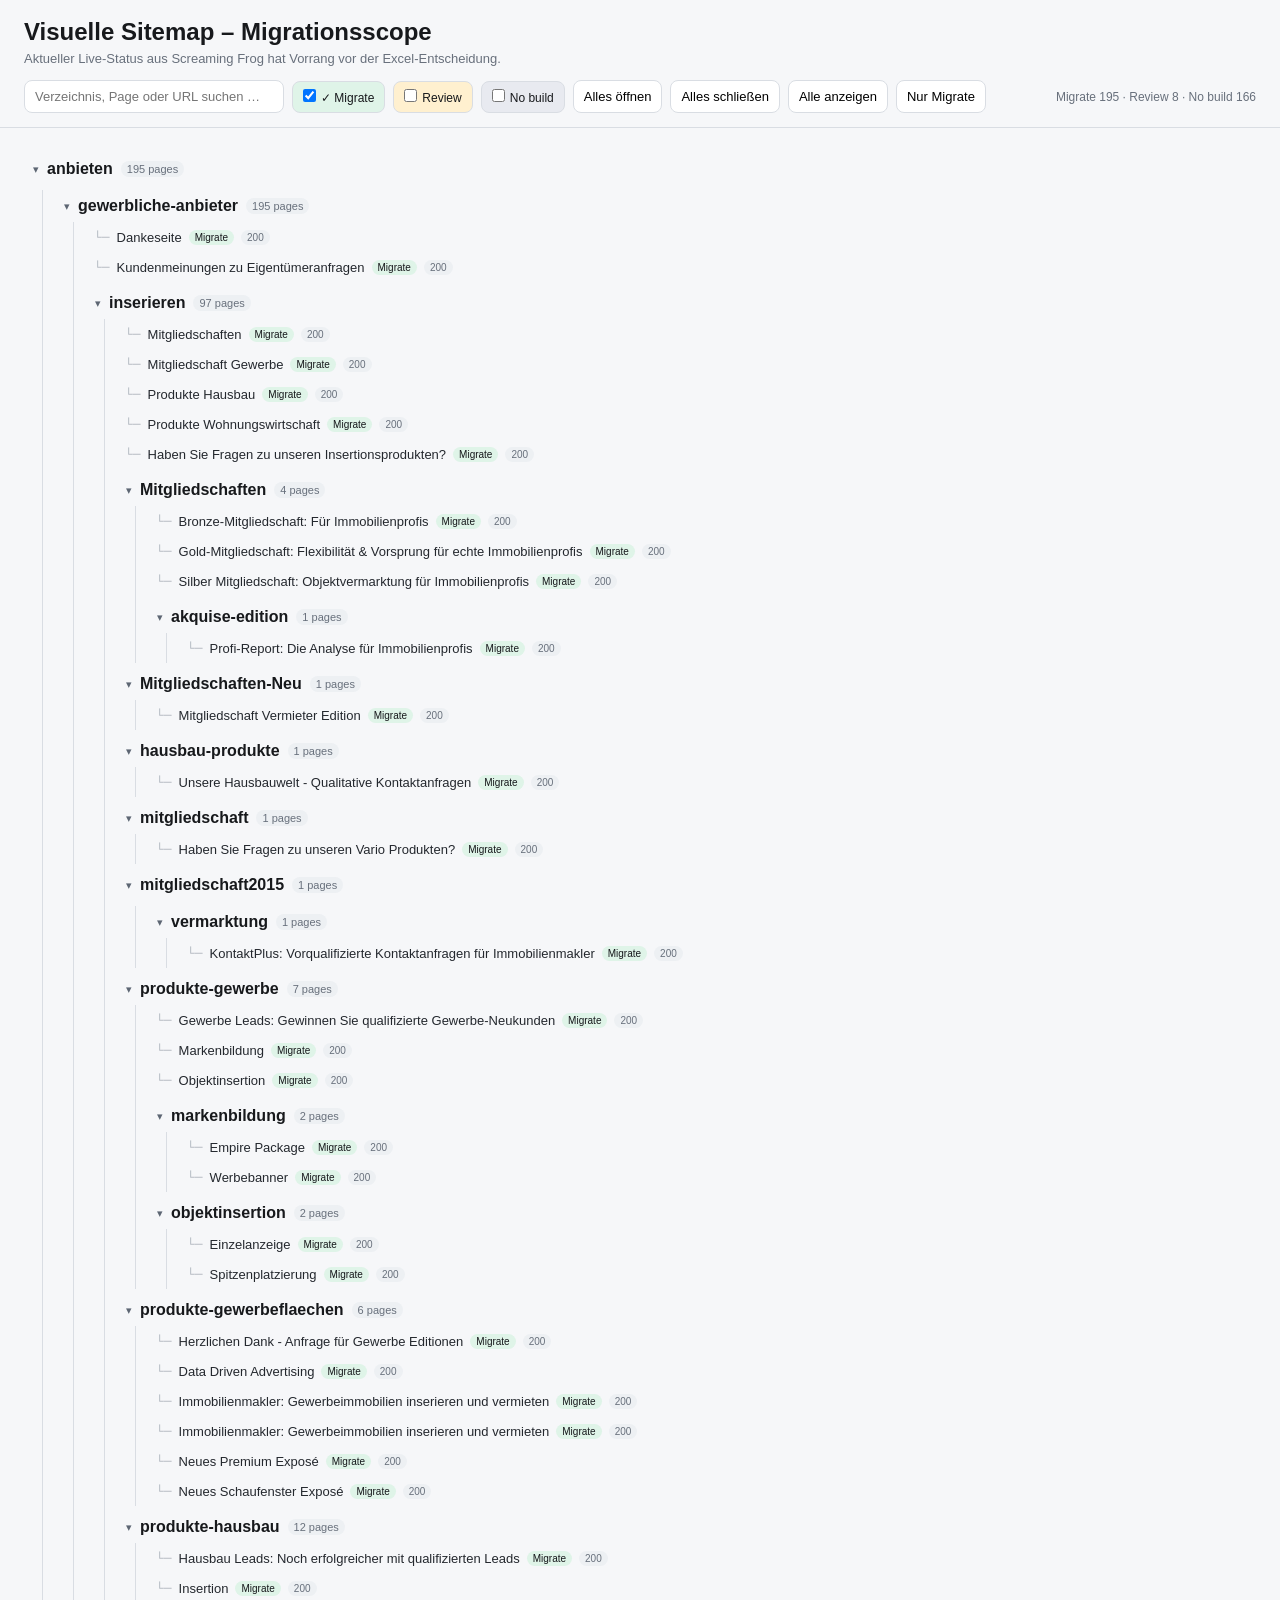
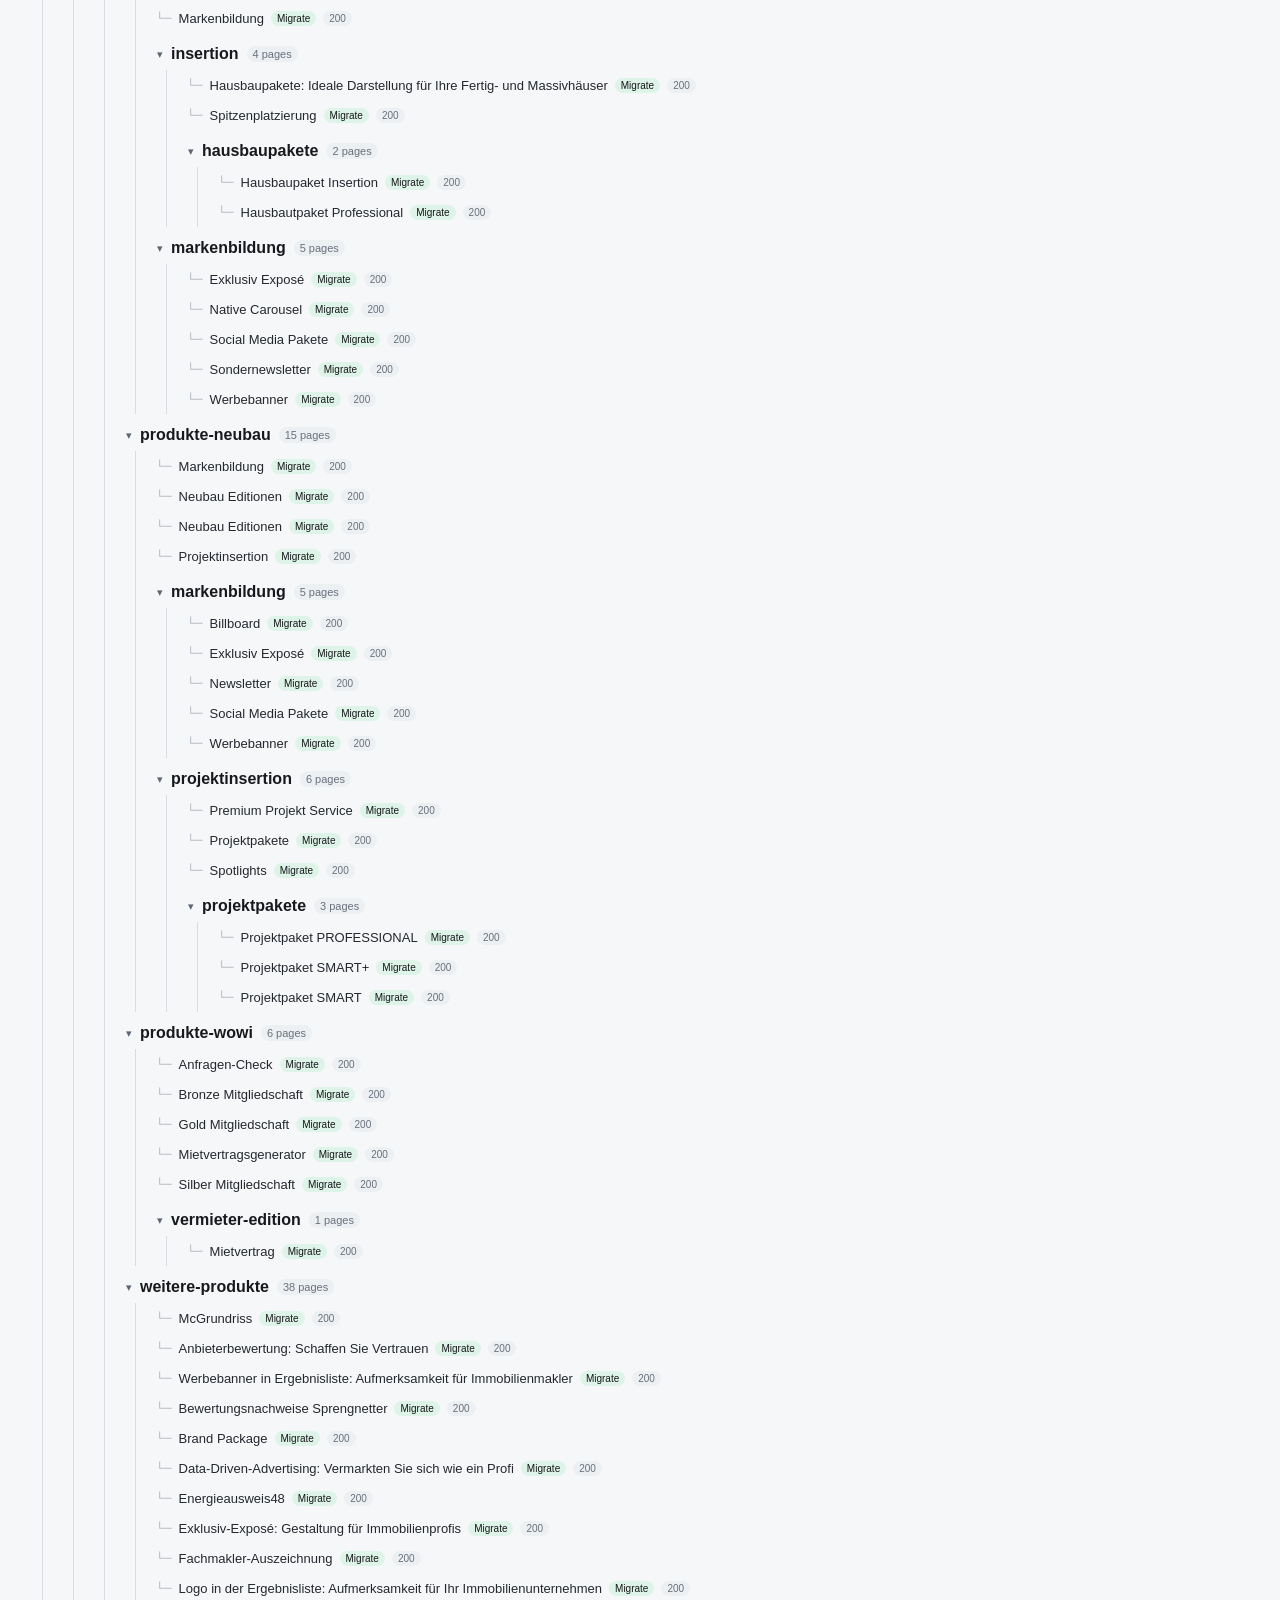
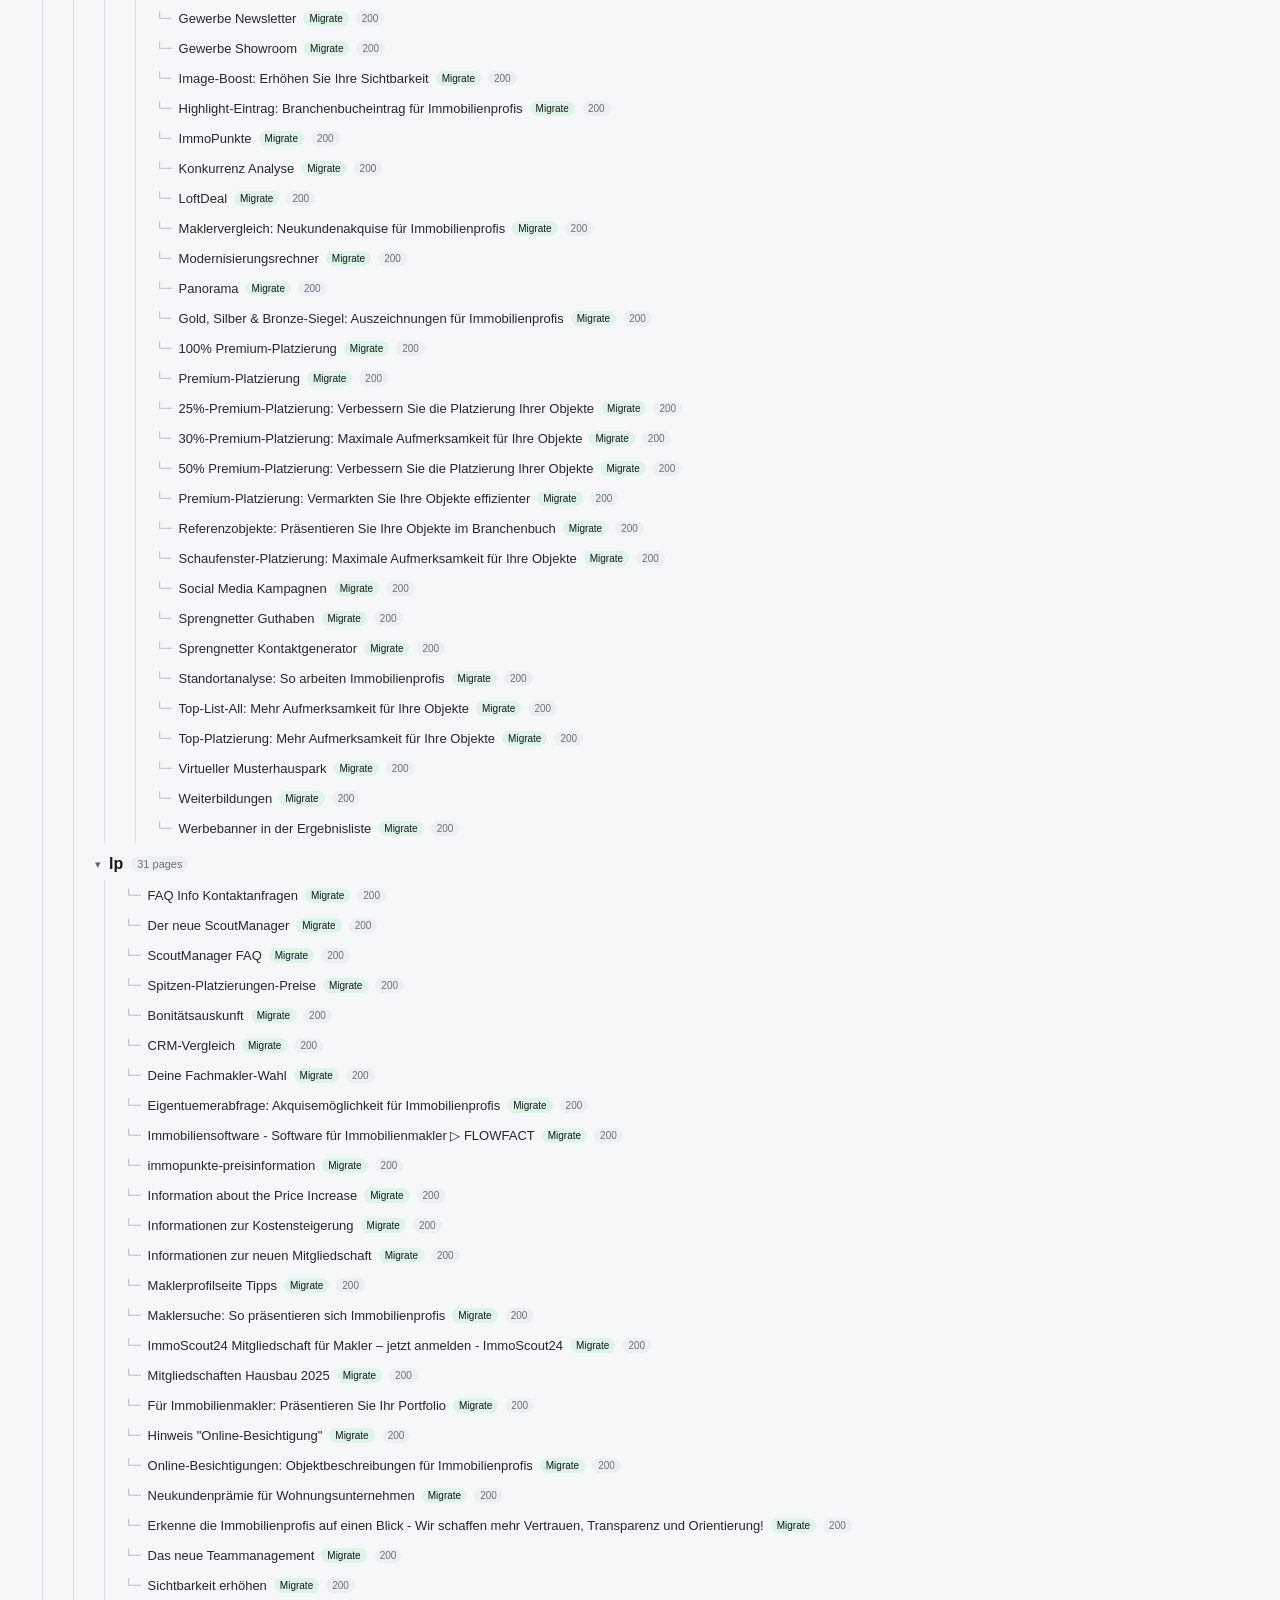
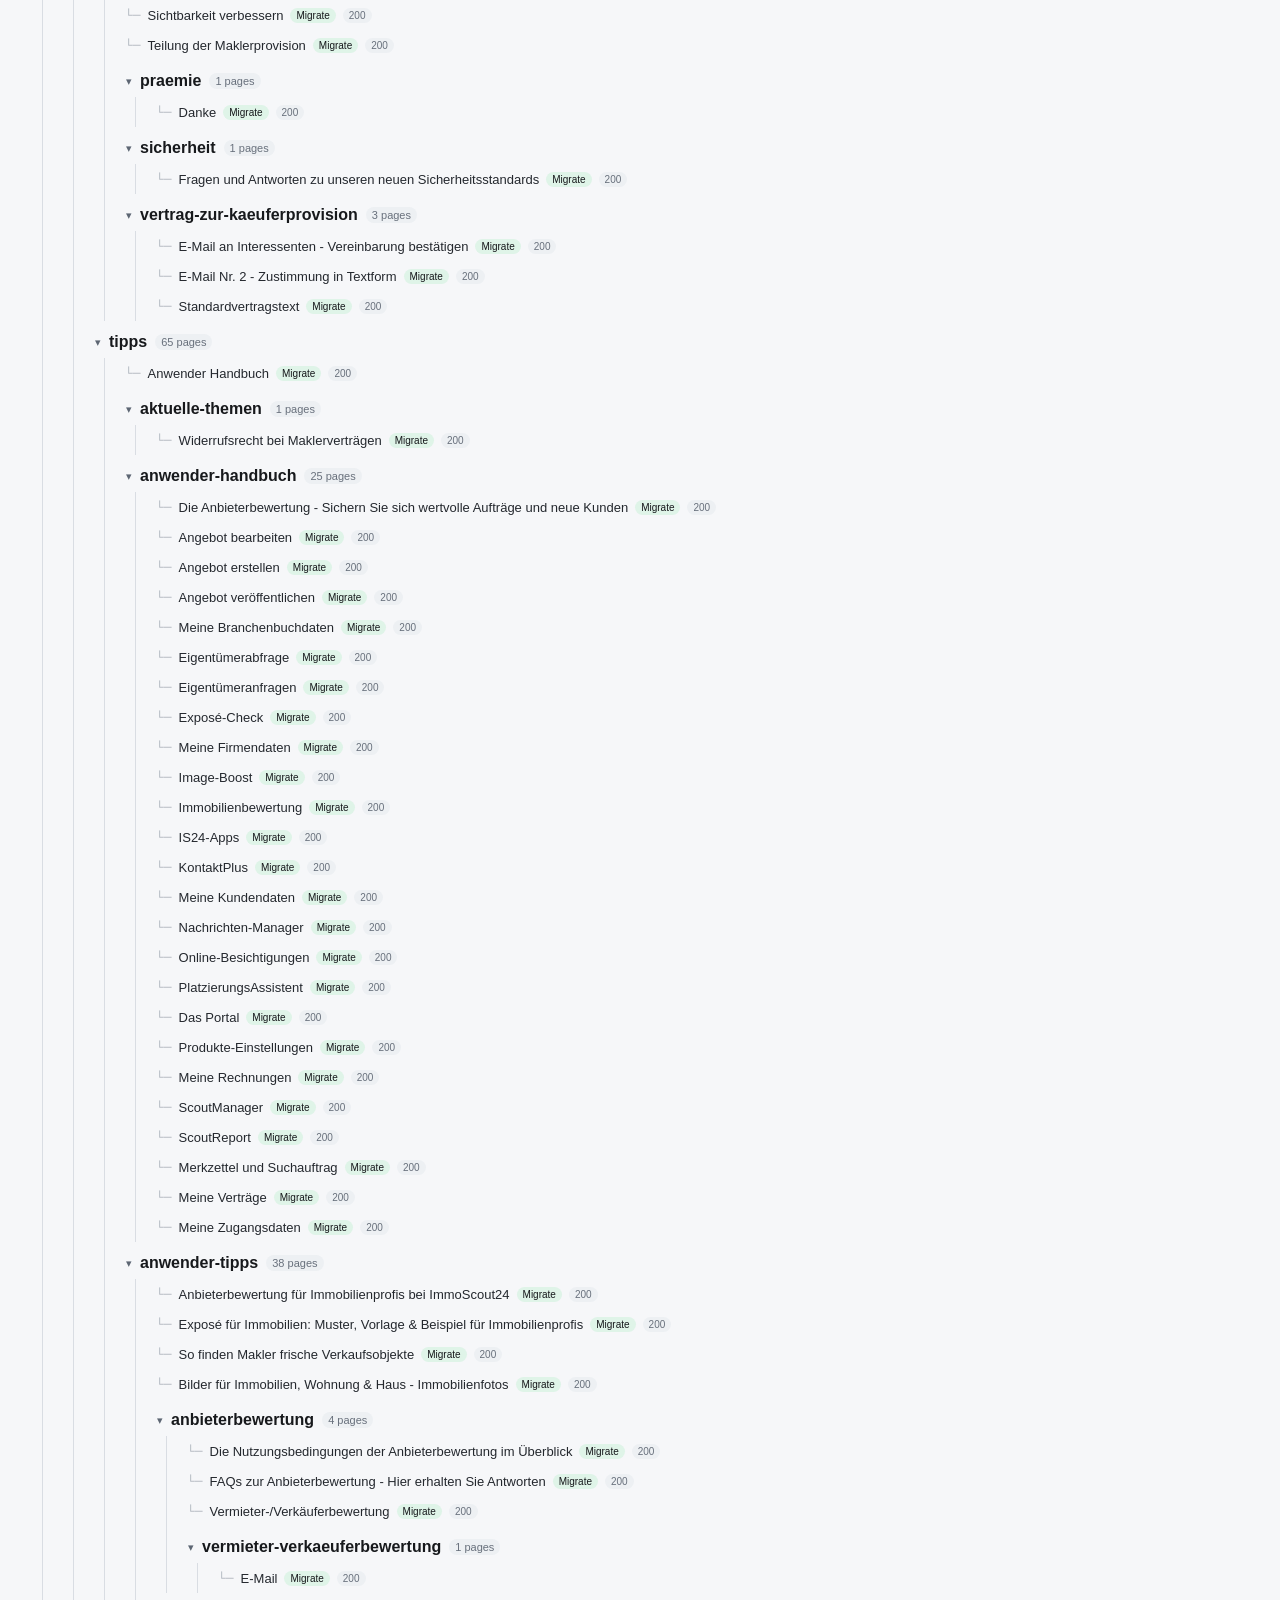
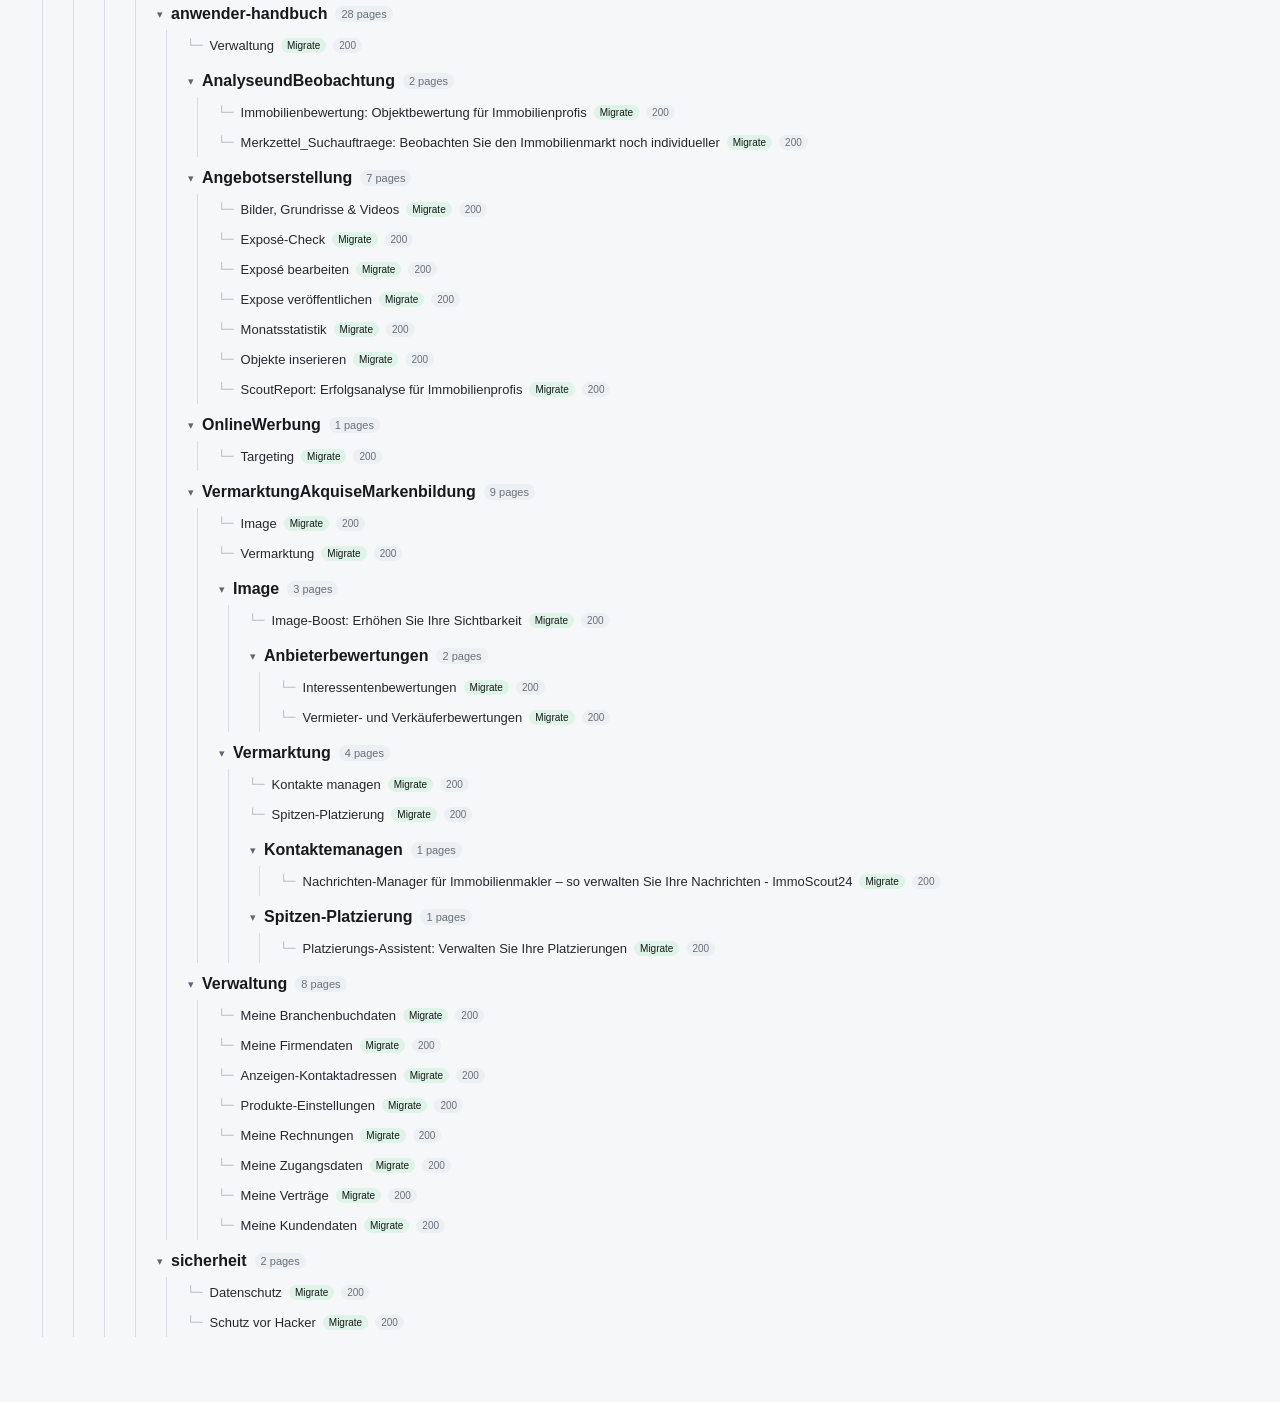
==== Contentful Migration/b2b-migration-sitemap/index.html @ 76c3638b "Publish B2B migration sitemap" ====
<!doctype html><html lang="de"><head><meta charset="utf-8"><meta name="viewport" content="width=device-width,initial-scale=1"><title>Visuelle Sitemap – Migrationsscope</title><style>
:root{--bg:#f6f7f9;--panel:#fff;--text:#17191c;--muted:#68707c;--line:#d9dde3;--migrate:#dff4e8;--review:#fff0cf;--nobuild:#e8eaf0}*{box-sizing:border-box}body{margin:0;font-family:Inter,Arial,sans-serif;background:var(--bg);color:var(--text)}header{position:sticky;top:0;z-index:10;background:rgba(246,247,249,.96);backdrop-filter:blur(8px);border-bottom:1px solid var(--line);padding:18px 24px 14px}h1{margin:0 0 5px;font-size:24px}.subtitle{color:var(--muted);font-size:13px;margin-bottom:14px}.controls{display:flex;gap:8px;flex-wrap:wrap;align-items:center}button,input{border:1px solid var(--line);background:#fff;border-radius:8px;padding:8px 10px;font-size:13px}button{cursor:pointer}input[type=text]{min-width:260px}.filter{cursor:pointer;font-size:12px;padding:7px 10px;border:1px solid var(--line);border-radius:8px;background:#fff}.filter input{margin:0 5px 0 0;padding:0}.filter.migrate{background:var(--migrate)}.filter.review{background:var(--review)}.filter.no-build{background:var(--nobuild)}.stats{margin-left:auto;font-size:12px;color:var(--muted)}main{padding:20px 24px 60px;max-width:1500px;margin:auto}.dir{margin:5px 0}.dir>summary{list-style:none;cursor:pointer;display:flex;align-items:center;gap:8px;padding:7px 9px;border-radius:8px}.dir>summary:hover{background:#eef1f4}.folder{font-size:11px;color:#5d6673}.dirname{font-weight:650}.count{font-size:11px;color:var(--muted);background:#edf0f3;padding:2px 6px;border-radius:999px}.branch{margin-left:18px;border-left:1px solid var(--line);padding-left:12px}.page{display:flex;align-items:center;gap:7px;padding:5px 8px;min-height:30px;font-size:13px}.page a{color:#24282e;text-decoration:none}.page a:hover{text-decoration:underline}.connector{color:#b1b7c0;font-family:monospace}.badge{font-size:10px;border-radius:999px;padding:2px 6px;white-space:nowrap}.badge.migrate{background:var(--migrate)}.badge.review{background:var(--review)}.badge.no-build{background:var(--nobuild)}.badge.http{background:#edf0f3;color:#68707c}.hidden{display:none!important}@media(max-width:850px){.stats{margin-left:0}input[type=text]{min-width:180px;width:100%}}</style></head><body>
<header><h1>Visuelle Sitemap – Migrationsscope</h1><div class="subtitle">Aktueller Live-Status aus Screaming Frog hat Vorrang vor der Excel-Entscheidung.</div><div class="controls"><input id="search" type="text" placeholder="Verzeichnis, Page oder URL suchen …"><label class="filter migrate"><input type="checkbox" value="Migrate" checked>✓ Migrate</label><label class="filter review"><input type="checkbox" value="Review">Review</label><label class="filter no-build"><input type="checkbox" value="No build">No build</label><button onclick="setAll(true)">Alles öffnen</button><button onclick="setAll(false)">Alles schließen</button><button onclick="showAll()">Alle anzeigen</button><button onclick="onlyMigrate()">Nur Migrate</button><span class="stats">Migrate 195 · Review 8 · No build 166</span></div></header><main><details class="dir depth-0" open><summary><span class="folder">▾</span><span class="dirname">anbieten</span><span class="count" data-count>0 pages</span></summary><div class="branch"><details class="dir depth-1" open><summary><span class="folder">▾</span><span class="dirname">gewerbliche-anbieter</span><span class="count" data-count>0 pages</span></summary><div class="branch"><div class="page" data-status="No build" title="URL: https://www.immobilienscout24.de/anbieten/gewerbliche-anbieter/alle-themen.html
Decision: Redirected
Live status: 301
Redirect target: https://www.immobilienscout24.de/anbieten/gewerbliche-anbieter.html
Title: —
H1: —"><span class="connector">└─</span><a href="https://www.immobilienscout24.de/anbieten/gewerbliche-anbieter/alle-themen.html" target="_blank" rel="noopener">Alle Themen</a><span class="badge no-build">No build</span><span class="badge http">301</span></div><div class="page" data-status="Migrate" title="URL: https://www.immobilienscout24.de/anbieten/gewerbliche-anbieter/danke-seite.html
Decision: migrate
Live status: 200
Redirect target: —
Title: Dankeseite
H1: —"><span class="connector">└─</span><a href="https://www.immobilienscout24.de/anbieten/gewerbliche-anbieter/danke-seite.html" target="_blank" rel="noopener">Dankeseite</a><span class="badge migrate">Migrate</span><span class="badge http">200</span></div><div class="page" data-status="No build" title="URL: https://www.immobilienscout24.de/anbieten/gewerbliche-anbieter/gewerbliche-anbieter.html
Decision: migrate
Live status: 301
Redirect target: https://www.immobilienscout24.de/anbieten/gewerbliche-anbieter/modernisierungsanfragen.html
Title: —
H1: —"><span class="connector">└─</span><a href="https://www.immobilienscout24.de/anbieten/gewerbliche-anbieter/gewerbliche-anbieter.html" target="_blank" rel="noopener">Gewerbliche Anbieter</a><span class="badge no-build">No build</span><span class="badge http">301</span></div><div class="page" data-status="No build" title="URL: https://www.immobilienscout24.de/anbieten/gewerbliche-anbieter/immobilienmarketing.html
Decision: delete
Live status: 301
Redirect target: https://www.immobilienscout24.de/anbieten/
Title: —
H1: —"><span class="connector">└─</span><a href="https://www.immobilienscout24.de/anbieten/gewerbliche-anbieter/immobilienmarketing.html" target="_blank" rel="noopener">Immobilienmarketing</a><span class="badge no-build">No build</span><span class="badge http">301</span></div><div class="page" data-status="Migrate" title="URL: https://www.immobilienscout24.de/anbieten/gewerbliche-anbieter/kundenmeinungen.html
Decision: migrate
Live status: 200
Redirect target: —
Title: Kundenmeinungen zu Eigentümeranfragen
H1: —"><span class="connector">└─</span><a href="https://www.immobilienscout24.de/anbieten/gewerbliche-anbieter/kundenmeinungen.html" target="_blank" rel="noopener">Kundenmeinungen zu Eigentümeranfragen</a><span class="badge migrate">Migrate</span><span class="badge http">200</span></div><div class="page" data-status="No build" title="URL: https://www.immobilienscout24.de/anbieten/gewerbliche-anbieter/lp.html
Decision: Redirected
Live status: 301
Redirect target: https://www.immobilienscout24.de/anbieten/gewerbliche-anbieter.html
Title: —
H1: —"><span class="connector">└─</span><a href="https://www.immobilienscout24.de/anbieten/gewerbliche-anbieter/lp.html" target="_blank" rel="noopener">Lp</a><span class="badge no-build">No build</span><span class="badge http">301</span></div><div class="page" data-status="No build" title="URL: https://www.immobilienscout24.de/anbieten/gewerbliche-anbieter/tipps.html
Decision: Redirected
Live status: 301
Redirect target: https://www.immobilienscout24.de/anbieten/gewerbliche-anbieter.html
Title: —
H1: —"><span class="connector">└─</span><a href="https://www.immobilienscout24.de/anbieten/gewerbliche-anbieter/tipps.html" target="_blank" rel="noopener">Tipps</a><span class="badge no-build">No build</span><span class="badge http">301</span></div><details class="dir depth-2" open><summary><span class="folder">▾</span><span class="dirname">inserieren</span><span class="count" data-count>0 pages</span></summary><div class="branch"><div class="page" data-status="No build" title="URL: https://www.immobilienscout24.de/anbieten/gewerbliche-anbieter/inserieren/Basis-Vermarktung.html
Decision: redirect
Live status: 200
Redirect target: —
Title: Die Basis-Vermarktung von ImmobilienScout24
H1: Basis-Vermarktung"><span class="connector">└─</span><a href="https://www.immobilienscout24.de/anbieten/gewerbliche-anbieter/inserieren/Basis-Vermarktung.html" target="_blank" rel="noopener">Die Basis-Vermarktung von ImmobilienScout24</a><span class="badge no-build">No build</span><span class="badge http">200</span></div><div class="page" data-status="No build" title="URL: https://www.immobilienscout24.de/anbieten/gewerbliche-anbieter/inserieren/MeineMitgliedschaft.html
Decision: redirect
Live status: 301
Redirect target: https://www.immobilienscout24.de/anbieten/gewerbliche-anbieter.html
Title: —
H1: —"><span class="connector">└─</span><a href="https://www.immobilienscout24.de/anbieten/gewerbliche-anbieter/inserieren/MeineMitgliedschaft.html" target="_blank" rel="noopener">Meinemitgliedschaft</a><span class="badge no-build">No build</span><span class="badge http">301</span></div><div class="page" data-status="No build" title="URL: https://www.immobilienscout24.de/anbieten/gewerbliche-anbieter/inserieren/Mitgliedschaften-Neu.html
Decision: redirect
Live status: 301
Redirect target: https://www.immobilienscout24.de/anbieten/gewerbliche-anbieter/lp/mitgliedschaften-2024.html
Title: —
H1: —"><span class="connector">└─</span><a href="https://www.immobilienscout24.de/anbieten/gewerbliche-anbieter/inserieren/Mitgliedschaften-Neu.html" target="_blank" rel="noopener">Mitgliedschaften Neu</a><span class="badge no-build">No build</span><span class="badge http">301</span></div><div class="page" data-status="Migrate" title="URL: https://www.immobilienscout24.de/anbieten/gewerbliche-anbieter/inserieren/Mitgliedschaften.html
Decision: migrate
Live status: 200
Redirect target: —
Title: Mitgliedschaften
H1: Ich interessiere mich für..."><span class="connector">└─</span><a href="https://www.immobilienscout24.de/anbieten/gewerbliche-anbieter/inserieren/Mitgliedschaften.html" target="_blank" rel="noopener">Mitgliedschaften</a><span class="badge migrate">Migrate</span><span class="badge http">200</span></div><div class="page" data-status="No build" title="URL: https://www.immobilienscout24.de/anbieten/gewerbliche-anbieter/inserieren/basis-anzeige.html
Decision: Redirected
Live status: 301
Redirect target: https://www.immobilienscout24.de/anbieten/gewerbliche-anbieter
Title: —
H1: —"><span class="connector">└─</span><a href="https://www.immobilienscout24.de/anbieten/gewerbliche-anbieter/inserieren/basis-anzeige.html" target="_blank" rel="noopener">Basis Anzeige</a><span class="badge no-build">No build</span><span class="badge http">301</span></div><div class="page" data-status="No build" title="URL: https://www.immobilienscout24.de/anbieten/gewerbliche-anbieter/inserieren/basis-insertion.html
Decision: redirect
Live status: 301
Redirect target: https://www.immobilienscout24.de/anbieten/gewerbliche-anbieter.html
Title: —
H1: —"><span class="connector">└─</span><a href="https://www.immobilienscout24.de/anbieten/gewerbliche-anbieter/inserieren/basis-insertion.html" target="_blank" rel="noopener">Basis Insertion</a><span class="badge no-build">No build</span><span class="badge http">301</span></div><div class="page" data-status="Migrate" title="URL: https://www.immobilienscout24.de/anbieten/gewerbliche-anbieter/inserieren/mitgliedschaft-gewerbe.html
Decision: migrate
Live status: 200
Redirect target: —
Title: Mitgliedschaft Gewerbe
H1: Die stärksten Gewerbe-Mitgliedschaften aller Zeiten."><span class="connector">└─</span><a href="https://www.immobilienscout24.de/anbieten/gewerbliche-anbieter/inserieren/mitgliedschaft-gewerbe.html" target="_blank" rel="noopener">Mitgliedschaft Gewerbe</a><span class="badge migrate">Migrate</span><span class="badge http">200</span></div><div class="page" data-status="No build" title="URL: https://www.immobilienscout24.de/anbieten/gewerbliche-anbieter/inserieren/mitgliedschaft2015_alt.html
Decision: redirect
Live status: 301
Redirect target: https://www.immobilienscout24.de/anbieten/gewerbliche-anbieter.html
Title: —
H1: —"><span class="connector">└─</span><a href="https://www.immobilienscout24.de/anbieten/gewerbliche-anbieter/inserieren/mitgliedschaft2015_alt.html" target="_blank" rel="noopener">Mitgliedschaft2015_Alt</a><span class="badge no-build">No build</span><span class="badge http">301</span></div><div class="page" data-status="No build" title="URL: https://www.immobilienscout24.de/anbieten/gewerbliche-anbieter/inserieren/produkte-gewerbe.html
Decision: Redirected
Live status: 301
Redirect target: https://www.immobilienscout24.de/anbieten/gewerbliche-anbieter/inserieren/mitgliedschaft-gewerbe.html
Title: —
H1: —"><span class="connector">└─</span><a href="https://www.immobilienscout24.de/anbieten/gewerbliche-anbieter/inserieren/produkte-gewerbe.html" target="_blank" rel="noopener">Produkte Gewerbe</a><span class="badge no-build">No build</span><span class="badge http">301</span></div><div class="page" data-status="Migrate" title="URL: https://www.immobilienscout24.de/anbieten/gewerbliche-anbieter/inserieren/produkte-hausbau.html
Decision: migrate
Live status: 200
Redirect target: —
Title: Produkte Hausbau
H1: Entdecken Sie die Produktwelt für Fertig- und Massivbauanbietende"><span class="connector">└─</span><a href="https://www.immobilienscout24.de/anbieten/gewerbliche-anbieter/inserieren/produkte-hausbau.html" target="_blank" rel="noopener">Produkte Hausbau</a><span class="badge migrate">Migrate</span><span class="badge http">200</span></div><div class="page" data-status="Migrate" title="URL: https://www.immobilienscout24.de/anbieten/gewerbliche-anbieter/inserieren/produkte-wowi.html
Decision: migrate
Live status: 200
Redirect target: —
Title: Produkte Wohnungswirtschaft
H1: Ich interessiere mich für..."><span class="connector">└─</span><a href="https://www.immobilienscout24.de/anbieten/gewerbliche-anbieter/inserieren/produkte-wowi.html" target="_blank" rel="noopener">Produkte Wohnungswirtschaft</a><span class="badge migrate">Migrate</span><span class="badge http">200</span></div><div class="page" data-status="Migrate" title="URL: https://www.immobilienscout24.de/anbieten/gewerbliche-anbieter/inserieren/rueckruf-response.html
Decision: migrate
Live status: 200
Redirect target: —
Title: Haben Sie Fragen zu unseren Insertionsprodukten?
H1: Vielen Dank!"><span class="connector">└─</span><a href="https://www.immobilienscout24.de/anbieten/gewerbliche-anbieter/inserieren/rueckruf-response.html" target="_blank" rel="noopener">Haben Sie Fragen zu unseren Insertionsprodukten?</a><span class="badge migrate">Migrate</span><span class="badge http">200</span></div><details class="dir depth-3" open><summary><span class="folder">▾</span><span class="dirname">Mitgliedschaften</span><span class="count" data-count>0 pages</span></summary><div class="branch"><div class="page" data-status="Migrate" title="URL: https://www.immobilienscout24.de/anbieten/gewerbliche-anbieter/inserieren/Mitgliedschaften/bronze.html
Decision: Migrate
Live status: 200
Redirect target: —
Title: Bronze-Mitgliedschaft: Für Immobilienprofis
H1: Ich interessiere mich für..."><span class="connector">└─</span><a href="https://www.immobilienscout24.de/anbieten/gewerbliche-anbieter/inserieren/Mitgliedschaften/bronze.html" target="_blank" rel="noopener">Bronze-Mitgliedschaft: Für Immobilienprofis</a><span class="badge migrate">Migrate</span><span class="badge http">200</span></div><div class="page" data-status="Migrate" title="URL: https://www.immobilienscout24.de/anbieten/gewerbliche-anbieter/inserieren/Mitgliedschaften/gold.html
Decision: migrate
Live status: 200
Redirect target: —
Title: Gold-Mitgliedschaft: Flexibilität &amp; Vorsprung für echte Immobilienprofis
H1: Ich interessiere mich für..."><span class="connector">└─</span><a href="https://www.immobilienscout24.de/anbieten/gewerbliche-anbieter/inserieren/Mitgliedschaften/gold.html" target="_blank" rel="noopener">Gold-Mitgliedschaft: Flexibilität &amp; Vorsprung für echte Immobilienprofis</a><span class="badge migrate">Migrate</span><span class="badge http">200</span></div><div class="page" data-status="Migrate" title="URL: https://www.immobilienscout24.de/anbieten/gewerbliche-anbieter/inserieren/Mitgliedschaften/silber.html
Decision: migrate
Live status: 200
Redirect target: —
Title: Silber Mitgliedschaft: Objektvermarktung für Immobilienprofis
H1: Ich interessiere mich für..."><span class="connector">└─</span><a href="https://www.immobilienscout24.de/anbieten/gewerbliche-anbieter/inserieren/Mitgliedschaften/silber.html" target="_blank" rel="noopener">Silber Mitgliedschaft: Objektvermarktung für Immobilienprofis</a><span class="badge migrate">Migrate</span><span class="badge http">200</span></div><details class="dir depth-4" open><summary><span class="folder">▾</span><span class="dirname">akquise-edition</span><span class="count" data-count>0 pages</span></summary><div class="branch"><div class="page" data-status="Migrate" title="URL: https://www.immobilienscout24.de/anbieten/gewerbliche-anbieter/inserieren/Mitgliedschaften/akquise-edition/Profi-Report.html
Decision: migrate
Live status: 200
Redirect target: —
Title: Profi-Report: Die Analyse für Immobilienprofis
H1: Produktbestandteil"><span class="connector">└─</span><a href="https://www.immobilienscout24.de/anbieten/gewerbliche-anbieter/inserieren/Mitgliedschaften/akquise-edition/Profi-Report.html" target="_blank" rel="noopener">Profi-Report: Die Analyse für Immobilienprofis</a><span class="badge migrate">Migrate</span><span class="badge http">200</span></div></div></details></div></details><details class="dir depth-3" open><summary><span class="folder">▾</span><span class="dirname">Mitgliedschaften-Neu</span><span class="count" data-count>0 pages</span></summary><div class="branch"><div class="page" data-status="No build" title="URL: https://www.immobilienscout24.de/anbieten/gewerbliche-anbieter/inserieren/Mitgliedschaften-Neu/akquise-edition.html
Decision: redirect
Live status: 301
Redirect target: https://www.immobilienscout24.de/anbieten/gewerbliche-anbieter/inserieren/mitgliedschaft-gewerbe.html
Title: —
H1: —"><span class="connector">└─</span><a href="https://www.immobilienscout24.de/anbieten/gewerbliche-anbieter/inserieren/Mitgliedschaften-Neu/akquise-edition.html" target="_blank" rel="noopener">Akquise Edition</a><span class="badge no-build">No build</span><span class="badge http">301</span></div><div class="page" data-status="No build" title="URL: https://www.immobilienscout24.de/anbieten/gewerbliche-anbieter/inserieren/Mitgliedschaften-Neu/basis-edition.html
Decision: redirect
Live status: 301
Redirect target: https://www.immobilienscout24.de/anbieten/gewerbliche-anbieter/inserieren/mitgliedschaft-gewerbe.html
Title: —
H1: —"><span class="connector">└─</span><a href="https://www.immobilienscout24.de/anbieten/gewerbliche-anbieter/inserieren/Mitgliedschaften-Neu/basis-edition.html" target="_blank" rel="noopener">Basis Edition</a><span class="badge no-build">No build</span><span class="badge http">301</span></div><div class="page" data-status="No build" title="URL: https://www.immobilienscout24.de/anbieten/gewerbliche-anbieter/inserieren/Mitgliedschaften-Neu/imageedition.html
Decision: redirect
Live status: 301
Redirect target: https://www.immobilienscout24.de/anbieten/gewerbliche-anbieter/inserieren/mitgliedschaft-gewerbe.html
Title: —
H1: —"><span class="connector">└─</span><a href="https://www.immobilienscout24.de/anbieten/gewerbliche-anbieter/inserieren/Mitgliedschaften-Neu/imageedition.html" target="_blank" rel="noopener">Imageedition</a><span class="badge no-build">No build</span><span class="badge http">301</span></div><div class="page" data-status="Migrate" title="URL: https://www.immobilienscout24.de/anbieten/gewerbliche-anbieter/inserieren/Mitgliedschaften-Neu/vermieter-edition.html
Decision: Migrate
Live status: 200
Redirect target: —
Title: Mitgliedschaft Vermieter Edition
H1: Effizient und Sorgenfrei vermieten – mit der Vermieter Edition"><span class="connector">└─</span><a href="https://www.immobilienscout24.de/anbieten/gewerbliche-anbieter/inserieren/Mitgliedschaften-Neu/vermieter-edition.html" target="_blank" rel="noopener">Mitgliedschaft Vermieter Edition</a><span class="badge migrate">Migrate</span><span class="badge http">200</span></div></div></details><details class="dir depth-3" open><summary><span class="folder">▾</span><span class="dirname">_sicherungen</span><span class="count" data-count>0 pages</span></summary><div class="branch"><div class="page" data-status="No build" title="URL: https://www.immobilienscout24.de/anbieten/gewerbliche-anbieter/inserieren/_sicherungen/produkte-wowi.html
Decision: redirect
Live status: 200
Redirect target: —
Title: Wohnungswirtschaft - Produkte, Definition &amp; Tarif für Immobilienprofis
H1: Produkte in der Wohnungswirtschaft"><span class="connector">└─</span><a href="https://www.immobilienscout24.de/anbieten/gewerbliche-anbieter/inserieren/_sicherungen/produkte-wowi.html" target="_blank" rel="noopener">Wohnungswirtschaft - Produkte, Definition &amp; Tarif für Immobilienprofis</a><span class="badge no-build">No build</span><span class="badge http">200</span></div></div></details><details class="dir depth-3" open><summary><span class="folder">▾</span><span class="dirname">hausbau-produkte</span><span class="count" data-count>0 pages</span></summary><div class="branch"><div class="page" data-status="Migrate" title="URL: https://www.immobilienscout24.de/anbieten/gewerbliche-anbieter/inserieren/hausbau-produkte/qualitative-kontaktanfragen.html
Decision: migrate
Live status: 200
Redirect target: —
Title: Unsere Hausbauwelt - Qualitative Kontaktanfragen
H1: Hochwertige Kontaktanfragen"><span class="connector">└─</span><a href="https://www.immobilienscout24.de/anbieten/gewerbliche-anbieter/inserieren/hausbau-produkte/qualitative-kontaktanfragen.html" target="_blank" rel="noopener">Unsere Hausbauwelt - Qualitative Kontaktanfragen</a><span class="badge migrate">Migrate</span><span class="badge http">200</span></div><div class="page" data-status="No build" title="URL: https://www.immobilienscout24.de/anbieten/gewerbliche-anbieter/inserieren/hausbau-produkte/starke-markenpraesenz.html
Decision: redirect
Live status: 200
Redirect target: —
Title: Starke Markenpräsenz
H1: Starke Marke"><span class="connector">└─</span><a href="https://www.immobilienscout24.de/anbieten/gewerbliche-anbieter/inserieren/hausbau-produkte/starke-markenpraesenz.html" target="_blank" rel="noopener">Starke Markenpräsenz</a><span class="badge no-build">No build</span><span class="badge http">200</span></div><details class="dir depth-4" open><summary><span class="folder">▾</span><span class="dirname">qualitative-kontaktanfragen</span><span class="count" data-count>0 pages</span></summary><div class="branch"><div class="page" data-status="No build" title="URL: https://www.immobilienscout24.de/anbieten/gewerbliche-anbieter/inserieren/hausbau-produkte/qualitative-kontaktanfragen/haus-des-monats.html
Decision: redirect
Live status: 200
Redirect target: —
Title: Haus des Monats
H1: —"><span class="connector">└─</span><a href="https://www.immobilienscout24.de/anbieten/gewerbliche-anbieter/inserieren/hausbau-produkte/qualitative-kontaktanfragen/haus-des-monats.html" target="_blank" rel="noopener">Haus des Monats</a><span class="badge no-build">No build</span><span class="badge http">200</span></div><div class="page" data-status="No build" title="URL: https://www.immobilienscout24.de/anbieten/gewerbliche-anbieter/inserieren/hausbau-produkte/qualitative-kontaktanfragen/hauskatalog-service.html
Decision: redirect
Live status: 200
Redirect target: —
Title: Hauskatalog-Service
H1: —"><span class="connector">└─</span><a href="https://www.immobilienscout24.de/anbieten/gewerbliche-anbieter/inserieren/hausbau-produkte/qualitative-kontaktanfragen/hauskatalog-service.html" target="_blank" rel="noopener">Hauskatalog-Service</a><span class="badge no-build">No build</span><span class="badge http">200</span></div><div class="page" data-status="No build" title="URL: https://www.immobilienscout24.de/anbieten/gewerbliche-anbieter/inserieren/hausbau-produkte/qualitative-kontaktanfragen/insertion-professional.html
Decision: redirect
Live status: 200
Redirect target: —
Title: Hausbau-Insertion Professional
H1: —"><span class="connector">└─</span><a href="https://www.immobilienscout24.de/anbieten/gewerbliche-anbieter/inserieren/hausbau-produkte/qualitative-kontaktanfragen/insertion-professional.html" target="_blank" rel="noopener">Hausbau-Insertion Professional</a><span class="badge no-build">No build</span><span class="badge http">200</span></div><div class="page" data-status="No build" title="URL: https://www.immobilienscout24.de/anbieten/gewerbliche-anbieter/inserieren/hausbau-produkte/qualitative-kontaktanfragen/insertion.html
Decision: redirect
Live status: 200
Redirect target: —
Title: Hausbau-Insertion
H1: —"><span class="connector">└─</span><a href="https://www.immobilienscout24.de/anbieten/gewerbliche-anbieter/inserieren/hausbau-produkte/qualitative-kontaktanfragen/insertion.html" target="_blank" rel="noopener">Hausbau-Insertion</a><span class="badge no-build">No build</span><span class="badge http">200</span></div><div class="page" data-status="Review" title="URL: https://www.immobilienscout24.de/anbieten/gewerbliche-anbieter/inserieren/hausbau-produkte/qualitative-kontaktanfragen/premium-platzierung.html
Decision: Decision to be taken
Live status: 200
Redirect target: —
Title: Premium-Platzierung
H1: —"><span class="connector">└─</span><a href="https://www.immobilienscout24.de/anbieten/gewerbliche-anbieter/inserieren/hausbau-produkte/qualitative-kontaktanfragen/premium-platzierung.html" target="_blank" rel="noopener">Premium-Platzierung</a><span class="badge review">Review</span><span class="badge http">200</span></div><div class="page" data-status="No build" title="URL: https://www.immobilienscout24.de/anbieten/gewerbliche-anbieter/inserieren/hausbau-produkte/qualitative-kontaktanfragen/spitzenplatzierungen.html
Decision: redirect
Live status: 200
Redirect target: —
Title: Spitzenplatzierungen
H1: —"><span class="connector">└─</span><a href="https://www.immobilienscout24.de/anbieten/gewerbliche-anbieter/inserieren/hausbau-produkte/qualitative-kontaktanfragen/spitzenplatzierungen.html" target="_blank" rel="noopener">Spitzenplatzierungen</a><span class="badge no-build">No build</span><span class="badge http">200</span></div><div class="page" data-status="No build" title="URL: https://www.immobilienscout24.de/anbieten/gewerbliche-anbieter/inserieren/hausbau-produkte/qualitative-kontaktanfragen/top-platzierung.html
Decision: redirect
Live status: 200
Redirect target: —
Title: Top-Platzierung
H1: —"><span class="connector">└─</span><a href="https://www.immobilienscout24.de/anbieten/gewerbliche-anbieter/inserieren/hausbau-produkte/qualitative-kontaktanfragen/top-platzierung.html" target="_blank" rel="noopener">Top-Platzierung</a><span class="badge no-build">No build</span><span class="badge http">200</span></div></div></details><details class="dir depth-4" open><summary><span class="folder">▾</span><span class="dirname">starke-markenpraesenz</span><span class="count" data-count>0 pages</span></summary><div class="branch"><div class="page" data-status="No build" title="URL: https://www.immobilienscout24.de/anbieten/gewerbliche-anbieter/inserieren/hausbau-produkte/starke-markenpraesenz/anbieterseite.html
Decision: redirect
Live status: 200
Redirect target: —
Title: Anbieterseite
H1: Ihre Vorteile"><span class="connector">└─</span><a href="https://www.immobilienscout24.de/anbieten/gewerbliche-anbieter/inserieren/hausbau-produkte/starke-markenpraesenz/anbieterseite.html" target="_blank" rel="noopener">Anbieterseite</a><span class="badge no-build">No build</span><span class="badge http">200</span></div><div class="page" data-status="Review" title="URL: https://www.immobilienscout24.de/anbieten/gewerbliche-anbieter/inserieren/hausbau-produkte/starke-markenpraesenz/native-banner.html
Decision: Decision to be taken
Live status: 200
Redirect target: —
Title: Unsere Hausbauwelt - Native Banner
H1: Ihre Vorteile"><span class="connector">└─</span><a href="https://www.immobilienscout24.de/anbieten/gewerbliche-anbieter/inserieren/hausbau-produkte/starke-markenpraesenz/native-banner.html" target="_blank" rel="noopener">Unsere Hausbauwelt - Native Banner</a><span class="badge review">Review</span><span class="badge http">200</span></div><div class="page" data-status="Review" title="URL: https://www.immobilienscout24.de/anbieten/gewerbliche-anbieter/inserieren/hausbau-produkte/starke-markenpraesenz/native-carousel.html
Decision: Decision to be taken
Live status: 200
Redirect target: —
Title: Native Carousel - Erreichen Sie noch unentdeckte Zielgruppen vor der Konkurrenz
H1: —"><span class="connector">└─</span><a href="https://www.immobilienscout24.de/anbieten/gewerbliche-anbieter/inserieren/hausbau-produkte/starke-markenpraesenz/native-carousel.html" target="_blank" rel="noopener">Native Carousel - Erreichen Sie noch unentdeckte Zielgruppen vor der Konkurrenz</a><span class="badge review">Review</span><span class="badge http">200</span></div></div></details></div></details><details class="dir depth-3" open><summary><span class="folder">▾</span><span class="dirname">mitgliedschaft</span><span class="count" data-count>0 pages</span></summary><div class="branch"><div class="page" data-status="Migrate" title="URL: https://www.immobilienscout24.de/anbieten/gewerbliche-anbieter/inserieren/mitgliedschaft/rueckruf-response.html
Decision: migrate
Live status: 200
Redirect target: —
Title: Haben Sie Fragen zu unseren Vario Produkten?
H1: Vielen Dank für Ihr Interesse!"><span class="connector">└─</span><a href="https://www.immobilienscout24.de/anbieten/gewerbliche-anbieter/inserieren/mitgliedschaft/rueckruf-response.html" target="_blank" rel="noopener">Haben Sie Fragen zu unseren Vario Produkten?</a><span class="badge migrate">Migrate</span><span class="badge http">200</span></div></div></details><details class="dir depth-3" open><summary><span class="folder">▾</span><span class="dirname">mitgliedschaft2015</span><span class="count" data-count>0 pages</span></summary><div class="branch"><div class="page" data-status="No build" title="URL: https://www.immobilienscout24.de/anbieten/gewerbliche-anbieter/inserieren/mitgliedschaft2015/daten-und-know-how.html
Decision: redirect
Live status: 301
Redirect target: https://www.immobilienscout24.de/anbieten/gewerbliche-anbieter/inserieren/mitgliedschaft-gewerbe.html
Title: —
H1: —"><span class="connector">└─</span><a href="https://www.immobilienscout24.de/anbieten/gewerbliche-anbieter/inserieren/mitgliedschaft2015/daten-und-know-how.html" target="_blank" rel="noopener">Daten Und Know How</a><span class="badge no-build">No build</span><span class="badge http">301</span></div><div class="page" data-status="No build" title="URL: https://www.immobilienscout24.de/anbieten/gewerbliche-anbieter/inserieren/mitgliedschaft2015/marke.html
Decision: delete
Live status: 301
Redirect target: https://www.immobilienscout24.de/anbieten/
Title: —
H1: —"><span class="connector">└─</span><a href="https://www.immobilienscout24.de/anbieten/gewerbliche-anbieter/inserieren/mitgliedschaft2015/marke.html" target="_blank" rel="noopener">Marke</a><span class="badge no-build">No build</span><span class="badge http">301</span></div><div class="page" data-status="No build" title="URL: https://www.immobilienscout24.de/anbieten/gewerbliche-anbieter/inserieren/mitgliedschaft2015/vermarktung.html
Decision: delete
Live status: 301
Redirect target: https://www.immobilienscout24.de/anbieten/
Title: —
H1: —"><span class="connector">└─</span><a href="https://www.immobilienscout24.de/anbieten/gewerbliche-anbieter/inserieren/mitgliedschaft2015/vermarktung.html" target="_blank" rel="noopener">Vermarktung</a><span class="badge no-build">No build</span><span class="badge http">301</span></div><details class="dir depth-4" open><summary><span class="folder">▾</span><span class="dirname">marke</span><span class="count" data-count>0 pages</span></summary><div class="branch"><div class="page" data-status="No build" title="URL: https://www.immobilienscout24.de/anbieten/gewerbliche-anbieter/inserieren/mitgliedschaft2015/marke/branchenbuch.html
Decision: Redirected
Live status: 301
Redirect target: https://www.immobilienscout24.de/anbieten/gewerbliche-anbieter
Title: —
H1: —"><span class="connector">└─</span><a href="https://www.immobilienscout24.de/anbieten/gewerbliche-anbieter/inserieren/mitgliedschaft2015/marke/branchenbuch.html" target="_blank" rel="noopener">Branchenbuch</a><span class="badge no-build">No build</span><span class="badge http">301</span></div><details class="dir depth-5" open><summary><span class="folder">▾</span><span class="dirname">branchenbuch</span><span class="count" data-count>0 pages</span></summary><div class="branch"><div class="page" data-status="No build" title="URL: https://www.immobilienscout24.de/anbieten/gewerbliche-anbieter/inserieren/mitgliedschaft2015/marke/branchenbuch/branchenbuch-tipps.html
Decision: redirect
Live status: 301
Redirect target: https://www.immobilienscout24.de/anbieten/gewerbliche-anbieter/inserieren/mitgliedschaft-gewerbe.html
Title: —
H1: —"><span class="connector">└─</span><a href="https://www.immobilienscout24.de/anbieten/gewerbliche-anbieter/inserieren/mitgliedschaft2015/marke/branchenbuch/branchenbuch-tipps.html" target="_blank" rel="noopener">Branchenbuch Tipps</a><span class="badge no-build">No build</span><span class="badge http">301</span></div><div class="page" data-status="No build" title="URL: https://www.immobilienscout24.de/anbieten/gewerbliche-anbieter/inserieren/mitgliedschaft2015/marke/branchenbuch/faq.html
Decision: redirect
Live status: 301
Redirect target: https://www.immobilienscout24.de/anbieten/gewerbliche-anbieter/inserieren/mitgliedschaft-gewerbe.html
Title: —
H1: —"><span class="connector">└─</span><a href="https://www.immobilienscout24.de/anbieten/gewerbliche-anbieter/inserieren/mitgliedschaft2015/marke/branchenbuch/faq.html" target="_blank" rel="noopener">Faq</a><span class="badge no-build">No build</span><span class="badge http">301</span></div></div></details></div></details><details class="dir depth-4" open><summary><span class="folder">▾</span><span class="dirname">vermarktung</span><span class="count" data-count>0 pages</span></summary><div class="branch"><div class="page" data-status="Migrate" title="URL: https://www.immobilienscout24.de/anbieten/gewerbliche-anbieter/inserieren/mitgliedschaft2015/vermarktung/kontaktplus.html
Decision: migrate
Live status: 200
Redirect target: —
Title: KontaktPlus: Vorqualifizierte Kontaktanfragen für Immobilienmakler
H1: Produktbestandteil"><span class="connector">└─</span><a href="https://www.immobilienscout24.de/anbieten/gewerbliche-anbieter/inserieren/mitgliedschaft2015/vermarktung/kontaktplus.html" target="_blank" rel="noopener">KontaktPlus: Vorqualifizierte Kontaktanfragen für Immobilienmakler</a><span class="badge migrate">Migrate</span><span class="badge http">200</span></div><div class="page" data-status="No build" title="URL: https://www.immobilienscout24.de/anbieten/gewerbliche-anbieter/inserieren/mitgliedschaft2015/vermarktung/spitzen-platzierungen.html
Decision: redirect
Live status: 301
Redirect target: https://www.immobilienscout24.de/anbieten/
Title: —
H1: —"><span class="connector">└─</span><a href="https://www.immobilienscout24.de/anbieten/gewerbliche-anbieter/inserieren/mitgliedschaft2015/vermarktung/spitzen-platzierungen.html" target="_blank" rel="noopener">Spitzen Platzierungen</a><span class="badge no-build">No build</span><span class="badge http">301</span></div></div></details></div></details><details class="dir depth-3" open><summary><span class="folder">▾</span><span class="dirname">produkte-gewerbe</span><span class="count" data-count>0 pages</span></summary><div class="branch"><div class="page" data-status="No build" title="URL: https://www.immobilienscout24.de/anbieten/gewerbliche-anbieter/inserieren/produkte-gewerbe/gewerbe-image-paket.html
Decision: redirect
Live status: 301
Redirect target: https://www.immobilienscout24.de/anbieten/
Title: —
H1: —"><span class="connector">└─</span><a href="https://www.immobilienscout24.de/anbieten/gewerbliche-anbieter/inserieren/produkte-gewerbe/gewerbe-image-paket.html" target="_blank" rel="noopener">Gewerbe Image Paket</a><span class="badge no-build">No build</span><span class="badge http">301</span></div><div class="page" data-status="Migrate" title="URL: https://www.immobilienscout24.de/anbieten/gewerbliche-anbieter/inserieren/produkte-gewerbe/gewerbe-leads.html
Decision: migrieren
Live status: 200
Redirect target: —
Title: Gewerbe Leads: Gewinnen Sie qualifizierte Gewerbe-Neukunden
H1: Produktbestandteil"><span class="connector">└─</span><a href="https://www.immobilienscout24.de/anbieten/gewerbliche-anbieter/inserieren/produkte-gewerbe/gewerbe-leads.html" target="_blank" rel="noopener">Gewerbe Leads: Gewinnen Sie qualifizierte Gewerbe-Neukunden</a><span class="badge migrate">Migrate</span><span class="badge http">200</span></div><div class="page" data-status="Migrate" title="URL: https://www.immobilienscout24.de/anbieten/gewerbliche-anbieter/inserieren/produkte-gewerbe/markenbildung.html
Decision: migrate
Live status: 200
Redirect target: —
Title: Markenbildung
H1: Markenbildung mit ImmoScout24 Gewerbe"><span class="connector">└─</span><a href="https://www.immobilienscout24.de/anbieten/gewerbliche-anbieter/inserieren/produkte-gewerbe/markenbildung.html" target="_blank" rel="noopener">Markenbildung</a><span class="badge migrate">Migrate</span><span class="badge http">200</span></div><div class="page" data-status="Migrate" title="URL: https://www.immobilienscout24.de/anbieten/gewerbliche-anbieter/inserieren/produkte-gewerbe/objektinsertion.html
Decision: migrate
Live status: 200
Redirect target: —
Title: Objektinsertion
H1: Inserieren Sie Ihre Objekte bei ImmoScout24 Gewerbe"><span class="connector">└─</span><a href="https://www.immobilienscout24.de/anbieten/gewerbliche-anbieter/inserieren/produkte-gewerbe/objektinsertion.html" target="_blank" rel="noopener">Objektinsertion</a><span class="badge migrate">Migrate</span><span class="badge http">200</span></div><details class="dir depth-4" open><summary><span class="folder">▾</span><span class="dirname">markenbildung</span><span class="count" data-count>0 pages</span></summary><div class="branch"><div class="page" data-status="Migrate" title="URL: https://www.immobilienscout24.de/anbieten/gewerbliche-anbieter/inserieren/produkte-gewerbe/markenbildung/EmpirePackage.html
Decision: migrate
Live status: 200
Redirect target: —
Title: Empire Package
H1: —"><span class="connector">└─</span><a href="https://www.immobilienscout24.de/anbieten/gewerbliche-anbieter/inserieren/produkte-gewerbe/markenbildung/EmpirePackage.html" target="_blank" rel="noopener">Empire Package</a><span class="badge migrate">Migrate</span><span class="badge http">200</span></div><div class="page" data-status="No build" title="URL: https://www.immobilienscout24.de/anbieten/gewerbliche-anbieter/inserieren/produkte-gewerbe/markenbildung/NativeCarousel.html
Decision: redirect
Live status: 200
Redirect target: —
Title: Native Carousel
H1: —"><span class="connector">└─</span><a href="https://www.immobilienscout24.de/anbieten/gewerbliche-anbieter/inserieren/produkte-gewerbe/markenbildung/NativeCarousel.html" target="_blank" rel="noopener">Native Carousel</a><span class="badge no-build">No build</span><span class="badge http">200</span></div><div class="page" data-status="No build" title="URL: https://www.immobilienscout24.de/anbieten/gewerbliche-anbieter/inserieren/produkte-gewerbe/markenbildung/exklusiv-expose.html
Decision: redirect
Live status: 200
Redirect target: —
Title: Exklusiv Exposé
H1: —"><span class="connector">└─</span><a href="https://www.immobilienscout24.de/anbieten/gewerbliche-anbieter/inserieren/produkte-gewerbe/markenbildung/exklusiv-expose.html" target="_blank" rel="noopener">Exklusiv Exposé</a><span class="badge no-build">No build</span><span class="badge http">200</span></div><div class="page" data-status="Migrate" title="URL: https://www.immobilienscout24.de/anbieten/gewerbliche-anbieter/inserieren/produkte-gewerbe/markenbildung/werbebanner.html
Decision: migrate
Live status: 200
Redirect target: —
Title: Werbebanner
H1: —"><span class="connector">└─</span><a href="https://www.immobilienscout24.de/anbieten/gewerbliche-anbieter/inserieren/produkte-gewerbe/markenbildung/werbebanner.html" target="_blank" rel="noopener">Werbebanner</a><span class="badge migrate">Migrate</span><span class="badge http">200</span></div></div></details><details class="dir depth-4" open><summary><span class="folder">▾</span><span class="dirname">objektinsertion</span><span class="count" data-count>0 pages</span></summary><div class="branch"><div class="page" data-status="Migrate" title="URL: https://www.immobilienscout24.de/anbieten/gewerbliche-anbieter/inserieren/produkte-gewerbe/objektinsertion/einzelanzeige.html
Decision: migrate
Live status: 200
Redirect target: —
Title: Einzelanzeige
H1: —"><span class="connector">└─</span><a href="https://www.immobilienscout24.de/anbieten/gewerbliche-anbieter/inserieren/produkte-gewerbe/objektinsertion/einzelanzeige.html" target="_blank" rel="noopener">Einzelanzeige</a><span class="badge migrate">Migrate</span><span class="badge http">200</span></div><div class="page" data-status="No build" title="URL: https://www.immobilienscout24.de/anbieten/gewerbliche-anbieter/inserieren/produkte-gewerbe/objektinsertion/gewerbe-showroom.html
Decision: redirect
Live status: 200
Redirect target: —
Title: Gewerbe Showroom
H1: —"><span class="connector">└─</span><a href="https://www.immobilienscout24.de/anbieten/gewerbliche-anbieter/inserieren/produkte-gewerbe/objektinsertion/gewerbe-showroom.html" target="_blank" rel="noopener">Gewerbe Showroom</a><span class="badge no-build">No build</span><span class="badge http">200</span></div><div class="page" data-status="Migrate" title="URL: https://www.immobilienscout24.de/anbieten/gewerbliche-anbieter/inserieren/produkte-gewerbe/objektinsertion/spitzenplatzierung.html
Decision: migrate
Live status: 200
Redirect target: —
Title: Spitzenplatzierung
H1: —"><span class="connector">└─</span><a href="https://www.immobilienscout24.de/anbieten/gewerbliche-anbieter/inserieren/produkte-gewerbe/objektinsertion/spitzenplatzierung.html" target="_blank" rel="noopener">Spitzenplatzierung</a><span class="badge migrate">Migrate</span><span class="badge http">200</span></div></div></details></div></details><details class="dir depth-3" open><summary><span class="folder">▾</span><span class="dirname">produkte-gewerbeflaechen</span><span class="count" data-count>0 pages</span></summary><div class="branch"><div class="page" data-status="No build" title="URL: https://www.immobilienscout24.de/anbieten/gewerbliche-anbieter/inserieren/produkte-gewerbeflaechen/basis-edition.html
Decision: redirect
Live status: 301
Redirect target: https://www.immobilienscout24.de/anbieten/gewerbliche-anbieter/inserieren/mitgliedschaft-gewerbe.html
Title: —
H1: —"><span class="connector">└─</span><a href="https://www.immobilienscout24.de/anbieten/gewerbliche-anbieter/inserieren/produkte-gewerbeflaechen/basis-edition.html" target="_blank" rel="noopener">Basis Edition</a><span class="badge no-build">No build</span><span class="badge http">301</span></div><div class="page" data-status="No build" title="URL: https://www.immobilienscout24.de/anbieten/gewerbliche-anbieter/inserieren/produkte-gewerbeflaechen/brandweek.html
Decision: delete
Live status: 301
Redirect target: https://www.immobilienscout24.de/anbieten/
Title: —
H1: —"><span class="connector">└─</span><a href="https://www.immobilienscout24.de/anbieten/gewerbliche-anbieter/inserieren/produkte-gewerbeflaechen/brandweek.html" target="_blank" rel="noopener">Brandweek</a><span class="badge no-build">No build</span><span class="badge http">301</span></div><div class="page" data-status="Migrate" title="URL: https://www.immobilienscout24.de/anbieten/gewerbliche-anbieter/inserieren/produkte-gewerbeflaechen/danke.html
Decision: migrate
Live status: 200
Redirect target: —
Title: Herzlichen Dank - Anfrage für Gewerbe Editionen
H1: —"><span class="connector">└─</span><a href="https://www.immobilienscout24.de/anbieten/gewerbliche-anbieter/inserieren/produkte-gewerbeflaechen/danke.html" target="_blank" rel="noopener">Herzlichen Dank - Anfrage für Gewerbe Editionen</a><span class="badge migrate">Migrate</span><span class="badge http">200</span></div><div class="page" data-status="Migrate" title="URL: https://www.immobilienscout24.de/anbieten/gewerbliche-anbieter/inserieren/produkte-gewerbeflaechen/data-driven-advertising.html
Decision: migrate
Live status: 200
Redirect target: —
Title: Data Driven Advertising
H1: Data Driven Advertising"><span class="connector">└─</span><a href="https://www.immobilienscout24.de/anbieten/gewerbliche-anbieter/inserieren/produkte-gewerbeflaechen/data-driven-advertising.html" target="_blank" rel="noopener">Data Driven Advertising</a><span class="badge migrate">Migrate</span><span class="badge http">200</span></div><div class="page" data-status="Migrate" title="URL: https://www.immobilienscout24.de/anbieten/gewerbliche-anbieter/inserieren/produkte-gewerbeflaechen/gewerbe-edition.html
Decision: migrate
Live status: 200
Redirect target: —
Title: Immobilienmakler: Gewerbeimmobilien inserieren und vermieten
H1: Ich interessiere mich für..."><span class="connector">└─</span><a href="https://www.immobilienscout24.de/anbieten/gewerbliche-anbieter/inserieren/produkte-gewerbeflaechen/gewerbe-edition.html" target="_blank" rel="noopener">Immobilienmakler: Gewerbeimmobilien inserieren und vermieten</a><span class="badge migrate">Migrate</span><span class="badge http">200</span></div><div class="page" data-status="Migrate" title="URL: https://www.immobilienscout24.de/anbieten/gewerbliche-anbieter/inserieren/produkte-gewerbeflaechen/gewerbe-image-edition.html
Decision: migrate
Live status: 200
Redirect target: —
Title: Immobilienmakler: Gewerbeimmobilien inserieren und vermieten
H1: Ich interessiere mich für..."><span class="connector">└─</span><a href="https://www.immobilienscout24.de/anbieten/gewerbliche-anbieter/inserieren/produkte-gewerbeflaechen/gewerbe-image-edition.html" target="_blank" rel="noopener">Immobilienmakler: Gewerbeimmobilien inserieren und vermieten</a><span class="badge migrate">Migrate</span><span class="badge http">200</span></div><div class="page" data-status="Migrate" title="URL: https://www.immobilienscout24.de/anbieten/gewerbliche-anbieter/inserieren/produkte-gewerbeflaechen/premium-expose.html
Decision: migrate
Live status: 200
Redirect target: —
Title: Neues Premium Exposé
H1: Das neue Premium-Exposé"><span class="connector">└─</span><a href="https://www.immobilienscout24.de/anbieten/gewerbliche-anbieter/inserieren/produkte-gewerbeflaechen/premium-expose.html" target="_blank" rel="noopener">Neues Premium Exposé</a><span class="badge migrate">Migrate</span><span class="badge http">200</span></div><div class="page" data-status="Migrate" title="URL: https://www.immobilienscout24.de/anbieten/gewerbliche-anbieter/inserieren/produkte-gewerbeflaechen/schaufenster-expose.html
Decision: migrate
Live status: 200
Redirect target: —
Title: Neues Schaufenster Exposé
H1: Das neue Schaufenster-Exposé"><span class="connector">└─</span><a href="https://www.immobilienscout24.de/anbieten/gewerbliche-anbieter/inserieren/produkte-gewerbeflaechen/schaufenster-expose.html" target="_blank" rel="noopener">Neues Schaufenster Exposé</a><span class="badge migrate">Migrate</span><span class="badge http">200</span></div><div class="page" data-status="No build" title="URL: https://www.immobilienscout24.de/anbieten/gewerbliche-anbieter/inserieren/produkte-gewerbeflaechen/sondernewsletter.html
Decision: delete
Live status: 301
Redirect target: https://www.immobilienscout24.de/anbieten/
Title: —
H1: —"><span class="connector">└─</span><a href="https://www.immobilienscout24.de/anbieten/gewerbliche-anbieter/inserieren/produkte-gewerbeflaechen/sondernewsletter.html" target="_blank" rel="noopener">Sondernewsletter</a><span class="badge no-build">No build</span><span class="badge http">301</span></div></div></details><details class="dir depth-3" open><summary><span class="folder">▾</span><span class="dirname">produkte-hausbau</span><span class="count" data-count>0 pages</span></summary><div class="branch"><div class="page" data-status="No build" title="URL: https://www.immobilienscout24.de/anbieten/gewerbliche-anbieter/inserieren/produkte-hausbau/hausbau-editionen.html
Decision: migrate
Live status: 404
Redirect target: —
Title: —
H1: —"><span class="connector">└─</span><a href="https://www.immobilienscout24.de/anbieten/gewerbliche-anbieter/inserieren/produkte-hausbau/hausbau-editionen.html" target="_blank" rel="noopener">Hausbau Editionen</a><span class="badge no-build">No build</span><span class="badge http">404</span></div><div class="page" data-status="Migrate" title="URL: https://www.immobilienscout24.de/anbieten/gewerbliche-anbieter/inserieren/produkte-hausbau/hausbau-leads.html
Decision: migrate
Live status: 200
Redirect target: —
Title: Hausbau Leads: Noch erfolgreicher mit qualifizierten Leads
H1: Produktbestandteil"><span class="connector">└─</span><a href="https://www.immobilienscout24.de/anbieten/gewerbliche-anbieter/inserieren/produkte-hausbau/hausbau-leads.html" target="_blank" rel="noopener">Hausbau Leads: Noch erfolgreicher mit qualifizierten Leads</a><span class="badge migrate">Migrate</span><span class="badge http">200</span></div><div class="page" data-status="Migrate" title="URL: https://www.immobilienscout24.de/anbieten/gewerbliche-anbieter/inserieren/produkte-hausbau/insertion.html
Decision: migrate
Live status: 200
Redirect target: —
Title: Insertion
H1: Inserieren Sie Ihre Fertig- und Massivhäuser bei ImmoScout24"><span class="connector">└─</span><a href="https://www.immobilienscout24.de/anbieten/gewerbliche-anbieter/inserieren/produkte-hausbau/insertion.html" target="_blank" rel="noopener">Insertion</a><span class="badge migrate">Migrate</span><span class="badge http">200</span></div><div class="page" data-status="Migrate" title="URL: https://www.immobilienscout24.de/anbieten/gewerbliche-anbieter/inserieren/produkte-hausbau/markenbildung.html
Decision: migrate
Live status: 200
Redirect target: —
Title: Markenbildung
H1: Markenbildung mit ImmoScout24"><span class="connector">└─</span><a href="https://www.immobilienscout24.de/anbieten/gewerbliche-anbieter/inserieren/produkte-hausbau/markenbildung.html" target="_blank" rel="noopener">Markenbildung</a><span class="badge migrate">Migrate</span><span class="badge http">200</span></div><details class="dir depth-4" open><summary><span class="folder">▾</span><span class="dirname">hausbau-editionen</span><span class="count" data-count>0 pages</span></summary><div class="branch"><div class="page" data-status="No build" title="URL: https://www.immobilienscout24.de/anbieten/gewerbliche-anbieter/inserieren/produkte-hausbau/hausbau-editionen/hausbau-edition.html
Decision: migrate
Live status: 404
Redirect target: —
Title: —
H1: —"><span class="connector">└─</span><a href="https://www.immobilienscout24.de/anbieten/gewerbliche-anbieter/inserieren/produkte-hausbau/hausbau-editionen/hausbau-edition.html" target="_blank" rel="noopener">Hausbau Edition</a><span class="badge no-build">No build</span><span class="badge http">404</span></div><div class="page" data-status="No build" title="URL: https://www.immobilienscout24.de/anbieten/gewerbliche-anbieter/inserieren/produkte-hausbau/hausbau-editionen/image-edition.html
Decision: migrate
Live status: 404
Redirect target: —
Title: —
H1: —"><span class="connector">└─</span><a href="https://www.immobilienscout24.de/anbieten/gewerbliche-anbieter/inserieren/produkte-hausbau/hausbau-editionen/image-edition.html" target="_blank" rel="noopener">Image Edition</a><span class="badge no-build">No build</span><span class="badge http">404</span></div></div></details><details class="dir depth-4" open><summary><span class="folder">▾</span><span class="dirname">insertion</span><span class="count" data-count>0 pages</span></summary><div class="branch"><div class="page" data-status="Migrate" title="URL: https://www.immobilienscout24.de/anbieten/gewerbliche-anbieter/inserieren/produkte-hausbau/insertion/hausbaupakete.html
Decision: migrate
Live status: 200
Redirect target: —
Title: Hausbaupakete: Ideale Darstellung für Ihre Fertig- und Massivhäuser
H1: —"><span class="connector">└─</span><a href="https://www.immobilienscout24.de/anbieten/gewerbliche-anbieter/inserieren/produkte-hausbau/insertion/hausbaupakete.html" target="_blank" rel="noopener">Hausbaupakete: Ideale Darstellung für Ihre Fertig- und Massivhäuser</a><span class="badge migrate">Migrate</span><span class="badge http">200</span></div><div class="page" data-status="Migrate" title="URL: https://www.immobilienscout24.de/anbieten/gewerbliche-anbieter/inserieren/produkte-hausbau/insertion/spitzenplatzierung.html
Decision: migrate
Live status: 200
Redirect target: —
Title: Spitzenplatzierung
H1: —"><span class="connector">└─</span><a href="https://www.immobilienscout24.de/anbieten/gewerbliche-anbieter/inserieren/produkte-hausbau/insertion/spitzenplatzierung.html" target="_blank" rel="noopener">Spitzenplatzierung</a><span class="badge migrate">Migrate</span><span class="badge http">200</span></div><details class="dir depth-5" open><summary><span class="folder">▾</span><span class="dirname">hausbaupakete</span><span class="count" data-count>0 pages</span></summary><div class="branch"><div class="page" data-status="Migrate" title="URL: https://www.immobilienscout24.de/anbieten/gewerbliche-anbieter/inserieren/produkte-hausbau/insertion/hausbaupakete/insertion.html
Decision: migrate
Live status: 200
Redirect target: —
Title: Hausbaupaket Insertion
H1: —"><span class="connector">└─</span><a href="https://www.immobilienscout24.de/anbieten/gewerbliche-anbieter/inserieren/produkte-hausbau/insertion/hausbaupakete/insertion.html" target="_blank" rel="noopener">Hausbaupaket Insertion</a><span class="badge migrate">Migrate</span><span class="badge http">200</span></div><div class="page" data-status="Migrate" title="URL: https://www.immobilienscout24.de/anbieten/gewerbliche-anbieter/inserieren/produkte-hausbau/insertion/hausbaupakete/professional.html
Decision: migrate
Live status: 200
Redirect target: —
Title: Hausbautpaket Professional
H1: —"><span class="connector">└─</span><a href="https://www.immobilienscout24.de/anbieten/gewerbliche-anbieter/inserieren/produkte-hausbau/insertion/hausbaupakete/professional.html" target="_blank" rel="noopener">Hausbautpaket Professional</a><span class="badge migrate">Migrate</span><span class="badge http">200</span></div></div></details></div></details><details class="dir depth-4" open><summary><span class="folder">▾</span><span class="dirname">markenbildung</span><span class="count" data-count>0 pages</span></summary><div class="branch"><div class="page" data-status="Migrate" title="URL: https://www.immobilienscout24.de/anbieten/gewerbliche-anbieter/inserieren/produkte-hausbau/markenbildung/exklusiv-expose.html
Decision: migrate
Live status: 200
Redirect target: —
Title: Exklusiv Exposé
H1: —"><span class="connector">└─</span><a href="https://www.immobilienscout24.de/anbieten/gewerbliche-anbieter/inserieren/produkte-hausbau/markenbildung/exklusiv-expose.html" target="_blank" rel="noopener">Exklusiv Exposé</a><span class="badge migrate">Migrate</span><span class="badge http">200</span></div><div class="page" data-status="Migrate" title="URL: https://www.immobilienscout24.de/anbieten/gewerbliche-anbieter/inserieren/produkte-hausbau/markenbildung/native-carousel.html
Decision: migrate
Live status: 200
Redirect target: —
Title: Native Carousel
H1: —"><span class="connector">└─</span><a href="https://www.immobilienscout24.de/anbieten/gewerbliche-anbieter/inserieren/produkte-hausbau/markenbildung/native-carousel.html" target="_blank" rel="noopener">Native Carousel</a><span class="badge migrate">Migrate</span><span class="badge http">200</span></div><div class="page" data-status="Migrate" title="URL: https://www.immobilienscout24.de/anbieten/gewerbliche-anbieter/inserieren/produkte-hausbau/markenbildung/social-media-pakete.html
Decision: migrate
Live status: 200
Redirect target: —
Title: Social Media Pakete
H1: —"><span class="connector">└─</span><a href="https://www.immobilienscout24.de/anbieten/gewerbliche-anbieter/inserieren/produkte-hausbau/markenbildung/social-media-pakete.html" target="_blank" rel="noopener">Social Media Pakete</a><span class="badge migrate">Migrate</span><span class="badge http">200</span></div><div class="page" data-status="Migrate" title="URL: https://www.immobilienscout24.de/anbieten/gewerbliche-anbieter/inserieren/produkte-hausbau/markenbildung/sondernewsletter.html
Decision: migrate
Live status: 200
Redirect target: —
Title: Sondernewsletter
H1: —"><span class="connector">└─</span><a href="https://www.immobilienscout24.de/anbieten/gewerbliche-anbieter/inserieren/produkte-hausbau/markenbildung/sondernewsletter.html" target="_blank" rel="noopener">Sondernewsletter</a><span class="badge migrate">Migrate</span><span class="badge http">200</span></div><div class="page" data-status="Migrate" title="URL: https://www.immobilienscout24.de/anbieten/gewerbliche-anbieter/inserieren/produkte-hausbau/markenbildung/werbebanner.html
Decision: migrate
Live status: 200
Redirect target: —
Title: Werbebanner
H1: —"><span class="connector">└─</span><a href="https://www.immobilienscout24.de/anbieten/gewerbliche-anbieter/inserieren/produkte-hausbau/markenbildung/werbebanner.html" target="_blank" rel="noopener">Werbebanner</a><span class="badge migrate">Migrate</span><span class="badge http">200</span></div></div></details></div></details><details class="dir depth-3" open><summary><span class="folder">▾</span><span class="dirname">produkte-neubau</span><span class="count" data-count>0 pages</span></summary><div class="branch"><div class="page" data-status="Migrate" title="URL: https://www.immobilienscout24.de/anbieten/gewerbliche-anbieter/inserieren/produkte-neubau/markenbildung.html
Decision: migrate
Live status: 200
Redirect target: —
Title: Markenbildung
H1: Markenbildung mit ImmoScout24"><span class="connector">└─</span><a href="https://www.immobilienscout24.de/anbieten/gewerbliche-anbieter/inserieren/produkte-neubau/markenbildung.html" target="_blank" rel="noopener">Markenbildung</a><span class="badge migrate">Migrate</span><span class="badge http">200</span></div><div class="page" data-status="Migrate" title="URL: https://www.immobilienscout24.de/anbieten/gewerbliche-anbieter/inserieren/produkte-neubau/neubau-editionen.html
Decision: migrate
Live status: 200
Redirect target: —
Title: Neubau Editionen
H1: Die stärksten Mitgliedschaften aller Zeiten."><span class="connector">└─</span><a href="https://www.immobilienscout24.de/anbieten/gewerbliche-anbieter/inserieren/produkte-neubau/neubau-editionen.html" target="_blank" rel="noopener">Neubau Editionen</a><span class="badge migrate">Migrate</span><span class="badge http">200</span></div><div class="page" data-status="Migrate" title="URL: https://www.immobilienscout24.de/anbieten/gewerbliche-anbieter/inserieren/produkte-neubau/neubau-mitgliedschaften.html
Decision: migrate
Live status: 200
Redirect target: —
Title: Neubau Editionen
H1: Ich interessiere mich für..."><span class="connector">└─</span><a href="https://www.immobilienscout24.de/anbieten/gewerbliche-anbieter/inserieren/produkte-neubau/neubau-mitgliedschaften.html" target="_blank" rel="noopener">Neubau Editionen</a><span class="badge migrate">Migrate</span><span class="badge http">200</span></div><div class="page" data-status="Migrate" title="URL: https://www.immobilienscout24.de/anbieten/gewerbliche-anbieter/inserieren/produkte-neubau/projektinsertion.html
Decision: Migrate
Live status: 200
Redirect target: —
Title: Projektinsertion
H1: Inserieren Sie Ihre Projekte bei ImmoScout24"><span class="connector">└─</span><a href="https://www.immobilienscout24.de/anbieten/gewerbliche-anbieter/inserieren/produkte-neubau/projektinsertion.html" target="_blank" rel="noopener">Projektinsertion</a><span class="badge migrate">Migrate</span><span class="badge http">200</span></div><details class="dir depth-4" open><summary><span class="folder">▾</span><span class="dirname">markenbildung</span><span class="count" data-count>0 pages</span></summary><div class="branch"><div class="page" data-status="Migrate" title="URL: https://www.immobilienscout24.de/anbieten/gewerbliche-anbieter/inserieren/produkte-neubau/markenbildung/billboard.html
Decision: migrate
Live status: 200
Redirect target: —
Title: Billboard
H1: —"><span class="connector">└─</span><a href="https://www.immobilienscout24.de/anbieten/gewerbliche-anbieter/inserieren/produkte-neubau/markenbildung/billboard.html" target="_blank" rel="noopener">Billboard</a><span class="badge migrate">Migrate</span><span class="badge http">200</span></div><div class="page" data-status="Migrate" title="URL: https://www.immobilienscout24.de/anbieten/gewerbliche-anbieter/inserieren/produkte-neubau/markenbildung/exklusiv-expose.html
Decision: migrate
Live status: 200
Redirect target: —
Title: Exklusiv Exposé
H1: —"><span class="connector">└─</span><a href="https://www.immobilienscout24.de/anbieten/gewerbliche-anbieter/inserieren/produkte-neubau/markenbildung/exklusiv-expose.html" target="_blank" rel="noopener">Exklusiv Exposé</a><span class="badge migrate">Migrate</span><span class="badge http">200</span></div><div class="page" data-status="Migrate" title="URL: https://www.immobilienscout24.de/anbieten/gewerbliche-anbieter/inserieren/produkte-neubau/markenbildung/newsletter.html
Decision: migrate
Live status: 200
Redirect target: —
Title: Newsletter
H1: —"><span class="connector">└─</span><a href="https://www.immobilienscout24.de/anbieten/gewerbliche-anbieter/inserieren/produkte-neubau/markenbildung/newsletter.html" target="_blank" rel="noopener">Newsletter</a><span class="badge migrate">Migrate</span><span class="badge http">200</span></div><div class="page" data-status="Migrate" title="URL: https://www.immobilienscout24.de/anbieten/gewerbliche-anbieter/inserieren/produkte-neubau/markenbildung/social-media-pakete.html
Decision: migrate
Live status: 200
Redirect target: —
Title: Social Media Pakete
H1: —"><span class="connector">└─</span><a href="https://www.immobilienscout24.de/anbieten/gewerbliche-anbieter/inserieren/produkte-neubau/markenbildung/social-media-pakete.html" target="_blank" rel="noopener">Social Media Pakete</a><span class="badge migrate">Migrate</span><span class="badge http">200</span></div><div class="page" data-status="Migrate" title="URL: https://www.immobilienscout24.de/anbieten/gewerbliche-anbieter/inserieren/produkte-neubau/markenbildung/werbebanner.html
Decision: migrate
Live status: 200
Redirect target: —
Title: Werbebanner
H1: —"><span class="connector">└─</span><a href="https://www.immobilienscout24.de/anbieten/gewerbliche-anbieter/inserieren/produkte-neubau/markenbildung/werbebanner.html" target="_blank" rel="noopener">Werbebanner</a><span class="badge migrate">Migrate</span><span class="badge http">200</span></div></div></details><details class="dir depth-4" open><summary><span class="folder">▾</span><span class="dirname">projektinsertion</span><span class="count" data-count>0 pages</span></summary><div class="branch"><div class="page" data-status="Migrate" title="URL: https://www.immobilienscout24.de/anbieten/gewerbliche-anbieter/inserieren/produkte-neubau/projektinsertion/premium-projekt-service.html
Decision: migrate
Live status: 200
Redirect target: —
Title: Premium Projekt Service
H1: —"><span class="connector">└─</span><a href="https://www.immobilienscout24.de/anbieten/gewerbliche-anbieter/inserieren/produkte-neubau/projektinsertion/premium-projekt-service.html" target="_blank" rel="noopener">Premium Projekt Service</a><span class="badge migrate">Migrate</span><span class="badge http">200</span></div><div class="page" data-status="Migrate" title="URL: https://www.immobilienscout24.de/anbieten/gewerbliche-anbieter/inserieren/produkte-neubau/projektinsertion/projektpakete.html
Decision: Migrate
Live status: 200
Redirect target: —
Title: Projektpakete
H1: —"><span class="connector">└─</span><a href="https://www.immobilienscout24.de/anbieten/gewerbliche-anbieter/inserieren/produkte-neubau/projektinsertion/projektpakete.html" target="_blank" rel="noopener">Projektpakete</a><span class="badge migrate">Migrate</span><span class="badge http">200</span></div><div class="page" data-status="Migrate" title="URL: https://www.immobilienscout24.de/anbieten/gewerbliche-anbieter/inserieren/produkte-neubau/projektinsertion/spotlights.html
Decision: migrate
Live status: 200
Redirect target: —
Title: Spotlights
H1: —"><span class="connector">└─</span><a href="https://www.immobilienscout24.de/anbieten/gewerbliche-anbieter/inserieren/produkte-neubau/projektinsertion/spotlights.html" target="_blank" rel="noopener">Spotlights</a><span class="badge migrate">Migrate</span><span class="badge http">200</span></div><details class="dir depth-5" open><summary><span class="folder">▾</span><span class="dirname">projektpakete</span><span class="count" data-count>0 pages</span></summary><div class="branch"><div class="page" data-status="Migrate" title="URL: https://www.immobilienscout24.de/anbieten/gewerbliche-anbieter/inserieren/produkte-neubau/projektinsertion/projektpakete/professional.html
Decision: migrate
Live status: 200
Redirect target: —
Title: Projektpaket PROFESSIONAL
H1: —"><span class="connector">└─</span><a href="https://www.immobilienscout24.de/anbieten/gewerbliche-anbieter/inserieren/produkte-neubau/projektinsertion/projektpakete/professional.html" target="_blank" rel="noopener">Projektpaket PROFESSIONAL</a><span class="badge migrate">Migrate</span><span class="badge http">200</span></div><div class="page" data-status="Migrate" title="URL: https://www.immobilienscout24.de/anbieten/gewerbliche-anbieter/inserieren/produkte-neubau/projektinsertion/projektpakete/smart-plus.html
Decision: migrate
Live status: 200
Redirect target: —
Title: Projektpaket SMART+
H1: —"><span class="connector">└─</span><a href="https://www.immobilienscout24.de/anbieten/gewerbliche-anbieter/inserieren/produkte-neubau/projektinsertion/projektpakete/smart-plus.html" target="_blank" rel="noopener">Projektpaket SMART+</a><span class="badge migrate">Migrate</span><span class="badge http">200</span></div><div class="page" data-status="Migrate" title="URL: https://www.immobilienscout24.de/anbieten/gewerbliche-anbieter/inserieren/produkte-neubau/projektinsertion/projektpakete/smart.html
Decision: migrate
Live status: 200
Redirect target: —
Title: Projektpaket SMART
H1: —"><span class="connector">└─</span><a href="https://www.immobilienscout24.de/anbieten/gewerbliche-anbieter/inserieren/produkte-neubau/projektinsertion/projektpakete/smart.html" target="_blank" rel="noopener">Projektpaket SMART</a><span class="badge migrate">Migrate</span><span class="badge http">200</span></div></div></details></div></details></div></details><details class="dir depth-3" open><summary><span class="folder">▾</span><span class="dirname">produkte-wowi</span><span class="count" data-count>0 pages</span></summary><div class="branch"><div class="page" data-status="No build" title="URL: https://www.immobilienscout24.de/anbieten/gewerbliche-anbieter/inserieren/produkte-wowi/anfragen-check.html
Decision: redirect
Live status: 301
Redirect target: https://www.immobilienscout24.de/anbieten/gewerbliche-anbieter/lp/mitgliedschaften-2024.html
Title: —
H1: —"><span class="connector">└─</span><a href="https://www.immobilienscout24.de/anbieten/gewerbliche-anbieter/inserieren/produkte-wowi/anfragen-check.html" target="_blank" rel="noopener">Anfragen Check</a><span class="badge no-build">No build</span><span class="badge http">301</span></div><div class="page" data-status="Migrate" title="URL: https://www.immobilienscout24.de/anbieten/gewerbliche-anbieter/inserieren/produkte-wowi/anfragen-check0.html
Decision: Migrate
Live status: 200
Redirect target: —
Title: Anfragen-Check
H1: —"><span class="connector">└─</span><a href="https://www.immobilienscout24.de/anbieten/gewerbliche-anbieter/inserieren/produkte-wowi/anfragen-check0.html" target="_blank" rel="noopener">Anfragen-Check</a><span class="badge migrate">Migrate</span><span class="badge http">200</span></div><div class="page" data-status="Migrate" title="URL: https://www.immobilienscout24.de/anbieten/gewerbliche-anbieter/inserieren/produkte-wowi/bronze.html
Decision: migrate
Live status: 200
Redirect target: —
Title: Bronze Mitgliedschaft
H1: Ich interessiere mich für..."><span class="connector">└─</span><a href="https://www.immobilienscout24.de/anbieten/gewerbliche-anbieter/inserieren/produkte-wowi/bronze.html" target="_blank" rel="noopener">Bronze Mitgliedschaft</a><span class="badge migrate">Migrate</span><span class="badge http">200</span></div><div class="page" data-status="Migrate" title="URL: https://www.immobilienscout24.de/anbieten/gewerbliche-anbieter/inserieren/produkte-wowi/gold.html
Decision: migrate
Live status: 200
Redirect target: —
Title: Gold Mitgliedschaft
H1: Ich interessiere mich für..."><span class="connector">└─</span><a href="https://www.immobilienscout24.de/anbieten/gewerbliche-anbieter/inserieren/produkte-wowi/gold.html" target="_blank" rel="noopener">Gold Mitgliedschaft</a><span class="badge migrate">Migrate</span><span class="badge http">200</span></div><div class="page" data-status="No build" title="URL: https://www.immobilienscout24.de/anbieten/gewerbliche-anbieter/inserieren/produkte-wowi/imageedition.html
Decision: redirect
Live status: 301
Redirect target: https://www.immobilienscout24.de/anbieten/gewerbliche-anbieter/lp/mitgliedschaften-2024.html
Title: —
H1: —"><span class="connector">└─</span><a href="https://www.immobilienscout24.de/anbieten/gewerbliche-anbieter/inserieren/produkte-wowi/imageedition.html" target="_blank" rel="noopener">Imageedition</a><span class="badge no-build">No build</span><span class="badge http">301</span></div><div class="page" data-status="No build" title="URL: https://www.immobilienscout24.de/anbieten/gewerbliche-anbieter/inserieren/produkte-wowi/kontakt-ms-wowi.html
Decision: redirect
Live status: 301
Redirect target: https://www.immobilienscout24.de/anbieten/gewerbliche-anbieter/lp/mitgliedschaften-2024.html
Title: —
H1: —"><span class="connector">└─</span><a href="https://www.immobilienscout24.de/anbieten/gewerbliche-anbieter/inserieren/produkte-wowi/kontakt-ms-wowi.html" target="_blank" rel="noopener">Kontakt Ms Wowi</a><span class="badge no-build">No build</span><span class="badge http">301</span></div><div class="page" data-status="Migrate" title="URL: https://www.immobilienscout24.de/anbieten/gewerbliche-anbieter/inserieren/produkte-wowi/mietvertrag.html
Decision: Migrate
Live status: 200
Redirect target: —
Title: Mietvertragsgenerator
H1: Erstellen Sie kostenlos Ihren rechtssicheren Mietvertrag"><span class="connector">└─</span><a href="https://www.immobilienscout24.de/anbieten/gewerbliche-anbieter/inserieren/produkte-wowi/mietvertrag.html" target="_blank" rel="noopener">Mietvertragsgenerator</a><span class="badge migrate">Migrate</span><span class="badge http">200</span></div><div class="page" data-status="No build" title="URL: https://www.immobilienscout24.de/anbieten/gewerbliche-anbieter/inserieren/produkte-wowi/neukunden-angebot_social-media.html
Decision: kann weg
Live status: 301
Redirect target: https://www.immobilienscout24.de/anbieten/
Title: —
H1: —"><span class="connector">└─</span><a href="https://www.immobilienscout24.de/anbieten/gewerbliche-anbieter/inserieren/produkte-wowi/neukunden-angebot_social-media.html" target="_blank" rel="noopener">Neukunden Angebot_Social Media</a><span class="badge no-build">No build</span><span class="badge http">301</span></div><div class="page" data-status="Migrate" title="URL: https://www.immobilienscout24.de/anbieten/gewerbliche-anbieter/inserieren/produkte-wowi/silber.html
Decision: migrate
Live status: 200
Redirect target: —
Title: Silber Mitgliedschaft
H1: Ich interessiere mich für..."><span class="connector">└─</span><a href="https://www.immobilienscout24.de/anbieten/gewerbliche-anbieter/inserieren/produkte-wowi/silber.html" target="_blank" rel="noopener">Silber Mitgliedschaft</a><span class="badge migrate">Migrate</span><span class="badge http">200</span></div><div class="page" data-status="No build" title="URL: https://www.immobilienscout24.de/anbieten/gewerbliche-anbieter/inserieren/produkte-wowi/vermieter_portraet.html
Decision: redirect
Live status: 301
Redirect target: https://www.immobilienscout24.de/anbieten/gewerbliche-anbieter/tipps/anwender-tipps/anwender-handbuch/VermarktungAkquiseMarkenbildung/Image/image-held.html
Title: —
H1: —"><span class="connector">└─</span><a href="https://www.immobilienscout24.de/anbieten/gewerbliche-anbieter/inserieren/produkte-wowi/vermieter_portraet.html" target="_blank" rel="noopener">Vermieter_Portraet</a><span class="badge no-build">No build</span><span class="badge http">301</span></div><details class="dir depth-4" open><summary><span class="folder">▾</span><span class="dirname">vermieter-edition</span><span class="count" data-count>0 pages</span></summary><div class="branch"><div class="page" data-status="Migrate" title="URL: https://www.immobilienscout24.de/anbieten/gewerbliche-anbieter/inserieren/produkte-wowi/vermieter-edition/mietvertrag.html
Decision: migrate
Live status: 200
Redirect target: —
Title: Mietvertrag
H1: Erstellen Sie Ihren rechtssicheren Mietvertrag"><span class="connector">└─</span><a href="https://www.immobilienscout24.de/anbieten/gewerbliche-anbieter/inserieren/produkte-wowi/vermieter-edition/mietvertrag.html" target="_blank" rel="noopener">Mietvertrag</a><span class="badge migrate">Migrate</span><span class="badge http">200</span></div></div></details><details class="dir depth-4" open><summary><span class="folder">▾</span><span class="dirname">vermieter-edition-image</span><span class="count" data-count>0 pages</span></summary><div class="branch"><div class="page" data-status="No build" title="URL: https://www.immobilienscout24.de/anbieten/gewerbliche-anbieter/inserieren/produkte-wowi/vermieter-edition-image/mietvertrag.html
Decision: redirect
Live status: 301
Redirect target: https://www.immobilienscout24.de/anbieten/gewerbliche-anbieter/inserieren/produkte-wowi/vermieter-edition/mietvertrag.html
Title: —
H1: —"><span class="connector">└─</span><a href="https://www.immobilienscout24.de/anbieten/gewerbliche-anbieter/inserieren/produkte-wowi/vermieter-edition-image/mietvertrag.html" target="_blank" rel="noopener">Mietvertrag</a><span class="badge no-build">No build</span><span class="badge http">301</span></div></div></details></div></details><details class="dir depth-3" open><summary><span class="folder">▾</span><span class="dirname">weitere-produkte</span><span class="count" data-count>0 pages</span></summary><div class="branch"><div class="page" data-status="No build" title="URL: https://www.immobilienscout24.de/anbieten/gewerbliche-anbieter/inserieren/weitere-produkte/21st-real-estate.html
Decision: delete
Live status: 301
Redirect target: https://www.immobilienscout24.de/anbieten/
Title: —
H1: —"><span class="connector">└─</span><a href="https://www.immobilienscout24.de/anbieten/gewerbliche-anbieter/inserieren/weitere-produkte/21st-real-estate.html" target="_blank" rel="noopener">21St Real Estate</a><span class="badge no-build">No build</span><span class="badge http">301</span></div><div class="page" data-status="No build" title="URL: https://www.immobilienscout24.de/anbieten/gewerbliche-anbieter/inserieren/weitere-produkte/KontaktPlus.html
Decision: redirect
Live status: 301
Redirect target: https://www.immobilienscout24.de/anbieten/gewerbliche-anbieter/inserieren/mitgliedschaft2015/vermarktung/kontaktplus.html
Title: —
H1: —"><span class="connector">└─</span><a href="https://www.immobilienscout24.de/anbieten/gewerbliche-anbieter/inserieren/weitere-produkte/KontaktPlus.html" target="_blank" rel="noopener">Kontaktplus</a><span class="badge no-build">No build</span><span class="badge http">301</span></div><div class="page" data-status="Migrate" title="URL: https://www.immobilienscout24.de/anbieten/gewerbliche-anbieter/inserieren/weitere-produkte/McGrundriss.html
Decision: migrate
Live status: 200
Redirect target: —
Title: McGrundriss
H1: Produktbestandteil"><span class="connector">└─</span><a href="https://www.immobilienscout24.de/anbieten/gewerbliche-anbieter/inserieren/weitere-produkte/McGrundriss.html" target="_blank" rel="noopener">McGrundriss</a><span class="badge migrate">Migrate</span><span class="badge http">200</span></div><div class="page" data-status="Migrate" title="URL: https://www.immobilienscout24.de/anbieten/gewerbliche-anbieter/inserieren/weitere-produkte/anbieterbewertung.html
Decision: migrate
Live status: 200
Redirect target: —
Title: Anbieterbewertung: Schaffen Sie Vertrauen
H1: Produktbestandteil"><span class="connector">└─</span><a href="https://www.immobilienscout24.de/anbieten/gewerbliche-anbieter/inserieren/weitere-produkte/anbieterbewertung.html" target="_blank" rel="noopener">Anbieterbewertung: Schaffen Sie Vertrauen</a><span class="badge migrate">Migrate</span><span class="badge http">200</span></div><div class="page" data-status="Migrate" title="URL: https://www.immobilienscout24.de/anbieten/gewerbliche-anbieter/inserieren/weitere-produkte/banner-ergebnisliste.html
Decision: migrate
Live status: 200
Redirect target: —
Title: Werbebanner in Ergebnisliste: Aufmerksamkeit für Immobilienmakler
H1: Produktbestandteil"><span class="connector">└─</span><a href="https://www.immobilienscout24.de/anbieten/gewerbliche-anbieter/inserieren/weitere-produkte/banner-ergebnisliste.html" target="_blank" rel="noopener">Werbebanner in Ergebnisliste: Aufmerksamkeit für Immobilienmakler</a><span class="badge migrate">Migrate</span><span class="badge http">200</span></div><div class="page" data-status="Migrate" title="URL: https://www.immobilienscout24.de/anbieten/gewerbliche-anbieter/inserieren/weitere-produkte/bewertungsnachweise-sprengnetter.html
Decision: Migrate
Live status: 200
Redirect target: —
Title: Bewertungsnachweise Sprengnetter
H1: Produktbestandteil"><span class="connector">└─</span><a href="https://www.immobilienscout24.de/anbieten/gewerbliche-anbieter/inserieren/weitere-produkte/bewertungsnachweise-sprengnetter.html" target="_blank" rel="noopener">Bewertungsnachweise Sprengnetter</a><span class="badge migrate">Migrate</span><span class="badge http">200</span></div><div class="page" data-status="No build" title="URL: https://www.immobilienscout24.de/anbieten/gewerbliche-anbieter/inserieren/weitere-produkte/branchenbuch.html
Decision: redirect
Live status: 301
Redirect target: https://www.immobilienscout24.de/anbieter/
Title: —
H1: —"><span class="connector">└─</span><a href="https://www.immobilienscout24.de/anbieten/gewerbliche-anbieter/inserieren/weitere-produkte/branchenbuch.html" target="_blank" rel="noopener">Branchenbuch</a><span class="badge no-build">No build</span><span class="badge http">301</span></div><div class="page" data-status="No build" title="URL: https://www.immobilienscout24.de/anbieten/gewerbliche-anbieter/inserieren/weitere-produkte/campus.html
Decision: redirect
Live status: 301
Redirect target: https://www.immobilienscout24.de/lp/immocampus.html
Title: —
H1: —"><span class="connector">└─</span><a href="https://www.immobilienscout24.de/anbieten/gewerbliche-anbieter/inserieren/weitere-produkte/campus.html" target="_blank" rel="noopener">Campus</a><span class="badge no-build">No build</span><span class="badge http">301</span></div><div class="page" data-status="Migrate" title="URL: https://www.immobilienscout24.de/anbieten/gewerbliche-anbieter/inserieren/weitere-produkte/commercial-brand-package.html
Decision: migrate
Live status: 200
Redirect target: —
Title: Brand Package
H1: Zusatzprodukte"><span class="connector">└─</span><a href="https://www.immobilienscout24.de/anbieten/gewerbliche-anbieter/inserieren/weitere-produkte/commercial-brand-package.html" target="_blank" rel="noopener">Brand Package</a><span class="badge migrate">Migrate</span><span class="badge http">200</span></div><div class="page" data-status="Migrate" title="URL: https://www.immobilienscout24.de/anbieten/gewerbliche-anbieter/inserieren/weitere-produkte/datadrivenadvertising.html
Decision: migrate
Live status: 200
Redirect target: —
Title: Data-Driven-Advertising: Vermarkten Sie sich wie ein Profi
H1: Produktbestandteil"><span class="connector">└─</span><a href="https://www.immobilienscout24.de/anbieten/gewerbliche-anbieter/inserieren/weitere-produkte/datadrivenadvertising.html" target="_blank" rel="noopener">Data-Driven-Advertising: Vermarkten Sie sich wie ein Profi</a><span class="badge migrate">Migrate</span><span class="badge http">200</span></div><div class="page" data-status="Migrate" title="URL: https://www.immobilienscout24.de/anbieten/gewerbliche-anbieter/inserieren/weitere-produkte/energieausweis48.html
Decision: migrate
Live status: 200
Redirect target: —
Title: Energieausweis48
H1: Produktbestandteil"><span class="connector">└─</span><a href="https://www.immobilienscout24.de/anbieten/gewerbliche-anbieter/inserieren/weitere-produkte/energieausweis48.html" target="_blank" rel="noopener">Energieausweis48</a><span class="badge migrate">Migrate</span><span class="badge http">200</span></div><div class="page" data-status="Migrate" title="URL: https://www.immobilienscout24.de/anbieten/gewerbliche-anbieter/inserieren/weitere-produkte/exklusiv-expose.html
Decision: migrate
Live status: 200
Redirect target: —
Title: Exklusiv-Exposé: Gestaltung für Immobilienprofis
H1: Produktbestandteil"><span class="connector">└─</span><a href="https://www.immobilienscout24.de/anbieten/gewerbliche-anbieter/inserieren/weitere-produkte/exklusiv-expose.html" target="_blank" rel="noopener">Exklusiv-Exposé: Gestaltung für Immobilienprofis</a><span class="badge migrate">Migrate</span><span class="badge http">200</span></div><div class="page" data-status="Migrate" title="URL: https://www.immobilienscout24.de/anbieten/gewerbliche-anbieter/inserieren/weitere-produkte/fachmakler-zertifizierung.html
Decision: migrate
Live status: 200
Redirect target: —
Title: Fachmakler-Auszeichnung
H1: Produktbestandteil"><span class="connector">└─</span><a href="https://www.immobilienscout24.de/anbieten/gewerbliche-anbieter/inserieren/weitere-produkte/fachmakler-zertifizierung.html" target="_blank" rel="noopener">Fachmakler-Auszeichnung</a><span class="badge migrate">Migrate</span><span class="badge http">200</span></div><div class="page" data-status="Migrate" title="URL: https://www.immobilienscout24.de/anbieten/gewerbliche-anbieter/inserieren/weitere-produkte/firmenlogo.html
Decision: migrate
Live status: 200
Redirect target: —
Title: Logo in der Ergebnisliste: Aufmerksamkeit für Ihr Immobilienunternehmen
H1: Produktbestandteil"><span class="connector">└─</span><a href="https://www.immobilienscout24.de/anbieten/gewerbliche-anbieter/inserieren/weitere-produkte/firmenlogo.html" target="_blank" rel="noopener">Logo in der Ergebnisliste: Aufmerksamkeit für Ihr Immobilienunternehmen</a><span class="badge migrate">Migrate</span><span class="badge http">200</span></div><div class="page" data-status="Migrate" title="URL: https://www.immobilienscout24.de/anbieten/gewerbliche-anbieter/inserieren/weitere-produkte/gewerbe-newsletter.html
Decision: migrate
Live status: 200
Redirect target: —
Title: Gewerbe Newsletter
H1: Zusatzprodukte"><span class="connector">└─</span><a href="https://www.immobilienscout24.de/anbieten/gewerbliche-anbieter/inserieren/weitere-produkte/gewerbe-newsletter.html" target="_blank" rel="noopener">Gewerbe Newsletter</a><span class="badge migrate">Migrate</span><span class="badge http">200</span></div><div class="page" data-status="Migrate" title="URL: https://www.immobilienscout24.de/anbieten/gewerbliche-anbieter/inserieren/weitere-produkte/gewerbe-showroom.html
Decision: migrate
Live status: 200
Redirect target: —
Title: Gewerbe Showroom
H1: Zusatzprodukte"><span class="connector">└─</span><a href="https://www.immobilienscout24.de/anbieten/gewerbliche-anbieter/inserieren/weitere-produkte/gewerbe-showroom.html" target="_blank" rel="noopener">Gewerbe Showroom</a><span class="badge migrate">Migrate</span><span class="badge http">200</span></div><div class="page" data-status="Migrate" title="URL: https://www.immobilienscout24.de/anbieten/gewerbliche-anbieter/inserieren/weitere-produkte/hausbau-image-boost.html
Decision: migrate
Live status: 200
Redirect target: —
Title: Image-Boost: Erhöhen Sie Ihre Sichtbarkeit
H1: Produktbestandteil"><span class="connector">└─</span><a href="https://www.immobilienscout24.de/anbieten/gewerbliche-anbieter/inserieren/weitere-produkte/hausbau-image-boost.html" target="_blank" rel="noopener">Image-Boost: Erhöhen Sie Ihre Sichtbarkeit</a><span class="badge migrate">Migrate</span><span class="badge http">200</span></div><div class="page" data-status="Migrate" title="URL: https://www.immobilienscout24.de/anbieten/gewerbliche-anbieter/inserieren/weitere-produkte/highlight-eintrag.html
Decision: migrate
Live status: 200
Redirect target: —
Title: Highlight-Eintrag: Branchenbucheintrag für Immobilienprofis
H1: Produktbestandteil"><span class="connector">└─</span><a href="https://www.immobilienscout24.de/anbieten/gewerbliche-anbieter/inserieren/weitere-produkte/highlight-eintrag.html" target="_blank" rel="noopener">Highlight-Eintrag: Branchenbucheintrag für Immobilienprofis</a><span class="badge migrate">Migrate</span><span class="badge http">200</span></div><div class="page" data-status="Migrate" title="URL: https://www.immobilienscout24.de/anbieten/gewerbliche-anbieter/inserieren/weitere-produkte/immopunkte.html
Decision: migrate
Live status: 200
Redirect target: —
Title: ImmoPunkte
H1: Ich interessiere mich für..."><span class="connector">└─</span><a href="https://www.immobilienscout24.de/anbieten/gewerbliche-anbieter/inserieren/weitere-produkte/immopunkte.html" target="_blank" rel="noopener">ImmoPunkte</a><span class="badge migrate">Migrate</span><span class="badge http">200</span></div><div class="page" data-status="Migrate" title="URL: https://www.immobilienscout24.de/anbieten/gewerbliche-anbieter/inserieren/weitere-produkte/konkurrenz-analyse.html
Decision: migrate
Live status: 200
Redirect target: —
Title: Konkurrenz Analyse
H1: Produktbestandteil"><span class="connector">└─</span><a href="https://www.immobilienscout24.de/anbieten/gewerbliche-anbieter/inserieren/weitere-produkte/konkurrenz-analyse.html" target="_blank" rel="noopener">Konkurrenz Analyse</a><span class="badge migrate">Migrate</span><span class="badge http">200</span></div><div class="page" data-status="Migrate" title="URL: https://www.immobilienscout24.de/anbieten/gewerbliche-anbieter/inserieren/weitere-produkte/loft-deal.html
Decision: migrate
Live status: 200
Redirect target: —
Title: LoftDeal
H1: Produktbestandteil"><span class="connector">└─</span><a href="https://www.immobilienscout24.de/anbieten/gewerbliche-anbieter/inserieren/weitere-produkte/loft-deal.html" target="_blank" rel="noopener">LoftDeal</a><span class="badge migrate">Migrate</span><span class="badge http">200</span></div><div class="page" data-status="Migrate" title="URL: https://www.immobilienscout24.de/anbieten/gewerbliche-anbieter/inserieren/weitere-produkte/maklersuchmaschine.html
Decision: migrate
Live status: 200
Redirect target: —
Title: Maklervergleich: Neukundenakquise für Immobilienprofis
H1: Produktbestandteil"><span class="connector">└─</span><a href="https://www.immobilienscout24.de/anbieten/gewerbliche-anbieter/inserieren/weitere-produkte/maklersuchmaschine.html" target="_blank" rel="noopener">Maklervergleich: Neukundenakquise für Immobilienprofis</a><span class="badge migrate">Migrate</span><span class="badge http">200</span></div><div class="page" data-status="Migrate" title="URL: https://www.immobilienscout24.de/anbieten/gewerbliche-anbieter/inserieren/weitere-produkte/modernisierungsrechner.html
Decision: migrate
Live status: 200
Redirect target: —
Title: Modernisierungsrechner
H1: Produktbestandteil"><span class="connector">└─</span><a href="https://www.immobilienscout24.de/anbieten/gewerbliche-anbieter/inserieren/weitere-produkte/modernisierungsrechner.html" target="_blank" rel="noopener">Modernisierungsrechner</a><span class="badge migrate">Migrate</span><span class="badge http">200</span></div><div class="page" data-status="No build" title="URL: https://www.immobilienscout24.de/anbieten/gewerbliche-anbieter/inserieren/weitere-produkte/objekt-der-woche.html
Decision: delete
Live status: 301
Redirect target: https://www.immobilienscout24.de/anbieten/
Title: —
H1: —"><span class="connector">└─</span><a href="https://www.immobilienscout24.de/anbieten/gewerbliche-anbieter/inserieren/weitere-produkte/objekt-der-woche.html" target="_blank" rel="noopener">Objekt Der Woche</a><span class="badge no-build">No build</span><span class="badge http">301</span></div><div class="page" data-status="Migrate" title="URL: https://www.immobilienscout24.de/anbieten/gewerbliche-anbieter/inserieren/weitere-produkte/panorama.html
Decision: migrate
Live status: 200
Redirect target: —
Title: Panorama
H1: Ich interessiere mich für..."><span class="connector">└─</span><a href="https://www.immobilienscout24.de/anbieten/gewerbliche-anbieter/inserieren/weitere-produkte/panorama.html" target="_blank" rel="noopener">Panorama</a><span class="badge migrate">Migrate</span><span class="badge http">200</span></div><div class="page" data-status="Migrate" title="URL: https://www.immobilienscout24.de/anbieten/gewerbliche-anbieter/inserieren/weitere-produkte/partner-und-experte-siegel.html
Decision: migrate
Live status: 200
Redirect target: —
Title: Gold, Silber &amp; Bronze-Siegel: Auszeichnungen für Immobilienprofis
H1: Ich interessiere mich für..."><span class="connector">└─</span><a href="https://www.immobilienscout24.de/anbieten/gewerbliche-anbieter/inserieren/weitere-produkte/partner-und-experte-siegel.html" target="_blank" rel="noopener">Gold, Silber &amp; Bronze-Siegel: Auszeichnungen für Immobilienprofis</a><span class="badge migrate">Migrate</span><span class="badge http">200</span></div><div class="page" data-status="Migrate" title="URL: https://www.immobilienscout24.de/anbieten/gewerbliche-anbieter/inserieren/weitere-produkte/premium-platzierung-100-prozent.html
Decision: migrate
Live status: 200
Redirect target: —
Title: 100% Premium-Platzierung
H1: Produktbestandteil"><span class="connector">└─</span><a href="https://www.immobilienscout24.de/anbieten/gewerbliche-anbieter/inserieren/weitere-produkte/premium-platzierung-100-prozent.html" target="_blank" rel="noopener">100% Premium-Platzierung</a><span class="badge migrate">Migrate</span><span class="badge http">200</span></div><div class="page" data-status="Migrate" title="URL: https://www.immobilienscout24.de/anbieten/gewerbliche-anbieter/inserieren/weitere-produkte/premium-platzierung-25-50-prozent.html
Decision: migrate
Live status: 200
Redirect target: —
Title: Premium-Platzierung
H1: Produktbestandteil"><span class="connector">└─</span><a href="https://www.immobilienscout24.de/anbieten/gewerbliche-anbieter/inserieren/weitere-produkte/premium-platzierung-25-50-prozent.html" target="_blank" rel="noopener">Premium-Platzierung</a><span class="badge migrate">Migrate</span><span class="badge http">200</span></div><div class="page" data-status="Migrate" title="URL: https://www.immobilienscout24.de/anbieten/gewerbliche-anbieter/inserieren/weitere-produkte/premium-platzierung-25-prozent.html
Decision: migrate
Live status: 200
Redirect target: —
Title: 25%-Premium-Platzierung: Verbessern Sie die Platzierung Ihrer Objekte
H1: Produktbestandteil"><span class="connector">└─</span><a href="https://www.immobilienscout24.de/anbieten/gewerbliche-anbieter/inserieren/weitere-produkte/premium-platzierung-25-prozent.html" target="_blank" rel="noopener">25%-Premium-Platzierung: Verbessern Sie die Platzierung Ihrer Objekte</a><span class="badge migrate">Migrate</span><span class="badge http">200</span></div><div class="page" data-status="Migrate" title="URL: https://www.immobilienscout24.de/anbieten/gewerbliche-anbieter/inserieren/weitere-produkte/premium-platzierung-30-prozent.html
Decision: migrate
Live status: 200
Redirect target: —
Title: 30%-Premium-Platzierung: Maximale Aufmerksamkeit für Ihre Objekte
H1: Produktbestandteil"><span class="connector">└─</span><a href="https://www.immobilienscout24.de/anbieten/gewerbliche-anbieter/inserieren/weitere-produkte/premium-platzierung-30-prozent.html" target="_blank" rel="noopener">30%-Premium-Platzierung: Maximale Aufmerksamkeit für Ihre Objekte</a><span class="badge migrate">Migrate</span><span class="badge http">200</span></div><div class="page" data-status="Migrate" title="URL: https://www.immobilienscout24.de/anbieten/gewerbliche-anbieter/inserieren/weitere-produkte/premium-platzierung-50-prozent.html
Decision: migrate
Live status: 200
Redirect target: —
Title: 50% Premium-Platzierung: Verbessern Sie die Platzierung Ihrer Objekte
H1: Produktbestandteil"><span class="connector">└─</span><a href="https://www.immobilienscout24.de/anbieten/gewerbliche-anbieter/inserieren/weitere-produkte/premium-platzierung-50-prozent.html" target="_blank" rel="noopener">50% Premium-Platzierung: Verbessern Sie die Platzierung Ihrer Objekte</a><span class="badge migrate">Migrate</span><span class="badge http">200</span></div><div class="page" data-status="Migrate" title="URL: https://www.immobilienscout24.de/anbieten/gewerbliche-anbieter/inserieren/weitere-produkte/premium-platzierung.html
Decision: migrate
Live status: 200
Redirect target: —
Title: Premium-Platzierung: Vermarkten Sie Ihre Objekte effizienter
H1: Produktbestandteil"><span class="connector">└─</span><a href="https://www.immobilienscout24.de/anbieten/gewerbliche-anbieter/inserieren/weitere-produkte/premium-platzierung.html" target="_blank" rel="noopener">Premium-Platzierung: Vermarkten Sie Ihre Objekte effizienter</a><span class="badge migrate">Migrate</span><span class="badge http">200</span></div><div class="page" data-status="Migrate" title="URL: https://www.immobilienscout24.de/anbieten/gewerbliche-anbieter/inserieren/weitere-produkte/referenzobjekte.html
Decision: migrate
Live status: 200
Redirect target: —
Title: Referenzobjekte: Präsentieren Sie Ihre Objekte im Branchenbuch
H1: Produktbestandteil"><span class="connector">└─</span><a href="https://www.immobilienscout24.de/anbieten/gewerbliche-anbieter/inserieren/weitere-produkte/referenzobjekte.html" target="_blank" rel="noopener">Referenzobjekte: Präsentieren Sie Ihre Objekte im Branchenbuch</a><span class="badge migrate">Migrate</span><span class="badge http">200</span></div><div class="page" data-status="Migrate" title="URL: https://www.immobilienscout24.de/anbieten/gewerbliche-anbieter/inserieren/weitere-produkte/schaufenster-platzierung.html
Decision: migrate
Live status: 200
Redirect target: —
Title: Schaufenster-Platzierung: Maximale Aufmerksamkeit für Ihre Objekte
H1: Produktbestandteil"><span class="connector">└─</span><a href="https://www.immobilienscout24.de/anbieten/gewerbliche-anbieter/inserieren/weitere-produkte/schaufenster-platzierung.html" target="_blank" rel="noopener">Schaufenster-Platzierung: Maximale Aufmerksamkeit für Ihre Objekte</a><span class="badge migrate">Migrate</span><span class="badge http">200</span></div><div class="page" data-status="Migrate" title="URL: https://www.immobilienscout24.de/anbieten/gewerbliche-anbieter/inserieren/weitere-produkte/social-media-kampagnen.html
Decision: migrate
Live status: 200
Redirect target: —
Title: Social Media Kampagnen
H1: Zusatzprodukte"><span class="connector">└─</span><a href="https://www.immobilienscout24.de/anbieten/gewerbliche-anbieter/inserieren/weitere-produkte/social-media-kampagnen.html" target="_blank" rel="noopener">Social Media Kampagnen</a><span class="badge migrate">Migrate</span><span class="badge http">200</span></div><div class="page" data-status="Migrate" title="URL: https://www.immobilienscout24.de/anbieten/gewerbliche-anbieter/inserieren/weitere-produkte/sprengnetter-guthaben.html
Decision: migrate
Live status: 200
Redirect target: —
Title: Sprengnetter Guthaben
H1: Produktbestandteil"><span class="connector">└─</span><a href="https://www.immobilienscout24.de/anbieten/gewerbliche-anbieter/inserieren/weitere-produkte/sprengnetter-guthaben.html" target="_blank" rel="noopener">Sprengnetter Guthaben</a><span class="badge migrate">Migrate</span><span class="badge http">200</span></div><div class="page" data-status="Migrate" title="URL: https://www.immobilienscout24.de/anbieten/gewerbliche-anbieter/inserieren/weitere-produkte/sprengnetter-kontaktgenerator.html
Decision: migrate
Live status: 200
Redirect target: —
Title: Sprengnetter Kontaktgenerator
H1: Produktbestandteil"><span class="connector">└─</span><a href="https://www.immobilienscout24.de/anbieten/gewerbliche-anbieter/inserieren/weitere-produkte/sprengnetter-kontaktgenerator.html" target="_blank" rel="noopener">Sprengnetter Kontaktgenerator</a><span class="badge migrate">Migrate</span><span class="badge http">200</span></div><div class="page" data-status="Migrate" title="URL: https://www.immobilienscout24.de/anbieten/gewerbliche-anbieter/inserieren/weitere-produkte/standortanalyse.html
Decision: migrate
Live status: 200
Redirect target: —
Title: Standortanalyse: So arbeiten Immobilienprofis
H1: Produktbestandteil"><span class="connector">└─</span><a href="https://www.immobilienscout24.de/anbieten/gewerbliche-anbieter/inserieren/weitere-produkte/standortanalyse.html" target="_blank" rel="noopener">Standortanalyse: So arbeiten Immobilienprofis</a><span class="badge migrate">Migrate</span><span class="badge http">200</span></div><div class="page" data-status="Migrate" title="URL: https://www.immobilienscout24.de/anbieten/gewerbliche-anbieter/inserieren/weitere-produkte/top-list-all.html
Decision: migrate
Live status: 200
Redirect target: —
Title: Top-List-All: Mehr Aufmerksamkeit für Ihre Objekte
H1: Produktbestandteil"><span class="connector">└─</span><a href="https://www.immobilienscout24.de/anbieten/gewerbliche-anbieter/inserieren/weitere-produkte/top-list-all.html" target="_blank" rel="noopener">Top-List-All: Mehr Aufmerksamkeit für Ihre Objekte</a><span class="badge migrate">Migrate</span><span class="badge http">200</span></div><div class="page" data-status="Migrate" title="URL: https://www.immobilienscout24.de/anbieten/gewerbliche-anbieter/inserieren/weitere-produkte/top-platzierung.html
Decision: migrate
Live status: 200
Redirect target: —
Title: Top-Platzierung: Mehr Aufmerksamkeit für Ihre Objekte
H1: Produktbestandteil"><span class="connector">└─</span><a href="https://www.immobilienscout24.de/anbieten/gewerbliche-anbieter/inserieren/weitere-produkte/top-platzierung.html" target="_blank" rel="noopener">Top-Platzierung: Mehr Aufmerksamkeit für Ihre Objekte</a><span class="badge migrate">Migrate</span><span class="badge http">200</span></div><div class="page" data-status="Migrate" title="URL: https://www.immobilienscout24.de/anbieten/gewerbliche-anbieter/inserieren/weitere-produkte/virtueller-Musterhauspark.html
Decision: migrate
Live status: 200
Redirect target: —
Title: Virtueller Musterhauspark
H1: Zusatzprodukte"><span class="connector">└─</span><a href="https://www.immobilienscout24.de/anbieten/gewerbliche-anbieter/inserieren/weitere-produkte/virtueller-Musterhauspark.html" target="_blank" rel="noopener">Virtueller Musterhauspark</a><span class="badge migrate">Migrate</span><span class="badge http">200</span></div><div class="page" data-status="Migrate" title="URL: https://www.immobilienscout24.de/anbieten/gewerbliche-anbieter/inserieren/weitere-produkte/weiterbildungspflicht-mabv.html
Decision: migrate
Live status: 200
Redirect target: —
Title: Weiterbildungen
H1: Produktbestandteil"><span class="connector">└─</span><a href="https://www.immobilienscout24.de/anbieten/gewerbliche-anbieter/inserieren/weitere-produkte/weiterbildungspflicht-mabv.html" target="_blank" rel="noopener">Weiterbildungen</a><span class="badge migrate">Migrate</span><span class="badge http">200</span></div><div class="page" data-status="Migrate" title="URL: https://www.immobilienscout24.de/anbieten/gewerbliche-anbieter/inserieren/weitere-produkte/werbebanner-ergebnisliste.html
Decision: migrate
Live status: 200
Redirect target: —
Title: Werbebanner in der Ergebnisliste
H1: —"><span class="connector">└─</span><a href="https://www.immobilienscout24.de/anbieten/gewerbliche-anbieter/inserieren/weitere-produkte/werbebanner-ergebnisliste.html" target="_blank" rel="noopener">Werbebanner in der Ergebnisliste</a><span class="badge migrate">Migrate</span><span class="badge http">200</span></div></div></details></div></details><details class="dir depth-2" open><summary><span class="folder">▾</span><span class="dirname">lead-ads</span><span class="count" data-count>0 pages</span></summary><div class="branch"><div class="page" data-status="No build" title="URL: https://www.immobilienscout24.de/anbieten/gewerbliche-anbieter/lead-ads/_facebook_kundewerdenpage.html
Decision: kann weg
Live status: 404
Redirect target: —
Title: —
H1: —"><span class="connector">└─</span><a href="https://www.immobilienscout24.de/anbieten/gewerbliche-anbieter/lead-ads/_facebook_kundewerdenpage.html" target="_blank" rel="noopener">_Facebook_Kundewerdenpage</a><span class="badge no-build">No build</span><span class="badge http">404</span></div></div></details><details class="dir depth-2" open><summary><span class="folder">▾</span><span class="dirname">lp</span><span class="count" data-count>0 pages</span></summary><div class="branch"><div class="page" data-status="No build" title="URL: https://www.immobilienscout24.de/anbieten/gewerbliche-anbieter/lp/25jahre.html
Decision: delete
Live status: 301
Redirect target: https://www.immobilienscout24.de/anbieten/
Title: —
H1: —"><span class="connector">└─</span><a href="https://www.immobilienscout24.de/anbieten/gewerbliche-anbieter/lp/25jahre.html" target="_blank" rel="noopener">25Jahre</a><span class="badge no-build">No build</span><span class="badge http">301</span></div><div class="page" data-status="No build" title="URL: https://www.immobilienscout24.de/anbieten/gewerbliche-anbieter/lp/Abmeldung-BB.html
Decision: delete
Live status: 301
Redirect target: https://www.immobilienscout24.de/anbieten/
Title: —
H1: —"><span class="connector">└─</span><a href="https://www.immobilienscout24.de/anbieten/gewerbliche-anbieter/lp/Abmeldung-BB.html" target="_blank" rel="noopener">Abmeldung Bb</a><span class="badge no-build">No build</span><span class="badge http">301</span></div><div class="page" data-status="No build" title="URL: https://www.immobilienscout24.de/anbieten/gewerbliche-anbieter/lp/Bestellerprinzip_Petition1.html
Decision: delete
Live status: 301
Redirect target: https://www.immobilienscout24.de/anbieten/
Title: —
H1: —"><span class="connector">└─</span><a href="https://www.immobilienscout24.de/anbieten/gewerbliche-anbieter/lp/Bestellerprinzip_Petition1.html" target="_blank" rel="noopener">Bestellerprinzip_Petition1</a><span class="badge no-build">No build</span><span class="badge http">301</span></div><div class="page" data-status="No build" title="URL: https://www.immobilienscout24.de/anbieten/gewerbliche-anbieter/lp/EverReal.html
Decision: delete
Live status: 301
Redirect target: https://www.immobilienscout24.de/anbieten/
Title: —
H1: —"><span class="connector">└─</span><a href="https://www.immobilienscout24.de/anbieten/gewerbliche-anbieter/lp/EverReal.html" target="_blank" rel="noopener">Everreal</a><span class="badge no-build">No build</span><span class="badge http">301</span></div><div class="page" data-status="Migrate" title="URL: https://www.immobilienscout24.de/anbieten/gewerbliche-anbieter/lp/FAQ_Info_Kontaktanfragen.html
Decision: migrate
Live status: 200
Redirect target: —
Title: FAQ Info Kontaktanfragen
H1: Häufig gestellte Fragen"><span class="connector">└─</span><a href="https://www.immobilienscout24.de/anbieten/gewerbliche-anbieter/lp/FAQ_Info_Kontaktanfragen.html" target="_blank" rel="noopener">FAQ Info Kontaktanfragen</a><span class="badge migrate">Migrate</span><span class="badge http">200</span></div><div class="page" data-status="No build" title="URL: https://www.immobilienscout24.de/anbieten/gewerbliche-anbieter/lp/ImmoPunkte-tag.html
Decision: redirect
Live status: 301
Redirect target: https://www.immobilienscout24.de/anbieten/gewerbliche-anbieter/inserieren/weitere-produkte/immopunkte.html
Title: —
H1: —"><span class="connector">└─</span><a href="https://www.immobilienscout24.de/anbieten/gewerbliche-anbieter/lp/ImmoPunkte-tag.html" target="_blank" rel="noopener">Immopunkte Tag</a><span class="badge no-build">No build</span><span class="badge http">301</span></div><div class="page" data-status="No build" title="URL: https://www.immobilienscout24.de/anbieten/gewerbliche-anbieter/lp/ImmoUptoDate.html
Decision: redirect
Live status: 301
Redirect target: https://www.immobilienscout24.de/lp/immocampus.html
Title: —
H1: —"><span class="connector">└─</span><a href="https://www.immobilienscout24.de/anbieten/gewerbliche-anbieter/lp/ImmoUptoDate.html" target="_blank" rel="noopener">Immouptodate</a><span class="badge no-build">No build</span><span class="badge http">301</span></div><div class="page" data-status="No build" title="URL: https://www.immobilienscout24.de/anbieten/gewerbliche-anbieter/lp/Immoviewer.html
Decision: redirect
Live status: 301
Redirect target: https://www.immobilienscout24.de/anbieten/gewerbliche-anbieter/lp/onlinebesichtigungen.html
Title: —
H1: —"><span class="connector">└─</span><a href="https://www.immobilienscout24.de/anbieten/gewerbliche-anbieter/lp/Immoviewer.html" target="_blank" rel="noopener">Immoviewer</a><span class="badge no-build">No build</span><span class="badge http">301</span></div><div class="page" data-status="No build" title="URL: https://www.immobilienscout24.de/anbieten/gewerbliche-anbieter/lp/ImmoviewerUpgrade.html
Decision: redirect
Live status: 301
Redirect target: https://www.immobilienscout24.de/anbieten/gewerbliche-anbieter/lp/onlinebesichtigungen.html
Title: —
H1: —"><span class="connector">└─</span><a href="https://www.immobilienscout24.de/anbieten/gewerbliche-anbieter/lp/ImmoviewerUpgrade.html" target="_blank" rel="noopener">Immoviewerupgrade</a><span class="badge no-build">No build</span><span class="badge http">301</span></div><div class="page" data-status="No build" title="URL: https://www.immobilienscout24.de/anbieten/gewerbliche-anbieter/lp/Neukunden-Aktion-2020.html
Decision: delete
Live status: 301
Redirect target: https://www.immobilienscout24.de/anbieten/
Title: —
H1: —"><span class="connector">└─</span><a href="https://www.immobilienscout24.de/anbieten/gewerbliche-anbieter/lp/Neukunden-Aktion-2020.html" target="_blank" rel="noopener">Neukunden Aktion 2020</a><span class="badge no-build">No build</span><span class="badge http">301</span></div><div class="page" data-status="No build" title="URL: https://www.immobilienscout24.de/anbieten/gewerbliche-anbieter/lp/Preis.html
Decision: redirect
Live status: 301
Redirect target: https://www.immobilienscout24.de/anbieten/gewerbliche-anbieter.html
Title: —
H1: —"><span class="connector">└─</span><a href="https://www.immobilienscout24.de/anbieten/gewerbliche-anbieter/lp/Preis.html" target="_blank" rel="noopener">Preis</a><span class="badge no-build">No build</span><span class="badge http">301</span></div><div class="page" data-status="No build" title="URL: https://www.immobilienscout24.de/anbieten/gewerbliche-anbieter/lp/Referenzobjekte.html
Decision: delete
Live status: 301
Redirect target: https://www.immobilienscout24.de/anbieten/
Title: —
H1: —"><span class="connector">└─</span><a href="https://www.immobilienscout24.de/anbieten/gewerbliche-anbieter/lp/Referenzobjekte.html" target="_blank" rel="noopener">Referenzobjekte</a><span class="badge no-build">No build</span><span class="badge http">301</span></div><div class="page" data-status="No build" title="URL: https://www.immobilienscout24.de/anbieten/gewerbliche-anbieter/lp/ScoutManager-Mediathek.html
Decision: redirect
Live status: 200
Redirect target: —
Title: Mediathek
H1: Mediathek: Lern-Videos zum neuen ScoutManager"><span class="connector">└─</span><a href="https://www.immobilienscout24.de/anbieten/gewerbliche-anbieter/lp/ScoutManager-Mediathek.html" target="_blank" rel="noopener">Mediathek</a><span class="badge no-build">No build</span><span class="badge http">200</span></div><div class="page" data-status="Migrate" title="URL: https://www.immobilienscout24.de/anbieten/gewerbliche-anbieter/lp/ScoutManager.html
Decision: migrate
Live status: 200
Redirect target: —
Title: Der neue ScoutManager
H1: Der neue ScoutManager"><span class="connector">└─</span><a href="https://www.immobilienscout24.de/anbieten/gewerbliche-anbieter/lp/ScoutManager.html" target="_blank" rel="noopener">Der neue ScoutManager</a><span class="badge migrate">Migrate</span><span class="badge http">200</span></div><div class="page" data-status="Migrate" title="URL: https://www.immobilienscout24.de/anbieten/gewerbliche-anbieter/lp/ScoutManager_FAQ.html
Decision: Migrate
Live status: 200
Redirect target: —
Title: ScoutManager FAQ
H1: Fragen &amp; Antworten zum neuen ScoutManager"><span class="connector">└─</span><a href="https://www.immobilienscout24.de/anbieten/gewerbliche-anbieter/lp/ScoutManager_FAQ.html" target="_blank" rel="noopener">ScoutManager FAQ</a><span class="badge migrate">Migrate</span><span class="badge http">200</span></div><div class="page" data-status="Migrate" title="URL: https://www.immobilienscout24.de/anbieten/gewerbliche-anbieter/lp/Spitzen-Platzierungen-Preise.html
Decision: Migrate
Live status: 200
Redirect target: —
Title: Spitzen-Platzierungen-Preise
H1: Übersicht regionale Preise der Spitzen-Platzierungen"><span class="connector">└─</span><a href="https://www.immobilienscout24.de/anbieten/gewerbliche-anbieter/lp/Spitzen-Platzierungen-Preise.html" target="_blank" rel="noopener">Spitzen-Platzierungen-Preise</a><span class="badge migrate">Migrate</span><span class="badge http">200</span></div><div class="page" data-status="No build" title="URL: https://www.immobilienscout24.de/anbieten/gewerbliche-anbieter/lp/TestGalerie.html
Decision: delete
Live status: 301
Redirect target: https://www.immobilienscout24.de/anbieten/
Title: —
H1: —"><span class="connector">└─</span><a href="https://www.immobilienscout24.de/anbieten/gewerbliche-anbieter/lp/TestGalerie.html" target="_blank" rel="noopener">Testgalerie</a><span class="badge no-build">No build</span><span class="badge http">301</span></div><div class="page" data-status="No build" title="URL: https://www.immobilienscout24.de/anbieten/gewerbliche-anbieter/lp/Visualisierung-Matterport.html
Decision: redirect
Live status: 301
Redirect target: https://www.immobilienscout24.de/anbieten/gewerbliche-anbieter/lp/onlinebesichtigungen.html
Title: —
H1: —"><span class="connector">└─</span><a href="https://www.immobilienscout24.de/anbieten/gewerbliche-anbieter/lp/Visualisierung-Matterport.html" target="_blank" rel="noopener">Visualisierung Matterport</a><span class="badge no-build">No build</span><span class="badge http">301</span></div><div class="page" data-status="No build" title="URL: https://www.immobilienscout24.de/anbieten/gewerbliche-anbieter/lp/Zukunftsquartiere.html
Decision: delete
Live status: 301
Redirect target: https://www.immobilienscout24.de/anbieten/
Title: —
H1: —"><span class="connector">└─</span><a href="https://www.immobilienscout24.de/anbieten/gewerbliche-anbieter/lp/Zukunftsquartiere.html" target="_blank" rel="noopener">Zukunftsquartiere</a><span class="badge no-build">No build</span><span class="badge http">301</span></div><div class="page" data-status="No build" title="URL: https://www.immobilienscout24.de/anbieten/gewerbliche-anbieter/lp/aenderungen-zum-datenschutz.html
Decision: delete
Live status: 301
Redirect target: https://www.immobilienscout24.de/anbieten/
Title: —
H1: —"><span class="connector">└─</span><a href="https://www.immobilienscout24.de/anbieten/gewerbliche-anbieter/lp/aenderungen-zum-datenschutz.html" target="_blank" rel="noopener">Aenderungen Zum Datenschutz</a><span class="badge no-build">No build</span><span class="badge http">301</span></div><div class="page" data-status="No build" title="URL: https://www.immobilienscout24.de/anbieten/gewerbliche-anbieter/lp/aenderungen-zum-datenschutz2.html
Decision: delete
Live status: 301
Redirect target: https://www.immobilienscout24.de/anbieten/
Title: —
H1: —"><span class="connector">└─</span><a href="https://www.immobilienscout24.de/anbieten/gewerbliche-anbieter/lp/aenderungen-zum-datenschutz2.html" target="_blank" rel="noopener">Aenderungen Zum Datenschutz2</a><span class="badge no-build">No build</span><span class="badge http">301</span></div><div class="page" data-status="No build" title="URL: https://www.immobilienscout24.de/anbieten/gewerbliche-anbieter/lp/black-week-2024.html
Decision: delete
Live status: 404
Redirect target: —
Title: —
H1: —"><span class="connector">└─</span><a href="https://www.immobilienscout24.de/anbieten/gewerbliche-anbieter/lp/black-week-2024.html" target="_blank" rel="noopener">Black Week 2024</a><span class="badge no-build">No build</span><span class="badge http">404</span></div><div class="page" data-status="Migrate" title="URL: https://www.immobilienscout24.de/anbieten/gewerbliche-anbieter/lp/bonitaetsauskunft.html
Decision: migrate
Live status: 200
Redirect target: —
Title: Bonitätsauskunft
H1: Die neue ImmoScout24 Bonitätsauskunft – speziell für die Immobilienbranche"><span class="connector">└─</span><a href="https://www.immobilienscout24.de/anbieten/gewerbliche-anbieter/lp/bonitaetsauskunft.html" target="_blank" rel="noopener">Bonitätsauskunft</a><span class="badge migrate">Migrate</span><span class="badge http">200</span></div><div class="page" data-status="No build" title="URL: https://www.immobilienscout24.de/anbieten/gewerbliche-anbieter/lp/corona-vermarktung.html
Decision: delete
Live status: 301
Redirect target: https://www.immobilienscout24.de/anbieten/
Title: —
H1: —"><span class="connector">└─</span><a href="https://www.immobilienscout24.de/anbieten/gewerbliche-anbieter/lp/corona-vermarktung.html" target="_blank" rel="noopener">Corona Vermarktung</a><span class="badge no-build">No build</span><span class="badge http">301</span></div><div class="page" data-status="Migrate" title="URL: https://www.immobilienscout24.de/anbieten/gewerbliche-anbieter/lp/crm-vergleich.html
Decision: migrate
Live status: 200
Redirect target: —
Title: CRM-Vergleich
H1: Zeitgemäße Maklersoftware aus Kundensicht"><span class="connector">└─</span><a href="https://www.immobilienscout24.de/anbieten/gewerbliche-anbieter/lp/crm-vergleich.html" target="_blank" rel="noopener">CRM-Vergleich</a><span class="badge migrate">Migrate</span><span class="badge http">200</span></div><div class="page" data-status="No build" title="URL: https://www.immobilienscout24.de/anbieten/gewerbliche-anbieter/lp/danke-bestellung-focus.html
Decision: delete
Live status: 301
Redirect target: https://www.immobilienscout24.de/anbieten/
Title: —
H1: —"><span class="connector">└─</span><a href="https://www.immobilienscout24.de/anbieten/gewerbliche-anbieter/lp/danke-bestellung-focus.html" target="_blank" rel="noopener">Danke Bestellung Focus</a><span class="badge no-build">No build</span><span class="badge http">301</span></div><div class="page" data-status="No build" title="URL: https://www.immobilienscout24.de/anbieten/gewerbliche-anbieter/lp/das-neue-expose.html
Decision: redirect
Live status: 301
Redirect target: https://www.immobilienscout24.de/anbieten/gewerbliche-anbieter.html
Title: —
H1: —"><span class="connector">└─</span><a href="https://www.immobilienscout24.de/anbieten/gewerbliche-anbieter/lp/das-neue-expose.html" target="_blank" rel="noopener">Das Neue Expose</a><span class="badge no-build">No build</span><span class="badge http">301</span></div><div class="page" data-status="Migrate" title="URL: https://www.immobilienscout24.de/anbieten/gewerbliche-anbieter/lp/deine-fachmakler-wahl.html
Decision: migrate
Live status: 200
Redirect target: —
Title: Deine Fachmakler-Wahl
H1: Erkenne Fachmakler auf einen Blick – für mehr Wissenstransfer, Orientierung &amp; Transparenz!"><span class="connector">└─</span><a href="https://www.immobilienscout24.de/anbieten/gewerbliche-anbieter/lp/deine-fachmakler-wahl.html" target="_blank" rel="noopener">Deine Fachmakler-Wahl</a><span class="badge migrate">Migrate</span><span class="badge http">200</span></div><div class="page" data-status="No build" title="URL: https://www.immobilienscout24.de/anbieten/gewerbliche-anbieter/lp/ePrivacy.html
Decision: delete
Live status: 301
Redirect target: https://www.immobilienscout24.de/anbieten/
Title: —
H1: —"><span class="connector">└─</span><a href="https://www.immobilienscout24.de/anbieten/gewerbliche-anbieter/lp/ePrivacy.html" target="_blank" rel="noopener">Eprivacy</a><span class="badge no-build">No build</span><span class="badge http">301</span></div><div class="page" data-status="Migrate" title="URL: https://www.immobilienscout24.de/anbieten/gewerbliche-anbieter/lp/eigentuemer-checkbox.html
Decision: migrate
Live status: 200
Redirect target: —
Title: Eigentuemerabfrage: Akquisemöglichkeit für Immobilienprofis
H1: Produktbestandteil"><span class="connector">└─</span><a href="https://www.immobilienscout24.de/anbieten/gewerbliche-anbieter/lp/eigentuemer-checkbox.html" target="_blank" rel="noopener">Eigentuemerabfrage: Akquisemöglichkeit für Immobilienprofis</a><span class="badge migrate">Migrate</span><span class="badge http">200</span></div><div class="page" data-status="No build" title="URL: https://www.immobilienscout24.de/anbieten/gewerbliche-anbieter/lp/eigentuemerabfrage-tipps.html
Decision: redirect
Live status: 301
Redirect target: https://www.immobilienscout24.de/anbieten/gewerbliche-anbieter/lp/eigentuemer-checkbox.html
Title: —
H1: —"><span class="connector">└─</span><a href="https://www.immobilienscout24.de/anbieten/gewerbliche-anbieter/lp/eigentuemerabfrage-tipps.html" target="_blank" rel="noopener">Eigentuemerabfrage Tipps</a><span class="badge no-build">No build</span><span class="badge http">301</span></div><div class="page" data-status="No build" title="URL: https://www.immobilienscout24.de/anbieten/gewerbliche-anbieter/lp/exklusive_Anfragen.html
Decision: delete
Live status: 301
Redirect target: https://www.immobilienscout24.de/anbieten/
Title: —
H1: —"><span class="connector">└─</span><a href="https://www.immobilienscout24.de/anbieten/gewerbliche-anbieter/lp/exklusive_Anfragen.html" target="_blank" rel="noopener">Exklusive_Anfragen</a><span class="badge no-build">No build</span><span class="badge http">301</span></div><div class="page" data-status="No build" title="URL: https://www.immobilienscout24.de/anbieten/gewerbliche-anbieter/lp/exporeal-2023.html
Decision: delete
Live status: 301
Redirect target: https://www.immobilienscout24.de/anbieten/
Title: —
H1: —"><span class="connector">└─</span><a href="https://www.immobilienscout24.de/anbieten/gewerbliche-anbieter/lp/exporeal-2023.html" target="_blank" rel="noopener">Exporeal 2023</a><span class="badge no-build">No build</span><span class="badge http">301</span></div><div class="page" data-status="No build" title="URL: https://www.immobilienscout24.de/anbieten/gewerbliche-anbieter/lp/exporeal-2024.html
Decision: delete
Live status: 301
Redirect target: https://www.immobilienscout24.de/anbieten/
Title: —
H1: —"><span class="connector">└─</span><a href="https://www.immobilienscout24.de/anbieten/gewerbliche-anbieter/lp/exporeal-2024.html" target="_blank" rel="noopener">Exporeal 2024</a><span class="badge no-build">No build</span><span class="badge http">301</span></div><div class="page" data-status="No build" title="URL: https://www.immobilienscout24.de/anbieten/gewerbliche-anbieter/lp/exporeal-2025.html
Decision: redirect
Live status: 301
Redirect target: https://www.immobilienscout24.de/lp/immocampus.html
Title: —
H1: —"><span class="connector">└─</span><a href="https://www.immobilienscout24.de/anbieten/gewerbliche-anbieter/lp/exporeal-2025.html" target="_blank" rel="noopener">Exporeal 2025</a><span class="badge no-build">No build</span><span class="badge http">301</span></div><div class="page" data-status="No build" title="URL: https://www.immobilienscout24.de/anbieten/gewerbliche-anbieter/lp/flowfact-benefits.html
Decision: delete
Live status: 301
Redirect target: https://www.immobilienscout24.de/anbieten/
Title: —
H1: —"><span class="connector">└─</span><a href="https://www.immobilienscout24.de/anbieten/gewerbliche-anbieter/lp/flowfact-benefits.html" target="_blank" rel="noopener">Flowfact Benefits</a><span class="badge no-build">No build</span><span class="badge http">301</span></div><div class="page" data-status="No build" title="URL: https://www.immobilienscout24.de/anbieten/gewerbliche-anbieter/lp/flowfact-spitzenplatzierung-rabatt.html
Decision: redirect
Live status: 200
Redirect target: —
Title: Rabatt auf Spitzen-Platzierungen bei FLOWFACT
H1: —"><span class="connector">└─</span><a href="https://www.immobilienscout24.de/anbieten/gewerbliche-anbieter/lp/flowfact-spitzenplatzierung-rabatt.html" target="_blank" rel="noopener">Rabatt auf Spitzen-Platzierungen bei FLOWFACT</a><span class="badge no-build">No build</span><span class="badge http">200</span></div><div class="page" data-status="No build" title="URL: https://www.immobilienscout24.de/anbieten/gewerbliche-anbieter/lp/flowfact.html
Decision: delete
Live status: 301
Redirect target: https://www.immobilienscout24.de/anbieten/
Title: —
H1: —"><span class="connector">└─</span><a href="https://www.immobilienscout24.de/anbieten/gewerbliche-anbieter/lp/flowfact.html" target="_blank" rel="noopener">Flowfact</a><span class="badge no-build">No build</span><span class="badge http">301</span></div><div class="page" data-status="Migrate" title="URL: https://www.immobilienscout24.de/anbieten/gewerbliche-anbieter/lp/flowfact1.html
Decision: migrate
Live status: 200
Redirect target: —
Title: Immobiliensoftware - Software für Immobilienmakler ▷ FLOWFACT
H1: FLOWFACT – Die Software für Immobilienmakler"><span class="connector">└─</span><a href="https://www.immobilienscout24.de/anbieten/gewerbliche-anbieter/lp/flowfact1.html" target="_blank" rel="noopener">Immobiliensoftware - Software für Immobilienmakler ▷ FLOWFACT</a><span class="badge migrate">Migrate</span><span class="badge http">200</span></div><div class="page" data-status="No build" title="URL: https://www.immobilienscout24.de/anbieten/gewerbliche-anbieter/lp/flowfactsoftware.html
Decision: delete
Live status: 301
Redirect target: https://www.immobilienscout24.de/anbieten/
Title: —
H1: —"><span class="connector">└─</span><a href="https://www.immobilienscout24.de/anbieten/gewerbliche-anbieter/lp/flowfactsoftware.html" target="_blank" rel="noopener">Flowfactsoftware</a><span class="badge no-build">No build</span><span class="badge http">301</span></div><div class="page" data-status="No build" title="URL: https://www.immobilienscout24.de/anbieten/gewerbliche-anbieter/lp/homepage-baukasten-lp.html
Decision: redirect
Live status: 200
Redirect target: —
Title: Homepage Baukasten
H1: —"><span class="connector">└─</span><a href="https://www.immobilienscout24.de/anbieten/gewerbliche-anbieter/lp/homepage-baukasten-lp.html" target="_blank" rel="noopener">Homepage Baukasten</a><span class="badge no-build">No build</span><span class="badge http">200</span></div><div class="page" data-status="Migrate" title="URL: https://www.immobilienscout24.de/anbieten/gewerbliche-anbieter/lp/immopunkte-preisinformation.html
Decision: migrate
Live status: 200
Redirect target: —
Title: immopunkte-preisinformation
H1: Informationen zum Produkt: ImmoPunkte"><span class="connector">└─</span><a href="https://www.immobilienscout24.de/anbieten/gewerbliche-anbieter/lp/immopunkte-preisinformation.html" target="_blank" rel="noopener">immopunkte-preisinformation</a><span class="badge migrate">Migrate</span><span class="badge http">200</span></div><div class="page" data-status="No build" title="URL: https://www.immobilienscout24.de/anbieten/gewerbliche-anbieter/lp/immopunkte.html
Decision: kann weg
Live status: 301
Redirect target: https://www.immobilienscout24.de/anbieten/
Title: —
H1: —"><span class="connector">└─</span><a href="https://www.immobilienscout24.de/anbieten/gewerbliche-anbieter/lp/immopunkte.html" target="_blank" rel="noopener">Immopunkte</a><span class="badge no-build">No build</span><span class="badge http">301</span></div><div class="page" data-status="Migrate" title="URL: https://www.immobilienscout24.de/anbieten/gewerbliche-anbieter/lp/information_price-increase.html
Decision: migrate
Live status: 200
Redirect target: —
Title: Information about the Price Increase
H1: FAQ"><span class="connector">└─</span><a href="https://www.immobilienscout24.de/anbieten/gewerbliche-anbieter/lp/information_price-increase.html" target="_blank" rel="noopener">Information about the Price Increase</a><span class="badge migrate">Migrate</span><span class="badge http">200</span></div><div class="page" data-status="Migrate" title="URL: https://www.immobilienscout24.de/anbieten/gewerbliche-anbieter/lp/informationen_kostensteigerung.html
Decision: Migrate
Live status: 200
Redirect target: —
Title: Informationen zur Kostensteigerung
H1: FAQ"><span class="connector">└─</span><a href="https://www.immobilienscout24.de/anbieten/gewerbliche-anbieter/lp/informationen_kostensteigerung.html" target="_blank" rel="noopener">Informationen zur Kostensteigerung</a><span class="badge migrate">Migrate</span><span class="badge http">200</span></div><div class="page" data-status="Migrate" title="URL: https://www.immobilienscout24.de/anbieten/gewerbliche-anbieter/lp/informationen_neue_mitgliedschaft.html
Decision: migrate
Live status: 200
Redirect target: —
Title: Informationen zur neuen Mitgliedschaft
H1: Häufig gestellte Fragen"><span class="connector">└─</span><a href="https://www.immobilienscout24.de/anbieten/gewerbliche-anbieter/lp/informationen_neue_mitgliedschaft.html" target="_blank" rel="noopener">Informationen zur neuen Mitgliedschaft</a><span class="badge migrate">Migrate</span><span class="badge http">200</span></div><div class="page" data-status="No build" title="URL: https://www.immobilienscout24.de/anbieten/gewerbliche-anbieter/lp/makler-vergleich.html
Decision: delete
Live status: 301
Redirect target: https://www.immobilienscout24.de/anbieten/
Title: —
H1: —"><span class="connector">└─</span><a href="https://www.immobilienscout24.de/anbieten/gewerbliche-anbieter/lp/makler-vergleich.html" target="_blank" rel="noopener">Makler Vergleich</a><span class="badge no-build">No build</span><span class="badge http">301</span></div><div class="page" data-status="Migrate" title="URL: https://www.immobilienscout24.de/anbieten/gewerbliche-anbieter/lp/maklerprofilseite-tipps.html
Decision: migrate
Live status: 200
Redirect target: —
Title: Maklerprofilseite Tipps
H1: Werten Sie Ihr Makler-Profil für mehr Verkaufsanfragen auf"><span class="connector">└─</span><a href="https://www.immobilienscout24.de/anbieten/gewerbliche-anbieter/lp/maklerprofilseite-tipps.html" target="_blank" rel="noopener">Maklerprofilseite Tipps</a><span class="badge migrate">Migrate</span><span class="badge http">200</span></div><div class="page" data-status="Migrate" title="URL: https://www.immobilienscout24.de/anbieten/gewerbliche-anbieter/lp/maklersuche.html
Decision: migrate
Live status: 200
Redirect target: —
Title: Maklersuche: So präsentieren sich Immobilienprofis
H1: Produktbestandteil"><span class="connector">└─</span><a href="https://www.immobilienscout24.de/anbieten/gewerbliche-anbieter/lp/maklersuche.html" target="_blank" rel="noopener">Maklersuche: So präsentieren sich Immobilienprofis</a><span class="badge migrate">Migrate</span><span class="badge http">200</span></div><div class="page" data-status="No build" title="URL: https://www.immobilienscout24.de/anbieten/gewerbliche-anbieter/lp/maklersuchmaschine.html
Decision: redirect
Live status: 301
Redirect target: https://www.immobilienscout24.de/anbieten/gewerbliche-anbieter/lp/maklersuche.html
Title: —
H1: —"><span class="connector">└─</span><a href="https://www.immobilienscout24.de/anbieten/gewerbliche-anbieter/lp/maklersuchmaschine.html" target="_blank" rel="noopener">Maklersuchmaschine</a><span class="badge no-build">No build</span><span class="badge http">301</span></div><div class="page" data-status="No build" title="URL: https://www.immobilienscout24.de/anbieten/gewerbliche-anbieter/lp/mehr.html
Decision: kann weg
Live status: 404
Redirect target: —
Title: —
H1: —"><span class="connector">└─</span><a href="https://www.immobilienscout24.de/anbieten/gewerbliche-anbieter/lp/mehr.html" target="_blank" rel="noopener">Mehr</a><span class="badge no-build">No build</span><span class="badge http">404</span></div><div class="page" data-status="Migrate" title="URL: https://www.immobilienscout24.de/anbieten/gewerbliche-anbieter/lp/mitgliedschaften-2024.html
Decision: migrate
Live status: 200
Redirect target: —
Title: ImmoScout24 Mitgliedschaft für Makler – jetzt anmelden - ImmoScout24
H1: Die stärksten Mitgliedschaften aller Zeiten."><span class="connector">└─</span><a href="https://www.immobilienscout24.de/anbieten/gewerbliche-anbieter/lp/mitgliedschaften-2024.html" target="_blank" rel="noopener">ImmoScout24 Mitgliedschaft für Makler – jetzt anmelden - ImmoScout24</a><span class="badge migrate">Migrate</span><span class="badge http">200</span></div><div class="page" data-status="Migrate" title="URL: https://www.immobilienscout24.de/anbieten/gewerbliche-anbieter/lp/mitgliedschaften-hausbau-2025.html
Decision: migrate
Live status: 200
Redirect target: —
Title: Mitgliedschaften Hausbau 2025
H1: Die stärksten Mitgliedschaften aller Zeiten."><span class="connector">└─</span><a href="https://www.immobilienscout24.de/anbieten/gewerbliche-anbieter/lp/mitgliedschaften-hausbau-2025.html" target="_blank" rel="noopener">Mitgliedschaften Hausbau 2025</a><span class="badge migrate">Migrate</span><span class="badge http">200</span></div><div class="page" data-status="Migrate" title="URL: https://www.immobilienscout24.de/anbieten/gewerbliche-anbieter/lp/objekte-list-all.html
Decision: migrate
Live status: 200
Redirect target: —
Title: Für Immobilienmakler: Präsentieren Sie Ihr Portfolio
H1: Produktbestandteil"><span class="connector">└─</span><a href="https://www.immobilienscout24.de/anbieten/gewerbliche-anbieter/lp/objekte-list-all.html" target="_blank" rel="noopener">Für Immobilienmakler: Präsentieren Sie Ihr Portfolio</a><span class="badge migrate">Migrate</span><span class="badge http">200</span></div><div class="page" data-status="Migrate" title="URL: https://www.immobilienscout24.de/anbieten/gewerbliche-anbieter/lp/online-besichtigung.html
Decision: migrate
Live status: 200
Redirect target: —
Title: Hinweis &quot;Online-Besichtigung&quot;
H1: —"><span class="connector">└─</span><a href="https://www.immobilienscout24.de/anbieten/gewerbliche-anbieter/lp/online-besichtigung.html" target="_blank" rel="noopener">Hinweis &quot;Online-Besichtigung&quot;</a><span class="badge migrate">Migrate</span><span class="badge http">200</span></div><div class="page" data-status="Migrate" title="URL: https://www.immobilienscout24.de/anbieten/gewerbliche-anbieter/lp/onlinebesichtigungen.html
Decision: migrate
Live status: 200
Redirect target: —
Title: Online-Besichtigungen: Objektbeschreibungen für Immobilienprofis
H1: Produktbestandteil"><span class="connector">└─</span><a href="https://www.immobilienscout24.de/anbieten/gewerbliche-anbieter/lp/onlinebesichtigungen.html" target="_blank" rel="noopener">Online-Besichtigungen: Objektbeschreibungen für Immobilienprofis</a><span class="badge migrate">Migrate</span><span class="badge http">200</span></div><div class="page" data-status="No build" title="URL: https://www.immobilienscout24.de/anbieten/gewerbliche-anbieter/lp/personalisierter-werbespot-2023.html
Decision: delete
Live status: 301
Redirect target: https://www.immobilienscout24.de/anbieten/
Title: —
H1: —"><span class="connector">└─</span><a href="https://www.immobilienscout24.de/anbieten/gewerbliche-anbieter/lp/personalisierter-werbespot-2023.html" target="_blank" rel="noopener">Personalisierter Werbespot 2023</a><span class="badge no-build">No build</span><span class="badge http">301</span></div><div class="page" data-status="Migrate" title="URL: https://www.immobilienscout24.de/anbieten/gewerbliche-anbieter/lp/praemie.html
Decision: migrate
Live status: 200
Redirect target: —
Title: Neukundenprämie für Wohnungsunternehmen
H1: Neue Empfehlungsprämie für Wohnungsunternehmen"><span class="connector">└─</span><a href="https://www.immobilienscout24.de/anbieten/gewerbliche-anbieter/lp/praemie.html" target="_blank" rel="noopener">Neukundenprämie für Wohnungsunternehmen</a><span class="badge migrate">Migrate</span><span class="badge http">200</span></div><div class="page" data-status="No build" title="URL: https://www.immobilienscout24.de/anbieten/gewerbliche-anbieter/lp/premium-expose.html
Decision: redirect
Live status: 200
Redirect target: —
Title: Neues Premium Exopsé
H1: Das neue Premium-Exposé"><span class="connector">└─</span><a href="https://www.immobilienscout24.de/anbieten/gewerbliche-anbieter/lp/premium-expose.html" target="_blank" rel="noopener">Neues Premium Exopsé</a><span class="badge no-build">No build</span><span class="badge http">200</span></div><div class="page" data-status="Migrate" title="URL: https://www.immobilienscout24.de/anbieten/gewerbliche-anbieter/lp/profis-leicht-erkennen.html
Decision: migrate
Live status: 200
Redirect target: —
Title: Erkenne die Immobilienprofis auf einen Blick - Wir schaffen mehr Vertrauen, Transparenz und Orientierung!
H1: Erkenne die Immobilien-Profis auf einen Blick - Wir schaffen mehr Vertrauen, Transparenz und Orientierung!"><span class="connector">└─</span><a href="https://www.immobilienscout24.de/anbieten/gewerbliche-anbieter/lp/profis-leicht-erkennen.html" target="_blank" rel="noopener">Erkenne die Immobilienprofis auf einen Blick - Wir schaffen mehr Vertrauen, Transparenz und Orientierung!</a><span class="badge migrate">Migrate</span><span class="badge http">200</span></div><div class="page" data-status="No build" title="URL: https://www.immobilienscout24.de/anbieten/gewerbliche-anbieter/lp/rueckruf-response.html
Decision: delete
Live status: 301
Redirect target: https://www.immobilienscout24.de/anbieten/
Title: —
H1: —"><span class="connector">└─</span><a href="https://www.immobilienscout24.de/anbieten/gewerbliche-anbieter/lp/rueckruf-response.html" target="_blank" rel="noopener">Rueckruf Response</a><span class="badge no-build">No build</span><span class="badge http">301</span></div><div class="page" data-status="No build" title="URL: https://www.immobilienscout24.de/anbieten/gewerbliche-anbieter/lp/schaufenster-expose.html
Decision: redirect
Live status: 200
Redirect target: —
Title: Neues Schaufenster Exposé
H1: Das neue Schaufenster-Exposé"><span class="connector">└─</span><a href="https://www.immobilienscout24.de/anbieten/gewerbliche-anbieter/lp/schaufenster-expose.html" target="_blank" rel="noopener">Neues Schaufenster Exposé</a><span class="badge no-build">No build</span><span class="badge http">200</span></div><div class="page" data-status="Migrate" title="URL: https://www.immobilienscout24.de/anbieten/gewerbliche-anbieter/lp/sicherheit.html
Decision: migrate
Live status: 200
Redirect target: —
Title: Das neue Teammanagement
H1: Das neue Teammanagement - der optimale Schutz Ihrer Daten"><span class="connector">└─</span><a href="https://www.immobilienscout24.de/anbieten/gewerbliche-anbieter/lp/sicherheit.html" target="_blank" rel="noopener">Das neue Teammanagement</a><span class="badge migrate">Migrate</span><span class="badge http">200</span></div><div class="page" data-status="Migrate" title="URL: https://www.immobilienscout24.de/anbieten/gewerbliche-anbieter/lp/sichtbarkeit-spitzenplatzierung.html
Decision: migrate
Live status: 200
Redirect target: —
Title: Sichtbarkeit erhöhen
H1: Jetzt Aufrufe steigern. Mehr Eigentümer:innen erreichen."><span class="connector">└─</span><a href="https://www.immobilienscout24.de/anbieten/gewerbliche-anbieter/lp/sichtbarkeit-spitzenplatzierung.html" target="_blank" rel="noopener">Sichtbarkeit erhöhen</a><span class="badge migrate">Migrate</span><span class="badge http">200</span></div><div class="page" data-status="Migrate" title="URL: https://www.immobilienscout24.de/anbieten/gewerbliche-anbieter/lp/sichtbarkeit-verbessern.html
Decision: migrate
Live status: 200
Redirect target: —
Title: Sichtbarkeit verbessern
H1: Ihre Sichtbarkeit haben Sie selbst in der Hand"><span class="connector">└─</span><a href="https://www.immobilienscout24.de/anbieten/gewerbliche-anbieter/lp/sichtbarkeit-verbessern.html" target="_blank" rel="noopener">Sichtbarkeit verbessern</a><span class="badge migrate">Migrate</span><span class="badge http">200</span></div><div class="page" data-status="No build" title="URL: https://www.immobilienscout24.de/anbieten/gewerbliche-anbieter/lp/sommer-aktion-2024.html
Decision: delete
Live status: 301
Redirect target: https://www.immobilienscout24.de/anbieten/
Title: —
H1: —"><span class="connector">└─</span><a href="https://www.immobilienscout24.de/anbieten/gewerbliche-anbieter/lp/sommer-aktion-2024.html" target="_blank" rel="noopener">Sommer Aktion 2024</a><span class="badge no-build">No build</span><span class="badge http">301</span></div><div class="page" data-status="No build" title="URL: https://www.immobilienscout24.de/anbieten/gewerbliche-anbieter/lp/spende.html
Decision: delete
Live status: 301
Redirect target: https://www.immobilienscout24.de/anbieten/
Title: —
H1: —"><span class="connector">└─</span><a href="https://www.immobilienscout24.de/anbieten/gewerbliche-anbieter/lp/spende.html" target="_blank" rel="noopener">Spende</a><span class="badge no-build">No build</span><span class="badge http">301</span></div><div class="page" data-status="No build" title="URL: https://www.immobilienscout24.de/anbieten/gewerbliche-anbieter/lp/vermieter-mitgliedschaften-2024.html
Decision: Redirected
Live status: 200
Redirect target: —
Title: ImmoScout24 Mitgliedschaft für Vermieter – jetzt anmelden - ImmoScout24
H1: Die stärksten Mitgliedschaften aller Zeiten."><span class="connector">└─</span><a href="https://www.immobilienscout24.de/anbieten/gewerbliche-anbieter/lp/vermieter-mitgliedschaften-2024.html" target="_blank" rel="noopener">ImmoScout24 Mitgliedschaft für Vermieter – jetzt anmelden - ImmoScout24</a><span class="badge no-build">No build</span><span class="badge http">200</span></div><div class="page" data-status="Migrate" title="URL: https://www.immobilienscout24.de/anbieten/gewerbliche-anbieter/lp/vertrag-zur-kaeuferprovision.html
Decision: Migrate
Live status: 200
Redirect target: —
Title: Teilung der Maklerprovision
H1: Textform-Erfordernis beim Vertrag zur Käuferprovision - Wir unterstützen Sie dabei!"><span class="connector">└─</span><a href="https://www.immobilienscout24.de/anbieten/gewerbliche-anbieter/lp/vertrag-zur-kaeuferprovision.html" target="_blank" rel="noopener">Teilung der Maklerprovision</a><span class="badge migrate">Migrate</span><span class="badge http">200</span></div><div class="page" data-status="No build" title="URL: https://www.immobilienscout24.de/anbieten/gewerbliche-anbieter/lp/virtuelle-touren.html
Decision: delete
Live status: 301
Redirect target: https://www.immobilienscout24.de/anbieten/
Title: —
H1: —"><span class="connector">└─</span><a href="https://www.immobilienscout24.de/anbieten/gewerbliche-anbieter/lp/virtuelle-touren.html" target="_blank" rel="noopener">Virtuelle Touren</a><span class="badge no-build">No build</span><span class="badge http">301</span></div><div class="page" data-status="No build" title="URL: https://www.immobilienscout24.de/anbieten/gewerbliche-anbieter/lp/webinare.html
Decision: delete
Live status: 301
Redirect target: https://www.immobilienscout24.de/anbieten/
Title: —
H1: —"><span class="connector">└─</span><a href="https://www.immobilienscout24.de/anbieten/gewerbliche-anbieter/lp/webinare.html" target="_blank" rel="noopener">Webinare</a><span class="badge no-build">No build</span><span class="badge http">301</span></div><div class="page" data-status="No build" title="URL: https://www.immobilienscout24.de/anbieten/gewerbliche-anbieter/lp/wegbegleiter.html
Decision: delete
Live status: 301
Redirect target: https://www.immobilienscout24.de/anbieten/
Title: —
H1: —"><span class="connector">└─</span><a href="https://www.immobilienscout24.de/anbieten/gewerbliche-anbieter/lp/wegbegleiter.html" target="_blank" rel="noopener">Wegbegleiter</a><span class="badge no-build">No build</span><span class="badge http">301</span></div><div class="page" data-status="No build" title="URL: https://www.immobilienscout24.de/anbieten/gewerbliche-anbieter/lp/werbekampagne-2023.html
Decision: redirect
Live status: 301
Redirect target: https://www.immobilienscout24.de/anbieten/gewerbliche-anbieter.html
Title: —
H1: —"><span class="connector">└─</span><a href="https://www.immobilienscout24.de/anbieten/gewerbliche-anbieter/lp/werbekampagne-2023.html" target="_blank" rel="noopener">Werbekampagne 2023</a><span class="badge no-build">No build</span><span class="badge http">301</span></div><details class="dir depth-3" open><summary><span class="folder">▾</span><span class="dirname">black-week-2024</span><span class="count" data-count>0 pages</span></summary><div class="branch"><div class="page" data-status="No build" title="URL: https://www.immobilienscout24.de/anbieten/gewerbliche-anbieter/lp/black-week-2024/danke.html
Decision: delete
Live status: 404
Redirect target: —
Title: —
H1: —"><span class="connector">└─</span><a href="https://www.immobilienscout24.de/anbieten/gewerbliche-anbieter/lp/black-week-2024/danke.html" target="_blank" rel="noopener">Danke</a><span class="badge no-build">No build</span><span class="badge http">404</span></div></div></details><details class="dir depth-3" open><summary><span class="folder">▾</span><span class="dirname">onlinewerbung</span><span class="count" data-count>0 pages</span></summary><div class="branch"><div class="page" data-status="No build" title="URL: https://www.immobilienscout24.de/anbieten/gewerbliche-anbieter/lp/onlinewerbung/exklusiv-expose.html
Decision: Redirected
Live status: 301
Redirect target: https://www.immobilienscout24.de/anbieten/gewerbliche-anbieter/inserieren/weitere-produkte/exklusiv-expose.html
Title: —
H1: —"><span class="connector">└─</span><a href="https://www.immobilienscout24.de/anbieten/gewerbliche-anbieter/lp/onlinewerbung/exklusiv-expose.html" target="_blank" rel="noopener">Exklusiv Expose</a><span class="badge no-build">No build</span><span class="badge http">301</span></div><div class="page" data-status="No build" title="URL: https://www.immobilienscout24.de/anbieten/gewerbliche-anbieter/lp/onlinewerbung/lexikon.html
Decision: delete
Live status: 301
Redirect target: https://www.immobilienscout24.de/anbieten/
Title: —
H1: —"><span class="connector">└─</span><a href="https://www.immobilienscout24.de/anbieten/gewerbliche-anbieter/lp/onlinewerbung/lexikon.html" target="_blank" rel="noopener">Lexikon</a><span class="badge no-build">No build</span><span class="badge http">301</span></div><details class="dir depth-4" open><summary><span class="folder">▾</span><span class="dirname">lexikon</span><span class="count" data-count>0 pages</span></summary><div class="branch"><div class="page" data-status="No build" title="URL: https://www.immobilienscout24.de/anbieten/gewerbliche-anbieter/lp/onlinewerbung/lexikon/adimpressions.html
Decision: delete
Live status: 301
Redirect target: https://www.immobilienscout24.de/anbieten/
Title: —
H1: —"><span class="connector">└─</span><a href="https://www.immobilienscout24.de/anbieten/gewerbliche-anbieter/lp/onlinewerbung/lexikon/adimpressions.html" target="_blank" rel="noopener">Adimpressions</a><span class="badge no-build">No build</span><span class="badge http">301</span></div><div class="page" data-status="No build" title="URL: https://www.immobilienscout24.de/anbieten/gewerbliche-anbieter/lp/onlinewerbung/lexikon/adserver.html
Decision: delete
Live status: 301
Redirect target: https://www.immobilienscout24.de/anbieten/
Title: —
H1: —"><span class="connector">└─</span><a href="https://www.immobilienscout24.de/anbieten/gewerbliche-anbieter/lp/onlinewerbung/lexikon/adserver.html" target="_blank" rel="noopener">Adserver</a><span class="badge no-build">No build</span><span class="badge http">301</span></div><div class="page" data-status="No build" title="URL: https://www.immobilienscout24.de/anbieten/gewerbliche-anbieter/lp/onlinewerbung/lexikon/cost-per-order.html
Decision: delete
Live status: 301
Redirect target: https://www.immobilienscout24.de/anbieten/
Title: —
H1: —"><span class="connector">└─</span><a href="https://www.immobilienscout24.de/anbieten/gewerbliche-anbieter/lp/onlinewerbung/lexikon/cost-per-order.html" target="_blank" rel="noopener">Cost Per Order</a><span class="badge no-build">No build</span><span class="badge http">301</span></div><div class="page" data-status="No build" title="URL: https://www.immobilienscout24.de/anbieten/gewerbliche-anbieter/lp/onlinewerbung/lexikon/flight.html
Decision: delete
Live status: 301
Redirect target: https://www.immobilienscout24.de/anbieten/
Title: —
H1: —"><span class="connector">└─</span><a href="https://www.immobilienscout24.de/anbieten/gewerbliche-anbieter/lp/onlinewerbung/lexikon/flight.html" target="_blank" rel="noopener">Flight</a><span class="badge no-build">No build</span><span class="badge http">301</span></div><div class="page" data-status="No build" title="URL: https://www.immobilienscout24.de/anbieten/gewerbliche-anbieter/lp/onlinewerbung/lexikon/frequency-capping.html
Decision: delete
Live status: 301
Redirect target: https://www.immobilienscout24.de/anbieten/
Title: —
H1: —"><span class="connector">└─</span><a href="https://www.immobilienscout24.de/anbieten/gewerbliche-anbieter/lp/onlinewerbung/lexikon/frequency-capping.html" target="_blank" rel="noopener">Frequency Capping</a><span class="badge no-build">No build</span><span class="badge http">301</span></div><div class="page" data-status="No build" title="URL: https://www.immobilienscout24.de/anbieten/gewerbliche-anbieter/lp/onlinewerbung/lexikon/page-impression.html
Decision: delete
Live status: 301
Redirect target: https://www.immobilienscout24.de/anbieten/
Title: —
H1: —"><span class="connector">└─</span><a href="https://www.immobilienscout24.de/anbieten/gewerbliche-anbieter/lp/onlinewerbung/lexikon/page-impression.html" target="_blank" rel="noopener">Page Impression</a><span class="badge no-build">No build</span><span class="badge http">301</span></div><div class="page" data-status="No build" title="URL: https://www.immobilienscout24.de/anbieten/gewerbliche-anbieter/lp/onlinewerbung/lexikon/superbanner.html
Decision: delete
Live status: 301
Redirect target: https://www.immobilienscout24.de/anbieten/
Title: —
H1: —"><span class="connector">└─</span><a href="https://www.immobilienscout24.de/anbieten/gewerbliche-anbieter/lp/onlinewerbung/lexikon/superbanner.html" target="_blank" rel="noopener">Superbanner</a><span class="badge no-build">No build</span><span class="badge http">301</span></div><div class="page" data-status="No build" title="URL: https://www.immobilienscout24.de/anbieten/gewerbliche-anbieter/lp/onlinewerbung/lexikon/tkp.html
Decision: delete
Live status: 301
Redirect target: https://www.immobilienscout24.de/anbieten/
Title: —
H1: —"><span class="connector">└─</span><a href="https://www.immobilienscout24.de/anbieten/gewerbliche-anbieter/lp/onlinewerbung/lexikon/tkp.html" target="_blank" rel="noopener">Tkp</a><span class="badge no-build">No build</span><span class="badge http">301</span></div><div class="page" data-status="No build" title="URL: https://www.immobilienscout24.de/anbieten/gewerbliche-anbieter/lp/onlinewerbung/lexikon/visit.html
Decision: delete
Live status: 301
Redirect target: https://www.immobilienscout24.de/anbieten/
Title: —
H1: —"><span class="connector">└─</span><a href="https://www.immobilienscout24.de/anbieten/gewerbliche-anbieter/lp/onlinewerbung/lexikon/visit.html" target="_blank" rel="noopener">Visit</a><span class="badge no-build">No build</span><span class="badge http">301</span></div></div></details></div></details><details class="dir depth-3" open><summary><span class="folder">▾</span><span class="dirname">praemie</span><span class="count" data-count>0 pages</span></summary><div class="branch"><div class="page" data-status="Migrate" title="URL: https://www.immobilienscout24.de/anbieten/gewerbliche-anbieter/lp/praemie/danke.html
Decision: migrate
Live status: 200
Redirect target: —
Title: —
H1: —"><span class="connector">└─</span><a href="https://www.immobilienscout24.de/anbieten/gewerbliche-anbieter/lp/praemie/danke.html" target="_blank" rel="noopener">Danke</a><span class="badge migrate">Migrate</span><span class="badge http">200</span></div></div></details><details class="dir depth-3" open><summary><span class="folder">▾</span><span class="dirname">sicherheit</span><span class="count" data-count>0 pages</span></summary><div class="branch"><div class="page" data-status="Migrate" title="URL: https://www.immobilienscout24.de/anbieten/gewerbliche-anbieter/lp/sicherheit/faq.html
Decision: migrate
Live status: 200
Redirect target: —
Title: Fragen und Antworten zu unseren neuen Sicherheitsstandards
H1: Fragen und Antworten rund um die neuen Sicherheitsstandards"><span class="connector">└─</span><a href="https://www.immobilienscout24.de/anbieten/gewerbliche-anbieter/lp/sicherheit/faq.html" target="_blank" rel="noopener">Fragen und Antworten zu unseren neuen Sicherheitsstandards</a><span class="badge migrate">Migrate</span><span class="badge http">200</span></div></div></details><details class="dir depth-3" open><summary><span class="folder">▾</span><span class="dirname">vertrag-zur-kaeuferprovision</span><span class="count" data-count>0 pages</span></summary><div class="branch"><div class="page" data-status="Migrate" title="URL: https://www.immobilienscout24.de/anbieten/gewerbliche-anbieter/lp/vertrag-zur-kaeuferprovision/email-interessent.html
Decision: migrate
Live status: 200
Redirect target: —
Title: E-Mail an Interessenten - Vereinbarung bestätigen
H1: E-Mail an Interessent:in - Vereinbarung bestätigen"><span class="connector">└─</span><a href="https://www.immobilienscout24.de/anbieten/gewerbliche-anbieter/lp/vertrag-zur-kaeuferprovision/email-interessent.html" target="_blank" rel="noopener">E-Mail an Interessenten - Vereinbarung bestätigen</a><span class="badge migrate">Migrate</span><span class="badge http">200</span></div><div class="page" data-status="Migrate" title="URL: https://www.immobilienscout24.de/anbieten/gewerbliche-anbieter/lp/vertrag-zur-kaeuferprovision/email2.html
Decision: migrate
Live status: 200
Redirect target: —
Title: E-Mail Nr. 2 - Zustimmung in Textform
H1: E-Mail Nr. 2 - Zustimmung in Textform"><span class="connector">└─</span><a href="https://www.immobilienscout24.de/anbieten/gewerbliche-anbieter/lp/vertrag-zur-kaeuferprovision/email2.html" target="_blank" rel="noopener">E-Mail Nr. 2 - Zustimmung in Textform</a><span class="badge migrate">Migrate</span><span class="badge http">200</span></div><div class="page" data-status="Migrate" title="URL: https://www.immobilienscout24.de/anbieten/gewerbliche-anbieter/lp/vertrag-zur-kaeuferprovision/standardvertragstext.html
Decision: migrate
Live status: 200
Redirect target: —
Title: Standardvertragstext
H1: Standardvertragstext"><span class="connector">└─</span><a href="https://www.immobilienscout24.de/anbieten/gewerbliche-anbieter/lp/vertrag-zur-kaeuferprovision/standardvertragstext.html" target="_blank" rel="noopener">Standardvertragstext</a><span class="badge migrate">Migrate</span><span class="badge http">200</span></div></div></details></div></details><details class="dir depth-2" open><summary><span class="folder">▾</span><span class="dirname">tipps</span><span class="count" data-count>0 pages</span></summary><div class="branch"><div class="page" data-status="Review" title="URL: https://www.immobilienscout24.de/anbieten/gewerbliche-anbieter/tipps/Anwenderhandbuch.html
Decision: Jan Witzel?
Live status: 200
Redirect target: —
Title: Anwenderhandbuch
H1: Anwender-Handbuch"><span class="connector">└─</span><a href="https://www.immobilienscout24.de/anbieten/gewerbliche-anbieter/tipps/Anwenderhandbuch.html" target="_blank" rel="noopener">Anwenderhandbuch</a><span class="badge review">Review</span><span class="badge http">200</span></div><div class="page" data-status="No build" title="URL: https://www.immobilienscout24.de/anbieten/gewerbliche-anbieter/tipps/aktuelle-themen.html
Decision: Redirected
Live status: 301
Redirect target: https://www.immobilienscout24.de/lp/immocampus.html
Title: —
H1: —"><span class="connector">└─</span><a href="https://www.immobilienscout24.de/anbieten/gewerbliche-anbieter/tipps/aktuelle-themen.html" target="_blank" rel="noopener">Aktuelle Themen</a><span class="badge no-build">No build</span><span class="badge http">301</span></div><div class="page" data-status="Migrate" title="URL: https://www.immobilienscout24.de/anbieten/gewerbliche-anbieter/tipps/anwender-handbuch.html
Decision: Migrate
Live status: 200
Redirect target: —
Title: Anwender Handbuch
H1: Anwender-Handbuch"><span class="connector">└─</span><a href="https://www.immobilienscout24.de/anbieten/gewerbliche-anbieter/tipps/anwender-handbuch.html" target="_blank" rel="noopener">Anwender Handbuch</a><span class="badge migrate">Migrate</span><span class="badge http">200</span></div><div class="page" data-status="No build" title="URL: https://www.immobilienscout24.de/anbieten/gewerbliche-anbieter/tipps/anwender-tipps.html
Decision: Redirected
Live status: 301
Redirect target: https://www.immobilienscout24.de/lp/immocampus.html
Title: —
H1: —"><span class="connector">└─</span><a href="https://www.immobilienscout24.de/anbieten/gewerbliche-anbieter/tipps/anwender-tipps.html" target="_blank" rel="noopener">Anwender Tipps</a><span class="badge no-build">No build</span><span class="badge http">301</span></div><div class="page" data-status="Review" title="URL: https://www.immobilienscout24.de/anbieten/gewerbliche-anbieter/tipps/ratgeber.html
Decision: Jan Witzel?
Live status: 200
Redirect target: —
Title: Ratgeber für Profi-Anbieter: verkaufen und vermieten
H1: —"><span class="connector">└─</span><a href="https://www.immobilienscout24.de/anbieten/gewerbliche-anbieter/tipps/ratgeber.html" target="_blank" rel="noopener">Ratgeber für Profi-Anbieter: verkaufen und vermieten</a><span class="badge review">Review</span><span class="badge http">200</span></div><div class="page" data-status="No build" title="URL: https://www.immobilienscout24.de/anbieten/gewerbliche-anbieter/tipps/wissen-vertiefen.html
Decision: delete
Live status: 301
Redirect target: https://www.immobilienscout24.de/anbieten/
Title: —
H1: —"><span class="connector">└─</span><a href="https://www.immobilienscout24.de/anbieten/gewerbliche-anbieter/tipps/wissen-vertiefen.html" target="_blank" rel="noopener">Wissen Vertiefen</a><span class="badge no-build">No build</span><span class="badge http">301</span></div><details class="dir depth-3" open><summary><span class="folder">▾</span><span class="dirname">Anwenderhandbuch</span><span class="count" data-count>0 pages</span></summary><div class="branch"><div class="page" data-status="Review" title="URL: https://www.immobilienscout24.de/anbieten/gewerbliche-anbieter/tipps/Anwenderhandbuch/portal.html
Decision: Jan Witzel?
Live status: 200
Redirect target: —
Title: ImmoScout24 - Das Portal
H1: ImmoScout24 - Das Portal"><span class="connector">└─</span><a href="https://www.immobilienscout24.de/anbieten/gewerbliche-anbieter/tipps/Anwenderhandbuch/portal.html" target="_blank" rel="noopener">ImmoScout24 - Das Portal</a><span class="badge review">Review</span><span class="badge http">200</span></div><div class="page" data-status="Review" title="URL: https://www.immobilienscout24.de/anbieten/gewerbliche-anbieter/tipps/Anwenderhandbuch/scoutmanager.html
Decision: Jan Witzel?
Live status: 200
Redirect target: —
Title: Der ScoutManager
H1: ScoutManager - Ihre persönliche Startseite"><span class="connector">└─</span><a href="https://www.immobilienscout24.de/anbieten/gewerbliche-anbieter/tipps/Anwenderhandbuch/scoutmanager.html" target="_blank" rel="noopener">Der ScoutManager</a><span class="badge review">Review</span><span class="badge http">200</span></div></div></details><details class="dir depth-3" open><summary><span class="folder">▾</span><span class="dirname">aktuelle-themen</span><span class="count" data-count>0 pages</span></summary><div class="branch"><div class="page" data-status="No build" title="URL: https://www.immobilienscout24.de/anbieten/gewerbliche-anbieter/tipps/aktuelle-themen/Mietpreisbremse.html
Decision: delete
Live status: 301
Redirect target: https://www.immobilienscout24.de/anbieten/
Title: —
H1: —"><span class="connector">└─</span><a href="https://www.immobilienscout24.de/anbieten/gewerbliche-anbieter/tipps/aktuelle-themen/Mietpreisbremse.html" target="_blank" rel="noopener">Mietpreisbremse</a><span class="badge no-build">No build</span><span class="badge http">301</span></div><div class="page" data-status="No build" title="URL: https://www.immobilienscout24.de/anbieten/gewerbliche-anbieter/tipps/aktuelle-themen/bestellerprinzip-bei-kauf.html
Decision: Redirect
Live status: 301
Redirect target: https://www.immobilienscout24.de/anbieten/
Title: —
H1: —"><span class="connector">└─</span><a href="https://www.immobilienscout24.de/anbieten/gewerbliche-anbieter/tipps/aktuelle-themen/bestellerprinzip-bei-kauf.html" target="_blank" rel="noopener">Bestellerprinzip Bei Kauf</a><span class="badge no-build">No build</span><span class="badge http">301</span></div><div class="page" data-status="No build" title="URL: https://www.immobilienscout24.de/anbieten/gewerbliche-anbieter/tipps/aktuelle-themen/energie-novelle.html
Decision: Redirected
Live status: 301
Redirect target: https://www.immobilienscout24.de/anbieten/gewerbliche-anbieter.html
Title: —
H1: —"><span class="connector">└─</span><a href="https://www.immobilienscout24.de/anbieten/gewerbliche-anbieter/tipps/aktuelle-themen/energie-novelle.html" target="_blank" rel="noopener">Energie Novelle</a><span class="badge no-build">No build</span><span class="badge http">301</span></div><div class="page" data-status="No build" title="URL: https://www.immobilienscout24.de/anbieten/gewerbliche-anbieter/tipps/aktuelle-themen/internetrecht.html
Decision: Redirect
Live status: 200
Redirect target: —
Title: Anbieterkennzeichnung und Online-Streitbeilegung
H1: —"><span class="connector">└─</span><a href="https://www.immobilienscout24.de/anbieten/gewerbliche-anbieter/tipps/aktuelle-themen/internetrecht.html" target="_blank" rel="noopener">Anbieterkennzeichnung und Online-Streitbeilegung</a><span class="badge no-build">No build</span><span class="badge http">200</span></div><div class="page" data-status="No build" title="URL: https://www.immobilienscout24.de/anbieten/gewerbliche-anbieter/tipps/aktuelle-themen/sachkundenachweis.html
Decision: migrate
Live status: 404
Redirect target: —
Title: —
H1: —"><span class="connector">└─</span><a href="https://www.immobilienscout24.de/anbieten/gewerbliche-anbieter/tipps/aktuelle-themen/sachkundenachweis.html" target="_blank" rel="noopener">Sachkundenachweis</a><span class="badge no-build">No build</span><span class="badge http">404</span></div><div class="page" data-status="Migrate" title="URL: https://www.immobilienscout24.de/anbieten/gewerbliche-anbieter/tipps/aktuelle-themen/widerrufsbelehrung.html
Decision: migrate
Live status: 200
Redirect target: —
Title: Widerrufsrecht bei Maklerverträgen
H1: Widerrufsbelehrung bei Maklerverträgen"><span class="connector">└─</span><a href="https://www.immobilienscout24.de/anbieten/gewerbliche-anbieter/tipps/aktuelle-themen/widerrufsbelehrung.html" target="_blank" rel="noopener">Widerrufsrecht bei Maklerverträgen</a><span class="badge migrate">Migrate</span><span class="badge http">200</span></div><details class="dir depth-4" open><summary><span class="folder">▾</span><span class="dirname">bestellerprinzip-bei-kauf</span><span class="count" data-count>0 pages</span></summary><div class="branch"><div class="page" data-status="No build" title="URL: https://www.immobilienscout24.de/anbieten/gewerbliche-anbieter/tipps/aktuelle-themen/bestellerprinzip-bei-kauf/Experten-Interview_2020.html
Decision: Redirect
Live status: 301
Redirect target: https://www.immobilienscout24.de/anbieten/
Title: —
H1: —"><span class="connector">└─</span><a href="https://www.immobilienscout24.de/anbieten/gewerbliche-anbieter/tipps/aktuelle-themen/bestellerprinzip-bei-kauf/Experten-Interview_2020.html" target="_blank" rel="noopener">Experten Interview_2020</a><span class="badge no-build">No build</span><span class="badge http">301</span></div><div class="page" data-status="No build" title="URL: https://www.immobilienscout24.de/anbieten/gewerbliche-anbieter/tipps/aktuelle-themen/bestellerprinzip-bei-kauf/Makler-Umfrage_2020.html
Decision: Redirect
Live status: 301
Redirect target: https://www.immobilienscout24.de/anbieten/
Title: —
H1: —"><span class="connector">└─</span><a href="https://www.immobilienscout24.de/anbieten/gewerbliche-anbieter/tipps/aktuelle-themen/bestellerprinzip-bei-kauf/Makler-Umfrage_2020.html" target="_blank" rel="noopener">Makler Umfrage_2020</a><span class="badge no-build">No build</span><span class="badge http">301</span></div><div class="page" data-status="No build" title="URL: https://www.immobilienscout24.de/anbieten/gewerbliche-anbieter/tipps/aktuelle-themen/bestellerprinzip-bei-kauf/Result_2.html
Decision: Redirect
Live status: 301
Redirect target: https://www.immobilienscout24.de/anbieten/
Title: —
H1: —"><span class="connector">└─</span><a href="https://www.immobilienscout24.de/anbieten/gewerbliche-anbieter/tipps/aktuelle-themen/bestellerprinzip-bei-kauf/Result_2.html" target="_blank" rel="noopener">Result_2</a><span class="badge no-build">No build</span><span class="badge http">301</span></div><div class="page" data-status="No build" title="URL: https://www.immobilienscout24.de/anbieten/gewerbliche-anbieter/tipps/aktuelle-themen/bestellerprinzip-bei-kauf/Result_3.html
Decision: Redirect
Live status: 301
Redirect target: https://www.immobilienscout24.de/anbieten/
Title: —
H1: —"><span class="connector">└─</span><a href="https://www.immobilienscout24.de/anbieten/gewerbliche-anbieter/tipps/aktuelle-themen/bestellerprinzip-bei-kauf/Result_3.html" target="_blank" rel="noopener">Result_3</a><span class="badge no-build">No build</span><span class="badge http">301</span></div><div class="page" data-status="No build" title="URL: https://www.immobilienscout24.de/anbieten/gewerbliche-anbieter/tipps/aktuelle-themen/bestellerprinzip-bei-kauf/Start_Checkliste.html
Decision: Redirect
Live status: 301
Redirect target: https://www.immobilienscout24.de/anbieten/
Title: —
H1: —"><span class="connector">└─</span><a href="https://www.immobilienscout24.de/anbieten/gewerbliche-anbieter/tipps/aktuelle-themen/bestellerprinzip-bei-kauf/Start_Checkliste.html" target="_blank" rel="noopener">Start_Checkliste</a><span class="badge no-build">No build</span><span class="badge http">301</span></div><div class="page" data-status="No build" title="URL: https://www.immobilienscout24.de/anbieten/gewerbliche-anbieter/tipps/aktuelle-themen/bestellerprinzip-bei-kauf/UeberblickProvisionssplit.html
Decision: Redirect
Live status: 301
Redirect target: https://www.immobilienscout24.de/anbieten/
Title: —
H1: —"><span class="connector">└─</span><a href="https://www.immobilienscout24.de/anbieten/gewerbliche-anbieter/tipps/aktuelle-themen/bestellerprinzip-bei-kauf/UeberblickProvisionssplit.html" target="_blank" rel="noopener">Ueberblickprovisionssplit</a><span class="badge no-build">No build</span><span class="badge http">301</span></div><div class="page" data-status="No build" title="URL: https://www.immobilienscout24.de/anbieten/gewerbliche-anbieter/tipps/aktuelle-themen/bestellerprinzip-bei-kauf/bestellerprinzip-bei-kauf.html
Decision: Redirect
Live status: 301
Redirect target: https://www.immobilienscout24.de/anbieten/
Title: —
H1: —"><span class="connector">└─</span><a href="https://www.immobilienscout24.de/anbieten/gewerbliche-anbieter/tipps/aktuelle-themen/bestellerprinzip-bei-kauf/bestellerprinzip-bei-kauf.html" target="_blank" rel="noopener">Bestellerprinzip Bei Kauf</a><span class="badge no-build">No build</span><span class="badge http">301</span></div></div></details><details class="dir depth-4" open><summary><span class="folder">▾</span><span class="dirname">energie-novelle</span><span class="count" data-count>0 pages</span></summary><div class="branch"><div class="page" data-status="No build" title="URL: https://www.immobilienscout24.de/anbieten/gewerbliche-anbieter/tipps/aktuelle-themen/energie-novelle/abkuerzungen.html
Decision: delete
Live status: 301
Redirect target: https://www.immobilienscout24.de/anbieten/
Title: —
H1: —"><span class="connector">└─</span><a href="https://www.immobilienscout24.de/anbieten/gewerbliche-anbieter/tipps/aktuelle-themen/energie-novelle/abkuerzungen.html" target="_blank" rel="noopener">Abkuerzungen</a><span class="badge no-build">No build</span><span class="badge http">301</span></div><div class="page" data-status="No build" title="URL: https://www.immobilienscout24.de/anbieten/gewerbliche-anbieter/tipps/aktuelle-themen/energie-novelle/abmahnung.html
Decision: delete
Live status: 301
Redirect target: https://www.immobilienscout24.de/anbieten/
Title: —
H1: —"><span class="connector">└─</span><a href="https://www.immobilienscout24.de/anbieten/gewerbliche-anbieter/tipps/aktuelle-themen/energie-novelle/abmahnung.html" target="_blank" rel="noopener">Abmahnung</a><span class="badge no-build">No build</span><span class="badge http">301</span></div><div class="page" data-status="No build" title="URL: https://www.immobilienscout24.de/anbieten/gewerbliche-anbieter/tipps/aktuelle-themen/energie-novelle/aktuelles.html
Decision: delete
Live status: 301
Redirect target: https://www.immobilienscout24.de/anbieten/
Title: —
H1: —"><span class="connector">└─</span><a href="https://www.immobilienscout24.de/anbieten/gewerbliche-anbieter/tipps/aktuelle-themen/energie-novelle/aktuelles.html" target="_blank" rel="noopener">Aktuelles</a><span class="badge no-build">No build</span><span class="badge http">301</span></div><div class="page" data-status="No build" title="URL: https://www.immobilienscout24.de/anbieten/gewerbliche-anbieter/tipps/aktuelle-themen/energie-novelle/einfuehrung-enev.html
Decision: delete
Live status: 301
Redirect target: https://www.immobilienscout24.de/anbieten/
Title: —
H1: —"><span class="connector">└─</span><a href="https://www.immobilienscout24.de/anbieten/gewerbliche-anbieter/tipps/aktuelle-themen/energie-novelle/einfuehrung-enev.html" target="_blank" rel="noopener">Einfuehrung Enev</a><span class="badge no-build">No build</span><span class="badge http">301</span></div><div class="page" data-status="No build" title="URL: https://www.immobilienscout24.de/anbieten/gewerbliche-anbieter/tipps/aktuelle-themen/energie-novelle/verantwortlichkeiten.html
Decision: delete
Live status: 301
Redirect target: https://www.immobilienscout24.de/anbieten/
Title: —
H1: —"><span class="connector">└─</span><a href="https://www.immobilienscout24.de/anbieten/gewerbliche-anbieter/tipps/aktuelle-themen/energie-novelle/verantwortlichkeiten.html" target="_blank" rel="noopener">Verantwortlichkeiten</a><span class="badge no-build">No build</span><span class="badge http">301</span></div></div></details></div></details><details class="dir depth-3" open><summary><span class="folder">▾</span><span class="dirname">anwender-handbuch</span><span class="count" data-count>0 pages</span></summary><div class="branch"><div class="page" data-status="Migrate" title="URL: https://www.immobilienscout24.de/anbieten/gewerbliche-anbieter/tipps/anwender-handbuch/anbieterbewertung.html
Decision: Migrate
Live status: 200
Redirect target: —
Title: Die Anbieterbewertung - Sichern Sie sich wertvolle Aufträge und neue Kunden
H1: Meine Bewertungen"><span class="connector">└─</span><a href="https://www.immobilienscout24.de/anbieten/gewerbliche-anbieter/tipps/anwender-handbuch/anbieterbewertung.html" target="_blank" rel="noopener">Die Anbieterbewertung - Sichern Sie sich wertvolle Aufträge und neue Kunden</a><span class="badge migrate">Migrate</span><span class="badge http">200</span></div><div class="page" data-status="Migrate" title="URL: https://www.immobilienscout24.de/anbieten/gewerbliche-anbieter/tipps/anwender-handbuch/angebot-bearbeiten.html
Decision: Migrate
Live status: 200
Redirect target: —
Title: Angebot bearbeiten
H1: Angebot bearbeiten, deaktivieren, referenzieren, archivieren und löschen"><span class="connector">└─</span><a href="https://www.immobilienscout24.de/anbieten/gewerbliche-anbieter/tipps/anwender-handbuch/angebot-bearbeiten.html" target="_blank" rel="noopener">Angebot bearbeiten</a><span class="badge migrate">Migrate</span><span class="badge http">200</span></div><div class="page" data-status="Migrate" title="URL: https://www.immobilienscout24.de/anbieten/gewerbliche-anbieter/tipps/anwender-handbuch/angebot-erstellen.html
Decision: Migrate
Live status: 200
Redirect target: —
Title: Angebot erstellen
H1: Angebot erstellen"><span class="connector">└─</span><a href="https://www.immobilienscout24.de/anbieten/gewerbliche-anbieter/tipps/anwender-handbuch/angebot-erstellen.html" target="_blank" rel="noopener">Angebot erstellen</a><span class="badge migrate">Migrate</span><span class="badge http">200</span></div><div class="page" data-status="Migrate" title="URL: https://www.immobilienscout24.de/anbieten/gewerbliche-anbieter/tipps/anwender-handbuch/angebot-veroeffentlichen.html
Decision: migrate
Live status: 200
Redirect target: —
Title: Angebot veröffentlichen
H1: Angebot veröffentlichen"><span class="connector">└─</span><a href="https://www.immobilienscout24.de/anbieten/gewerbliche-anbieter/tipps/anwender-handbuch/angebot-veroeffentlichen.html" target="_blank" rel="noopener">Angebot veröffentlichen</a><span class="badge migrate">Migrate</span><span class="badge http">200</span></div><div class="page" data-status="Migrate" title="URL: https://www.immobilienscout24.de/anbieten/gewerbliche-anbieter/tipps/anwender-handbuch/branchenbuchdaten.html
Decision: migrate
Live status: 200
Redirect target: —
Title: Meine Branchenbuchdaten
H1: Meine Branchenbuchdaten"><span class="connector">└─</span><a href="https://www.immobilienscout24.de/anbieten/gewerbliche-anbieter/tipps/anwender-handbuch/branchenbuchdaten.html" target="_blank" rel="noopener">Meine Branchenbuchdaten</a><span class="badge migrate">Migrate</span><span class="badge http">200</span></div><div class="page" data-status="Migrate" title="URL: https://www.immobilienscout24.de/anbieten/gewerbliche-anbieter/tipps/anwender-handbuch/eigentuemer-checkbox.html
Decision: migrate
Live status: 200
Redirect target: —
Title: Eigentümerabfrage
H1: Die Eigentümerabfrage"><span class="connector">└─</span><a href="https://www.immobilienscout24.de/anbieten/gewerbliche-anbieter/tipps/anwender-handbuch/eigentuemer-checkbox.html" target="_blank" rel="noopener">Eigentümerabfrage</a><span class="badge migrate">Migrate</span><span class="badge http">200</span></div><div class="page" data-status="Migrate" title="URL: https://www.immobilienscout24.de/anbieten/gewerbliche-anbieter/tipps/anwender-handbuch/eigentuemeranfragen.html
Decision: migrate
Live status: 200
Redirect target: —
Title: Eigentümeranfragen
H1: Meine Eigentümeranfragen"><span class="connector">└─</span><a href="https://www.immobilienscout24.de/anbieten/gewerbliche-anbieter/tipps/anwender-handbuch/eigentuemeranfragen.html" target="_blank" rel="noopener">Eigentümeranfragen</a><span class="badge migrate">Migrate</span><span class="badge http">200</span></div><div class="page" data-status="Migrate" title="URL: https://www.immobilienscout24.de/anbieten/gewerbliche-anbieter/tipps/anwender-handbuch/expose-check.html
Decision: migrate
Live status: 200
Redirect target: —
Title: Exposé-Check
H1: Der Exposé-Check"><span class="connector">└─</span><a href="https://www.immobilienscout24.de/anbieten/gewerbliche-anbieter/tipps/anwender-handbuch/expose-check.html" target="_blank" rel="noopener">Exposé-Check</a><span class="badge migrate">Migrate</span><span class="badge http">200</span></div><div class="page" data-status="Migrate" title="URL: https://www.immobilienscout24.de/anbieten/gewerbliche-anbieter/tipps/anwender-handbuch/firmendaten.html
Decision: migrate
Live status: 200
Redirect target: —
Title: Meine Firmendaten
H1: Meine Firmendaten"><span class="connector">└─</span><a href="https://www.immobilienscout24.de/anbieten/gewerbliche-anbieter/tipps/anwender-handbuch/firmendaten.html" target="_blank" rel="noopener">Meine Firmendaten</a><span class="badge migrate">Migrate</span><span class="badge http">200</span></div><div class="page" data-status="Migrate" title="URL: https://www.immobilienscout24.de/anbieten/gewerbliche-anbieter/tipps/anwender-handbuch/image-boost.html
Decision: Migrate
Live status: 200
Redirect target: —
Title: Image-Boost
H1: Der ImageBoost"><span class="connector">└─</span><a href="https://www.immobilienscout24.de/anbieten/gewerbliche-anbieter/tipps/anwender-handbuch/image-boost.html" target="_blank" rel="noopener">Image-Boost</a><span class="badge migrate">Migrate</span><span class="badge http">200</span></div><div class="page" data-status="Migrate" title="URL: https://www.immobilienscout24.de/anbieten/gewerbliche-anbieter/tipps/anwender-handbuch/immobilienbewertung.html
Decision: migrate
Live status: 200
Redirect target: —
Title: Immobilienbewertung
H1: Die Immobilienbewertung"><span class="connector">└─</span><a href="https://www.immobilienscout24.de/anbieten/gewerbliche-anbieter/tipps/anwender-handbuch/immobilienbewertung.html" target="_blank" rel="noopener">Immobilienbewertung</a><span class="badge migrate">Migrate</span><span class="badge http">200</span></div><div class="page" data-status="Migrate" title="URL: https://www.immobilienscout24.de/anbieten/gewerbliche-anbieter/tipps/anwender-handbuch/immoscout24-apps.html
Decision: migrate
Live status: 200
Redirect target: —
Title: IS24-Apps
H1: ImmoScout24-App für Mobiltelefone und Tablets"><span class="connector">└─</span><a href="https://www.immobilienscout24.de/anbieten/gewerbliche-anbieter/tipps/anwender-handbuch/immoscout24-apps.html" target="_blank" rel="noopener">IS24-Apps</a><span class="badge migrate">Migrate</span><span class="badge http">200</span></div><div class="page" data-status="No build" title="URL: https://www.immobilienscout24.de/anbieten/gewerbliche-anbieter/tipps/anwender-handbuch/kontaktadressen.html
Decision: redirect
Live status: 200
Redirect target: —
Title: Anzeigen-Kontaktadressen
H1: Anzeigen-Kontaktadressen"><span class="connector">└─</span><a href="https://www.immobilienscout24.de/anbieten/gewerbliche-anbieter/tipps/anwender-handbuch/kontaktadressen.html" target="_blank" rel="noopener">Anzeigen-Kontaktadressen</a><span class="badge no-build">No build</span><span class="badge http">200</span></div><div class="page" data-status="Migrate" title="URL: https://www.immobilienscout24.de/anbieten/gewerbliche-anbieter/tipps/anwender-handbuch/kontaktplus.html
Decision: migrate
Live status: 200
Redirect target: —
Title: KontaktPlus
H1: KontaktPlus"><span class="connector">└─</span><a href="https://www.immobilienscout24.de/anbieten/gewerbliche-anbieter/tipps/anwender-handbuch/kontaktplus.html" target="_blank" rel="noopener">KontaktPlus</a><span class="badge migrate">Migrate</span><span class="badge http">200</span></div><div class="page" data-status="Migrate" title="URL: https://www.immobilienscout24.de/anbieten/gewerbliche-anbieter/tipps/anwender-handbuch/kundendaten.html
Decision: Migrate
Live status: 200
Redirect target: —
Title: Meine Kundendaten
H1: Meine Kundendaten"><span class="connector">└─</span><a href="https://www.immobilienscout24.de/anbieten/gewerbliche-anbieter/tipps/anwender-handbuch/kundendaten.html" target="_blank" rel="noopener">Meine Kundendaten</a><span class="badge migrate">Migrate</span><span class="badge http">200</span></div><div class="page" data-status="No build" title="URL: https://www.immobilienscout24.de/anbieten/gewerbliche-anbieter/tipps/anwender-handbuch/multimedia.html
Decision: redirect
Live status: 200
Redirect target: —
Title: Bilder, Grundrisse &amp; Videos
H1: Exposé mit Bildern, Grundrissen und Videos gestalten"><span class="connector">└─</span><a href="https://www.immobilienscout24.de/anbieten/gewerbliche-anbieter/tipps/anwender-handbuch/multimedia.html" target="_blank" rel="noopener">Bilder, Grundrisse &amp; Videos</a><span class="badge no-build">No build</span><span class="badge http">200</span></div><div class="page" data-status="Migrate" title="URL: https://www.immobilienscout24.de/anbieten/gewerbliche-anbieter/tipps/anwender-handbuch/nachrichtenmanager.html
Decision: Migrate
Live status: 200
Redirect target: —
Title: Nachrichten-Manager
H1: Der Nachrichten-Manager"><span class="connector">└─</span><a href="https://www.immobilienscout24.de/anbieten/gewerbliche-anbieter/tipps/anwender-handbuch/nachrichtenmanager.html" target="_blank" rel="noopener">Nachrichten-Manager</a><span class="badge migrate">Migrate</span><span class="badge http">200</span></div><div class="page" data-status="Migrate" title="URL: https://www.immobilienscout24.de/anbieten/gewerbliche-anbieter/tipps/anwender-handbuch/onlinebesichtigungen.html
Decision: migrate
Live status: 200
Redirect target: —
Title: Online-Besichtigungen
H1: Online-Besichtigungen"><span class="connector">└─</span><a href="https://www.immobilienscout24.de/anbieten/gewerbliche-anbieter/tipps/anwender-handbuch/onlinebesichtigungen.html" target="_blank" rel="noopener">Online-Besichtigungen</a><span class="badge migrate">Migrate</span><span class="badge http">200</span></div><div class="page" data-status="Migrate" title="URL: https://www.immobilienscout24.de/anbieten/gewerbliche-anbieter/tipps/anwender-handbuch/platzierungsassistent.html
Decision: migrate
Live status: 200
Redirect target: —
Title: PlatzierungsAssistent
H1: Der PlatzierungsAssistent"><span class="connector">└─</span><a href="https://www.immobilienscout24.de/anbieten/gewerbliche-anbieter/tipps/anwender-handbuch/platzierungsassistent.html" target="_blank" rel="noopener">PlatzierungsAssistent</a><span class="badge migrate">Migrate</span><span class="badge http">200</span></div><div class="page" data-status="Migrate" title="URL: https://www.immobilienscout24.de/anbieten/gewerbliche-anbieter/tipps/anwender-handbuch/portal.html
Decision: Migrate
Live status: 200
Redirect target: —
Title: Das Portal
H1: ImmoScout24 – Das Portal"><span class="connector">└─</span><a href="https://www.immobilienscout24.de/anbieten/gewerbliche-anbieter/tipps/anwender-handbuch/portal.html" target="_blank" rel="noopener">Das Portal</a><span class="badge migrate">Migrate</span><span class="badge http">200</span></div><div class="page" data-status="Migrate" title="URL: https://www.immobilienscout24.de/anbieten/gewerbliche-anbieter/tipps/anwender-handbuch/produkt-einstellungen.html
Decision: migrate
Live status: 200
Redirect target: —
Title: Produkte-Einstellungen
H1: Produkt-Einstellungen"><span class="connector">└─</span><a href="https://www.immobilienscout24.de/anbieten/gewerbliche-anbieter/tipps/anwender-handbuch/produkt-einstellungen.html" target="_blank" rel="noopener">Produkte-Einstellungen</a><span class="badge migrate">Migrate</span><span class="badge http">200</span></div><div class="page" data-status="Review" title="URL: https://www.immobilienscout24.de/anbieten/gewerbliche-anbieter/tipps/anwender-handbuch/profi-report.html
Decision: Jan Witzel?
Live status: 200
Redirect target: —
Title: Profi-Report
H1: Der ProfiReport"><span class="connector">└─</span><a href="https://www.immobilienscout24.de/anbieten/gewerbliche-anbieter/tipps/anwender-handbuch/profi-report.html" target="_blank" rel="noopener">Profi-Report</a><span class="badge review">Review</span><span class="badge http">200</span></div><div class="page" data-status="Migrate" title="URL: https://www.immobilienscout24.de/anbieten/gewerbliche-anbieter/tipps/anwender-handbuch/rechnungen.html
Decision: Migrate
Live status: 200
Redirect target: —
Title: Meine Rechnungen
H1: Meine Rechnungen"><span class="connector">└─</span><a href="https://www.immobilienscout24.de/anbieten/gewerbliche-anbieter/tipps/anwender-handbuch/rechnungen.html" target="_blank" rel="noopener">Meine Rechnungen</a><span class="badge migrate">Migrate</span><span class="badge http">200</span></div><div class="page" data-status="Migrate" title="URL: https://www.immobilienscout24.de/anbieten/gewerbliche-anbieter/tipps/anwender-handbuch/scoutmanager.html
Decision: Migrate
Live status: 200
Redirect target: —
Title: ScoutManager
H1: ScoutManager - Ihre persönliche Startseite"><span class="connector">└─</span><a href="https://www.immobilienscout24.de/anbieten/gewerbliche-anbieter/tipps/anwender-handbuch/scoutmanager.html" target="_blank" rel="noopener">ScoutManager</a><span class="badge migrate">Migrate</span><span class="badge http">200</span></div><div class="page" data-status="Migrate" title="URL: https://www.immobilienscout24.de/anbieten/gewerbliche-anbieter/tipps/anwender-handbuch/scoutreport.html
Decision: Migrate
Live status: 200
Redirect target: —
Title: ScoutReport
H1: Der ScoutReport"><span class="connector">└─</span><a href="https://www.immobilienscout24.de/anbieten/gewerbliche-anbieter/tipps/anwender-handbuch/scoutreport.html" target="_blank" rel="noopener">ScoutReport</a><span class="badge migrate">Migrate</span><span class="badge http">200</span></div><div class="page" data-status="Migrate" title="URL: https://www.immobilienscout24.de/anbieten/gewerbliche-anbieter/tipps/anwender-handbuch/suchenundmerken.html
Decision: Migrate
Live status: 200
Redirect target: —
Title: Merkzettel und Suchauftrag
H1: Individuelle Marktbeobachtung - mit Suchauftrag und Merkzettel"><span class="connector">└─</span><a href="https://www.immobilienscout24.de/anbieten/gewerbliche-anbieter/tipps/anwender-handbuch/suchenundmerken.html" target="_blank" rel="noopener">Merkzettel und Suchauftrag</a><span class="badge migrate">Migrate</span><span class="badge http">200</span></div><div class="page" data-status="Migrate" title="URL: https://www.immobilienscout24.de/anbieten/gewerbliche-anbieter/tipps/anwender-handbuch/vertraege.html
Decision: migrate
Live status: 200
Redirect target: —
Title: Meine Verträge
H1: Meine Verträge"><span class="connector">└─</span><a href="https://www.immobilienscout24.de/anbieten/gewerbliche-anbieter/tipps/anwender-handbuch/vertraege.html" target="_blank" rel="noopener">Meine Verträge</a><span class="badge migrate">Migrate</span><span class="badge http">200</span></div><div class="page" data-status="Migrate" title="URL: https://www.immobilienscout24.de/anbieten/gewerbliche-anbieter/tipps/anwender-handbuch/zugangsdaten.html
Decision: migrate
Live status: 200
Redirect target: —
Title: Meine Zugangsdaten
H1: Meine Zugangsdaten"><span class="connector">└─</span><a href="https://www.immobilienscout24.de/anbieten/gewerbliche-anbieter/tipps/anwender-handbuch/zugangsdaten.html" target="_blank" rel="noopener">Meine Zugangsdaten</a><span class="badge migrate">Migrate</span><span class="badge http">200</span></div></div></details><details class="dir depth-3" open><summary><span class="folder">▾</span><span class="dirname">anwender-tipps</span><span class="count" data-count>0 pages</span></summary><div class="branch"><div class="page" data-status="Migrate" title="URL: https://www.immobilienscout24.de/anbieten/gewerbliche-anbieter/tipps/anwender-tipps/anbieterbewertung.html
Decision: migrate
Live status: 200
Redirect target: —
Title: Anbieterbewertung für Immobilienprofis bei ImmoScout24
H1: Anbieterbewertung für Immobilien-Profis"><span class="connector">└─</span><a href="https://www.immobilienscout24.de/anbieten/gewerbliche-anbieter/tipps/anwender-tipps/anbieterbewertung.html" target="_blank" rel="noopener">Anbieterbewertung für Immobilienprofis bei ImmoScout24</a><span class="badge migrate">Migrate</span><span class="badge http">200</span></div><div class="page" data-status="No build" title="URL: https://www.immobilienscout24.de/anbieten/gewerbliche-anbieter/tipps/anwender-tipps/flowfact.html
Decision: delete
Live status: 301
Redirect target: https://www.immobilienscout24.de/anbieten/
Title: —
H1: —"><span class="connector">└─</span><a href="https://www.immobilienscout24.de/anbieten/gewerbliche-anbieter/tipps/anwender-tipps/flowfact.html" target="_blank" rel="noopener">Flowfact</a><span class="badge no-build">No build</span><span class="badge http">301</span></div><div class="page" data-status="Migrate" title="URL: https://www.immobilienscout24.de/anbieten/gewerbliche-anbieter/tipps/anwender-tipps/muster-expose.html
Decision: migrate
Live status: 200
Redirect target: —
Title: Exposé für Immobilien: Muster, Vorlage &amp; Beispiel für Immobilienprofis
H1: Exposé für Immobilien erstellen"><span class="connector">└─</span><a href="https://www.immobilienscout24.de/anbieten/gewerbliche-anbieter/tipps/anwender-tipps/muster-expose.html" target="_blank" rel="noopener">Exposé für Immobilien: Muster, Vorlage &amp; Beispiel für Immobilienprofis</a><span class="badge migrate">Migrate</span><span class="badge http">200</span></div><div class="page" data-status="No build" title="URL: https://www.immobilienscout24.de/anbieten/gewerbliche-anbieter/tipps/anwender-tipps/reichweite-erhoehen.html
Decision: redirect
Live status: 200
Redirect target: —
Title: So erhöhen Sie Ihre Reichweite
H1: Reichweite erhöhen"><span class="connector">└─</span><a href="https://www.immobilienscout24.de/anbieten/gewerbliche-anbieter/tipps/anwender-tipps/reichweite-erhoehen.html" target="_blank" rel="noopener">So erhöhen Sie Ihre Reichweite</a><span class="badge no-build">No build</span><span class="badge http">200</span></div><div class="page" data-status="No build" title="URL: https://www.immobilienscout24.de/anbieten/gewerbliche-anbieter/tipps/anwender-tipps/scoutreport.html
Decision: Redirected
Live status: 301
Redirect target: https://www.immobilienscout24.de/anbieten/gewerbliche-anbieter/tipps/anwender-tipps/anwender-handbuch/Angebotserstellung/ScoutReport.html
Title: —
H1: —"><span class="connector">└─</span><a href="https://www.immobilienscout24.de/anbieten/gewerbliche-anbieter/tipps/anwender-tipps/scoutreport.html" target="_blank" rel="noopener">Scoutreport</a><span class="badge no-build">No build</span><span class="badge http">301</span></div><div class="page" data-status="Migrate" title="URL: https://www.immobilienscout24.de/anbieten/gewerbliche-anbieter/tipps/anwender-tipps/so-finden-makler-frische-verkaufsobjekte.html
Decision: Migrate
Live status: 200
Redirect target: —
Title: So finden Makler frische Verkaufsobjekte
H1: So finden Sie neue Verkaufsobjekte"><span class="connector">└─</span><a href="https://www.immobilienscout24.de/anbieten/gewerbliche-anbieter/tipps/anwender-tipps/so-finden-makler-frische-verkaufsobjekte.html" target="_blank" rel="noopener">So finden Makler frische Verkaufsobjekte</a><span class="badge migrate">Migrate</span><span class="badge http">200</span></div><div class="page" data-status="Migrate" title="URL: https://www.immobilienscout24.de/anbieten/gewerbliche-anbieter/tipps/anwender-tipps/tipps-objektbilder.html
Decision: Migrate
Live status: 200
Redirect target: —
Title: Bilder für Immobilien, Wohnung &amp; Haus - Immobilienfotos
H1: Bilder für Immobilien, Wohnung &amp; Haus"><span class="connector">└─</span><a href="https://www.immobilienscout24.de/anbieten/gewerbliche-anbieter/tipps/anwender-tipps/tipps-objektbilder.html" target="_blank" rel="noopener">Bilder für Immobilien, Wohnung &amp; Haus - Immobilienfotos</a><span class="badge migrate">Migrate</span><span class="badge http">200</span></div><div class="page" data-status="No build" title="URL: https://www.immobilienscout24.de/anbieten/gewerbliche-anbieter/tipps/anwender-tipps/videoproduktion.html
Decision: delete
Live status: 301
Redirect target: https://www.immobilienscout24.de/anbieten/
Title: —
H1: —"><span class="connector">└─</span><a href="https://www.immobilienscout24.de/anbieten/gewerbliche-anbieter/tipps/anwender-tipps/videoproduktion.html" target="_blank" rel="noopener">Videoproduktion</a><span class="badge no-build">No build</span><span class="badge http">301</span></div><details class="dir depth-4" open><summary><span class="folder">▾</span><span class="dirname">anbieterbewertung</span><span class="count" data-count>0 pages</span></summary><div class="branch"><div class="page" data-status="No build" title="URL: https://www.immobilienscout24.de/anbieten/gewerbliche-anbieter/tipps/anwender-tipps/anbieterbewertung/interessentenbewertung.html
Decision: delete
Live status: 301
Redirect target: https://www.immobilienscout24.de/anbieten/
Title: —
H1: —"><span class="connector">└─</span><a href="https://www.immobilienscout24.de/anbieten/gewerbliche-anbieter/tipps/anwender-tipps/anbieterbewertung/interessentenbewertung.html" target="_blank" rel="noopener">Interessentenbewertung</a><span class="badge no-build">No build</span><span class="badge http">301</span></div><div class="page" data-status="Migrate" title="URL: https://www.immobilienscout24.de/anbieten/gewerbliche-anbieter/tipps/anwender-tipps/anbieterbewertung/nutzungsbedingungen.html
Decision: migrate
Live status: 200
Redirect target: —
Title: Die Nutzungsbedingungen der Anbieterbewertung im Überblick
H1: —"><span class="connector">└─</span><a href="https://www.immobilienscout24.de/anbieten/gewerbliche-anbieter/tipps/anwender-tipps/anbieterbewertung/nutzungsbedingungen.html" target="_blank" rel="noopener">Die Nutzungsbedingungen der Anbieterbewertung im Überblick</a><span class="badge migrate">Migrate</span><span class="badge http">200</span></div><div class="page" data-status="Migrate" title="URL: https://www.immobilienscout24.de/anbieten/gewerbliche-anbieter/tipps/anwender-tipps/anbieterbewertung/qualitaetssicherung.html
Decision: migrate
Live status: 200
Redirect target: —
Title: FAQs zur Anbieterbewertung - Hier erhalten Sie Antworten
H1: FAQs zu den Anbieterbewertungen"><span class="connector">└─</span><a href="https://www.immobilienscout24.de/anbieten/gewerbliche-anbieter/tipps/anwender-tipps/anbieterbewertung/qualitaetssicherung.html" target="_blank" rel="noopener">FAQs zur Anbieterbewertung - Hier erhalten Sie Antworten</a><span class="badge migrate">Migrate</span><span class="badge http">200</span></div><div class="page" data-status="Migrate" title="URL: https://www.immobilienscout24.de/anbieten/gewerbliche-anbieter/tipps/anwender-tipps/anbieterbewertung/vermieter-verkaeuferbewertung.html
Decision: migrate
Live status: 200
Redirect target: —
Title: Vermieter-/Verkäuferbewertung
H1: Die Vermieter-/Verkäuferbewertung"><span class="connector">└─</span><a href="https://www.immobilienscout24.de/anbieten/gewerbliche-anbieter/tipps/anwender-tipps/anbieterbewertung/vermieter-verkaeuferbewertung.html" target="_blank" rel="noopener">Vermieter-/Verkäuferbewertung</a><span class="badge migrate">Migrate</span><span class="badge http">200</span></div><details class="dir depth-5" open><summary><span class="folder">▾</span><span class="dirname">interessentenbewertung</span><span class="count" data-count>0 pages</span></summary><div class="branch"><div class="page" data-status="No build" title="URL: https://www.immobilienscout24.de/anbieten/gewerbliche-anbieter/tipps/anwender-tipps/anbieterbewertung/interessentenbewertung/formular.html
Decision: delete
Live status: 301
Redirect target: https://www.immobilienscout24.de/anbieten/
Title: —
H1: —"><span class="connector">└─</span><a href="https://www.immobilienscout24.de/anbieten/gewerbliche-anbieter/tipps/anwender-tipps/anbieterbewertung/interessentenbewertung/formular.html" target="_blank" rel="noopener">Formular</a><span class="badge no-build">No build</span><span class="badge http">301</span></div></div></details><details class="dir depth-5" open><summary><span class="folder">▾</span><span class="dirname">vermieter-verkaeuferbewertung</span><span class="count" data-count>0 pages</span></summary><div class="branch"><div class="page" data-status="Migrate" title="URL: https://www.immobilienscout24.de/anbieten/gewerbliche-anbieter/tipps/anwender-tipps/anbieterbewertung/vermieter-verkaeuferbewertung/e-mail.html
Decision: migrate
Live status: 200
Redirect target: —
Title: E-Mail
H1: —"><span class="connector">└─</span><a href="https://www.immobilienscout24.de/anbieten/gewerbliche-anbieter/tipps/anwender-tipps/anbieterbewertung/vermieter-verkaeuferbewertung/e-mail.html" target="_blank" rel="noopener">E-Mail</a><span class="badge migrate">Migrate</span><span class="badge http">200</span></div><div class="page" data-status="No build" title="URL: https://www.immobilienscout24.de/anbieten/gewerbliche-anbieter/tipps/anwender-tipps/anbieterbewertung/vermieter-verkaeuferbewertung/formular.html
Decision: delete
Live status: 301
Redirect target: https://www.immobilienscout24.de/anbieten/
Title: —
H1: —"><span class="connector">└─</span><a href="https://www.immobilienscout24.de/anbieten/gewerbliche-anbieter/tipps/anwender-tipps/anbieterbewertung/vermieter-verkaeuferbewertung/formular.html" target="_blank" rel="noopener">Formular</a><span class="badge no-build">No build</span><span class="badge http">301</span></div></div></details></div></details><details class="dir depth-4" open><summary><span class="folder">▾</span><span class="dirname">anwender-handbuch</span><span class="count" data-count>0 pages</span></summary><div class="branch"><div class="page" data-status="No build" title="URL: https://www.immobilienscout24.de/anbieten/gewerbliche-anbieter/tipps/anwender-tipps/anwender-handbuch/AnalyseundBeobachtung.html
Decision: delete
Live status: 301
Redirect target: https://www.immobilienscout24.de/anbieten/
Title: —
H1: —"><span class="connector">└─</span><a href="https://www.immobilienscout24.de/anbieten/gewerbliche-anbieter/tipps/anwender-tipps/anwender-handbuch/AnalyseundBeobachtung.html" target="_blank" rel="noopener">Analyseundbeobachtung</a><span class="badge no-build">No build</span><span class="badge http">301</span></div><div class="page" data-status="No build" title="URL: https://www.immobilienscout24.de/anbieten/gewerbliche-anbieter/tipps/anwender-tipps/anwender-handbuch/Angebotserstellung.html
Decision: delete
Live status: 301
Redirect target: https://www.immobilienscout24.de/anbieten/
Title: —
H1: —"><span class="connector">└─</span><a href="https://www.immobilienscout24.de/anbieten/gewerbliche-anbieter/tipps/anwender-tipps/anwender-handbuch/Angebotserstellung.html" target="_blank" rel="noopener">Angebotserstellung</a><span class="badge no-build">No build</span><span class="badge http">301</span></div><div class="page" data-status="No build" title="URL: https://www.immobilienscout24.de/anbieten/gewerbliche-anbieter/tipps/anwender-tipps/anwender-handbuch/SocialMedia.html
Decision: delete
Live status: 301
Redirect target: https://www.immobilienscout24.de/anbieten/
Title: —
H1: —"><span class="connector">└─</span><a href="https://www.immobilienscout24.de/anbieten/gewerbliche-anbieter/tipps/anwender-tipps/anwender-handbuch/SocialMedia.html" target="_blank" rel="noopener">Socialmedia</a><span class="badge no-build">No build</span><span class="badge http">301</span></div><div class="page" data-status="No build" title="URL: https://www.immobilienscout24.de/anbieten/gewerbliche-anbieter/tipps/anwender-tipps/anwender-handbuch/VermarktungAkquiseMarkenbildung.html
Decision: Redirected
Live status: 301
Redirect target: https://www.immobilienscout24.de/anbieten/gewerbliche-anbieter.html
Title: —
H1: —"><span class="connector">└─</span><a href="https://www.immobilienscout24.de/anbieten/gewerbliche-anbieter/tipps/anwender-tipps/anwender-handbuch/VermarktungAkquiseMarkenbildung.html" target="_blank" rel="noopener">Vermarktungakquisemarkenbildung</a><span class="badge no-build">No build</span><span class="badge http">301</span></div><div class="page" data-status="Migrate" title="URL: https://www.immobilienscout24.de/anbieten/gewerbliche-anbieter/tipps/anwender-tipps/anwender-handbuch/Verwaltung.html
Decision: migrate
Live status: 200
Redirect target: —
Title: Verwaltung
H1: 3. Verwaltung"><span class="connector">└─</span><a href="https://www.immobilienscout24.de/anbieten/gewerbliche-anbieter/tipps/anwender-tipps/anwender-handbuch/Verwaltung.html" target="_blank" rel="noopener">Verwaltung</a><span class="badge migrate">Migrate</span><span class="badge http">200</span></div><details class="dir depth-5" open><summary><span class="folder">▾</span><span class="dirname">AnalyseundBeobachtung</span><span class="count" data-count>0 pages</span></summary><div class="branch"><div class="page" data-status="Migrate" title="URL: https://www.immobilienscout24.de/anbieten/gewerbliche-anbieter/tipps/anwender-tipps/anwender-handbuch/AnalyseundBeobachtung/Immobilienbewertung.html
Decision: migrate
Live status: 200
Redirect target: —
Title: Immobilienbewertung: Objektbewertung für Immobilienprofis
H1: Produktbestandteil"><span class="connector">└─</span><a href="https://www.immobilienscout24.de/anbieten/gewerbliche-anbieter/tipps/anwender-tipps/anwender-handbuch/AnalyseundBeobachtung/Immobilienbewertung.html" target="_blank" rel="noopener">Immobilienbewertung: Objektbewertung für Immobilienprofis</a><span class="badge migrate">Migrate</span><span class="badge http">200</span></div><div class="page" data-status="Migrate" title="URL: https://www.immobilienscout24.de/anbieten/gewerbliche-anbieter/tipps/anwender-tipps/anwender-handbuch/AnalyseundBeobachtung/IndividuelleMarktbeobachtung.html
Decision: migrate
Live status: 200
Redirect target: —
Title: Merkzettel_Suchauftraege: Beobachten Sie den Immobilienmarkt noch individueller
H1: Produktbestandteil"><span class="connector">└─</span><a href="https://www.immobilienscout24.de/anbieten/gewerbliche-anbieter/tipps/anwender-tipps/anwender-handbuch/AnalyseundBeobachtung/IndividuelleMarktbeobachtung.html" target="_blank" rel="noopener">Merkzettel_Suchauftraege: Beobachten Sie den Immobilienmarkt noch individueller</a><span class="badge migrate">Migrate</span><span class="badge http">200</span></div></div></details><details class="dir depth-5" open><summary><span class="folder">▾</span><span class="dirname">Angebotserstellung</span><span class="count" data-count>0 pages</span></summary><div class="branch"><div class="page" data-status="Migrate" title="URL: https://www.immobilienscout24.de/anbieten/gewerbliche-anbieter/tipps/anwender-tipps/anwender-handbuch/Angebotserstellung/Bilder-Grundrisse-Videos.html
Decision: migrate
Live status: 200
Redirect target: —
Title: Bilder, Grundrisse &amp; Videos
H1: Exposé mit Bildern, Grundrissen und Videos gestalten"><span class="connector">└─</span><a href="https://www.immobilienscout24.de/anbieten/gewerbliche-anbieter/tipps/anwender-tipps/anwender-handbuch/Angebotserstellung/Bilder-Grundrisse-Videos.html" target="_blank" rel="noopener">Bilder, Grundrisse &amp; Videos</a><span class="badge migrate">Migrate</span><span class="badge http">200</span></div><div class="page" data-status="Migrate" title="URL: https://www.immobilienscout24.de/anbieten/gewerbliche-anbieter/tipps/anwender-tipps/anwender-handbuch/Angebotserstellung/Expose-Check.html
Decision: migrate
Live status: 200
Redirect target: —
Title: Exposé-Check
H1: Der Exposé-Check"><span class="connector">└─</span><a href="https://www.immobilienscout24.de/anbieten/gewerbliche-anbieter/tipps/anwender-tipps/anwender-handbuch/Angebotserstellung/Expose-Check.html" target="_blank" rel="noopener">Exposé-Check</a><span class="badge migrate">Migrate</span><span class="badge http">200</span></div><div class="page" data-status="Migrate" title="URL: https://www.immobilienscout24.de/anbieten/gewerbliche-anbieter/tipps/anwender-tipps/anwender-handbuch/Angebotserstellung/Expose-bearbeiten.html
Decision: migrate
Live status: 200
Redirect target: —
Title: Exposé bearbeiten
H1: Exposé bearbeiten, deaktivieren, referenzieren, archivieren und löschen"><span class="connector">└─</span><a href="https://www.immobilienscout24.de/anbieten/gewerbliche-anbieter/tipps/anwender-tipps/anwender-handbuch/Angebotserstellung/Expose-bearbeiten.html" target="_blank" rel="noopener">Exposé bearbeiten</a><span class="badge migrate">Migrate</span><span class="badge http">200</span></div><div class="page" data-status="Migrate" title="URL: https://www.immobilienscout24.de/anbieten/gewerbliche-anbieter/tipps/anwender-tipps/anwender-handbuch/Angebotserstellung/Expose-veroeffentlichen.html
Decision: migrate
Live status: 200
Redirect target: —
Title: Expose veröffentlichen
H1: Exposé veröffentlichen"><span class="connector">└─</span><a href="https://www.immobilienscout24.de/anbieten/gewerbliche-anbieter/tipps/anwender-tipps/anwender-handbuch/Angebotserstellung/Expose-veroeffentlichen.html" target="_blank" rel="noopener">Expose veröffentlichen</a><span class="badge migrate">Migrate</span><span class="badge http">200</span></div><div class="page" data-status="Migrate" title="URL: https://www.immobilienscout24.de/anbieten/gewerbliche-anbieter/tipps/anwender-tipps/anwender-handbuch/Angebotserstellung/Monatsstatistik.html
Decision: migrate
Live status: 200
Redirect target: —
Title: Monatsstatistik
H1: Produktbestandteil"><span class="connector">└─</span><a href="https://www.immobilienscout24.de/anbieten/gewerbliche-anbieter/tipps/anwender-tipps/anwender-handbuch/Angebotserstellung/Monatsstatistik.html" target="_blank" rel="noopener">Monatsstatistik</a><span class="badge migrate">Migrate</span><span class="badge http">200</span></div><div class="page" data-status="Migrate" title="URL: https://www.immobilienscout24.de/anbieten/gewerbliche-anbieter/tipps/anwender-tipps/anwender-handbuch/Angebotserstellung/Objekte-inserieren.html
Decision: migrate
Live status: 200
Redirect target: —
Title: Objekte inserieren
H1: Objekte inserieren"><span class="connector">└─</span><a href="https://www.immobilienscout24.de/anbieten/gewerbliche-anbieter/tipps/anwender-tipps/anwender-handbuch/Angebotserstellung/Objekte-inserieren.html" target="_blank" rel="noopener">Objekte inserieren</a><span class="badge migrate">Migrate</span><span class="badge http">200</span></div><div class="page" data-status="Migrate" title="URL: https://www.immobilienscout24.de/anbieten/gewerbliche-anbieter/tipps/anwender-tipps/anwender-handbuch/Angebotserstellung/ScoutReport.html
Decision: migrate
Live status: 200
Redirect target: —
Title: ScoutReport: Erfolgsanalyse für Immobilienprofis
H1: Produktbestandteil"><span class="connector">└─</span><a href="https://www.immobilienscout24.de/anbieten/gewerbliche-anbieter/tipps/anwender-tipps/anwender-handbuch/Angebotserstellung/ScoutReport.html" target="_blank" rel="noopener">ScoutReport: Erfolgsanalyse für Immobilienprofis</a><span class="badge migrate">Migrate</span><span class="badge http">200</span></div></div></details><details class="dir depth-5" open><summary><span class="folder">▾</span><span class="dirname">OnlineWerbung</span><span class="count" data-count>0 pages</span></summary><div class="branch"><div class="page" data-status="Migrate" title="URL: https://www.immobilienscout24.de/anbieten/gewerbliche-anbieter/tipps/anwender-tipps/anwender-handbuch/OnlineWerbung/targeting.html
Decision: migrate
Live status: 200
Redirect target: —
Title: Targeting
H1: Zusatzprodukte"><span class="connector">└─</span><a href="https://www.immobilienscout24.de/anbieten/gewerbliche-anbieter/tipps/anwender-tipps/anwender-handbuch/OnlineWerbung/targeting.html" target="_blank" rel="noopener">Targeting</a><span class="badge migrate">Migrate</span><span class="badge http">200</span></div></div></details><details class="dir depth-5" open><summary><span class="folder">▾</span><span class="dirname">SocialMedia</span><span class="count" data-count>0 pages</span></summary><div class="branch"><div class="page" data-status="No build" title="URL: https://www.immobilienscout24.de/anbieten/gewerbliche-anbieter/tipps/anwender-tipps/anwender-handbuch/SocialMedia/Facebook.html
Decision: delete
Live status: 301
Redirect target: https://www.immobilienscout24.de/anbieten/
Title: —
H1: —"><span class="connector">└─</span><a href="https://www.immobilienscout24.de/anbieten/gewerbliche-anbieter/tipps/anwender-tipps/anwender-handbuch/SocialMedia/Facebook.html" target="_blank" rel="noopener">Facebook</a><span class="badge no-build">No build</span><span class="badge http">301</span></div><div class="page" data-status="No build" title="URL: https://www.immobilienscout24.de/anbieten/gewerbliche-anbieter/tipps/anwender-tipps/anwender-handbuch/SocialMedia/MehrChancenMitSocialMedia.html
Decision: delete
Live status: 301
Redirect target: https://www.immobilienscout24.de/anbieten/
Title: —
H1: —"><span class="connector">└─</span><a href="https://www.immobilienscout24.de/anbieten/gewerbliche-anbieter/tipps/anwender-tipps/anwender-handbuch/SocialMedia/MehrChancenMitSocialMedia.html" target="_blank" rel="noopener">Mehrchancenmitsocialmedia</a><span class="badge no-build">No build</span><span class="badge http">301</span></div><div class="page" data-status="No build" title="URL: https://www.immobilienscout24.de/anbieten/gewerbliche-anbieter/tipps/anwender-tipps/anwender-handbuch/SocialMedia/SozialeNetzwerke.html
Decision: delete
Live status: 301
Redirect target: https://www.immobilienscout24.de/anbieten/
Title: —
H1: —"><span class="connector">└─</span><a href="https://www.immobilienscout24.de/anbieten/gewerbliche-anbieter/tipps/anwender-tipps/anwender-handbuch/SocialMedia/SozialeNetzwerke.html" target="_blank" rel="noopener">Sozialenetzwerke</a><span class="badge no-build">No build</span><span class="badge http">301</span></div></div></details><details class="dir depth-5" open><summary><span class="folder">▾</span><span class="dirname">VermarktungAkquiseMarkenbildung</span><span class="count" data-count>0 pages</span></summary><div class="branch"><div class="page" data-status="No build" title="URL: https://www.immobilienscout24.de/anbieten/gewerbliche-anbieter/tipps/anwender-tipps/anwender-handbuch/VermarktungAkquiseMarkenbildung/Akquise.html
Decision: delete
Live status: 301
Redirect target: https://www.immobilienscout24.de/anbieten/
Title: —
H1: —"><span class="connector">└─</span><a href="https://www.immobilienscout24.de/anbieten/gewerbliche-anbieter/tipps/anwender-tipps/anwender-handbuch/VermarktungAkquiseMarkenbildung/Akquise.html" target="_blank" rel="noopener">Akquise</a><span class="badge no-build">No build</span><span class="badge http">301</span></div><div class="page" data-status="No build" title="URL: https://www.immobilienscout24.de/anbieten/gewerbliche-anbieter/tipps/anwender-tipps/anwender-handbuch/VermarktungAkquiseMarkenbildung/DatenundKnowHow.html
Decision: redirected
Live status: 301
Redirect target: https://www.immobilienscout24.de/anbieten/gewerbliche-anbieter/tipps/anwender-tipps/anwender-handbuch/Angebotserstellung/ScoutReport.html
Title: —
H1: —"><span class="connector">└─</span><a href="https://www.immobilienscout24.de/anbieten/gewerbliche-anbieter/tipps/anwender-tipps/anwender-handbuch/VermarktungAkquiseMarkenbildung/DatenundKnowHow.html" target="_blank" rel="noopener">Datenundknowhow</a><span class="badge no-build">No build</span><span class="badge http">301</span></div><div class="page" data-status="Migrate" title="URL: https://www.immobilienscout24.de/anbieten/gewerbliche-anbieter/tipps/anwender-tipps/anwender-handbuch/VermarktungAkquiseMarkenbildung/Image.html
Decision: migrate
Live status: 200
Redirect target: —
Title: Image
H1: —"><span class="connector">└─</span><a href="https://www.immobilienscout24.de/anbieten/gewerbliche-anbieter/tipps/anwender-tipps/anwender-handbuch/VermarktungAkquiseMarkenbildung/Image.html" target="_blank" rel="noopener">Image</a><span class="badge migrate">Migrate</span><span class="badge http">200</span></div><div class="page" data-status="Migrate" title="URL: https://www.immobilienscout24.de/anbieten/gewerbliche-anbieter/tipps/anwender-tipps/anwender-handbuch/VermarktungAkquiseMarkenbildung/Vermarktung.html
Decision: migrate
Live status: 200
Redirect target: —
Title: Vermarktung
H1: —"><span class="connector">└─</span><a href="https://www.immobilienscout24.de/anbieten/gewerbliche-anbieter/tipps/anwender-tipps/anwender-handbuch/VermarktungAkquiseMarkenbildung/Vermarktung.html" target="_blank" rel="noopener">Vermarktung</a><span class="badge migrate">Migrate</span><span class="badge http">200</span></div><details class="dir depth-6" open><summary><span class="folder">▾</span><span class="dirname">Akquise</span><span class="count" data-count>0 pages</span></summary><div class="branch"><div class="page" data-status="No build" title="URL: https://www.immobilienscout24.de/anbieten/gewerbliche-anbieter/tipps/anwender-tipps/anwender-handbuch/VermarktungAkquiseMarkenbildung/Akquise/Branchenbuch.html
Decision: Redirected
Live status: 301
Redirect target: https://www.immobilienscout24.de/anbieter/
Title: —
H1: —"><span class="connector">└─</span><a href="https://www.immobilienscout24.de/anbieten/gewerbliche-anbieter/tipps/anwender-tipps/anwender-handbuch/VermarktungAkquiseMarkenbildung/Akquise/Branchenbuch.html" target="_blank" rel="noopener">Branchenbuch</a><span class="badge no-build">No build</span><span class="badge http">301</span></div><div class="page" data-status="No build" title="URL: https://www.immobilienscout24.de/anbieten/gewerbliche-anbieter/tipps/anwender-tipps/anwender-handbuch/VermarktungAkquiseMarkenbildung/Akquise/MaklerSuchmaschine.html
Decision: Redirected
Live status: 301
Redirect target: https://www.immobilienscout24.de/anbieten/gewerbliche-anbieter/lp/maklersuche.html
Title: —
H1: —"><span class="connector">└─</span><a href="https://www.immobilienscout24.de/anbieten/gewerbliche-anbieter/tipps/anwender-tipps/anwender-handbuch/VermarktungAkquiseMarkenbildung/Akquise/MaklerSuchmaschine.html" target="_blank" rel="noopener">Maklersuchmaschine</a><span class="badge no-build">No build</span><span class="badge http">301</span></div><details class="dir depth-7" open><summary><span class="folder">▾</span><span class="dirname">Branchenbuch</span><span class="count" data-count>0 pages</span></summary><div class="branch"><div class="page" data-status="No build" title="URL: https://www.immobilienscout24.de/anbieten/gewerbliche-anbieter/tipps/anwender-tipps/anwender-handbuch/VermarktungAkquiseMarkenbildung/Akquise/Branchenbuch/HighlightEintrag.html
Decision: Redirected
Live status: 301
Redirect target: https://www.immobilienscout24.de/anbieten/gewerbliche-anbieter/inserieren/weitere-produkte/highlight-eintrag.html
Title: —
H1: —"><span class="connector">└─</span><a href="https://www.immobilienscout24.de/anbieten/gewerbliche-anbieter/tipps/anwender-tipps/anwender-handbuch/VermarktungAkquiseMarkenbildung/Akquise/Branchenbuch/HighlightEintrag.html" target="_blank" rel="noopener">Highlighteintrag</a><span class="badge no-build">No build</span><span class="badge http">301</span></div></div></details></div></details><details class="dir depth-6" open><summary><span class="folder">▾</span><span class="dirname">DatenundKnowHow</span><span class="count" data-count>0 pages</span></summary><div class="branch"><div class="page" data-status="No build" title="URL: https://www.immobilienscout24.de/anbieten/gewerbliche-anbieter/tipps/anwender-tipps/anwender-handbuch/VermarktungAkquiseMarkenbildung/DatenundKnowHow/Campus.html
Decision: Redirected
Live status: 301
Redirect target: https://www.immobilienscout24.de/lp/immocampus.html
Title: —
H1: —"><span class="connector">└─</span><a href="https://www.immobilienscout24.de/anbieten/gewerbliche-anbieter/tipps/anwender-tipps/anwender-handbuch/VermarktungAkquiseMarkenbildung/DatenundKnowHow/Campus.html" target="_blank" rel="noopener">Campus</a><span class="badge no-build">No build</span><span class="badge http">301</span></div><div class="page" data-status="No build" title="URL: https://www.immobilienscout24.de/anbieten/gewerbliche-anbieter/tipps/anwender-tipps/anwender-handbuch/VermarktungAkquiseMarkenbildung/DatenundKnowHow/VermarktungsReporting.html
Decision: delete
Live status: 301
Redirect target: https://www.immobilienscout24.de/anbieten/
Title: —
H1: —"><span class="connector">└─</span><a href="https://www.immobilienscout24.de/anbieten/gewerbliche-anbieter/tipps/anwender-tipps/anwender-handbuch/VermarktungAkquiseMarkenbildung/DatenundKnowHow/VermarktungsReporting.html" target="_blank" rel="noopener">Vermarktungsreporting</a><span class="badge no-build">No build</span><span class="badge http">301</span></div></div></details><details class="dir depth-6" open><summary><span class="folder">▾</span><span class="dirname">Image</span><span class="count" data-count>0 pages</span></summary><div class="branch"><div class="page" data-status="No build" title="URL: https://www.immobilienscout24.de/anbieten/gewerbliche-anbieter/tipps/anwender-tipps/anwender-handbuch/VermarktungAkquiseMarkenbildung/Image/Anbieterbewertungen.html
Decision: delete
Live status: 301
Redirect target: https://www.immobilienscout24.de/anbieten/
Title: —
H1: —"><span class="connector">└─</span><a href="https://www.immobilienscout24.de/anbieten/gewerbliche-anbieter/tipps/anwender-tipps/anwender-handbuch/VermarktungAkquiseMarkenbildung/Image/Anbieterbewertungen.html" target="_blank" rel="noopener">Anbieterbewertungen</a><span class="badge no-build">No build</span><span class="badge http">301</span></div><div class="page" data-status="No build" title="URL: https://www.immobilienscout24.de/anbieten/gewerbliche-anbieter/tipps/anwender-tipps/anwender-handbuch/VermarktungAkquiseMarkenbildung/Image/FirmenlogoinErgebnisliste.html
Decision: Redirected
Live status: 301
Redirect target: https://www.immobilienscout24.de/anbieten/gewerbliche-anbieter/inserieren/weitere-produkte/firmenlogo.html
Title: —
H1: —"><span class="connector">└─</span><a href="https://www.immobilienscout24.de/anbieten/gewerbliche-anbieter/tipps/anwender-tipps/anwender-handbuch/VermarktungAkquiseMarkenbildung/Image/FirmenlogoinErgebnisliste.html" target="_blank" rel="noopener">Firmenlogoinergebnisliste</a><span class="badge no-build">No build</span><span class="badge http">301</span></div><div class="page" data-status="No build" title="URL: https://www.immobilienscout24.de/anbieten/gewerbliche-anbieter/tipps/anwender-tipps/anwender-handbuch/VermarktungAkquiseMarkenbildung/Image/image-boost-neubau.html
Decision: redirect
Live status: 200
Redirect target: —
Title: Image-Boost-Neubau
H1: —"><span class="connector">└─</span><a href="https://www.immobilienscout24.de/anbieten/gewerbliche-anbieter/tipps/anwender-tipps/anwender-handbuch/VermarktungAkquiseMarkenbildung/Image/image-boost-neubau.html" target="_blank" rel="noopener">Image-Boost-Neubau</a><span class="badge no-build">No build</span><span class="badge http">200</span></div><div class="page" data-status="No build" title="URL: https://www.immobilienscout24.de/anbieten/gewerbliche-anbieter/tipps/anwender-tipps/anwender-handbuch/VermarktungAkquiseMarkenbildung/Image/image-boost-rent.html
Decision: redirect
Live status: 200
Redirect target: —
Title: Image-Boost: Erhöhen Sie Ihre Sichtbarkeit
H1: Produktbestandteil"><span class="connector">└─</span><a href="https://www.immobilienscout24.de/anbieten/gewerbliche-anbieter/tipps/anwender-tipps/anwender-handbuch/VermarktungAkquiseMarkenbildung/Image/image-boost-rent.html" target="_blank" rel="noopener">Image-Boost: Erhöhen Sie Ihre Sichtbarkeit</a><span class="badge no-build">No build</span><span class="badge http">200</span></div><div class="page" data-status="Migrate" title="URL: https://www.immobilienscout24.de/anbieten/gewerbliche-anbieter/tipps/anwender-tipps/anwender-handbuch/VermarktungAkquiseMarkenbildung/Image/image-held.html
Decision: migrate
Live status: 200
Redirect target: —
Title: Image-Boost: Erhöhen Sie Ihre Sichtbarkeit
H1: Produktbestandteil"><span class="connector">└─</span><a href="https://www.immobilienscout24.de/anbieten/gewerbliche-anbieter/tipps/anwender-tipps/anwender-handbuch/VermarktungAkquiseMarkenbildung/Image/image-held.html" target="_blank" rel="noopener">Image-Boost: Erhöhen Sie Ihre Sichtbarkeit</a><span class="badge migrate">Migrate</span><span class="badge http">200</span></div><details class="dir depth-7" open><summary><span class="folder">▾</span><span class="dirname">Anbieterbewertungen</span><span class="count" data-count>0 pages</span></summary><div class="branch"><div class="page" data-status="Migrate" title="URL: https://www.immobilienscout24.de/anbieten/gewerbliche-anbieter/tipps/anwender-tipps/anwender-handbuch/VermarktungAkquiseMarkenbildung/Image/Anbieterbewertungen/Interessentenbewertung.html
Decision: migrate
Live status: 200
Redirect target: —
Title: Interessentenbewertungen
H1: —"><span class="connector">└─</span><a href="https://www.immobilienscout24.de/anbieten/gewerbliche-anbieter/tipps/anwender-tipps/anwender-handbuch/VermarktungAkquiseMarkenbildung/Image/Anbieterbewertungen/Interessentenbewertung.html" target="_blank" rel="noopener">Interessentenbewertungen</a><span class="badge migrate">Migrate</span><span class="badge http">200</span></div><div class="page" data-status="Migrate" title="URL: https://www.immobilienscout24.de/anbieten/gewerbliche-anbieter/tipps/anwender-tipps/anwender-handbuch/VermarktungAkquiseMarkenbildung/Image/Anbieterbewertungen/Vermieter-Verkaeuferbewertung.html
Decision: migrate
Live status: 200
Redirect target: —
Title: Vermieter- und Verkäuferbewertungen
H1: —"><span class="connector">└─</span><a href="https://www.immobilienscout24.de/anbieten/gewerbliche-anbieter/tipps/anwender-tipps/anwender-handbuch/VermarktungAkquiseMarkenbildung/Image/Anbieterbewertungen/Vermieter-Verkaeuferbewertung.html" target="_blank" rel="noopener">Vermieter- und Verkäuferbewertungen</a><span class="badge migrate">Migrate</span><span class="badge http">200</span></div></div></details></div></details><details class="dir depth-6" open><summary><span class="folder">▾</span><span class="dirname">Vermarktung</span><span class="count" data-count>0 pages</span></summary><div class="branch"><div class="page" data-status="Migrate" title="URL: https://www.immobilienscout24.de/anbieten/gewerbliche-anbieter/tipps/anwender-tipps/anwender-handbuch/VermarktungAkquiseMarkenbildung/Vermarktung/Kontaktemanagen.html
Decision: migrate
Live status: 200
Redirect target: —
Title: Kontakte managen
H1: —"><span class="connector">└─</span><a href="https://www.immobilienscout24.de/anbieten/gewerbliche-anbieter/tipps/anwender-tipps/anwender-handbuch/VermarktungAkquiseMarkenbildung/Vermarktung/Kontaktemanagen.html" target="_blank" rel="noopener">Kontakte managen</a><span class="badge migrate">Migrate</span><span class="badge http">200</span></div><div class="page" data-status="Migrate" title="URL: https://www.immobilienscout24.de/anbieten/gewerbliche-anbieter/tipps/anwender-tipps/anwender-handbuch/VermarktungAkquiseMarkenbildung/Vermarktung/Spitzen-Platzierung.html
Decision: migrate
Live status: 200
Redirect target: —
Title: Spitzen-Platzierung
H1: —"><span class="connector">└─</span><a href="https://www.immobilienscout24.de/anbieten/gewerbliche-anbieter/tipps/anwender-tipps/anwender-handbuch/VermarktungAkquiseMarkenbildung/Vermarktung/Spitzen-Platzierung.html" target="_blank" rel="noopener">Spitzen-Platzierung</a><span class="badge migrate">Migrate</span><span class="badge http">200</span></div><details class="dir depth-7" open><summary><span class="folder">▾</span><span class="dirname">Kontaktemanagen</span><span class="count" data-count>0 pages</span></summary><div class="branch"><div class="page" data-status="No build" title="URL: https://www.immobilienscout24.de/anbieten/gewerbliche-anbieter/tipps/anwender-tipps/anwender-handbuch/VermarktungAkquiseMarkenbildung/Vermarktung/Kontaktemanagen/KontaktPlus.html
Decision: Redirected
Live status: 301
Redirect target: https://www.immobilienscout24.de/anbieten/gewerbliche-anbieter/inserieren/mitgliedschaft2015/vermarktung/kontaktplus.html
Title: —
H1: —"><span class="connector">└─</span><a href="https://www.immobilienscout24.de/anbieten/gewerbliche-anbieter/tipps/anwender-tipps/anwender-handbuch/VermarktungAkquiseMarkenbildung/Vermarktung/Kontaktemanagen/KontaktPlus.html" target="_blank" rel="noopener">Kontaktplus</a><span class="badge no-build">No build</span><span class="badge http">301</span></div><div class="page" data-status="Migrate" title="URL: https://www.immobilienscout24.de/anbieten/gewerbliche-anbieter/tipps/anwender-tipps/anwender-handbuch/VermarktungAkquiseMarkenbildung/Vermarktung/Kontaktemanagen/Kontaktanfragenmanagen.html
Decision: migrate
Live status: 200
Redirect target: —
Title: Nachrichten-Manager für Immobilienmakler – so verwalten Sie Ihre Nachrichten - ImmoScout24
H1: Produktbestandteil"><span class="connector">└─</span><a href="https://www.immobilienscout24.de/anbieten/gewerbliche-anbieter/tipps/anwender-tipps/anwender-handbuch/VermarktungAkquiseMarkenbildung/Vermarktung/Kontaktemanagen/Kontaktanfragenmanagen.html" target="_blank" rel="noopener">Nachrichten-Manager für Immobilienmakler – so verwalten Sie Ihre Nachrichten - ImmoScout24</a><span class="badge migrate">Migrate</span><span class="badge http">200</span></div></div></details><details class="dir depth-7" open><summary><span class="folder">▾</span><span class="dirname">Spitzen-Platzierung</span><span class="count" data-count>0 pages</span></summary><div class="branch"><div class="page" data-status="Migrate" title="URL: https://www.immobilienscout24.de/anbieten/gewerbliche-anbieter/tipps/anwender-tipps/anwender-handbuch/VermarktungAkquiseMarkenbildung/Vermarktung/Spitzen-Platzierung/PlatzierungsAssistent.html
Decision: migrate
Live status: 200
Redirect target: —
Title: Platzierungs-Assistent: Verwalten Sie Ihre Platzierungen
H1: Produktbestandteil"><span class="connector">└─</span><a href="https://www.immobilienscout24.de/anbieten/gewerbliche-anbieter/tipps/anwender-tipps/anwender-handbuch/VermarktungAkquiseMarkenbildung/Vermarktung/Spitzen-Platzierung/PlatzierungsAssistent.html" target="_blank" rel="noopener">Platzierungs-Assistent: Verwalten Sie Ihre Platzierungen</a><span class="badge migrate">Migrate</span><span class="badge http">200</span></div><div class="page" data-status="No build" title="URL: https://www.immobilienscout24.de/anbieten/gewerbliche-anbieter/tipps/anwender-tipps/anwender-handbuch/VermarktungAkquiseMarkenbildung/Vermarktung/Spitzen-Platzierung/Premium-Platzierung.html
Decision: Redirected
Live status: 301
Redirect target: https://www.immobilienscout24.de/anbieten/gewerbliche-anbieter/inserieren/weitere-produkte/premium-platzierung.html
Title: —
H1: —"><span class="connector">└─</span><a href="https://www.immobilienscout24.de/anbieten/gewerbliche-anbieter/tipps/anwender-tipps/anwender-handbuch/VermarktungAkquiseMarkenbildung/Vermarktung/Spitzen-Platzierung/Premium-Platzierung.html" target="_blank" rel="noopener">Premium Platzierung</a><span class="badge no-build">No build</span><span class="badge http">301</span></div><div class="page" data-status="No build" title="URL: https://www.immobilienscout24.de/anbieten/gewerbliche-anbieter/tipps/anwender-tipps/anwender-handbuch/VermarktungAkquiseMarkenbildung/Vermarktung/Spitzen-Platzierung/Schaufenster-Platzierung.html
Decision: Redirected
Live status: 301
Redirect target: https://www.immobilienscout24.de/anbieten/gewerbliche-anbieter/inserieren/weitere-produkte/schaufenster-platzierung.html
Title: —
H1: —"><span class="connector">└─</span><a href="https://www.immobilienscout24.de/anbieten/gewerbliche-anbieter/tipps/anwender-tipps/anwender-handbuch/VermarktungAkquiseMarkenbildung/Vermarktung/Spitzen-Platzierung/Schaufenster-Platzierung.html" target="_blank" rel="noopener">Schaufenster Platzierung</a><span class="badge no-build">No build</span><span class="badge http">301</span></div><div class="page" data-status="No build" title="URL: https://www.immobilienscout24.de/anbieten/gewerbliche-anbieter/tipps/anwender-tipps/anwender-handbuch/VermarktungAkquiseMarkenbildung/Vermarktung/Spitzen-Platzierung/Top-Platzierung.html
Decision: Redirected
Live status: 301
Redirect target: https://www.immobilienscout24.de/anbieten/gewerbliche-anbieter/inserieren/weitere-produkte/top-platzierung.html
Title: —
H1: —"><span class="connector">└─</span><a href="https://www.immobilienscout24.de/anbieten/gewerbliche-anbieter/tipps/anwender-tipps/anwender-handbuch/VermarktungAkquiseMarkenbildung/Vermarktung/Spitzen-Platzierung/Top-Platzierung.html" target="_blank" rel="noopener">Top Platzierung</a><span class="badge no-build">No build</span><span class="badge http">301</span></div></div></details></div></details></div></details><details class="dir depth-5" open><summary><span class="folder">▾</span><span class="dirname">Verwaltung</span><span class="count" data-count>0 pages</span></summary><div class="branch"><div class="page" data-status="Migrate" title="URL: https://www.immobilienscout24.de/anbieten/gewerbliche-anbieter/tipps/anwender-tipps/anwender-handbuch/Verwaltung/Branchenbuch-Daten.html
Decision: migrate
Live status: 200
Redirect target: —
Title: Meine Branchenbuchdaten
H1: Meine Branchenbuchdaten"><span class="connector">└─</span><a href="https://www.immobilienscout24.de/anbieten/gewerbliche-anbieter/tipps/anwender-tipps/anwender-handbuch/Verwaltung/Branchenbuch-Daten.html" target="_blank" rel="noopener">Meine Branchenbuchdaten</a><span class="badge migrate">Migrate</span><span class="badge http">200</span></div><div class="page" data-status="Migrate" title="URL: https://www.immobilienscout24.de/anbieten/gewerbliche-anbieter/tipps/anwender-tipps/anwender-handbuch/Verwaltung/Firmendaten.html
Decision: migrate
Live status: 200
Redirect target: —
Title: Meine Firmendaten
H1: Meine Firmendaten"><span class="connector">└─</span><a href="https://www.immobilienscout24.de/anbieten/gewerbliche-anbieter/tipps/anwender-tipps/anwender-handbuch/Verwaltung/Firmendaten.html" target="_blank" rel="noopener">Meine Firmendaten</a><span class="badge migrate">Migrate</span><span class="badge http">200</span></div><div class="page" data-status="Migrate" title="URL: https://www.immobilienscout24.de/anbieten/gewerbliche-anbieter/tipps/anwender-tipps/anwender-handbuch/Verwaltung/Kontaktadressen.html
Decision: migrate
Live status: 200
Redirect target: —
Title: Anzeigen-Kontaktadressen
H1: Anzeigen-Kontaktadressen"><span class="connector">└─</span><a href="https://www.immobilienscout24.de/anbieten/gewerbliche-anbieter/tipps/anwender-tipps/anwender-handbuch/Verwaltung/Kontaktadressen.html" target="_blank" rel="noopener">Anzeigen-Kontaktadressen</a><span class="badge migrate">Migrate</span><span class="badge http">200</span></div><div class="page" data-status="Migrate" title="URL: https://www.immobilienscout24.de/anbieten/gewerbliche-anbieter/tipps/anwender-tipps/anwender-handbuch/Verwaltung/Produkteinstellungen.html
Decision: migrate
Live status: 200
Redirect target: —
Title: Produkte-Einstellungen
H1: Produkt-Einstellungen"><span class="connector">└─</span><a href="https://www.immobilienscout24.de/anbieten/gewerbliche-anbieter/tipps/anwender-tipps/anwender-handbuch/Verwaltung/Produkteinstellungen.html" target="_blank" rel="noopener">Produkte-Einstellungen</a><span class="badge migrate">Migrate</span><span class="badge http">200</span></div><div class="page" data-status="Migrate" title="URL: https://www.immobilienscout24.de/anbieten/gewerbliche-anbieter/tipps/anwender-tipps/anwender-handbuch/Verwaltung/Rechnungen.html
Decision: migrate
Live status: 200
Redirect target: —
Title: Meine Rechnungen
H1: Meine Rechnungen"><span class="connector">└─</span><a href="https://www.immobilienscout24.de/anbieten/gewerbliche-anbieter/tipps/anwender-tipps/anwender-handbuch/Verwaltung/Rechnungen.html" target="_blank" rel="noopener">Meine Rechnungen</a><span class="badge migrate">Migrate</span><span class="badge http">200</span></div><div class="page" data-status="Migrate" title="URL: https://www.immobilienscout24.de/anbieten/gewerbliche-anbieter/tipps/anwender-tipps/anwender-handbuch/Verwaltung/Zugangsdaten.html
Decision: migrate
Live status: 200
Redirect target: —
Title: Meine Zugangsdaten
H1: Meine Zugangsdaten"><span class="connector">└─</span><a href="https://www.immobilienscout24.de/anbieten/gewerbliche-anbieter/tipps/anwender-tipps/anwender-handbuch/Verwaltung/Zugangsdaten.html" target="_blank" rel="noopener">Meine Zugangsdaten</a><span class="badge migrate">Migrate</span><span class="badge http">200</span></div><div class="page" data-status="Migrate" title="URL: https://www.immobilienscout24.de/anbieten/gewerbliche-anbieter/tipps/anwender-tipps/anwender-handbuch/Verwaltung/buchungsuebersicht.html
Decision: migrate
Live status: 200
Redirect target: —
Title: Meine Verträge
H1: Meine Verträge"><span class="connector">└─</span><a href="https://www.immobilienscout24.de/anbieten/gewerbliche-anbieter/tipps/anwender-tipps/anwender-handbuch/Verwaltung/buchungsuebersicht.html" target="_blank" rel="noopener">Meine Verträge</a><span class="badge migrate">Migrate</span><span class="badge http">200</span></div><div class="page" data-status="Migrate" title="URL: https://www.immobilienscout24.de/anbieten/gewerbliche-anbieter/tipps/anwender-tipps/anwender-handbuch/Verwaltung/vertragsdaten.html
Decision: migrate
Live status: 200
Redirect target: —
Title: Meine Kundendaten
H1: Meine Kundendaten"><span class="connector">└─</span><a href="https://www.immobilienscout24.de/anbieten/gewerbliche-anbieter/tipps/anwender-tipps/anwender-handbuch/Verwaltung/vertragsdaten.html" target="_blank" rel="noopener">Meine Kundendaten</a><span class="badge migrate">Migrate</span><span class="badge http">200</span></div></div></details></div></details><details class="dir depth-4" open><summary><span class="folder">▾</span><span class="dirname">sicherheit</span><span class="count" data-count>0 pages</span></summary><div class="branch"><div class="page" data-status="Migrate" title="URL: https://www.immobilienscout24.de/anbieten/gewerbliche-anbieter/tipps/anwender-tipps/sicherheit/datenschutz.html
Decision: migrate
Live status: 200
Redirect target: —
Title: Datenschutz
H1: So beugen Sie datenschutzrechtliche Schäden"><span class="connector">└─</span><a href="https://www.immobilienscout24.de/anbieten/gewerbliche-anbieter/tipps/anwender-tipps/sicherheit/datenschutz.html" target="_blank" rel="noopener">Datenschutz</a><span class="badge migrate">Migrate</span><span class="badge http">200</span></div><div class="page" data-status="Migrate" title="URL: https://www.immobilienscout24.de/anbieten/gewerbliche-anbieter/tipps/anwender-tipps/sicherheit/schutz-vor-hacker.html
Decision: migrate
Live status: 200
Redirect target: —
Title: Schutz vor Hacker
H1: Schützen Sie sich vor Hacker-Angriffen"><span class="connector">└─</span><a href="https://www.immobilienscout24.de/anbieten/gewerbliche-anbieter/tipps/anwender-tipps/sicherheit/schutz-vor-hacker.html" target="_blank" rel="noopener">Schutz vor Hacker</a><span class="badge migrate">Migrate</span><span class="badge http">200</span></div></div></details><details class="dir depth-4" open><summary><span class="folder">▾</span><span class="dirname">videoproduktion</span><span class="count" data-count>0 pages</span></summary><div class="branch"><div class="page" data-status="No build" title="URL: https://www.immobilienscout24.de/anbieten/gewerbliche-anbieter/tipps/anwender-tipps/videoproduktion/faq.html
Decision: delete
Live status: 301
Redirect target: https://www.immobilienscout24.de/anbieten/
Title: —
H1: —"><span class="connector">└─</span><a href="https://www.immobilienscout24.de/anbieten/gewerbliche-anbieter/tipps/anwender-tipps/videoproduktion/faq.html" target="_blank" rel="noopener">Faq</a><span class="badge no-build">No build</span><span class="badge http">301</span></div></div></details></div></details><details class="dir depth-3" open><summary><span class="folder">▾</span><span class="dirname">wissen-vertiefen</span><span class="count" data-count>0 pages</span></summary><div class="branch"><div class="page" data-status="No build" title="URL: https://www.immobilienscout24.de/anbieten/gewerbliche-anbieter/tipps/wissen-vertiefen/Campus.html
Decision: Redirected
Live status: 301
Redirect target: https://www.immobilienscout24.de/lp/immocampus.html
Title: —
H1: —"><span class="connector">└─</span><a href="https://www.immobilienscout24.de/anbieten/gewerbliche-anbieter/tipps/wissen-vertiefen/Campus.html" target="_blank" rel="noopener">Campus</a><span class="badge no-build">No build</span><span class="badge http">301</span></div><div class="page" data-status="No build" title="URL: https://www.immobilienscout24.de/anbieten/gewerbliche-anbieter/tipps/wissen-vertiefen/blog.html
Decision: delete
Live status: 301
Redirect target: https://www.immobilienscout24.de/anbieten/
Title: —
H1: —"><span class="connector">└─</span><a href="https://www.immobilienscout24.de/anbieten/gewerbliche-anbieter/tipps/wissen-vertiefen/blog.html" target="_blank" rel="noopener">Blog</a><span class="badge no-build">No build</span><span class="badge http">301</span></div></div></details></div></details></div></details></div></details></main>
<script>const pages=[...document.querySelectorAll('.page')],dirs=[...document.querySelectorAll('details.dir')],checks=[...document.querySelectorAll('.filter input')];function setAll(open){dirs.forEach(d=>d.open=open)}function selected(){return new Set(checks.filter(x=>x.checked).map(x=>x.value))}function apply(){const q=search.value.toLowerCase().trim(),on=selected();pages.forEach(p=>{const ok=on.has(p.dataset.status)&&(!q||p.innerText.toLowerCase().includes(q)||p.title.toLowerCase().includes(q));p.classList.toggle('hidden',!ok)});[...dirs].reverse().forEach(d=>{const visible=[...d.querySelectorAll('.page')].filter(p=>!p.classList.contains('hidden'));d.classList.toggle('hidden',!visible.length);d.querySelector('[data-count]').textContent=visible.length+' pages';if((q||on.size<3)&&visible.length)d.open=true})}function showAll(){checks.forEach(x=>x.checked=true);apply()}function onlyMigrate(){checks.forEach(x=>x.checked=x.value==='Migrate');apply()}search.addEventListener('input',apply);checks.forEach(x=>x.addEventListener('change',apply));apply()</script></body></html>
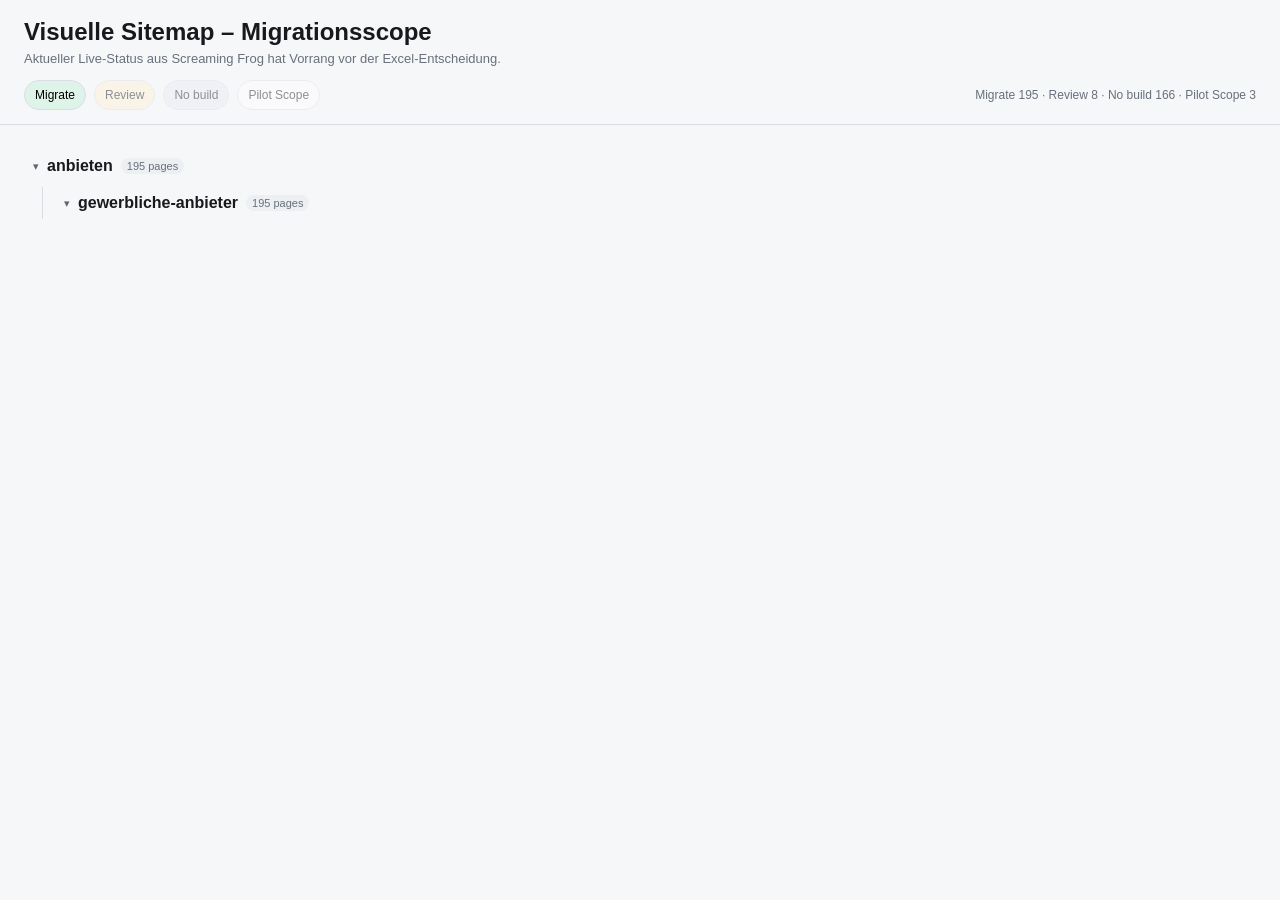
==== commit 9f0146d8: "Publish updated B2B migration sitemap" ====
--- a/Contentful Migration/b2b-migration-sitemap/index.html
+++ b/Contentful Migration/b2b-migration-sitemap/index.html
@@ -1,1849 +1,1849 @@
 <!doctype html><html lang="de"><head><meta charset="utf-8"><meta name="viewport" content="width=device-width,initial-scale=1"><title>Visuelle Sitemap – Migrationsscope</title><style>
-:root{--bg:#f6f7f9;--panel:#fff;--text:#17191c;--muted:#68707c;--line:#d9dde3;--migrate:#dff4e8;--review:#fff0cf;--nobuild:#e8eaf0}*{box-sizing:border-box}body{margin:0;font-family:Inter,Arial,sans-serif;background:var(--bg);color:var(--text)}header{position:sticky;top:0;z-index:10;background:rgba(246,247,249,.96);backdrop-filter:blur(8px);border-bottom:1px solid var(--line);padding:18px 24px 14px}h1{margin:0 0 5px;font-size:24px}.subtitle{color:var(--muted);font-size:13px;margin-bottom:14px}.controls{display:flex;gap:8px;flex-wrap:wrap;align-items:center}button,input{border:1px solid var(--line);background:#fff;border-radius:8px;padding:8px 10px;font-size:13px}button{cursor:pointer}input[type=text]{min-width:260px}.filter{cursor:pointer;font-size:12px;padding:7px 10px;border:1px solid var(--line);border-radius:8px;background:#fff}.filter input{margin:0 5px 0 0;padding:0}.filter.migrate{background:var(--migrate)}.filter.review{background:var(--review)}.filter.no-build{background:var(--nobuild)}.stats{margin-left:auto;font-size:12px;color:var(--muted)}main{padding:20px 24px 60px;max-width:1500px;margin:auto}.dir{margin:5px 0}.dir>summary{list-style:none;cursor:pointer;display:flex;align-items:center;gap:8px;padding:7px 9px;border-radius:8px}.dir>summary:hover{background:#eef1f4}.folder{font-size:11px;color:#5d6673}.dirname{font-weight:650}.count{font-size:11px;color:var(--muted);background:#edf0f3;padding:2px 6px;border-radius:999px}.branch{margin-left:18px;border-left:1px solid var(--line);padding-left:12px}.page{display:flex;align-items:center;gap:7px;padding:5px 8px;min-height:30px;font-size:13px}.page a{color:#24282e;text-decoration:none}.page a:hover{text-decoration:underline}.connector{color:#b1b7c0;font-family:monospace}.badge{font-size:10px;border-radius:999px;padding:2px 6px;white-space:nowrap}.badge.migrate{background:var(--migrate)}.badge.review{background:var(--review)}.badge.no-build{background:var(--nobuild)}.badge.http{background:#edf0f3;color:#68707c}.hidden{display:none!important}@media(max-width:850px){.stats{margin-left:0}input[type=text]{min-width:180px;width:100%}}</style></head><body>
-<header><h1>Visuelle Sitemap – Migrationsscope</h1><div class="subtitle">Aktueller Live-Status aus Screaming Frog hat Vorrang vor der Excel-Entscheidung.</div><div class="controls"><input id="search" type="text" placeholder="Verzeichnis, Page oder URL suchen …"><label class="filter migrate"><input type="checkbox" value="Migrate" checked>✓ Migrate</label><label class="filter review"><input type="checkbox" value="Review">Review</label><label class="filter no-build"><input type="checkbox" value="No build">No build</label><button onclick="setAll(true)">Alles öffnen</button><button onclick="setAll(false)">Alles schließen</button><button onclick="showAll()">Alle anzeigen</button><button onclick="onlyMigrate()">Nur Migrate</button><span class="stats">Migrate 195 · Review 8 · No build 166</span></div></header><main><details class="dir depth-0" open><summary><span class="folder">▾</span><span class="dirname">anbieten</span><span class="count" data-count>0 pages</span></summary><div class="branch"><details class="dir depth-1" open><summary><span class="folder">▾</span><span class="dirname">gewerbliche-anbieter</span><span class="count" data-count>0 pages</span></summary><div class="branch"><div class="page" data-status="No build" title="URL: https://www.immobilienscout24.de/anbieten/gewerbliche-anbieter/alle-themen.html
+:root{--bg:#f6f7f9;--panel:#fff;--text:#17191c;--muted:#68707c;--line:#d9dde3;--migrate:#dff4e8;--review:#fff0cf;--nobuild:#e8eaf0}*{box-sizing:border-box}body{margin:0;font-family:Inter,Arial,sans-serif;background:var(--bg);color:var(--text)}header{position:sticky;top:0;z-index:10;background:rgba(246,247,249,.96);backdrop-filter:blur(8px);border-bottom:1px solid var(--line);padding:18px 24px 14px}h1{margin:0 0 5px;font-size:24px}.subtitle{color:var(--muted);font-size:13px;margin-bottom:14px}.controls{display:flex;gap:8px;flex-wrap:wrap;align-items:center}button{border:1px solid var(--line);background:#fff;border-radius:999px;padding:7px 10px;font-size:12px;cursor:pointer;opacity:.42}button[aria-pressed="true"]{opacity:1}button.migrate{background:var(--migrate)}button.review{background:var(--review)}button.no-build{background:var(--nobuild)}button.pilot{background:#fff}.stats{margin-left:auto;font-size:12px;color:var(--muted)}main{padding:20px 24px 60px;max-width:none;margin:0}.dir{margin:5px 0}.dir>summary{list-style:none;cursor:pointer;display:flex;align-items:center;gap:8px;padding:7px 9px;border-radius:8px}.dir>summary:hover{background:#eef1f4}.folder{font-size:11px;color:#5d6673}.dirname{font-weight:650}.count{font-size:11px;color:var(--muted);background:#edf0f3;padding:2px 6px;border-radius:999px}.branch{margin-left:18px;border-left:1px solid var(--line);padding-left:12px}.page{display:flex;align-items:center;gap:7px;padding:5px 8px;min-height:30px;font-size:13px}.page a{color:#24282e;text-decoration:none}.page a:hover{text-decoration:underline}.connector{color:#b1b7c0;font-family:monospace}.badge{font-size:10px;border-radius:999px;padding:2px 6px;white-space:nowrap}.badge.migrate{background:var(--migrate)}.badge.review{background:var(--review)}.badge.no-build{background:var(--nobuild)}.badge.http{background:#edf0f3;color:#68707c}.hidden{display:none!important}@media(max-width:850px){.stats{margin-left:0}}</style></head><body>
+<header><h1>Visuelle Sitemap – Migrationsscope</h1><div class="subtitle">Aktueller Live-Status aus Screaming Frog hat Vorrang vor der Excel-Entscheidung.</div><div class="controls"><button class="filter migrate" type="button" data-filter="Migrate" aria-pressed="true">Migrate</button><button class="filter review" type="button" data-filter="Review" aria-pressed="false">Review</button><button class="filter no-build" type="button" data-filter="No build" aria-pressed="false">No build</button><button class="filter pilot" type="button" data-filter="Pilot Scope" aria-pressed="false">Pilot Scope</button><span class="stats">Migrate 195 · Review 8 · No build 166 · Pilot Scope 3</span></div></header><main><details class="dir depth-0" open><summary><span class="folder">▾</span><span class="dirname">anbieten</span><span class="count" data-count>0 pages</span></summary><div class="branch"><details class="dir depth-1"><summary><span class="folder">▾</span><span class="dirname">gewerbliche-anbieter</span><span class="count" data-count>0 pages</span></summary><div class="branch"><div class="page" data-status="No build" data-pilot="0" title="URL: https://www.immobilienscout24.de/anbieten/gewerbliche-anbieter/alle-themen.html
 Decision: Redirected
 Live status: 301
 Redirect target: https://www.immobilienscout24.de/anbieten/gewerbliche-anbieter.html
 Title: —
-H1: —"><span class="connector">└─</span><a href="https://www.immobilienscout24.de/anbieten/gewerbliche-anbieter/alle-themen.html" target="_blank" rel="noopener">Alle Themen</a><span class="badge no-build">No build</span><span class="badge http">301</span></div><div class="page" data-status="Migrate" title="URL: https://www.immobilienscout24.de/anbieten/gewerbliche-anbieter/danke-seite.html
+H1: —"><span class="connector">└─</span><a href="https://www.immobilienscout24.de/anbieten/gewerbliche-anbieter/alle-themen.html" target="_blank" rel="noopener">Alle Themen</a><span class="badge no-build">No build</span><span class="badge http">301</span></div><div class="page" data-status="Migrate" data-pilot="0" title="URL: https://www.immobilienscout24.de/anbieten/gewerbliche-anbieter/danke-seite.html
 Decision: migrate
 Live status: 200
 Redirect target: —
 Title: Dankeseite
-H1: —"><span class="connector">└─</span><a href="https://www.immobilienscout24.de/anbieten/gewerbliche-anbieter/danke-seite.html" target="_blank" rel="noopener">Dankeseite</a><span class="badge migrate">Migrate</span><span class="badge http">200</span></div><div class="page" data-status="No build" title="URL: https://www.immobilienscout24.de/anbieten/gewerbliche-anbieter/gewerbliche-anbieter.html
+H1: —"><span class="connector">└─</span><a href="https://www.immobilienscout24.de/anbieten/gewerbliche-anbieter/danke-seite.html" target="_blank" rel="noopener">Dankeseite</a><span class="badge migrate">Migrate</span><span class="badge http">200</span></div><div class="page" data-status="No build" data-pilot="0" title="URL: https://www.immobilienscout24.de/anbieten/gewerbliche-anbieter/gewerbliche-anbieter.html
 Decision: migrate
 Live status: 301
 Redirect target: https://www.immobilienscout24.de/anbieten/gewerbliche-anbieter/modernisierungsanfragen.html
 Title: —
-H1: —"><span class="connector">└─</span><a href="https://www.immobilienscout24.de/anbieten/gewerbliche-anbieter/gewerbliche-anbieter.html" target="_blank" rel="noopener">Gewerbliche Anbieter</a><span class="badge no-build">No build</span><span class="badge http">301</span></div><div class="page" data-status="No build" title="URL: https://www.immobilienscout24.de/anbieten/gewerbliche-anbieter/immobilienmarketing.html
-Decision: delete
-Live status: 301
-Redirect target: https://www.immobilienscout24.de/anbieten/
-Title: —
-H1: —"><span class="connector">└─</span><a href="https://www.immobilienscout24.de/anbieten/gewerbliche-anbieter/immobilienmarketing.html" target="_blank" rel="noopener">Immobilienmarketing</a><span class="badge no-build">No build</span><span class="badge http">301</span></div><div class="page" data-status="Migrate" title="URL: https://www.immobilienscout24.de/anbieten/gewerbliche-anbieter/kundenmeinungen.html
+H1: —"><span class="connector">└─</span><a href="https://www.immobilienscout24.de/anbieten/gewerbliche-anbieter/gewerbliche-anbieter.html" target="_blank" rel="noopener">Gewerbliche Anbieter</a><span class="badge no-build">No build</span><span class="badge http">301</span></div><div class="page" data-status="No build" data-pilot="0" title="URL: https://www.immobilienscout24.de/anbieten/gewerbliche-anbieter/immobilienmarketing.html
+Decision: delete
+Live status: 301
+Redirect target: https://www.immobilienscout24.de/anbieten/
+Title: —
+H1: —"><span class="connector">└─</span><a href="https://www.immobilienscout24.de/anbieten/gewerbliche-anbieter/immobilienmarketing.html" target="_blank" rel="noopener">Immobilienmarketing</a><span class="badge no-build">No build</span><span class="badge http">301</span></div><div class="page" data-status="Migrate" data-pilot="0" title="URL: https://www.immobilienscout24.de/anbieten/gewerbliche-anbieter/kundenmeinungen.html
 Decision: migrate
 Live status: 200
 Redirect target: —
 Title: Kundenmeinungen zu Eigentümeranfragen
-H1: —"><span class="connector">└─</span><a href="https://www.immobilienscout24.de/anbieten/gewerbliche-anbieter/kundenmeinungen.html" target="_blank" rel="noopener">Kundenmeinungen zu Eigentümeranfragen</a><span class="badge migrate">Migrate</span><span class="badge http">200</span></div><div class="page" data-status="No build" title="URL: https://www.immobilienscout24.de/anbieten/gewerbliche-anbieter/lp.html
+H1: —"><span class="connector">└─</span><a href="https://www.immobilienscout24.de/anbieten/gewerbliche-anbieter/kundenmeinungen.html" target="_blank" rel="noopener">Kundenmeinungen zu Eigentümeranfragen</a><span class="badge migrate">Migrate</span><span class="badge http">200</span></div><div class="page" data-status="No build" data-pilot="0" title="URL: https://www.immobilienscout24.de/anbieten/gewerbliche-anbieter/lp.html
 Decision: Redirected
 Live status: 301
 Redirect target: https://www.immobilienscout24.de/anbieten/gewerbliche-anbieter.html
 Title: —
-H1: —"><span class="connector">└─</span><a href="https://www.immobilienscout24.de/anbieten/gewerbliche-anbieter/lp.html" target="_blank" rel="noopener">Lp</a><span class="badge no-build">No build</span><span class="badge http">301</span></div><div class="page" data-status="No build" title="URL: https://www.immobilienscout24.de/anbieten/gewerbliche-anbieter/tipps.html
+H1: —"><span class="connector">└─</span><a href="https://www.immobilienscout24.de/anbieten/gewerbliche-anbieter/lp.html" target="_blank" rel="noopener">Lp</a><span class="badge no-build">No build</span><span class="badge http">301</span></div><div class="page" data-status="No build" data-pilot="0" title="URL: https://www.immobilienscout24.de/anbieten/gewerbliche-anbieter/tipps.html
 Decision: Redirected
 Live status: 301
 Redirect target: https://www.immobilienscout24.de/anbieten/gewerbliche-anbieter.html
 Title: —
-H1: —"><span class="connector">└─</span><a href="https://www.immobilienscout24.de/anbieten/gewerbliche-anbieter/tipps.html" target="_blank" rel="noopener">Tipps</a><span class="badge no-build">No build</span><span class="badge http">301</span></div><details class="dir depth-2" open><summary><span class="folder">▾</span><span class="dirname">inserieren</span><span class="count" data-count>0 pages</span></summary><div class="branch"><div class="page" data-status="No build" title="URL: https://www.immobilienscout24.de/anbieten/gewerbliche-anbieter/inserieren/Basis-Vermarktung.html
+H1: —"><span class="connector">└─</span><a href="https://www.immobilienscout24.de/anbieten/gewerbliche-anbieter/tipps.html" target="_blank" rel="noopener">Tipps</a><span class="badge no-build">No build</span><span class="badge http">301</span></div><details class="dir depth-2"><summary><span class="folder">▾</span><span class="dirname">inserieren</span><span class="count" data-count>0 pages</span></summary><div class="branch"><div class="page" data-status="No build" data-pilot="0" title="URL: https://www.immobilienscout24.de/anbieten/gewerbliche-anbieter/inserieren/Basis-Vermarktung.html
 Decision: redirect
 Live status: 200
 Redirect target: —
 Title: Die Basis-Vermarktung von ImmobilienScout24
-H1: Basis-Vermarktung"><span class="connector">└─</span><a href="https://www.immobilienscout24.de/anbieten/gewerbliche-anbieter/inserieren/Basis-Vermarktung.html" target="_blank" rel="noopener">Die Basis-Vermarktung von ImmobilienScout24</a><span class="badge no-build">No build</span><span class="badge http">200</span></div><div class="page" data-status="No build" title="URL: https://www.immobilienscout24.de/anbieten/gewerbliche-anbieter/inserieren/MeineMitgliedschaft.html
+H1: Basis-Vermarktung"><span class="connector">└─</span><a href="https://www.immobilienscout24.de/anbieten/gewerbliche-anbieter/inserieren/Basis-Vermarktung.html" target="_blank" rel="noopener">Die Basis-Vermarktung von ImmobilienScout24</a><span class="badge no-build">No build</span><span class="badge http">200</span></div><div class="page" data-status="No build" data-pilot="0" title="URL: https://www.immobilienscout24.de/anbieten/gewerbliche-anbieter/inserieren/MeineMitgliedschaft.html
 Decision: redirect
 Live status: 301
 Redirect target: https://www.immobilienscout24.de/anbieten/gewerbliche-anbieter.html
 Title: —
-H1: —"><span class="connector">└─</span><a href="https://www.immobilienscout24.de/anbieten/gewerbliche-anbieter/inserieren/MeineMitgliedschaft.html" target="_blank" rel="noopener">Meinemitgliedschaft</a><span class="badge no-build">No build</span><span class="badge http">301</span></div><div class="page" data-status="No build" title="URL: https://www.immobilienscout24.de/anbieten/gewerbliche-anbieter/inserieren/Mitgliedschaften-Neu.html
+H1: —"><span class="connector">└─</span><a href="https://www.immobilienscout24.de/anbieten/gewerbliche-anbieter/inserieren/MeineMitgliedschaft.html" target="_blank" rel="noopener">Meinemitgliedschaft</a><span class="badge no-build">No build</span><span class="badge http">301</span></div><div class="page" data-status="No build" data-pilot="0" title="URL: https://www.immobilienscout24.de/anbieten/gewerbliche-anbieter/inserieren/Mitgliedschaften-Neu.html
 Decision: redirect
 Live status: 301
 Redirect target: https://www.immobilienscout24.de/anbieten/gewerbliche-anbieter/lp/mitgliedschaften-2024.html
 Title: —
-H1: —"><span class="connector">└─</span><a href="https://www.immobilienscout24.de/anbieten/gewerbliche-anbieter/inserieren/Mitgliedschaften-Neu.html" target="_blank" rel="noopener">Mitgliedschaften Neu</a><span class="badge no-build">No build</span><span class="badge http">301</span></div><div class="page" data-status="Migrate" title="URL: https://www.immobilienscout24.de/anbieten/gewerbliche-anbieter/inserieren/Mitgliedschaften.html
+H1: —"><span class="connector">└─</span><a href="https://www.immobilienscout24.de/anbieten/gewerbliche-anbieter/inserieren/Mitgliedschaften-Neu.html" target="_blank" rel="noopener">Mitgliedschaften Neu</a><span class="badge no-build">No build</span><span class="badge http">301</span></div><div class="page" data-status="Migrate" data-pilot="0" title="URL: https://www.immobilienscout24.de/anbieten/gewerbliche-anbieter/inserieren/Mitgliedschaften.html
 Decision: migrate
 Live status: 200
 Redirect target: —
 Title: Mitgliedschaften
-H1: Ich interessiere mich für..."><span class="connector">└─</span><a href="https://www.immobilienscout24.de/anbieten/gewerbliche-anbieter/inserieren/Mitgliedschaften.html" target="_blank" rel="noopener">Mitgliedschaften</a><span class="badge migrate">Migrate</span><span class="badge http">200</span></div><div class="page" data-status="No build" title="URL: https://www.immobilienscout24.de/anbieten/gewerbliche-anbieter/inserieren/basis-anzeige.html
+H1: Ich interessiere mich für..."><span class="connector">└─</span><a href="https://www.immobilienscout24.de/anbieten/gewerbliche-anbieter/inserieren/Mitgliedschaften.html" target="_blank" rel="noopener">Mitgliedschaften</a><span class="badge migrate">Migrate</span><span class="badge http">200</span></div><div class="page" data-status="No build" data-pilot="0" title="URL: https://www.immobilienscout24.de/anbieten/gewerbliche-anbieter/inserieren/basis-anzeige.html
 Decision: Redirected
 Live status: 301
 Redirect target: https://www.immobilienscout24.de/anbieten/gewerbliche-anbieter
 Title: —
-H1: —"><span class="connector">└─</span><a href="https://www.immobilienscout24.de/anbieten/gewerbliche-anbieter/inserieren/basis-anzeige.html" target="_blank" rel="noopener">Basis Anzeige</a><span class="badge no-build">No build</span><span class="badge http">301</span></div><div class="page" data-status="No build" title="URL: https://www.immobilienscout24.de/anbieten/gewerbliche-anbieter/inserieren/basis-insertion.html
+H1: —"><span class="connector">└─</span><a href="https://www.immobilienscout24.de/anbieten/gewerbliche-anbieter/inserieren/basis-anzeige.html" target="_blank" rel="noopener">Basis Anzeige</a><span class="badge no-build">No build</span><span class="badge http">301</span></div><div class="page" data-status="No build" data-pilot="0" title="URL: https://www.immobilienscout24.de/anbieten/gewerbliche-anbieter/inserieren/basis-insertion.html
 Decision: redirect
 Live status: 301
 Redirect target: https://www.immobilienscout24.de/anbieten/gewerbliche-anbieter.html
 Title: —
-H1: —"><span class="connector">└─</span><a href="https://www.immobilienscout24.de/anbieten/gewerbliche-anbieter/inserieren/basis-insertion.html" target="_blank" rel="noopener">Basis Insertion</a><span class="badge no-build">No build</span><span class="badge http">301</span></div><div class="page" data-status="Migrate" title="URL: https://www.immobilienscout24.de/anbieten/gewerbliche-anbieter/inserieren/mitgliedschaft-gewerbe.html
+H1: —"><span class="connector">└─</span><a href="https://www.immobilienscout24.de/anbieten/gewerbliche-anbieter/inserieren/basis-insertion.html" target="_blank" rel="noopener">Basis Insertion</a><span class="badge no-build">No build</span><span class="badge http">301</span></div><div class="page" data-status="Migrate" data-pilot="0" title="URL: https://www.immobilienscout24.de/anbieten/gewerbliche-anbieter/inserieren/mitgliedschaft-gewerbe.html
 Decision: migrate
 Live status: 200
 Redirect target: —
 Title: Mitgliedschaft Gewerbe
-H1: Die stärksten Gewerbe-Mitgliedschaften aller Zeiten."><span class="connector">└─</span><a href="https://www.immobilienscout24.de/anbieten/gewerbliche-anbieter/inserieren/mitgliedschaft-gewerbe.html" target="_blank" rel="noopener">Mitgliedschaft Gewerbe</a><span class="badge migrate">Migrate</span><span class="badge http">200</span></div><div class="page" data-status="No build" title="URL: https://www.immobilienscout24.de/anbieten/gewerbliche-anbieter/inserieren/mitgliedschaft2015_alt.html
+H1: Die stärksten Gewerbe-Mitgliedschaften aller Zeiten."><span class="connector">└─</span><a href="https://www.immobilienscout24.de/anbieten/gewerbliche-anbieter/inserieren/mitgliedschaft-gewerbe.html" target="_blank" rel="noopener">Mitgliedschaft Gewerbe</a><span class="badge migrate">Migrate</span><span class="badge http">200</span></div><div class="page" data-status="No build" data-pilot="0" title="URL: https://www.immobilienscout24.de/anbieten/gewerbliche-anbieter/inserieren/mitgliedschaft2015_alt.html
 Decision: redirect
 Live status: 301
 Redirect target: https://www.immobilienscout24.de/anbieten/gewerbliche-anbieter.html
 Title: —
-H1: —"><span class="connector">└─</span><a href="https://www.immobilienscout24.de/anbieten/gewerbliche-anbieter/inserieren/mitgliedschaft2015_alt.html" target="_blank" rel="noopener">Mitgliedschaft2015_Alt</a><span class="badge no-build">No build</span><span class="badge http">301</span></div><div class="page" data-status="No build" title="URL: https://www.immobilienscout24.de/anbieten/gewerbliche-anbieter/inserieren/produkte-gewerbe.html
+H1: —"><span class="connector">└─</span><a href="https://www.immobilienscout24.de/anbieten/gewerbliche-anbieter/inserieren/mitgliedschaft2015_alt.html" target="_blank" rel="noopener">Mitgliedschaft2015_Alt</a><span class="badge no-build">No build</span><span class="badge http">301</span></div><div class="page" data-status="No build" data-pilot="0" title="URL: https://www.immobilienscout24.de/anbieten/gewerbliche-anbieter/inserieren/produkte-gewerbe.html
 Decision: Redirected
 Live status: 301
 Redirect target: https://www.immobilienscout24.de/anbieten/gewerbliche-anbieter/inserieren/mitgliedschaft-gewerbe.html
 Title: —
-H1: —"><span class="connector">└─</span><a href="https://www.immobilienscout24.de/anbieten/gewerbliche-anbieter/inserieren/produkte-gewerbe.html" target="_blank" rel="noopener">Produkte Gewerbe</a><span class="badge no-build">No build</span><span class="badge http">301</span></div><div class="page" data-status="Migrate" title="URL: https://www.immobilienscout24.de/anbieten/gewerbliche-anbieter/inserieren/produkte-hausbau.html
+H1: —"><span class="connector">└─</span><a href="https://www.immobilienscout24.de/anbieten/gewerbliche-anbieter/inserieren/produkte-gewerbe.html" target="_blank" rel="noopener">Produkte Gewerbe</a><span class="badge no-build">No build</span><span class="badge http">301</span></div><div class="page" data-status="Migrate" data-pilot="0" title="URL: https://www.immobilienscout24.de/anbieten/gewerbliche-anbieter/inserieren/produkte-hausbau.html
 Decision: migrate
 Live status: 200
 Redirect target: —
 Title: Produkte Hausbau
-H1: Entdecken Sie die Produktwelt für Fertig- und Massivbauanbietende"><span class="connector">└─</span><a href="https://www.immobilienscout24.de/anbieten/gewerbliche-anbieter/inserieren/produkte-hausbau.html" target="_blank" rel="noopener">Produkte Hausbau</a><span class="badge migrate">Migrate</span><span class="badge http">200</span></div><div class="page" data-status="Migrate" title="URL: https://www.immobilienscout24.de/anbieten/gewerbliche-anbieter/inserieren/produkte-wowi.html
+H1: Entdecken Sie die Produktwelt für Fertig- und Massivbauanbietende"><span class="connector">└─</span><a href="https://www.immobilienscout24.de/anbieten/gewerbliche-anbieter/inserieren/produkte-hausbau.html" target="_blank" rel="noopener">Produkte Hausbau</a><span class="badge migrate">Migrate</span><span class="badge http">200</span></div><div class="page" data-status="Migrate" data-pilot="0" title="URL: https://www.immobilienscout24.de/anbieten/gewerbliche-anbieter/inserieren/produkte-wowi.html
 Decision: migrate
 Live status: 200
 Redirect target: —
 Title: Produkte Wohnungswirtschaft
-H1: Ich interessiere mich für..."><span class="connector">└─</span><a href="https://www.immobilienscout24.de/anbieten/gewerbliche-anbieter/inserieren/produkte-wowi.html" target="_blank" rel="noopener">Produkte Wohnungswirtschaft</a><span class="badge migrate">Migrate</span><span class="badge http">200</span></div><div class="page" data-status="Migrate" title="URL: https://www.immobilienscout24.de/anbieten/gewerbliche-anbieter/inserieren/rueckruf-response.html
+H1: Ich interessiere mich für..."><span class="connector">└─</span><a href="https://www.immobilienscout24.de/anbieten/gewerbliche-anbieter/inserieren/produkte-wowi.html" target="_blank" rel="noopener">Produkte Wohnungswirtschaft</a><span class="badge migrate">Migrate</span><span class="badge http">200</span></div><div class="page" data-status="Migrate" data-pilot="0" title="URL: https://www.immobilienscout24.de/anbieten/gewerbliche-anbieter/inserieren/rueckruf-response.html
 Decision: migrate
 Live status: 200
 Redirect target: —
 Title: Haben Sie Fragen zu unseren Insertionsprodukten?
-H1: Vielen Dank!"><span class="connector">└─</span><a href="https://www.immobilienscout24.de/anbieten/gewerbliche-anbieter/inserieren/rueckruf-response.html" target="_blank" rel="noopener">Haben Sie Fragen zu unseren Insertionsprodukten?</a><span class="badge migrate">Migrate</span><span class="badge http">200</span></div><details class="dir depth-3" open><summary><span class="folder">▾</span><span class="dirname">Mitgliedschaften</span><span class="count" data-count>0 pages</span></summary><div class="branch"><div class="page" data-status="Migrate" title="URL: https://www.immobilienscout24.de/anbieten/gewerbliche-anbieter/inserieren/Mitgliedschaften/bronze.html
+H1: Vielen Dank!"><span class="connector">└─</span><a href="https://www.immobilienscout24.de/anbieten/gewerbliche-anbieter/inserieren/rueckruf-response.html" target="_blank" rel="noopener">Haben Sie Fragen zu unseren Insertionsprodukten?</a><span class="badge migrate">Migrate</span><span class="badge http">200</span></div><details class="dir depth-3"><summary><span class="folder">▾</span><span class="dirname">Mitgliedschaften</span><span class="count" data-count>0 pages</span></summary><div class="branch"><div class="page" data-status="Migrate" data-pilot="0" title="URL: https://www.immobilienscout24.de/anbieten/gewerbliche-anbieter/inserieren/Mitgliedschaften/bronze.html
 Decision: Migrate
 Live status: 200
 Redirect target: —
 Title: Bronze-Mitgliedschaft: Für Immobilienprofis
-H1: Ich interessiere mich für..."><span class="connector">└─</span><a href="https://www.immobilienscout24.de/anbieten/gewerbliche-anbieter/inserieren/Mitgliedschaften/bronze.html" target="_blank" rel="noopener">Bronze-Mitgliedschaft: Für Immobilienprofis</a><span class="badge migrate">Migrate</span><span class="badge http">200</span></div><div class="page" data-status="Migrate" title="URL: https://www.immobilienscout24.de/anbieten/gewerbliche-anbieter/inserieren/Mitgliedschaften/gold.html
+H1: Ich interessiere mich für..."><span class="connector">└─</span><a href="https://www.immobilienscout24.de/anbieten/gewerbliche-anbieter/inserieren/Mitgliedschaften/bronze.html" target="_blank" rel="noopener">Bronze-Mitgliedschaft: Für Immobilienprofis</a><span class="badge migrate">Migrate</span><span class="badge http">200</span></div><div class="page" data-status="Migrate" data-pilot="0" title="URL: https://www.immobilienscout24.de/anbieten/gewerbliche-anbieter/inserieren/Mitgliedschaften/gold.html
 Decision: migrate
 Live status: 200
 Redirect target: —
 Title: Gold-Mitgliedschaft: Flexibilität &amp; Vorsprung für echte Immobilienprofis
-H1: Ich interessiere mich für..."><span class="connector">└─</span><a href="https://www.immobilienscout24.de/anbieten/gewerbliche-anbieter/inserieren/Mitgliedschaften/gold.html" target="_blank" rel="noopener">Gold-Mitgliedschaft: Flexibilität &amp; Vorsprung für echte Immobilienprofis</a><span class="badge migrate">Migrate</span><span class="badge http">200</span></div><div class="page" data-status="Migrate" title="URL: https://www.immobilienscout24.de/anbieten/gewerbliche-anbieter/inserieren/Mitgliedschaften/silber.html
+H1: Ich interessiere mich für..."><span class="connector">└─</span><a href="https://www.immobilienscout24.de/anbieten/gewerbliche-anbieter/inserieren/Mitgliedschaften/gold.html" target="_blank" rel="noopener">Gold-Mitgliedschaft: Flexibilität &amp; Vorsprung für echte Immobilienprofis</a><span class="badge migrate">Migrate</span><span class="badge http">200</span></div><div class="page" data-status="Migrate" data-pilot="0" title="URL: https://www.immobilienscout24.de/anbieten/gewerbliche-anbieter/inserieren/Mitgliedschaften/silber.html
 Decision: migrate
 Live status: 200
 Redirect target: —
 Title: Silber Mitgliedschaft: Objektvermarktung für Immobilienprofis
-H1: Ich interessiere mich für..."><span class="connector">└─</span><a href="https://www.immobilienscout24.de/anbieten/gewerbliche-anbieter/inserieren/Mitgliedschaften/silber.html" target="_blank" rel="noopener">Silber Mitgliedschaft: Objektvermarktung für Immobilienprofis</a><span class="badge migrate">Migrate</span><span class="badge http">200</span></div><details class="dir depth-4" open><summary><span class="folder">▾</span><span class="dirname">akquise-edition</span><span class="count" data-count>0 pages</span></summary><div class="branch"><div class="page" data-status="Migrate" title="URL: https://www.immobilienscout24.de/anbieten/gewerbliche-anbieter/inserieren/Mitgliedschaften/akquise-edition/Profi-Report.html
+H1: Ich interessiere mich für..."><span class="connector">└─</span><a href="https://www.immobilienscout24.de/anbieten/gewerbliche-anbieter/inserieren/Mitgliedschaften/silber.html" target="_blank" rel="noopener">Silber Mitgliedschaft: Objektvermarktung für Immobilienprofis</a><span class="badge migrate">Migrate</span><span class="badge http">200</span></div><details class="dir depth-4"><summary><span class="folder">▾</span><span class="dirname">akquise-edition</span><span class="count" data-count>0 pages</span></summary><div class="branch"><div class="page" data-status="Migrate" data-pilot="0" title="URL: https://www.immobilienscout24.de/anbieten/gewerbliche-anbieter/inserieren/Mitgliedschaften/akquise-edition/Profi-Report.html
 Decision: migrate
 Live status: 200
 Redirect target: —
 Title: Profi-Report: Die Analyse für Immobilienprofis
-H1: Produktbestandteil"><span class="connector">└─</span><a href="https://www.immobilienscout24.de/anbieten/gewerbliche-anbieter/inserieren/Mitgliedschaften/akquise-edition/Profi-Report.html" target="_blank" rel="noopener">Profi-Report: Die Analyse für Immobilienprofis</a><span class="badge migrate">Migrate</span><span class="badge http">200</span></div></div></details></div></details><details class="dir depth-3" open><summary><span class="folder">▾</span><span class="dirname">Mitgliedschaften-Neu</span><span class="count" data-count>0 pages</span></summary><div class="branch"><div class="page" data-status="No build" title="URL: https://www.immobilienscout24.de/anbieten/gewerbliche-anbieter/inserieren/Mitgliedschaften-Neu/akquise-edition.html
+H1: Produktbestandteil"><span class="connector">└─</span><a href="https://www.immobilienscout24.de/anbieten/gewerbliche-anbieter/inserieren/Mitgliedschaften/akquise-edition/Profi-Report.html" target="_blank" rel="noopener">Profi-Report: Die Analyse für Immobilienprofis</a><span class="badge migrate">Migrate</span><span class="badge http">200</span></div></div></details></div></details><details class="dir depth-3"><summary><span class="folder">▾</span><span class="dirname">Mitgliedschaften-Neu</span><span class="count" data-count>0 pages</span></summary><div class="branch"><div class="page" data-status="No build" data-pilot="0" title="URL: https://www.immobilienscout24.de/anbieten/gewerbliche-anbieter/inserieren/Mitgliedschaften-Neu/akquise-edition.html
 Decision: redirect
 Live status: 301
 Redirect target: https://www.immobilienscout24.de/anbieten/gewerbliche-anbieter/inserieren/mitgliedschaft-gewerbe.html
 Title: —
-H1: —"><span class="connector">└─</span><a href="https://www.immobilienscout24.de/anbieten/gewerbliche-anbieter/inserieren/Mitgliedschaften-Neu/akquise-edition.html" target="_blank" rel="noopener">Akquise Edition</a><span class="badge no-build">No build</span><span class="badge http">301</span></div><div class="page" data-status="No build" title="URL: https://www.immobilienscout24.de/anbieten/gewerbliche-anbieter/inserieren/Mitgliedschaften-Neu/basis-edition.html
+H1: —"><span class="connector">└─</span><a href="https://www.immobilienscout24.de/anbieten/gewerbliche-anbieter/inserieren/Mitgliedschaften-Neu/akquise-edition.html" target="_blank" rel="noopener">Akquise Edition</a><span class="badge no-build">No build</span><span class="badge http">301</span></div><div class="page" data-status="No build" data-pilot="0" title="URL: https://www.immobilienscout24.de/anbieten/gewerbliche-anbieter/inserieren/Mitgliedschaften-Neu/basis-edition.html
 Decision: redirect
 Live status: 301
 Redirect target: https://www.immobilienscout24.de/anbieten/gewerbliche-anbieter/inserieren/mitgliedschaft-gewerbe.html
 Title: —
-H1: —"><span class="connector">└─</span><a href="https://www.immobilienscout24.de/anbieten/gewerbliche-anbieter/inserieren/Mitgliedschaften-Neu/basis-edition.html" target="_blank" rel="noopener">Basis Edition</a><span class="badge no-build">No build</span><span class="badge http">301</span></div><div class="page" data-status="No build" title="URL: https://www.immobilienscout24.de/anbieten/gewerbliche-anbieter/inserieren/Mitgliedschaften-Neu/imageedition.html
+H1: —"><span class="connector">└─</span><a href="https://www.immobilienscout24.de/anbieten/gewerbliche-anbieter/inserieren/Mitgliedschaften-Neu/basis-edition.html" target="_blank" rel="noopener">Basis Edition</a><span class="badge no-build">No build</span><span class="badge http">301</span></div><div class="page" data-status="No build" data-pilot="0" title="URL: https://www.immobilienscout24.de/anbieten/gewerbliche-anbieter/inserieren/Mitgliedschaften-Neu/imageedition.html
 Decision: redirect
 Live status: 301
 Redirect target: https://www.immobilienscout24.de/anbieten/gewerbliche-anbieter/inserieren/mitgliedschaft-gewerbe.html
 Title: —
-H1: —"><span class="connector">└─</span><a href="https://www.immobilienscout24.de/anbieten/gewerbliche-anbieter/inserieren/Mitgliedschaften-Neu/imageedition.html" target="_blank" rel="noopener">Imageedition</a><span class="badge no-build">No build</span><span class="badge http">301</span></div><div class="page" data-status="Migrate" title="URL: https://www.immobilienscout24.de/anbieten/gewerbliche-anbieter/inserieren/Mitgliedschaften-Neu/vermieter-edition.html
+H1: —"><span class="connector">└─</span><a href="https://www.immobilienscout24.de/anbieten/gewerbliche-anbieter/inserieren/Mitgliedschaften-Neu/imageedition.html" target="_blank" rel="noopener">Imageedition</a><span class="badge no-build">No build</span><span class="badge http">301</span></div><div class="page" data-status="Migrate" data-pilot="0" title="URL: https://www.immobilienscout24.de/anbieten/gewerbliche-anbieter/inserieren/Mitgliedschaften-Neu/vermieter-edition.html
 Decision: Migrate
 Live status: 200
 Redirect target: —
 Title: Mitgliedschaft Vermieter Edition
-H1: Effizient und Sorgenfrei vermieten – mit der Vermieter Edition"><span class="connector">└─</span><a href="https://www.immobilienscout24.de/anbieten/gewerbliche-anbieter/inserieren/Mitgliedschaften-Neu/vermieter-edition.html" target="_blank" rel="noopener">Mitgliedschaft Vermieter Edition</a><span class="badge migrate">Migrate</span><span class="badge http">200</span></div></div></details><details class="dir depth-3" open><summary><span class="folder">▾</span><span class="dirname">_sicherungen</span><span class="count" data-count>0 pages</span></summary><div class="branch"><div class="page" data-status="No build" title="URL: https://www.immobilienscout24.de/anbieten/gewerbliche-anbieter/inserieren/_sicherungen/produkte-wowi.html
+H1: Effizient und Sorgenfrei vermieten – mit der Vermieter Edition"><span class="connector">└─</span><a href="https://www.immobilienscout24.de/anbieten/gewerbliche-anbieter/inserieren/Mitgliedschaften-Neu/vermieter-edition.html" target="_blank" rel="noopener">Mitgliedschaft Vermieter Edition</a><span class="badge migrate">Migrate</span><span class="badge http">200</span></div></div></details><details class="dir depth-3"><summary><span class="folder">▾</span><span class="dirname">_sicherungen</span><span class="count" data-count>0 pages</span></summary><div class="branch"><div class="page" data-status="No build" data-pilot="0" title="URL: https://www.immobilienscout24.de/anbieten/gewerbliche-anbieter/inserieren/_sicherungen/produkte-wowi.html
 Decision: redirect
 Live status: 200
 Redirect target: —
 Title: Wohnungswirtschaft - Produkte, Definition &amp; Tarif für Immobilienprofis
-H1: Produkte in der Wohnungswirtschaft"><span class="connector">└─</span><a href="https://www.immobilienscout24.de/anbieten/gewerbliche-anbieter/inserieren/_sicherungen/produkte-wowi.html" target="_blank" rel="noopener">Wohnungswirtschaft - Produkte, Definition &amp; Tarif für Immobilienprofis</a><span class="badge no-build">No build</span><span class="badge http">200</span></div></div></details><details class="dir depth-3" open><summary><span class="folder">▾</span><span class="dirname">hausbau-produkte</span><span class="count" data-count>0 pages</span></summary><div class="branch"><div class="page" data-status="Migrate" title="URL: https://www.immobilienscout24.de/anbieten/gewerbliche-anbieter/inserieren/hausbau-produkte/qualitative-kontaktanfragen.html
+H1: Produkte in der Wohnungswirtschaft"><span class="connector">└─</span><a href="https://www.immobilienscout24.de/anbieten/gewerbliche-anbieter/inserieren/_sicherungen/produkte-wowi.html" target="_blank" rel="noopener">Wohnungswirtschaft - Produkte, Definition &amp; Tarif für Immobilienprofis</a><span class="badge no-build">No build</span><span class="badge http">200</span></div></div></details><details class="dir depth-3"><summary><span class="folder">▾</span><span class="dirname">hausbau-produkte</span><span class="count" data-count>0 pages</span></summary><div class="branch"><div class="page" data-status="Migrate" data-pilot="0" title="URL: https://www.immobilienscout24.de/anbieten/gewerbliche-anbieter/inserieren/hausbau-produkte/qualitative-kontaktanfragen.html
 Decision: migrate
 Live status: 200
 Redirect target: —
 Title: Unsere Hausbauwelt - Qualitative Kontaktanfragen
-H1: Hochwertige Kontaktanfragen"><span class="connector">└─</span><a href="https://www.immobilienscout24.de/anbieten/gewerbliche-anbieter/inserieren/hausbau-produkte/qualitative-kontaktanfragen.html" target="_blank" rel="noopener">Unsere Hausbauwelt - Qualitative Kontaktanfragen</a><span class="badge migrate">Migrate</span><span class="badge http">200</span></div><div class="page" data-status="No build" title="URL: https://www.immobilienscout24.de/anbieten/gewerbliche-anbieter/inserieren/hausbau-produkte/starke-markenpraesenz.html
+H1: Hochwertige Kontaktanfragen"><span class="connector">└─</span><a href="https://www.immobilienscout24.de/anbieten/gewerbliche-anbieter/inserieren/hausbau-produkte/qualitative-kontaktanfragen.html" target="_blank" rel="noopener">Unsere Hausbauwelt - Qualitative Kontaktanfragen</a><span class="badge migrate">Migrate</span><span class="badge http">200</span></div><div class="page" data-status="No build" data-pilot="0" title="URL: https://www.immobilienscout24.de/anbieten/gewerbliche-anbieter/inserieren/hausbau-produkte/starke-markenpraesenz.html
 Decision: redirect
 Live status: 200
 Redirect target: —
 Title: Starke Markenpräsenz
-H1: Starke Marke"><span class="connector">└─</span><a href="https://www.immobilienscout24.de/anbieten/gewerbliche-anbieter/inserieren/hausbau-produkte/starke-markenpraesenz.html" target="_blank" rel="noopener">Starke Markenpräsenz</a><span class="badge no-build">No build</span><span class="badge http">200</span></div><details class="dir depth-4" open><summary><span class="folder">▾</span><span class="dirname">qualitative-kontaktanfragen</span><span class="count" data-count>0 pages</span></summary><div class="branch"><div class="page" data-status="No build" title="URL: https://www.immobilienscout24.de/anbieten/gewerbliche-anbieter/inserieren/hausbau-produkte/qualitative-kontaktanfragen/haus-des-monats.html
+H1: Starke Marke"><span class="connector">└─</span><a href="https://www.immobilienscout24.de/anbieten/gewerbliche-anbieter/inserieren/hausbau-produkte/starke-markenpraesenz.html" target="_blank" rel="noopener">Starke Markenpräsenz</a><span class="badge no-build">No build</span><span class="badge http">200</span></div><details class="dir depth-4"><summary><span class="folder">▾</span><span class="dirname">qualitative-kontaktanfragen</span><span class="count" data-count>0 pages</span></summary><div class="branch"><div class="page" data-status="No build" data-pilot="0" title="URL: https://www.immobilienscout24.de/anbieten/gewerbliche-anbieter/inserieren/hausbau-produkte/qualitative-kontaktanfragen/haus-des-monats.html
 Decision: redirect
 Live status: 200
 Redirect target: —
 Title: Haus des Monats
-H1: —"><span class="connector">└─</span><a href="https://www.immobilienscout24.de/anbieten/gewerbliche-anbieter/inserieren/hausbau-produkte/qualitative-kontaktanfragen/haus-des-monats.html" target="_blank" rel="noopener">Haus des Monats</a><span class="badge no-build">No build</span><span class="badge http">200</span></div><div class="page" data-status="No build" title="URL: https://www.immobilienscout24.de/anbieten/gewerbliche-anbieter/inserieren/hausbau-produkte/qualitative-kontaktanfragen/hauskatalog-service.html
+H1: —"><span class="connector">└─</span><a href="https://www.immobilienscout24.de/anbieten/gewerbliche-anbieter/inserieren/hausbau-produkte/qualitative-kontaktanfragen/haus-des-monats.html" target="_blank" rel="noopener">Haus des Monats</a><span class="badge no-build">No build</span><span class="badge http">200</span></div><div class="page" data-status="No build" data-pilot="0" title="URL: https://www.immobilienscout24.de/anbieten/gewerbliche-anbieter/inserieren/hausbau-produkte/qualitative-kontaktanfragen/hauskatalog-service.html
 Decision: redirect
 Live status: 200
 Redirect target: —
 Title: Hauskatalog-Service
-H1: —"><span class="connector">└─</span><a href="https://www.immobilienscout24.de/anbieten/gewerbliche-anbieter/inserieren/hausbau-produkte/qualitative-kontaktanfragen/hauskatalog-service.html" target="_blank" rel="noopener">Hauskatalog-Service</a><span class="badge no-build">No build</span><span class="badge http">200</span></div><div class="page" data-status="No build" title="URL: https://www.immobilienscout24.de/anbieten/gewerbliche-anbieter/inserieren/hausbau-produkte/qualitative-kontaktanfragen/insertion-professional.html
+H1: —"><span class="connector">└─</span><a href="https://www.immobilienscout24.de/anbieten/gewerbliche-anbieter/inserieren/hausbau-produkte/qualitative-kontaktanfragen/hauskatalog-service.html" target="_blank" rel="noopener">Hauskatalog-Service</a><span class="badge no-build">No build</span><span class="badge http">200</span></div><div class="page" data-status="No build" data-pilot="0" title="URL: https://www.immobilienscout24.de/anbieten/gewerbliche-anbieter/inserieren/hausbau-produkte/qualitative-kontaktanfragen/insertion-professional.html
 Decision: redirect
 Live status: 200
 Redirect target: —
 Title: Hausbau-Insertion Professional
-H1: —"><span class="connector">└─</span><a href="https://www.immobilienscout24.de/anbieten/gewerbliche-anbieter/inserieren/hausbau-produkte/qualitative-kontaktanfragen/insertion-professional.html" target="_blank" rel="noopener">Hausbau-Insertion Professional</a><span class="badge no-build">No build</span><span class="badge http">200</span></div><div class="page" data-status="No build" title="URL: https://www.immobilienscout24.de/anbieten/gewerbliche-anbieter/inserieren/hausbau-produkte/qualitative-kontaktanfragen/insertion.html
+H1: —"><span class="connector">└─</span><a href="https://www.immobilienscout24.de/anbieten/gewerbliche-anbieter/inserieren/hausbau-produkte/qualitative-kontaktanfragen/insertion-professional.html" target="_blank" rel="noopener">Hausbau-Insertion Professional</a><span class="badge no-build">No build</span><span class="badge http">200</span></div><div class="page" data-status="No build" data-pilot="0" title="URL: https://www.immobilienscout24.de/anbieten/gewerbliche-anbieter/inserieren/hausbau-produkte/qualitative-kontaktanfragen/insertion.html
 Decision: redirect
 Live status: 200
 Redirect target: —
 Title: Hausbau-Insertion
-H1: —"><span class="connector">└─</span><a href="https://www.immobilienscout24.de/anbieten/gewerbliche-anbieter/inserieren/hausbau-produkte/qualitative-kontaktanfragen/insertion.html" target="_blank" rel="noopener">Hausbau-Insertion</a><span class="badge no-build">No build</span><span class="badge http">200</span></div><div class="page" data-status="Review" title="URL: https://www.immobilienscout24.de/anbieten/gewerbliche-anbieter/inserieren/hausbau-produkte/qualitative-kontaktanfragen/premium-platzierung.html
+H1: —"><span class="connector">└─</span><a href="https://www.immobilienscout24.de/anbieten/gewerbliche-anbieter/inserieren/hausbau-produkte/qualitative-kontaktanfragen/insertion.html" target="_blank" rel="noopener">Hausbau-Insertion</a><span class="badge no-build">No build</span><span class="badge http">200</span></div><div class="page" data-status="Review" data-pilot="0" title="URL: https://www.immobilienscout24.de/anbieten/gewerbliche-anbieter/inserieren/hausbau-produkte/qualitative-kontaktanfragen/premium-platzierung.html
 Decision: Decision to be taken
 Live status: 200
 Redirect target: —
 Title: Premium-Platzierung
-H1: —"><span class="connector">└─</span><a href="https://www.immobilienscout24.de/anbieten/gewerbliche-anbieter/inserieren/hausbau-produkte/qualitative-kontaktanfragen/premium-platzierung.html" target="_blank" rel="noopener">Premium-Platzierung</a><span class="badge review">Review</span><span class="badge http">200</span></div><div class="page" data-status="No build" title="URL: https://www.immobilienscout24.de/anbieten/gewerbliche-anbieter/inserieren/hausbau-produkte/qualitative-kontaktanfragen/spitzenplatzierungen.html
+H1: —"><span class="connector">└─</span><a href="https://www.immobilienscout24.de/anbieten/gewerbliche-anbieter/inserieren/hausbau-produkte/qualitative-kontaktanfragen/premium-platzierung.html" target="_blank" rel="noopener">Premium-Platzierung</a><span class="badge review">Review</span><span class="badge http">200</span></div><div class="page" data-status="No build" data-pilot="0" title="URL: https://www.immobilienscout24.de/anbieten/gewerbliche-anbieter/inserieren/hausbau-produkte/qualitative-kontaktanfragen/spitzenplatzierungen.html
 Decision: redirect
 Live status: 200
 Redirect target: —
 Title: Spitzenplatzierungen
-H1: —"><span class="connector">└─</span><a href="https://www.immobilienscout24.de/anbieten/gewerbliche-anbieter/inserieren/hausbau-produkte/qualitative-kontaktanfragen/spitzenplatzierungen.html" target="_blank" rel="noopener">Spitzenplatzierungen</a><span class="badge no-build">No build</span><span class="badge http">200</span></div><div class="page" data-status="No build" title="URL: https://www.immobilienscout24.de/anbieten/gewerbliche-anbieter/inserieren/hausbau-produkte/qualitative-kontaktanfragen/top-platzierung.html
+H1: —"><span class="connector">└─</span><a href="https://www.immobilienscout24.de/anbieten/gewerbliche-anbieter/inserieren/hausbau-produkte/qualitative-kontaktanfragen/spitzenplatzierungen.html" target="_blank" rel="noopener">Spitzenplatzierungen</a><span class="badge no-build">No build</span><span class="badge http">200</span></div><div class="page" data-status="No build" data-pilot="0" title="URL: https://www.immobilienscout24.de/anbieten/gewerbliche-anbieter/inserieren/hausbau-produkte/qualitative-kontaktanfragen/top-platzierung.html
 Decision: redirect
 Live status: 200
 Redirect target: —
 Title: Top-Platzierung
-H1: —"><span class="connector">└─</span><a href="https://www.immobilienscout24.de/anbieten/gewerbliche-anbieter/inserieren/hausbau-produkte/qualitative-kontaktanfragen/top-platzierung.html" target="_blank" rel="noopener">Top-Platzierung</a><span class="badge no-build">No build</span><span class="badge http">200</span></div></div></details><details class="dir depth-4" open><summary><span class="folder">▾</span><span class="dirname">starke-markenpraesenz</span><span class="count" data-count>0 pages</span></summary><div class="branch"><div class="page" data-status="No build" title="URL: https://www.immobilienscout24.de/anbieten/gewerbliche-anbieter/inserieren/hausbau-produkte/starke-markenpraesenz/anbieterseite.html
+H1: —"><span class="connector">└─</span><a href="https://www.immobilienscout24.de/anbieten/gewerbliche-anbieter/inserieren/hausbau-produkte/qualitative-kontaktanfragen/top-platzierung.html" target="_blank" rel="noopener">Top-Platzierung</a><span class="badge no-build">No build</span><span class="badge http">200</span></div></div></details><details class="dir depth-4"><summary><span class="folder">▾</span><span class="dirname">starke-markenpraesenz</span><span class="count" data-count>0 pages</span></summary><div class="branch"><div class="page" data-status="No build" data-pilot="0" title="URL: https://www.immobilienscout24.de/anbieten/gewerbliche-anbieter/inserieren/hausbau-produkte/starke-markenpraesenz/anbieterseite.html
 Decision: redirect
 Live status: 200
 Redirect target: —
 Title: Anbieterseite
-H1: Ihre Vorteile"><span class="connector">└─</span><a href="https://www.immobilienscout24.de/anbieten/gewerbliche-anbieter/inserieren/hausbau-produkte/starke-markenpraesenz/anbieterseite.html" target="_blank" rel="noopener">Anbieterseite</a><span class="badge no-build">No build</span><span class="badge http">200</span></div><div class="page" data-status="Review" title="URL: https://www.immobilienscout24.de/anbieten/gewerbliche-anbieter/inserieren/hausbau-produkte/starke-markenpraesenz/native-banner.html
+H1: Ihre Vorteile"><span class="connector">└─</span><a href="https://www.immobilienscout24.de/anbieten/gewerbliche-anbieter/inserieren/hausbau-produkte/starke-markenpraesenz/anbieterseite.html" target="_blank" rel="noopener">Anbieterseite</a><span class="badge no-build">No build</span><span class="badge http">200</span></div><div class="page" data-status="Review" data-pilot="0" title="URL: https://www.immobilienscout24.de/anbieten/gewerbliche-anbieter/inserieren/hausbau-produkte/starke-markenpraesenz/native-banner.html
 Decision: Decision to be taken
 Live status: 200
 Redirect target: —
 Title: Unsere Hausbauwelt - Native Banner
-H1: Ihre Vorteile"><span class="connector">└─</span><a href="https://www.immobilienscout24.de/anbieten/gewerbliche-anbieter/inserieren/hausbau-produkte/starke-markenpraesenz/native-banner.html" target="_blank" rel="noopener">Unsere Hausbauwelt - Native Banner</a><span class="badge review">Review</span><span class="badge http">200</span></div><div class="page" data-status="Review" title="URL: https://www.immobilienscout24.de/anbieten/gewerbliche-anbieter/inserieren/hausbau-produkte/starke-markenpraesenz/native-carousel.html
+H1: Ihre Vorteile"><span class="connector">└─</span><a href="https://www.immobilienscout24.de/anbieten/gewerbliche-anbieter/inserieren/hausbau-produkte/starke-markenpraesenz/native-banner.html" target="_blank" rel="noopener">Unsere Hausbauwelt - Native Banner</a><span class="badge review">Review</span><span class="badge http">200</span></div><div class="page" data-status="Review" data-pilot="0" title="URL: https://www.immobilienscout24.de/anbieten/gewerbliche-anbieter/inserieren/hausbau-produkte/starke-markenpraesenz/native-carousel.html
 Decision: Decision to be taken
 Live status: 200
 Redirect target: —
 Title: Native Carousel - Erreichen Sie noch unentdeckte Zielgruppen vor der Konkurrenz
-H1: —"><span class="connector">└─</span><a href="https://www.immobilienscout24.de/anbieten/gewerbliche-anbieter/inserieren/hausbau-produkte/starke-markenpraesenz/native-carousel.html" target="_blank" rel="noopener">Native Carousel - Erreichen Sie noch unentdeckte Zielgruppen vor der Konkurrenz</a><span class="badge review">Review</span><span class="badge http">200</span></div></div></details></div></details><details class="dir depth-3" open><summary><span class="folder">▾</span><span class="dirname">mitgliedschaft</span><span class="count" data-count>0 pages</span></summary><div class="branch"><div class="page" data-status="Migrate" title="URL: https://www.immobilienscout24.de/anbieten/gewerbliche-anbieter/inserieren/mitgliedschaft/rueckruf-response.html
+H1: —"><span class="connector">└─</span><a href="https://www.immobilienscout24.de/anbieten/gewerbliche-anbieter/inserieren/hausbau-produkte/starke-markenpraesenz/native-carousel.html" target="_blank" rel="noopener">Native Carousel - Erreichen Sie noch unentdeckte Zielgruppen vor der Konkurrenz</a><span class="badge review">Review</span><span class="badge http">200</span></div></div></details></div></details><details class="dir depth-3"><summary><span class="folder">▾</span><span class="dirname">mitgliedschaft</span><span class="count" data-count>0 pages</span></summary><div class="branch"><div class="page" data-status="Migrate" data-pilot="0" title="URL: https://www.immobilienscout24.de/anbieten/gewerbliche-anbieter/inserieren/mitgliedschaft/rueckruf-response.html
 Decision: migrate
 Live status: 200
 Redirect target: —
 Title: Haben Sie Fragen zu unseren Vario Produkten?
-H1: Vielen Dank für Ihr Interesse!"><span class="connector">└─</span><a href="https://www.immobilienscout24.de/anbieten/gewerbliche-anbieter/inserieren/mitgliedschaft/rueckruf-response.html" target="_blank" rel="noopener">Haben Sie Fragen zu unseren Vario Produkten?</a><span class="badge migrate">Migrate</span><span class="badge http">200</span></div></div></details><details class="dir depth-3" open><summary><span class="folder">▾</span><span class="dirname">mitgliedschaft2015</span><span class="count" data-count>0 pages</span></summary><div class="branch"><div class="page" data-status="No build" title="URL: https://www.immobilienscout24.de/anbieten/gewerbliche-anbieter/inserieren/mitgliedschaft2015/daten-und-know-how.html
+H1: Vielen Dank für Ihr Interesse!"><span class="connector">└─</span><a href="https://www.immobilienscout24.de/anbieten/gewerbliche-anbieter/inserieren/mitgliedschaft/rueckruf-response.html" target="_blank" rel="noopener">Haben Sie Fragen zu unseren Vario Produkten?</a><span class="badge migrate">Migrate</span><span class="badge http">200</span></div></div></details><details class="dir depth-3"><summary><span class="folder">▾</span><span class="dirname">mitgliedschaft2015</span><span class="count" data-count>0 pages</span></summary><div class="branch"><div class="page" data-status="No build" data-pilot="0" title="URL: https://www.immobilienscout24.de/anbieten/gewerbliche-anbieter/inserieren/mitgliedschaft2015/daten-und-know-how.html
 Decision: redirect
 Live status: 301
 Redirect target: https://www.immobilienscout24.de/anbieten/gewerbliche-anbieter/inserieren/mitgliedschaft-gewerbe.html
 Title: —
-H1: —"><span class="connector">└─</span><a href="https://www.immobilienscout24.de/anbieten/gewerbliche-anbieter/inserieren/mitgliedschaft2015/daten-und-know-how.html" target="_blank" rel="noopener">Daten Und Know How</a><span class="badge no-build">No build</span><span class="badge http">301</span></div><div class="page" data-status="No build" title="URL: https://www.immobilienscout24.de/anbieten/gewerbliche-anbieter/inserieren/mitgliedschaft2015/marke.html
-Decision: delete
-Live status: 301
-Redirect target: https://www.immobilienscout24.de/anbieten/
-Title: —
-H1: —"><span class="connector">└─</span><a href="https://www.immobilienscout24.de/anbieten/gewerbliche-anbieter/inserieren/mitgliedschaft2015/marke.html" target="_blank" rel="noopener">Marke</a><span class="badge no-build">No build</span><span class="badge http">301</span></div><div class="page" data-status="No build" title="URL: https://www.immobilienscout24.de/anbieten/gewerbliche-anbieter/inserieren/mitgliedschaft2015/vermarktung.html
-Decision: delete
-Live status: 301
-Redirect target: https://www.immobilienscout24.de/anbieten/
-Title: —
-H1: —"><span class="connector">└─</span><a href="https://www.immobilienscout24.de/anbieten/gewerbliche-anbieter/inserieren/mitgliedschaft2015/vermarktung.html" target="_blank" rel="noopener">Vermarktung</a><span class="badge no-build">No build</span><span class="badge http">301</span></div><details class="dir depth-4" open><summary><span class="folder">▾</span><span class="dirname">marke</span><span class="count" data-count>0 pages</span></summary><div class="branch"><div class="page" data-status="No build" title="URL: https://www.immobilienscout24.de/anbieten/gewerbliche-anbieter/inserieren/mitgliedschaft2015/marke/branchenbuch.html
+H1: —"><span class="connector">└─</span><a href="https://www.immobilienscout24.de/anbieten/gewerbliche-anbieter/inserieren/mitgliedschaft2015/daten-und-know-how.html" target="_blank" rel="noopener">Daten Und Know How</a><span class="badge no-build">No build</span><span class="badge http">301</span></div><div class="page" data-status="No build" data-pilot="0" title="URL: https://www.immobilienscout24.de/anbieten/gewerbliche-anbieter/inserieren/mitgliedschaft2015/marke.html
+Decision: delete
+Live status: 301
+Redirect target: https://www.immobilienscout24.de/anbieten/
+Title: —
+H1: —"><span class="connector">└─</span><a href="https://www.immobilienscout24.de/anbieten/gewerbliche-anbieter/inserieren/mitgliedschaft2015/marke.html" target="_blank" rel="noopener">Marke</a><span class="badge no-build">No build</span><span class="badge http">301</span></div><div class="page" data-status="No build" data-pilot="0" title="URL: https://www.immobilienscout24.de/anbieten/gewerbliche-anbieter/inserieren/mitgliedschaft2015/vermarktung.html
+Decision: delete
+Live status: 301
+Redirect target: https://www.immobilienscout24.de/anbieten/
+Title: —
+H1: —"><span class="connector">└─</span><a href="https://www.immobilienscout24.de/anbieten/gewerbliche-anbieter/inserieren/mitgliedschaft2015/vermarktung.html" target="_blank" rel="noopener">Vermarktung</a><span class="badge no-build">No build</span><span class="badge http">301</span></div><details class="dir depth-4"><summary><span class="folder">▾</span><span class="dirname">marke</span><span class="count" data-count>0 pages</span></summary><div class="branch"><div class="page" data-status="No build" data-pilot="0" title="URL: https://www.immobilienscout24.de/anbieten/gewerbliche-anbieter/inserieren/mitgliedschaft2015/marke/branchenbuch.html
 Decision: Redirected
 Live status: 301
 Redirect target: https://www.immobilienscout24.de/anbieten/gewerbliche-anbieter
 Title: —
-H1: —"><span class="connector">└─</span><a href="https://www.immobilienscout24.de/anbieten/gewerbliche-anbieter/inserieren/mitgliedschaft2015/marke/branchenbuch.html" target="_blank" rel="noopener">Branchenbuch</a><span class="badge no-build">No build</span><span class="badge http">301</span></div><details class="dir depth-5" open><summary><span class="folder">▾</span><span class="dirname">branchenbuch</span><span class="count" data-count>0 pages</span></summary><div class="branch"><div class="page" data-status="No build" title="URL: https://www.immobilienscout24.de/anbieten/gewerbliche-anbieter/inserieren/mitgliedschaft2015/marke/branchenbuch/branchenbuch-tipps.html
+H1: —"><span class="connector">└─</span><a href="https://www.immobilienscout24.de/anbieten/gewerbliche-anbieter/inserieren/mitgliedschaft2015/marke/branchenbuch.html" target="_blank" rel="noopener">Branchenbuch</a><span class="badge no-build">No build</span><span class="badge http">301</span></div><details class="dir depth-5"><summary><span class="folder">▾</span><span class="dirname">branchenbuch</span><span class="count" data-count>0 pages</span></summary><div class="branch"><div class="page" data-status="No build" data-pilot="0" title="URL: https://www.immobilienscout24.de/anbieten/gewerbliche-anbieter/inserieren/mitgliedschaft2015/marke/branchenbuch/branchenbuch-tipps.html
 Decision: redirect
 Live status: 301
 Redirect target: https://www.immobilienscout24.de/anbieten/gewerbliche-anbieter/inserieren/mitgliedschaft-gewerbe.html
 Title: —
-H1: —"><span class="connector">└─</span><a href="https://www.immobilienscout24.de/anbieten/gewerbliche-anbieter/inserieren/mitgliedschaft2015/marke/branchenbuch/branchenbuch-tipps.html" target="_blank" rel="noopener">Branchenbuch Tipps</a><span class="badge no-build">No build</span><span class="badge http">301</span></div><div class="page" data-status="No build" title="URL: https://www.immobilienscout24.de/anbieten/gewerbliche-anbieter/inserieren/mitgliedschaft2015/marke/branchenbuch/faq.html
+H1: —"><span class="connector">└─</span><a href="https://www.immobilienscout24.de/anbieten/gewerbliche-anbieter/inserieren/mitgliedschaft2015/marke/branchenbuch/branchenbuch-tipps.html" target="_blank" rel="noopener">Branchenbuch Tipps</a><span class="badge no-build">No build</span><span class="badge http">301</span></div><div class="page" data-status="No build" data-pilot="0" title="URL: https://www.immobilienscout24.de/anbieten/gewerbliche-anbieter/inserieren/mitgliedschaft2015/marke/branchenbuch/faq.html
 Decision: redirect
 Live status: 301
 Redirect target: https://www.immobilienscout24.de/anbieten/gewerbliche-anbieter/inserieren/mitgliedschaft-gewerbe.html
 Title: —
-H1: —"><span class="connector">└─</span><a href="https://www.immobilienscout24.de/anbieten/gewerbliche-anbieter/inserieren/mitgliedschaft2015/marke/branchenbuch/faq.html" target="_blank" rel="noopener">Faq</a><span class="badge no-build">No build</span><span class="badge http">301</span></div></div></details></div></details><details class="dir depth-4" open><summary><span class="folder">▾</span><span class="dirname">vermarktung</span><span class="count" data-count>0 pages</span></summary><div class="branch"><div class="page" data-status="Migrate" title="URL: https://www.immobilienscout24.de/anbieten/gewerbliche-anbieter/inserieren/mitgliedschaft2015/vermarktung/kontaktplus.html
+H1: —"><span class="connector">└─</span><a href="https://www.immobilienscout24.de/anbieten/gewerbliche-anbieter/inserieren/mitgliedschaft2015/marke/branchenbuch/faq.html" target="_blank" rel="noopener">Faq</a><span class="badge no-build">No build</span><span class="badge http">301</span></div></div></details></div></details><details class="dir depth-4"><summary><span class="folder">▾</span><span class="dirname">vermarktung</span><span class="count" data-count>0 pages</span></summary><div class="branch"><div class="page" data-status="Migrate" data-pilot="0" title="URL: https://www.immobilienscout24.de/anbieten/gewerbliche-anbieter/inserieren/mitgliedschaft2015/vermarktung/kontaktplus.html
 Decision: migrate
 Live status: 200
 Redirect target: —
 Title: KontaktPlus: Vorqualifizierte Kontaktanfragen für Immobilienmakler
-H1: Produktbestandteil"><span class="connector">└─</span><a href="https://www.immobilienscout24.de/anbieten/gewerbliche-anbieter/inserieren/mitgliedschaft2015/vermarktung/kontaktplus.html" target="_blank" rel="noopener">KontaktPlus: Vorqualifizierte Kontaktanfragen für Immobilienmakler</a><span class="badge migrate">Migrate</span><span class="badge http">200</span></div><div class="page" data-status="No build" title="URL: https://www.immobilienscout24.de/anbieten/gewerbliche-anbieter/inserieren/mitgliedschaft2015/vermarktung/spitzen-platzierungen.html
-Decision: redirect
-Live status: 301
-Redirect target: https://www.immobilienscout24.de/anbieten/
-Title: —
-H1: —"><span class="connector">└─</span><a href="https://www.immobilienscout24.de/anbieten/gewerbliche-anbieter/inserieren/mitgliedschaft2015/vermarktung/spitzen-platzierungen.html" target="_blank" rel="noopener">Spitzen Platzierungen</a><span class="badge no-build">No build</span><span class="badge http">301</span></div></div></details></div></details><details class="dir depth-3" open><summary><span class="folder">▾</span><span class="dirname">produkte-gewerbe</span><span class="count" data-count>0 pages</span></summary><div class="branch"><div class="page" data-status="No build" title="URL: https://www.immobilienscout24.de/anbieten/gewerbliche-anbieter/inserieren/produkte-gewerbe/gewerbe-image-paket.html
-Decision: redirect
-Live status: 301
-Redirect target: https://www.immobilienscout24.de/anbieten/
-Title: —
-H1: —"><span class="connector">└─</span><a href="https://www.immobilienscout24.de/anbieten/gewerbliche-anbieter/inserieren/produkte-gewerbe/gewerbe-image-paket.html" target="_blank" rel="noopener">Gewerbe Image Paket</a><span class="badge no-build">No build</span><span class="badge http">301</span></div><div class="page" data-status="Migrate" title="URL: https://www.immobilienscout24.de/anbieten/gewerbliche-anbieter/inserieren/produkte-gewerbe/gewerbe-leads.html
+H1: Produktbestandteil"><span class="connector">└─</span><a href="https://www.immobilienscout24.de/anbieten/gewerbliche-anbieter/inserieren/mitgliedschaft2015/vermarktung/kontaktplus.html" target="_blank" rel="noopener">KontaktPlus: Vorqualifizierte Kontaktanfragen für Immobilienmakler</a><span class="badge migrate">Migrate</span><span class="badge http">200</span></div><div class="page" data-status="No build" data-pilot="0" title="URL: https://www.immobilienscout24.de/anbieten/gewerbliche-anbieter/inserieren/mitgliedschaft2015/vermarktung/spitzen-platzierungen.html
+Decision: redirect
+Live status: 301
+Redirect target: https://www.immobilienscout24.de/anbieten/
+Title: —
+H1: —"><span class="connector">└─</span><a href="https://www.immobilienscout24.de/anbieten/gewerbliche-anbieter/inserieren/mitgliedschaft2015/vermarktung/spitzen-platzierungen.html" target="_blank" rel="noopener">Spitzen Platzierungen</a><span class="badge no-build">No build</span><span class="badge http">301</span></div></div></details></div></details><details class="dir depth-3"><summary><span class="folder">▾</span><span class="dirname">produkte-gewerbe</span><span class="count" data-count>0 pages</span></summary><div class="branch"><div class="page" data-status="No build" data-pilot="0" title="URL: https://www.immobilienscout24.de/anbieten/gewerbliche-anbieter/inserieren/produkte-gewerbe/gewerbe-image-paket.html
+Decision: redirect
+Live status: 301
+Redirect target: https://www.immobilienscout24.de/anbieten/
+Title: —
+H1: —"><span class="connector">└─</span><a href="https://www.immobilienscout24.de/anbieten/gewerbliche-anbieter/inserieren/produkte-gewerbe/gewerbe-image-paket.html" target="_blank" rel="noopener">Gewerbe Image Paket</a><span class="badge no-build">No build</span><span class="badge http">301</span></div><div class="page" data-status="Migrate" data-pilot="0" title="URL: https://www.immobilienscout24.de/anbieten/gewerbliche-anbieter/inserieren/produkte-gewerbe/gewerbe-leads.html
 Decision: migrieren
 Live status: 200
 Redirect target: —
 Title: Gewerbe Leads: Gewinnen Sie qualifizierte Gewerbe-Neukunden
-H1: Produktbestandteil"><span class="connector">└─</span><a href="https://www.immobilienscout24.de/anbieten/gewerbliche-anbieter/inserieren/produkte-gewerbe/gewerbe-leads.html" target="_blank" rel="noopener">Gewerbe Leads: Gewinnen Sie qualifizierte Gewerbe-Neukunden</a><span class="badge migrate">Migrate</span><span class="badge http">200</span></div><div class="page" data-status="Migrate" title="URL: https://www.immobilienscout24.de/anbieten/gewerbliche-anbieter/inserieren/produkte-gewerbe/markenbildung.html
+H1: Produktbestandteil"><span class="connector">└─</span><a href="https://www.immobilienscout24.de/anbieten/gewerbliche-anbieter/inserieren/produkte-gewerbe/gewerbe-leads.html" target="_blank" rel="noopener">Gewerbe Leads: Gewinnen Sie qualifizierte Gewerbe-Neukunden</a><span class="badge migrate">Migrate</span><span class="badge http">200</span></div><div class="page" data-status="Migrate" data-pilot="0" title="URL: https://www.immobilienscout24.de/anbieten/gewerbliche-anbieter/inserieren/produkte-gewerbe/markenbildung.html
 Decision: migrate
 Live status: 200
 Redirect target: —
 Title: Markenbildung
-H1: Markenbildung mit ImmoScout24 Gewerbe"><span class="connector">└─</span><a href="https://www.immobilienscout24.de/anbieten/gewerbliche-anbieter/inserieren/produkte-gewerbe/markenbildung.html" target="_blank" rel="noopener">Markenbildung</a><span class="badge migrate">Migrate</span><span class="badge http">200</span></div><div class="page" data-status="Migrate" title="URL: https://www.immobilienscout24.de/anbieten/gewerbliche-anbieter/inserieren/produkte-gewerbe/objektinsertion.html
+H1: Markenbildung mit ImmoScout24 Gewerbe"><span class="connector">└─</span><a href="https://www.immobilienscout24.de/anbieten/gewerbliche-anbieter/inserieren/produkte-gewerbe/markenbildung.html" target="_blank" rel="noopener">Markenbildung</a><span class="badge migrate">Migrate</span><span class="badge http">200</span></div><div class="page" data-status="Migrate" data-pilot="0" title="URL: https://www.immobilienscout24.de/anbieten/gewerbliche-anbieter/inserieren/produkte-gewerbe/objektinsertion.html
 Decision: migrate
 Live status: 200
 Redirect target: —
 Title: Objektinsertion
-H1: Inserieren Sie Ihre Objekte bei ImmoScout24 Gewerbe"><span class="connector">└─</span><a href="https://www.immobilienscout24.de/anbieten/gewerbliche-anbieter/inserieren/produkte-gewerbe/objektinsertion.html" target="_blank" rel="noopener">Objektinsertion</a><span class="badge migrate">Migrate</span><span class="badge http">200</span></div><details class="dir depth-4" open><summary><span class="folder">▾</span><span class="dirname">markenbildung</span><span class="count" data-count>0 pages</span></summary><div class="branch"><div class="page" data-status="Migrate" title="URL: https://www.immobilienscout24.de/anbieten/gewerbliche-anbieter/inserieren/produkte-gewerbe/markenbildung/EmpirePackage.html
+H1: Inserieren Sie Ihre Objekte bei ImmoScout24 Gewerbe"><span class="connector">└─</span><a href="https://www.immobilienscout24.de/anbieten/gewerbliche-anbieter/inserieren/produkte-gewerbe/objektinsertion.html" target="_blank" rel="noopener">Objektinsertion</a><span class="badge migrate">Migrate</span><span class="badge http">200</span></div><details class="dir depth-4"><summary><span class="folder">▾</span><span class="dirname">markenbildung</span><span class="count" data-count>0 pages</span></summary><div class="branch"><div class="page" data-status="Migrate" data-pilot="0" title="URL: https://www.immobilienscout24.de/anbieten/gewerbliche-anbieter/inserieren/produkte-gewerbe/markenbildung/EmpirePackage.html
 Decision: migrate
 Live status: 200
 Redirect target: —
 Title: Empire Package
-H1: —"><span class="connector">└─</span><a href="https://www.immobilienscout24.de/anbieten/gewerbliche-anbieter/inserieren/produkte-gewerbe/markenbildung/EmpirePackage.html" target="_blank" rel="noopener">Empire Package</a><span class="badge migrate">Migrate</span><span class="badge http">200</span></div><div class="page" data-status="No build" title="URL: https://www.immobilienscout24.de/anbieten/gewerbliche-anbieter/inserieren/produkte-gewerbe/markenbildung/NativeCarousel.html
+H1: —"><span class="connector">└─</span><a href="https://www.immobilienscout24.de/anbieten/gewerbliche-anbieter/inserieren/produkte-gewerbe/markenbildung/EmpirePackage.html" target="_blank" rel="noopener">Empire Package</a><span class="badge migrate">Migrate</span><span class="badge http">200</span></div><div class="page" data-status="No build" data-pilot="0" title="URL: https://www.immobilienscout24.de/anbieten/gewerbliche-anbieter/inserieren/produkte-gewerbe/markenbildung/NativeCarousel.html
 Decision: redirect
 Live status: 200
 Redirect target: —
 Title: Native Carousel
-H1: —"><span class="connector">└─</span><a href="https://www.immobilienscout24.de/anbieten/gewerbliche-anbieter/inserieren/produkte-gewerbe/markenbildung/NativeCarousel.html" target="_blank" rel="noopener">Native Carousel</a><span class="badge no-build">No build</span><span class="badge http">200</span></div><div class="page" data-status="No build" title="URL: https://www.immobilienscout24.de/anbieten/gewerbliche-anbieter/inserieren/produkte-gewerbe/markenbildung/exklusiv-expose.html
+H1: —"><span class="connector">└─</span><a href="https://www.immobilienscout24.de/anbieten/gewerbliche-anbieter/inserieren/produkte-gewerbe/markenbildung/NativeCarousel.html" target="_blank" rel="noopener">Native Carousel</a><span class="badge no-build">No build</span><span class="badge http">200</span></div><div class="page" data-status="No build" data-pilot="0" title="URL: https://www.immobilienscout24.de/anbieten/gewerbliche-anbieter/inserieren/produkte-gewerbe/markenbildung/exklusiv-expose.html
 Decision: redirect
 Live status: 200
 Redirect target: —
 Title: Exklusiv Exposé
-H1: —"><span class="connector">└─</span><a href="https://www.immobilienscout24.de/anbieten/gewerbliche-anbieter/inserieren/produkte-gewerbe/markenbildung/exklusiv-expose.html" target="_blank" rel="noopener">Exklusiv Exposé</a><span class="badge no-build">No build</span><span class="badge http">200</span></div><div class="page" data-status="Migrate" title="URL: https://www.immobilienscout24.de/anbieten/gewerbliche-anbieter/inserieren/produkte-gewerbe/markenbildung/werbebanner.html
+H1: —"><span class="connector">└─</span><a href="https://www.immobilienscout24.de/anbieten/gewerbliche-anbieter/inserieren/produkte-gewerbe/markenbildung/exklusiv-expose.html" target="_blank" rel="noopener">Exklusiv Exposé</a><span class="badge no-build">No build</span><span class="badge http">200</span></div><div class="page" data-status="Migrate" data-pilot="0" title="URL: https://www.immobilienscout24.de/anbieten/gewerbliche-anbieter/inserieren/produkte-gewerbe/markenbildung/werbebanner.html
 Decision: migrate
 Live status: 200
 Redirect target: —
 Title: Werbebanner
-H1: —"><span class="connector">└─</span><a href="https://www.immobilienscout24.de/anbieten/gewerbliche-anbieter/inserieren/produkte-gewerbe/markenbildung/werbebanner.html" target="_blank" rel="noopener">Werbebanner</a><span class="badge migrate">Migrate</span><span class="badge http">200</span></div></div></details><details class="dir depth-4" open><summary><span class="folder">▾</span><span class="dirname">objektinsertion</span><span class="count" data-count>0 pages</span></summary><div class="branch"><div class="page" data-status="Migrate" title="URL: https://www.immobilienscout24.de/anbieten/gewerbliche-anbieter/inserieren/produkte-gewerbe/objektinsertion/einzelanzeige.html
+H1: —"><span class="connector">└─</span><a href="https://www.immobilienscout24.de/anbieten/gewerbliche-anbieter/inserieren/produkte-gewerbe/markenbildung/werbebanner.html" target="_blank" rel="noopener">Werbebanner</a><span class="badge migrate">Migrate</span><span class="badge http">200</span></div></div></details><details class="dir depth-4"><summary><span class="folder">▾</span><span class="dirname">objektinsertion</span><span class="count" data-count>0 pages</span></summary><div class="branch"><div class="page" data-status="Migrate" data-pilot="0" title="URL: https://www.immobilienscout24.de/anbieten/gewerbliche-anbieter/inserieren/produkte-gewerbe/objektinsertion/einzelanzeige.html
 Decision: migrate
 Live status: 200
 Redirect target: —
 Title: Einzelanzeige
-H1: —"><span class="connector">└─</span><a href="https://www.immobilienscout24.de/anbieten/gewerbliche-anbieter/inserieren/produkte-gewerbe/objektinsertion/einzelanzeige.html" target="_blank" rel="noopener">Einzelanzeige</a><span class="badge migrate">Migrate</span><span class="badge http">200</span></div><div class="page" data-status="No build" title="URL: https://www.immobilienscout24.de/anbieten/gewerbliche-anbieter/inserieren/produkte-gewerbe/objektinsertion/gewerbe-showroom.html
+H1: —"><span class="connector">└─</span><a href="https://www.immobilienscout24.de/anbieten/gewerbliche-anbieter/inserieren/produkte-gewerbe/objektinsertion/einzelanzeige.html" target="_blank" rel="noopener">Einzelanzeige</a><span class="badge migrate">Migrate</span><span class="badge http">200</span></div><div class="page" data-status="No build" data-pilot="0" title="URL: https://www.immobilienscout24.de/anbieten/gewerbliche-anbieter/inserieren/produkte-gewerbe/objektinsertion/gewerbe-showroom.html
 Decision: redirect
 Live status: 200
 Redirect target: —
 Title: Gewerbe Showroom
-H1: —"><span class="connector">└─</span><a href="https://www.immobilienscout24.de/anbieten/gewerbliche-anbieter/inserieren/produkte-gewerbe/objektinsertion/gewerbe-showroom.html" target="_blank" rel="noopener">Gewerbe Showroom</a><span class="badge no-build">No build</span><span class="badge http">200</span></div><div class="page" data-status="Migrate" title="URL: https://www.immobilienscout24.de/anbieten/gewerbliche-anbieter/inserieren/produkte-gewerbe/objektinsertion/spitzenplatzierung.html
+H1: —"><span class="connector">└─</span><a href="https://www.immobilienscout24.de/anbieten/gewerbliche-anbieter/inserieren/produkte-gewerbe/objektinsertion/gewerbe-showroom.html" target="_blank" rel="noopener">Gewerbe Showroom</a><span class="badge no-build">No build</span><span class="badge http">200</span></div><div class="page" data-status="Migrate" data-pilot="0" title="URL: https://www.immobilienscout24.de/anbieten/gewerbliche-anbieter/inserieren/produkte-gewerbe/objektinsertion/spitzenplatzierung.html
 Decision: migrate
 Live status: 200
 Redirect target: —
 Title: Spitzenplatzierung
-H1: —"><span class="connector">└─</span><a href="https://www.immobilienscout24.de/anbieten/gewerbliche-anbieter/inserieren/produkte-gewerbe/objektinsertion/spitzenplatzierung.html" target="_blank" rel="noopener">Spitzenplatzierung</a><span class="badge migrate">Migrate</span><span class="badge http">200</span></div></div></details></div></details><details class="dir depth-3" open><summary><span class="folder">▾</span><span class="dirname">produkte-gewerbeflaechen</span><span class="count" data-count>0 pages</span></summary><div class="branch"><div class="page" data-status="No build" title="URL: https://www.immobilienscout24.de/anbieten/gewerbliche-anbieter/inserieren/produkte-gewerbeflaechen/basis-edition.html
+H1: —"><span class="connector">└─</span><a href="https://www.immobilienscout24.de/anbieten/gewerbliche-anbieter/inserieren/produkte-gewerbe/objektinsertion/spitzenplatzierung.html" target="_blank" rel="noopener">Spitzenplatzierung</a><span class="badge migrate">Migrate</span><span class="badge http">200</span></div></div></details></div></details><details class="dir depth-3"><summary><span class="folder">▾</span><span class="dirname">produkte-gewerbeflaechen</span><span class="count" data-count>0 pages</span></summary><div class="branch"><div class="page" data-status="No build" data-pilot="0" title="URL: https://www.immobilienscout24.de/anbieten/gewerbliche-anbieter/inserieren/produkte-gewerbeflaechen/basis-edition.html
 Decision: redirect
 Live status: 301
 Redirect target: https://www.immobilienscout24.de/anbieten/gewerbliche-anbieter/inserieren/mitgliedschaft-gewerbe.html
 Title: —
-H1: —"><span class="connector">└─</span><a href="https://www.immobilienscout24.de/anbieten/gewerbliche-anbieter/inserieren/produkte-gewerbeflaechen/basis-edition.html" target="_blank" rel="noopener">Basis Edition</a><span class="badge no-build">No build</span><span class="badge http">301</span></div><div class="page" data-status="No build" title="URL: https://www.immobilienscout24.de/anbieten/gewerbliche-anbieter/inserieren/produkte-gewerbeflaechen/brandweek.html
-Decision: delete
-Live status: 301
-Redirect target: https://www.immobilienscout24.de/anbieten/
-Title: —
-H1: —"><span class="connector">└─</span><a href="https://www.immobilienscout24.de/anbieten/gewerbliche-anbieter/inserieren/produkte-gewerbeflaechen/brandweek.html" target="_blank" rel="noopener">Brandweek</a><span class="badge no-build">No build</span><span class="badge http">301</span></div><div class="page" data-status="Migrate" title="URL: https://www.immobilienscout24.de/anbieten/gewerbliche-anbieter/inserieren/produkte-gewerbeflaechen/danke.html
+H1: —"><span class="connector">└─</span><a href="https://www.immobilienscout24.de/anbieten/gewerbliche-anbieter/inserieren/produkte-gewerbeflaechen/basis-edition.html" target="_blank" rel="noopener">Basis Edition</a><span class="badge no-build">No build</span><span class="badge http">301</span></div><div class="page" data-status="No build" data-pilot="0" title="URL: https://www.immobilienscout24.de/anbieten/gewerbliche-anbieter/inserieren/produkte-gewerbeflaechen/brandweek.html
+Decision: delete
+Live status: 301
+Redirect target: https://www.immobilienscout24.de/anbieten/
+Title: —
+H1: —"><span class="connector">└─</span><a href="https://www.immobilienscout24.de/anbieten/gewerbliche-anbieter/inserieren/produkte-gewerbeflaechen/brandweek.html" target="_blank" rel="noopener">Brandweek</a><span class="badge no-build">No build</span><span class="badge http">301</span></div><div class="page" data-status="Migrate" data-pilot="0" title="URL: https://www.immobilienscout24.de/anbieten/gewerbliche-anbieter/inserieren/produkte-gewerbeflaechen/danke.html
 Decision: migrate
 Live status: 200
 Redirect target: —
 Title: Herzlichen Dank - Anfrage für Gewerbe Editionen
-H1: —"><span class="connector">└─</span><a href="https://www.immobilienscout24.de/anbieten/gewerbliche-anbieter/inserieren/produkte-gewerbeflaechen/danke.html" target="_blank" rel="noopener">Herzlichen Dank - Anfrage für Gewerbe Editionen</a><span class="badge migrate">Migrate</span><span class="badge http">200</span></div><div class="page" data-status="Migrate" title="URL: https://www.immobilienscout24.de/anbieten/gewerbliche-anbieter/inserieren/produkte-gewerbeflaechen/data-driven-advertising.html
+H1: —"><span class="connector">└─</span><a href="https://www.immobilienscout24.de/anbieten/gewerbliche-anbieter/inserieren/produkte-gewerbeflaechen/danke.html" target="_blank" rel="noopener">Herzlichen Dank - Anfrage für Gewerbe Editionen</a><span class="badge migrate">Migrate</span><span class="badge http">200</span></div><div class="page" data-status="Migrate" data-pilot="0" title="URL: https://www.immobilienscout24.de/anbieten/gewerbliche-anbieter/inserieren/produkte-gewerbeflaechen/data-driven-advertising.html
 Decision: migrate
 Live status: 200
 Redirect target: —
 Title: Data Driven Advertising
-H1: Data Driven Advertising"><span class="connector">└─</span><a href="https://www.immobilienscout24.de/anbieten/gewerbliche-anbieter/inserieren/produkte-gewerbeflaechen/data-driven-advertising.html" target="_blank" rel="noopener">Data Driven Advertising</a><span class="badge migrate">Migrate</span><span class="badge http">200</span></div><div class="page" data-status="Migrate" title="URL: https://www.immobilienscout24.de/anbieten/gewerbliche-anbieter/inserieren/produkte-gewerbeflaechen/gewerbe-edition.html
+H1: Data Driven Advertising"><span class="connector">└─</span><a href="https://www.immobilienscout24.de/anbieten/gewerbliche-anbieter/inserieren/produkte-gewerbeflaechen/data-driven-advertising.html" target="_blank" rel="noopener">Data Driven Advertising</a><span class="badge migrate">Migrate</span><span class="badge http">200</span></div><div class="page" data-status="Migrate" data-pilot="0" title="URL: https://www.immobilienscout24.de/anbieten/gewerbliche-anbieter/inserieren/produkte-gewerbeflaechen/gewerbe-edition.html
 Decision: migrate
 Live status: 200
 Redirect target: —
 Title: Immobilienmakler: Gewerbeimmobilien inserieren und vermieten
-H1: Ich interessiere mich für..."><span class="connector">└─</span><a href="https://www.immobilienscout24.de/anbieten/gewerbliche-anbieter/inserieren/produkte-gewerbeflaechen/gewerbe-edition.html" target="_blank" rel="noopener">Immobilienmakler: Gewerbeimmobilien inserieren und vermieten</a><span class="badge migrate">Migrate</span><span class="badge http">200</span></div><div class="page" data-status="Migrate" title="URL: https://www.immobilienscout24.de/anbieten/gewerbliche-anbieter/inserieren/produkte-gewerbeflaechen/gewerbe-image-edition.html
+H1: Ich interessiere mich für..."><span class="connector">└─</span><a href="https://www.immobilienscout24.de/anbieten/gewerbliche-anbieter/inserieren/produkte-gewerbeflaechen/gewerbe-edition.html" target="_blank" rel="noopener">Immobilienmakler: Gewerbeimmobilien inserieren und vermieten</a><span class="badge migrate">Migrate</span><span class="badge http">200</span></div><div class="page" data-status="Migrate" data-pilot="0" title="URL: https://www.immobilienscout24.de/anbieten/gewerbliche-anbieter/inserieren/produkte-gewerbeflaechen/gewerbe-image-edition.html
 Decision: migrate
 Live status: 200
 Redirect target: —
 Title: Immobilienmakler: Gewerbeimmobilien inserieren und vermieten
-H1: Ich interessiere mich für..."><span class="connector">└─</span><a href="https://www.immobilienscout24.de/anbieten/gewerbliche-anbieter/inserieren/produkte-gewerbeflaechen/gewerbe-image-edition.html" target="_blank" rel="noopener">Immobilienmakler: Gewerbeimmobilien inserieren und vermieten</a><span class="badge migrate">Migrate</span><span class="badge http">200</span></div><div class="page" data-status="Migrate" title="URL: https://www.immobilienscout24.de/anbieten/gewerbliche-anbieter/inserieren/produkte-gewerbeflaechen/premium-expose.html
+H1: Ich interessiere mich für..."><span class="connector">└─</span><a href="https://www.immobilienscout24.de/anbieten/gewerbliche-anbieter/inserieren/produkte-gewerbeflaechen/gewerbe-image-edition.html" target="_blank" rel="noopener">Immobilienmakler: Gewerbeimmobilien inserieren und vermieten</a><span class="badge migrate">Migrate</span><span class="badge http">200</span></div><div class="page" data-status="Migrate" data-pilot="0" title="URL: https://www.immobilienscout24.de/anbieten/gewerbliche-anbieter/inserieren/produkte-gewerbeflaechen/premium-expose.html
 Decision: migrate
 Live status: 200
 Redirect target: —
 Title: Neues Premium Exposé
-H1: Das neue Premium-Exposé"><span class="connector">└─</span><a href="https://www.immobilienscout24.de/anbieten/gewerbliche-anbieter/inserieren/produkte-gewerbeflaechen/premium-expose.html" target="_blank" rel="noopener">Neues Premium Exposé</a><span class="badge migrate">Migrate</span><span class="badge http">200</span></div><div class="page" data-status="Migrate" title="URL: https://www.immobilienscout24.de/anbieten/gewerbliche-anbieter/inserieren/produkte-gewerbeflaechen/schaufenster-expose.html
+H1: Das neue Premium-Exposé"><span class="connector">└─</span><a href="https://www.immobilienscout24.de/anbieten/gewerbliche-anbieter/inserieren/produkte-gewerbeflaechen/premium-expose.html" target="_blank" rel="noopener">Neues Premium Exposé</a><span class="badge migrate">Migrate</span><span class="badge http">200</span></div><div class="page" data-status="Migrate" data-pilot="0" title="URL: https://www.immobilienscout24.de/anbieten/gewerbliche-anbieter/inserieren/produkte-gewerbeflaechen/schaufenster-expose.html
 Decision: migrate
 Live status: 200
 Redirect target: —
 Title: Neues Schaufenster Exposé
-H1: Das neue Schaufenster-Exposé"><span class="connector">└─</span><a href="https://www.immobilienscout24.de/anbieten/gewerbliche-anbieter/inserieren/produkte-gewerbeflaechen/schaufenster-expose.html" target="_blank" rel="noopener">Neues Schaufenster Exposé</a><span class="badge migrate">Migrate</span><span class="badge http">200</span></div><div class="page" data-status="No build" title="URL: https://www.immobilienscout24.de/anbieten/gewerbliche-anbieter/inserieren/produkte-gewerbeflaechen/sondernewsletter.html
-Decision: delete
-Live status: 301
-Redirect target: https://www.immobilienscout24.de/anbieten/
-Title: —
-H1: —"><span class="connector">└─</span><a href="https://www.immobilienscout24.de/anbieten/gewerbliche-anbieter/inserieren/produkte-gewerbeflaechen/sondernewsletter.html" target="_blank" rel="noopener">Sondernewsletter</a><span class="badge no-build">No build</span><span class="badge http">301</span></div></div></details><details class="dir depth-3" open><summary><span class="folder">▾</span><span class="dirname">produkte-hausbau</span><span class="count" data-count>0 pages</span></summary><div class="branch"><div class="page" data-status="No build" title="URL: https://www.immobilienscout24.de/anbieten/gewerbliche-anbieter/inserieren/produkte-hausbau/hausbau-editionen.html
+H1: Das neue Schaufenster-Exposé"><span class="connector">└─</span><a href="https://www.immobilienscout24.de/anbieten/gewerbliche-anbieter/inserieren/produkte-gewerbeflaechen/schaufenster-expose.html" target="_blank" rel="noopener">Neues Schaufenster Exposé</a><span class="badge migrate">Migrate</span><span class="badge http">200</span></div><div class="page" data-status="No build" data-pilot="0" title="URL: https://www.immobilienscout24.de/anbieten/gewerbliche-anbieter/inserieren/produkte-gewerbeflaechen/sondernewsletter.html
+Decision: delete
+Live status: 301
+Redirect target: https://www.immobilienscout24.de/anbieten/
+Title: —
+H1: —"><span class="connector">└─</span><a href="https://www.immobilienscout24.de/anbieten/gewerbliche-anbieter/inserieren/produkte-gewerbeflaechen/sondernewsletter.html" target="_blank" rel="noopener">Sondernewsletter</a><span class="badge no-build">No build</span><span class="badge http">301</span></div></div></details><details class="dir depth-3"><summary><span class="folder">▾</span><span class="dirname">produkte-hausbau</span><span class="count" data-count>0 pages</span></summary><div class="branch"><div class="page" data-status="No build" data-pilot="0" title="URL: https://www.immobilienscout24.de/anbieten/gewerbliche-anbieter/inserieren/produkte-hausbau/hausbau-editionen.html
 Decision: migrate
 Live status: 404
 Redirect target: —
 Title: —
-H1: —"><span class="connector">└─</span><a href="https://www.immobilienscout24.de/anbieten/gewerbliche-anbieter/inserieren/produkte-hausbau/hausbau-editionen.html" target="_blank" rel="noopener">Hausbau Editionen</a><span class="badge no-build">No build</span><span class="badge http">404</span></div><div class="page" data-status="Migrate" title="URL: https://www.immobilienscout24.de/anbieten/gewerbliche-anbieter/inserieren/produkte-hausbau/hausbau-leads.html
+H1: —"><span class="connector">└─</span><a href="https://www.immobilienscout24.de/anbieten/gewerbliche-anbieter/inserieren/produkte-hausbau/hausbau-editionen.html" target="_blank" rel="noopener">Hausbau Editionen</a><span class="badge no-build">No build</span><span class="badge http">404</span></div><div class="page" data-status="Migrate" data-pilot="0" title="URL: https://www.immobilienscout24.de/anbieten/gewerbliche-anbieter/inserieren/produkte-hausbau/hausbau-leads.html
 Decision: migrate
 Live status: 200
 Redirect target: —
 Title: Hausbau Leads: Noch erfolgreicher mit qualifizierten Leads
-H1: Produktbestandteil"><span class="connector">└─</span><a href="https://www.immobilienscout24.de/anbieten/gewerbliche-anbieter/inserieren/produkte-hausbau/hausbau-leads.html" target="_blank" rel="noopener">Hausbau Leads: Noch erfolgreicher mit qualifizierten Leads</a><span class="badge migrate">Migrate</span><span class="badge http">200</span></div><div class="page" data-status="Migrate" title="URL: https://www.immobilienscout24.de/anbieten/gewerbliche-anbieter/inserieren/produkte-hausbau/insertion.html
+H1: Produktbestandteil"><span class="connector">└─</span><a href="https://www.immobilienscout24.de/anbieten/gewerbliche-anbieter/inserieren/produkte-hausbau/hausbau-leads.html" target="_blank" rel="noopener">Hausbau Leads: Noch erfolgreicher mit qualifizierten Leads</a><span class="badge migrate">Migrate</span><span class="badge http">200</span></div><div class="page" data-status="Migrate" data-pilot="0" title="URL: https://www.immobilienscout24.de/anbieten/gewerbliche-anbieter/inserieren/produkte-hausbau/insertion.html
 Decision: migrate
 Live status: 200
 Redirect target: —
 Title: Insertion
-H1: Inserieren Sie Ihre Fertig- und Massivhäuser bei ImmoScout24"><span class="connector">└─</span><a href="https://www.immobilienscout24.de/anbieten/gewerbliche-anbieter/inserieren/produkte-hausbau/insertion.html" target="_blank" rel="noopener">Insertion</a><span class="badge migrate">Migrate</span><span class="badge http">200</span></div><div class="page" data-status="Migrate" title="URL: https://www.immobilienscout24.de/anbieten/gewerbliche-anbieter/inserieren/produkte-hausbau/markenbildung.html
+H1: Inserieren Sie Ihre Fertig- und Massivhäuser bei ImmoScout24"><span class="connector">└─</span><a href="https://www.immobilienscout24.de/anbieten/gewerbliche-anbieter/inserieren/produkte-hausbau/insertion.html" target="_blank" rel="noopener">Insertion</a><span class="badge migrate">Migrate</span><span class="badge http">200</span></div><div class="page" data-status="Migrate" data-pilot="0" title="URL: https://www.immobilienscout24.de/anbieten/gewerbliche-anbieter/inserieren/produkte-hausbau/markenbildung.html
 Decision: migrate
 Live status: 200
 Redirect target: —
 Title: Markenbildung
-H1: Markenbildung mit ImmoScout24"><span class="connector">└─</span><a href="https://www.immobilienscout24.de/anbieten/gewerbliche-anbieter/inserieren/produkte-hausbau/markenbildung.html" target="_blank" rel="noopener">Markenbildung</a><span class="badge migrate">Migrate</span><span class="badge http">200</span></div><details class="dir depth-4" open><summary><span class="folder">▾</span><span class="dirname">hausbau-editionen</span><span class="count" data-count>0 pages</span></summary><div class="branch"><div class="page" data-status="No build" title="URL: https://www.immobilienscout24.de/anbieten/gewerbliche-anbieter/inserieren/produkte-hausbau/hausbau-editionen/hausbau-edition.html
+H1: Markenbildung mit ImmoScout24"><span class="connector">└─</span><a href="https://www.immobilienscout24.de/anbieten/gewerbliche-anbieter/inserieren/produkte-hausbau/markenbildung.html" target="_blank" rel="noopener">Markenbildung</a><span class="badge migrate">Migrate</span><span class="badge http">200</span></div><details class="dir depth-4"><summary><span class="folder">▾</span><span class="dirname">hausbau-editionen</span><span class="count" data-count>0 pages</span></summary><div class="branch"><div class="page" data-status="No build" data-pilot="0" title="URL: https://www.immobilienscout24.de/anbieten/gewerbliche-anbieter/inserieren/produkte-hausbau/hausbau-editionen/hausbau-edition.html
 Decision: migrate
 Live status: 404
 Redirect target: —
 Title: —
-H1: —"><span class="connector">└─</span><a href="https://www.immobilienscout24.de/anbieten/gewerbliche-anbieter/inserieren/produkte-hausbau/hausbau-editionen/hausbau-edition.html" target="_blank" rel="noopener">Hausbau Edition</a><span class="badge no-build">No build</span><span class="badge http">404</span></div><div class="page" data-status="No build" title="URL: https://www.immobilienscout24.de/anbieten/gewerbliche-anbieter/inserieren/produkte-hausbau/hausbau-editionen/image-edition.html
+H1: —"><span class="connector">└─</span><a href="https://www.immobilienscout24.de/anbieten/gewerbliche-anbieter/inserieren/produkte-hausbau/hausbau-editionen/hausbau-edition.html" target="_blank" rel="noopener">Hausbau Edition</a><span class="badge no-build">No build</span><span class="badge http">404</span></div><div class="page" data-status="No build" data-pilot="0" title="URL: https://www.immobilienscout24.de/anbieten/gewerbliche-anbieter/inserieren/produkte-hausbau/hausbau-editionen/image-edition.html
 Decision: migrate
 Live status: 404
 Redirect target: —
 Title: —
-H1: —"><span class="connector">└─</span><a href="https://www.immobilienscout24.de/anbieten/gewerbliche-anbieter/inserieren/produkte-hausbau/hausbau-editionen/image-edition.html" target="_blank" rel="noopener">Image Edition</a><span class="badge no-build">No build</span><span class="badge http">404</span></div></div></details><details class="dir depth-4" open><summary><span class="folder">▾</span><span class="dirname">insertion</span><span class="count" data-count>0 pages</span></summary><div class="branch"><div class="page" data-status="Migrate" title="URL: https://www.immobilienscout24.de/anbieten/gewerbliche-anbieter/inserieren/produkte-hausbau/insertion/hausbaupakete.html
+H1: —"><span class="connector">└─</span><a href="https://www.immobilienscout24.de/anbieten/gewerbliche-anbieter/inserieren/produkte-hausbau/hausbau-editionen/image-edition.html" target="_blank" rel="noopener">Image Edition</a><span class="badge no-build">No build</span><span class="badge http">404</span></div></div></details><details class="dir depth-4"><summary><span class="folder">▾</span><span class="dirname">insertion</span><span class="count" data-count>0 pages</span></summary><div class="branch"><div class="page" data-status="Migrate" data-pilot="0" title="URL: https://www.immobilienscout24.de/anbieten/gewerbliche-anbieter/inserieren/produkte-hausbau/insertion/hausbaupakete.html
 Decision: migrate
 Live status: 200
 Redirect target: —
 Title: Hausbaupakete: Ideale Darstellung für Ihre Fertig- und Massivhäuser
-H1: —"><span class="connector">└─</span><a href="https://www.immobilienscout24.de/anbieten/gewerbliche-anbieter/inserieren/produkte-hausbau/insertion/hausbaupakete.html" target="_blank" rel="noopener">Hausbaupakete: Ideale Darstellung für Ihre Fertig- und Massivhäuser</a><span class="badge migrate">Migrate</span><span class="badge http">200</span></div><div class="page" data-status="Migrate" title="URL: https://www.immobilienscout24.de/anbieten/gewerbliche-anbieter/inserieren/produkte-hausbau/insertion/spitzenplatzierung.html
+H1: —"><span class="connector">└─</span><a href="https://www.immobilienscout24.de/anbieten/gewerbliche-anbieter/inserieren/produkte-hausbau/insertion/hausbaupakete.html" target="_blank" rel="noopener">Hausbaupakete: Ideale Darstellung für Ihre Fertig- und Massivhäuser</a><span class="badge migrate">Migrate</span><span class="badge http">200</span></div><div class="page" data-status="Migrate" data-pilot="0" title="URL: https://www.immobilienscout24.de/anbieten/gewerbliche-anbieter/inserieren/produkte-hausbau/insertion/spitzenplatzierung.html
 Decision: migrate
 Live status: 200
 Redirect target: —
 Title: Spitzenplatzierung
-H1: —"><span class="connector">└─</span><a href="https://www.immobilienscout24.de/anbieten/gewerbliche-anbieter/inserieren/produkte-hausbau/insertion/spitzenplatzierung.html" target="_blank" rel="noopener">Spitzenplatzierung</a><span class="badge migrate">Migrate</span><span class="badge http">200</span></div><details class="dir depth-5" open><summary><span class="folder">▾</span><span class="dirname">hausbaupakete</span><span class="count" data-count>0 pages</span></summary><div class="branch"><div class="page" data-status="Migrate" title="URL: https://www.immobilienscout24.de/anbieten/gewerbliche-anbieter/inserieren/produkte-hausbau/insertion/hausbaupakete/insertion.html
+H1: —"><span class="connector">└─</span><a href="https://www.immobilienscout24.de/anbieten/gewerbliche-anbieter/inserieren/produkte-hausbau/insertion/spitzenplatzierung.html" target="_blank" rel="noopener">Spitzenplatzierung</a><span class="badge migrate">Migrate</span><span class="badge http">200</span></div><details class="dir depth-5"><summary><span class="folder">▾</span><span class="dirname">hausbaupakete</span><span class="count" data-count>0 pages</span></summary><div class="branch"><div class="page" data-status="Migrate" data-pilot="0" title="URL: https://www.immobilienscout24.de/anbieten/gewerbliche-anbieter/inserieren/produkte-hausbau/insertion/hausbaupakete/insertion.html
 Decision: migrate
 Live status: 200
 Redirect target: —
 Title: Hausbaupaket Insertion
-H1: —"><span class="connector">└─</span><a href="https://www.immobilienscout24.de/anbieten/gewerbliche-anbieter/inserieren/produkte-hausbau/insertion/hausbaupakete/insertion.html" target="_blank" rel="noopener">Hausbaupaket Insertion</a><span class="badge migrate">Migrate</span><span class="badge http">200</span></div><div class="page" data-status="Migrate" title="URL: https://www.immobilienscout24.de/anbieten/gewerbliche-anbieter/inserieren/produkte-hausbau/insertion/hausbaupakete/professional.html
+H1: —"><span class="connector">└─</span><a href="https://www.immobilienscout24.de/anbieten/gewerbliche-anbieter/inserieren/produkte-hausbau/insertion/hausbaupakete/insertion.html" target="_blank" rel="noopener">Hausbaupaket Insertion</a><span class="badge migrate">Migrate</span><span class="badge http">200</span></div><div class="page" data-status="Migrate" data-pilot="0" title="URL: https://www.immobilienscout24.de/anbieten/gewerbliche-anbieter/inserieren/produkte-hausbau/insertion/hausbaupakete/professional.html
 Decision: migrate
 Live status: 200
 Redirect target: —
 Title: Hausbautpaket Professional
-H1: —"><span class="connector">└─</span><a href="https://www.immobilienscout24.de/anbieten/gewerbliche-anbieter/inserieren/produkte-hausbau/insertion/hausbaupakete/professional.html" target="_blank" rel="noopener">Hausbautpaket Professional</a><span class="badge migrate">Migrate</span><span class="badge http">200</span></div></div></details></div></details><details class="dir depth-4" open><summary><span class="folder">▾</span><span class="dirname">markenbildung</span><span class="count" data-count>0 pages</span></summary><div class="branch"><div class="page" data-status="Migrate" title="URL: https://www.immobilienscout24.de/anbieten/gewerbliche-anbieter/inserieren/produkte-hausbau/markenbildung/exklusiv-expose.html
+H1: —"><span class="connector">└─</span><a href="https://www.immobilienscout24.de/anbieten/gewerbliche-anbieter/inserieren/produkte-hausbau/insertion/hausbaupakete/professional.html" target="_blank" rel="noopener">Hausbautpaket Professional</a><span class="badge migrate">Migrate</span><span class="badge http">200</span></div></div></details></div></details><details class="dir depth-4"><summary><span class="folder">▾</span><span class="dirname">markenbildung</span><span class="count" data-count>0 pages</span></summary><div class="branch"><div class="page" data-status="Migrate" data-pilot="0" title="URL: https://www.immobilienscout24.de/anbieten/gewerbliche-anbieter/inserieren/produkte-hausbau/markenbildung/exklusiv-expose.html
 Decision: migrate
 Live status: 200
 Redirect target: —
 Title: Exklusiv Exposé
-H1: —"><span class="connector">└─</span><a href="https://www.immobilienscout24.de/anbieten/gewerbliche-anbieter/inserieren/produkte-hausbau/markenbildung/exklusiv-expose.html" target="_blank" rel="noopener">Exklusiv Exposé</a><span class="badge migrate">Migrate</span><span class="badge http">200</span></div><div class="page" data-status="Migrate" title="URL: https://www.immobilienscout24.de/anbieten/gewerbliche-anbieter/inserieren/produkte-hausbau/markenbildung/native-carousel.html
+H1: —"><span class="connector">└─</span><a href="https://www.immobilienscout24.de/anbieten/gewerbliche-anbieter/inserieren/produkte-hausbau/markenbildung/exklusiv-expose.html" target="_blank" rel="noopener">Exklusiv Exposé</a><span class="badge migrate">Migrate</span><span class="badge http">200</span></div><div class="page" data-status="Migrate" data-pilot="0" title="URL: https://www.immobilienscout24.de/anbieten/gewerbliche-anbieter/inserieren/produkte-hausbau/markenbildung/native-carousel.html
 Decision: migrate
 Live status: 200
 Redirect target: —
 Title: Native Carousel
-H1: —"><span class="connector">└─</span><a href="https://www.immobilienscout24.de/anbieten/gewerbliche-anbieter/inserieren/produkte-hausbau/markenbildung/native-carousel.html" target="_blank" rel="noopener">Native Carousel</a><span class="badge migrate">Migrate</span><span class="badge http">200</span></div><div class="page" data-status="Migrate" title="URL: https://www.immobilienscout24.de/anbieten/gewerbliche-anbieter/inserieren/produkte-hausbau/markenbildung/social-media-pakete.html
+H1: —"><span class="connector">└─</span><a href="https://www.immobilienscout24.de/anbieten/gewerbliche-anbieter/inserieren/produkte-hausbau/markenbildung/native-carousel.html" target="_blank" rel="noopener">Native Carousel</a><span class="badge migrate">Migrate</span><span class="badge http">200</span></div><div class="page" data-status="Migrate" data-pilot="0" title="URL: https://www.immobilienscout24.de/anbieten/gewerbliche-anbieter/inserieren/produkte-hausbau/markenbildung/social-media-pakete.html
 Decision: migrate
 Live status: 200
 Redirect target: —
 Title: Social Media Pakete
-H1: —"><span class="connector">└─</span><a href="https://www.immobilienscout24.de/anbieten/gewerbliche-anbieter/inserieren/produkte-hausbau/markenbildung/social-media-pakete.html" target="_blank" rel="noopener">Social Media Pakete</a><span class="badge migrate">Migrate</span><span class="badge http">200</span></div><div class="page" data-status="Migrate" title="URL: https://www.immobilienscout24.de/anbieten/gewerbliche-anbieter/inserieren/produkte-hausbau/markenbildung/sondernewsletter.html
+H1: —"><span class="connector">└─</span><a href="https://www.immobilienscout24.de/anbieten/gewerbliche-anbieter/inserieren/produkte-hausbau/markenbildung/social-media-pakete.html" target="_blank" rel="noopener">Social Media Pakete</a><span class="badge migrate">Migrate</span><span class="badge http">200</span></div><div class="page" data-status="Migrate" data-pilot="0" title="URL: https://www.immobilienscout24.de/anbieten/gewerbliche-anbieter/inserieren/produkte-hausbau/markenbildung/sondernewsletter.html
 Decision: migrate
 Live status: 200
 Redirect target: —
 Title: Sondernewsletter
-H1: —"><span class="connector">└─</span><a href="https://www.immobilienscout24.de/anbieten/gewerbliche-anbieter/inserieren/produkte-hausbau/markenbildung/sondernewsletter.html" target="_blank" rel="noopener">Sondernewsletter</a><span class="badge migrate">Migrate</span><span class="badge http">200</span></div><div class="page" data-status="Migrate" title="URL: https://www.immobilienscout24.de/anbieten/gewerbliche-anbieter/inserieren/produkte-hausbau/markenbildung/werbebanner.html
+H1: —"><span class="connector">└─</span><a href="https://www.immobilienscout24.de/anbieten/gewerbliche-anbieter/inserieren/produkte-hausbau/markenbildung/sondernewsletter.html" target="_blank" rel="noopener">Sondernewsletter</a><span class="badge migrate">Migrate</span><span class="badge http">200</span></div><div class="page" data-status="Migrate" data-pilot="0" title="URL: https://www.immobilienscout24.de/anbieten/gewerbliche-anbieter/inserieren/produkte-hausbau/markenbildung/werbebanner.html
 Decision: migrate
 Live status: 200
 Redirect target: —
 Title: Werbebanner
-H1: —"><span class="connector">└─</span><a href="https://www.immobilienscout24.de/anbieten/gewerbliche-anbieter/inserieren/produkte-hausbau/markenbildung/werbebanner.html" target="_blank" rel="noopener">Werbebanner</a><span class="badge migrate">Migrate</span><span class="badge http">200</span></div></div></details></div></details><details class="dir depth-3" open><summary><span class="folder">▾</span><span class="dirname">produkte-neubau</span><span class="count" data-count>0 pages</span></summary><div class="branch"><div class="page" data-status="Migrate" title="URL: https://www.immobilienscout24.de/anbieten/gewerbliche-anbieter/inserieren/produkte-neubau/markenbildung.html
+H1: —"><span class="connector">└─</span><a href="https://www.immobilienscout24.de/anbieten/gewerbliche-anbieter/inserieren/produkte-hausbau/markenbildung/werbebanner.html" target="_blank" rel="noopener">Werbebanner</a><span class="badge migrate">Migrate</span><span class="badge http">200</span></div></div></details></div></details><details class="dir depth-3"><summary><span class="folder">▾</span><span class="dirname">produkte-neubau</span><span class="count" data-count>0 pages</span></summary><div class="branch"><div class="page" data-status="Migrate" data-pilot="0" title="URL: https://www.immobilienscout24.de/anbieten/gewerbliche-anbieter/inserieren/produkte-neubau/markenbildung.html
 Decision: migrate
 Live status: 200
 Redirect target: —
 Title: Markenbildung
-H1: Markenbildung mit ImmoScout24"><span class="connector">└─</span><a href="https://www.immobilienscout24.de/anbieten/gewerbliche-anbieter/inserieren/produkte-neubau/markenbildung.html" target="_blank" rel="noopener">Markenbildung</a><span class="badge migrate">Migrate</span><span class="badge http">200</span></div><div class="page" data-status="Migrate" title="URL: https://www.immobilienscout24.de/anbieten/gewerbliche-anbieter/inserieren/produkte-neubau/neubau-editionen.html
+H1: Markenbildung mit ImmoScout24"><span class="connector">└─</span><a href="https://www.immobilienscout24.de/anbieten/gewerbliche-anbieter/inserieren/produkte-neubau/markenbildung.html" target="_blank" rel="noopener">Markenbildung</a><span class="badge migrate">Migrate</span><span class="badge http">200</span></div><div class="page" data-status="Migrate" data-pilot="0" title="URL: https://www.immobilienscout24.de/anbieten/gewerbliche-anbieter/inserieren/produkte-neubau/neubau-editionen.html
 Decision: migrate
 Live status: 200
 Redirect target: —
 Title: Neubau Editionen
-H1: Die stärksten Mitgliedschaften aller Zeiten."><span class="connector">└─</span><a href="https://www.immobilienscout24.de/anbieten/gewerbliche-anbieter/inserieren/produkte-neubau/neubau-editionen.html" target="_blank" rel="noopener">Neubau Editionen</a><span class="badge migrate">Migrate</span><span class="badge http">200</span></div><div class="page" data-status="Migrate" title="URL: https://www.immobilienscout24.de/anbieten/gewerbliche-anbieter/inserieren/produkte-neubau/neubau-mitgliedschaften.html
+H1: Die stärksten Mitgliedschaften aller Zeiten."><span class="connector">└─</span><a href="https://www.immobilienscout24.de/anbieten/gewerbliche-anbieter/inserieren/produkte-neubau/neubau-editionen.html" target="_blank" rel="noopener">Neubau Editionen</a><span class="badge migrate">Migrate</span><span class="badge http">200</span></div><div class="page" data-status="Migrate" data-pilot="0" title="URL: https://www.immobilienscout24.de/anbieten/gewerbliche-anbieter/inserieren/produkte-neubau/neubau-mitgliedschaften.html
 Decision: migrate
 Live status: 200
 Redirect target: —
 Title: Neubau Editionen
-H1: Ich interessiere mich für..."><span class="connector">└─</span><a href="https://www.immobilienscout24.de/anbieten/gewerbliche-anbieter/inserieren/produkte-neubau/neubau-mitgliedschaften.html" target="_blank" rel="noopener">Neubau Editionen</a><span class="badge migrate">Migrate</span><span class="badge http">200</span></div><div class="page" data-status="Migrate" title="URL: https://www.immobilienscout24.de/anbieten/gewerbliche-anbieter/inserieren/produkte-neubau/projektinsertion.html
+H1: Ich interessiere mich für..."><span class="connector">└─</span><a href="https://www.immobilienscout24.de/anbieten/gewerbliche-anbieter/inserieren/produkte-neubau/neubau-mitgliedschaften.html" target="_blank" rel="noopener">Neubau Editionen</a><span class="badge migrate">Migrate</span><span class="badge http">200</span></div><div class="page" data-status="Migrate" data-pilot="0" title="URL: https://www.immobilienscout24.de/anbieten/gewerbliche-anbieter/inserieren/produkte-neubau/projektinsertion.html
 Decision: Migrate
 Live status: 200
 Redirect target: —
 Title: Projektinsertion
-H1: Inserieren Sie Ihre Projekte bei ImmoScout24"><span class="connector">└─</span><a href="https://www.immobilienscout24.de/anbieten/gewerbliche-anbieter/inserieren/produkte-neubau/projektinsertion.html" target="_blank" rel="noopener">Projektinsertion</a><span class="badge migrate">Migrate</span><span class="badge http">200</span></div><details class="dir depth-4" open><summary><span class="folder">▾</span><span class="dirname">markenbildung</span><span class="count" data-count>0 pages</span></summary><div class="branch"><div class="page" data-status="Migrate" title="URL: https://www.immobilienscout24.de/anbieten/gewerbliche-anbieter/inserieren/produkte-neubau/markenbildung/billboard.html
+H1: Inserieren Sie Ihre Projekte bei ImmoScout24"><span class="connector">└─</span><a href="https://www.immobilienscout24.de/anbieten/gewerbliche-anbieter/inserieren/produkte-neubau/projektinsertion.html" target="_blank" rel="noopener">Projektinsertion</a><span class="badge migrate">Migrate</span><span class="badge http">200</span></div><details class="dir depth-4"><summary><span class="folder">▾</span><span class="dirname">markenbildung</span><span class="count" data-count>0 pages</span></summary><div class="branch"><div class="page" data-status="Migrate" data-pilot="0" title="URL: https://www.immobilienscout24.de/anbieten/gewerbliche-anbieter/inserieren/produkte-neubau/markenbildung/billboard.html
 Decision: migrate
 Live status: 200
 Redirect target: —
 Title: Billboard
-H1: —"><span class="connector">└─</span><a href="https://www.immobilienscout24.de/anbieten/gewerbliche-anbieter/inserieren/produkte-neubau/markenbildung/billboard.html" target="_blank" rel="noopener">Billboard</a><span class="badge migrate">Migrate</span><span class="badge http">200</span></div><div class="page" data-status="Migrate" title="URL: https://www.immobilienscout24.de/anbieten/gewerbliche-anbieter/inserieren/produkte-neubau/markenbildung/exklusiv-expose.html
+H1: —"><span class="connector">└─</span><a href="https://www.immobilienscout24.de/anbieten/gewerbliche-anbieter/inserieren/produkte-neubau/markenbildung/billboard.html" target="_blank" rel="noopener">Billboard</a><span class="badge migrate">Migrate</span><span class="badge http">200</span></div><div class="page" data-status="Migrate" data-pilot="0" title="URL: https://www.immobilienscout24.de/anbieten/gewerbliche-anbieter/inserieren/produkte-neubau/markenbildung/exklusiv-expose.html
 Decision: migrate
 Live status: 200
 Redirect target: —
 Title: Exklusiv Exposé
-H1: —"><span class="connector">└─</span><a href="https://www.immobilienscout24.de/anbieten/gewerbliche-anbieter/inserieren/produkte-neubau/markenbildung/exklusiv-expose.html" target="_blank" rel="noopener">Exklusiv Exposé</a><span class="badge migrate">Migrate</span><span class="badge http">200</span></div><div class="page" data-status="Migrate" title="URL: https://www.immobilienscout24.de/anbieten/gewerbliche-anbieter/inserieren/produkte-neubau/markenbildung/newsletter.html
+H1: —"><span class="connector">└─</span><a href="https://www.immobilienscout24.de/anbieten/gewerbliche-anbieter/inserieren/produkte-neubau/markenbildung/exklusiv-expose.html" target="_blank" rel="noopener">Exklusiv Exposé</a><span class="badge migrate">Migrate</span><span class="badge http">200</span></div><div class="page" data-status="Migrate" data-pilot="0" title="URL: https://www.immobilienscout24.de/anbieten/gewerbliche-anbieter/inserieren/produkte-neubau/markenbildung/newsletter.html
 Decision: migrate
 Live status: 200
 Redirect target: —
 Title: Newsletter
-H1: —"><span class="connector">└─</span><a href="https://www.immobilienscout24.de/anbieten/gewerbliche-anbieter/inserieren/produkte-neubau/markenbildung/newsletter.html" target="_blank" rel="noopener">Newsletter</a><span class="badge migrate">Migrate</span><span class="badge http">200</span></div><div class="page" data-status="Migrate" title="URL: https://www.immobilienscout24.de/anbieten/gewerbliche-anbieter/inserieren/produkte-neubau/markenbildung/social-media-pakete.html
+H1: —"><span class="connector">└─</span><a href="https://www.immobilienscout24.de/anbieten/gewerbliche-anbieter/inserieren/produkte-neubau/markenbildung/newsletter.html" target="_blank" rel="noopener">Newsletter</a><span class="badge migrate">Migrate</span><span class="badge http">200</span></div><div class="page" data-status="Migrate" data-pilot="0" title="URL: https://www.immobilienscout24.de/anbieten/gewerbliche-anbieter/inserieren/produkte-neubau/markenbildung/social-media-pakete.html
 Decision: migrate
 Live status: 200
 Redirect target: —
 Title: Social Media Pakete
-H1: —"><span class="connector">└─</span><a href="https://www.immobilienscout24.de/anbieten/gewerbliche-anbieter/inserieren/produkte-neubau/markenbildung/social-media-pakete.html" target="_blank" rel="noopener">Social Media Pakete</a><span class="badge migrate">Migrate</span><span class="badge http">200</span></div><div class="page" data-status="Migrate" title="URL: https://www.immobilienscout24.de/anbieten/gewerbliche-anbieter/inserieren/produkte-neubau/markenbildung/werbebanner.html
+H1: —"><span class="connector">└─</span><a href="https://www.immobilienscout24.de/anbieten/gewerbliche-anbieter/inserieren/produkte-neubau/markenbildung/social-media-pakete.html" target="_blank" rel="noopener">Social Media Pakete</a><span class="badge migrate">Migrate</span><span class="badge http">200</span></div><div class="page" data-status="Migrate" data-pilot="0" title="URL: https://www.immobilienscout24.de/anbieten/gewerbliche-anbieter/inserieren/produkte-neubau/markenbildung/werbebanner.html
 Decision: migrate
 Live status: 200
 Redirect target: —
 Title: Werbebanner
-H1: —"><span class="connector">└─</span><a href="https://www.immobilienscout24.de/anbieten/gewerbliche-anbieter/inserieren/produkte-neubau/markenbildung/werbebanner.html" target="_blank" rel="noopener">Werbebanner</a><span class="badge migrate">Migrate</span><span class="badge http">200</span></div></div></details><details class="dir depth-4" open><summary><span class="folder">▾</span><span class="dirname">projektinsertion</span><span class="count" data-count>0 pages</span></summary><div class="branch"><div class="page" data-status="Migrate" title="URL: https://www.immobilienscout24.de/anbieten/gewerbliche-anbieter/inserieren/produkte-neubau/projektinsertion/premium-projekt-service.html
+H1: —"><span class="connector">└─</span><a href="https://www.immobilienscout24.de/anbieten/gewerbliche-anbieter/inserieren/produkte-neubau/markenbildung/werbebanner.html" target="_blank" rel="noopener">Werbebanner</a><span class="badge migrate">Migrate</span><span class="badge http">200</span></div></div></details><details class="dir depth-4"><summary><span class="folder">▾</span><span class="dirname">projektinsertion</span><span class="count" data-count>0 pages</span></summary><div class="branch"><div class="page" data-status="Migrate" data-pilot="0" title="URL: https://www.immobilienscout24.de/anbieten/gewerbliche-anbieter/inserieren/produkte-neubau/projektinsertion/premium-projekt-service.html
 Decision: migrate
 Live status: 200
 Redirect target: —
 Title: Premium Projekt Service
-H1: —"><span class="connector">└─</span><a href="https://www.immobilienscout24.de/anbieten/gewerbliche-anbieter/inserieren/produkte-neubau/projektinsertion/premium-projekt-service.html" target="_blank" rel="noopener">Premium Projekt Service</a><span class="badge migrate">Migrate</span><span class="badge http">200</span></div><div class="page" data-status="Migrate" title="URL: https://www.immobilienscout24.de/anbieten/gewerbliche-anbieter/inserieren/produkte-neubau/projektinsertion/projektpakete.html
+H1: —"><span class="connector">└─</span><a href="https://www.immobilienscout24.de/anbieten/gewerbliche-anbieter/inserieren/produkte-neubau/projektinsertion/premium-projekt-service.html" target="_blank" rel="noopener">Premium Projekt Service</a><span class="badge migrate">Migrate</span><span class="badge http">200</span></div><div class="page" data-status="Migrate" data-pilot="0" title="URL: https://www.immobilienscout24.de/anbieten/gewerbliche-anbieter/inserieren/produkte-neubau/projektinsertion/projektpakete.html
 Decision: Migrate
 Live status: 200
 Redirect target: —
 Title: Projektpakete
-H1: —"><span class="connector">└─</span><a href="https://www.immobilienscout24.de/anbieten/gewerbliche-anbieter/inserieren/produkte-neubau/projektinsertion/projektpakete.html" target="_blank" rel="noopener">Projektpakete</a><span class="badge migrate">Migrate</span><span class="badge http">200</span></div><div class="page" data-status="Migrate" title="URL: https://www.immobilienscout24.de/anbieten/gewerbliche-anbieter/inserieren/produkte-neubau/projektinsertion/spotlights.html
+H1: —"><span class="connector">└─</span><a href="https://www.immobilienscout24.de/anbieten/gewerbliche-anbieter/inserieren/produkte-neubau/projektinsertion/projektpakete.html" target="_blank" rel="noopener">Projektpakete</a><span class="badge migrate">Migrate</span><span class="badge http">200</span></div><div class="page" data-status="Migrate" data-pilot="0" title="URL: https://www.immobilienscout24.de/anbieten/gewerbliche-anbieter/inserieren/produkte-neubau/projektinsertion/spotlights.html
 Decision: migrate
 Live status: 200
 Redirect target: —
 Title: Spotlights
-H1: —"><span class="connector">└─</span><a href="https://www.immobilienscout24.de/anbieten/gewerbliche-anbieter/inserieren/produkte-neubau/projektinsertion/spotlights.html" target="_blank" rel="noopener">Spotlights</a><span class="badge migrate">Migrate</span><span class="badge http">200</span></div><details class="dir depth-5" open><summary><span class="folder">▾</span><span class="dirname">projektpakete</span><span class="count" data-count>0 pages</span></summary><div class="branch"><div class="page" data-status="Migrate" title="URL: https://www.immobilienscout24.de/anbieten/gewerbliche-anbieter/inserieren/produkte-neubau/projektinsertion/projektpakete/professional.html
+H1: —"><span class="connector">└─</span><a href="https://www.immobilienscout24.de/anbieten/gewerbliche-anbieter/inserieren/produkte-neubau/projektinsertion/spotlights.html" target="_blank" rel="noopener">Spotlights</a><span class="badge migrate">Migrate</span><span class="badge http">200</span></div><details class="dir depth-5"><summary><span class="folder">▾</span><span class="dirname">projektpakete</span><span class="count" data-count>0 pages</span></summary><div class="branch"><div class="page" data-status="Migrate" data-pilot="0" title="URL: https://www.immobilienscout24.de/anbieten/gewerbliche-anbieter/inserieren/produkte-neubau/projektinsertion/projektpakete/professional.html
 Decision: migrate
 Live status: 200
 Redirect target: —
 Title: Projektpaket PROFESSIONAL
-H1: —"><span class="connector">└─</span><a href="https://www.immobilienscout24.de/anbieten/gewerbliche-anbieter/inserieren/produkte-neubau/projektinsertion/projektpakete/professional.html" target="_blank" rel="noopener">Projektpaket PROFESSIONAL</a><span class="badge migrate">Migrate</span><span class="badge http">200</span></div><div class="page" data-status="Migrate" title="URL: https://www.immobilienscout24.de/anbieten/gewerbliche-anbieter/inserieren/produkte-neubau/projektinsertion/projektpakete/smart-plus.html
+H1: —"><span class="connector">└─</span><a href="https://www.immobilienscout24.de/anbieten/gewerbliche-anbieter/inserieren/produkte-neubau/projektinsertion/projektpakete/professional.html" target="_blank" rel="noopener">Projektpaket PROFESSIONAL</a><span class="badge migrate">Migrate</span><span class="badge http">200</span></div><div class="page" data-status="Migrate" data-pilot="0" title="URL: https://www.immobilienscout24.de/anbieten/gewerbliche-anbieter/inserieren/produkte-neubau/projektinsertion/projektpakete/smart-plus.html
 Decision: migrate
 Live status: 200
 Redirect target: —
 Title: Projektpaket SMART+
-H1: —"><span class="connector">└─</span><a href="https://www.immobilienscout24.de/anbieten/gewerbliche-anbieter/inserieren/produkte-neubau/projektinsertion/projektpakete/smart-plus.html" target="_blank" rel="noopener">Projektpaket SMART+</a><span class="badge migrate">Migrate</span><span class="badge http">200</span></div><div class="page" data-status="Migrate" title="URL: https://www.immobilienscout24.de/anbieten/gewerbliche-anbieter/inserieren/produkte-neubau/projektinsertion/projektpakete/smart.html
+H1: —"><span class="connector">└─</span><a href="https://www.immobilienscout24.de/anbieten/gewerbliche-anbieter/inserieren/produkte-neubau/projektinsertion/projektpakete/smart-plus.html" target="_blank" rel="noopener">Projektpaket SMART+</a><span class="badge migrate">Migrate</span><span class="badge http">200</span></div><div class="page" data-status="Migrate" data-pilot="0" title="URL: https://www.immobilienscout24.de/anbieten/gewerbliche-anbieter/inserieren/produkte-neubau/projektinsertion/projektpakete/smart.html
 Decision: migrate
 Live status: 200
 Redirect target: —
 Title: Projektpaket SMART
-H1: —"><span class="connector">└─</span><a href="https://www.immobilienscout24.de/anbieten/gewerbliche-anbieter/inserieren/produkte-neubau/projektinsertion/projektpakete/smart.html" target="_blank" rel="noopener">Projektpaket SMART</a><span class="badge migrate">Migrate</span><span class="badge http">200</span></div></div></details></div></details></div></details><details class="dir depth-3" open><summary><span class="folder">▾</span><span class="dirname">produkte-wowi</span><span class="count" data-count>0 pages</span></summary><div class="branch"><div class="page" data-status="No build" title="URL: https://www.immobilienscout24.de/anbieten/gewerbliche-anbieter/inserieren/produkte-wowi/anfragen-check.html
+H1: —"><span class="connector">└─</span><a href="https://www.immobilienscout24.de/anbieten/gewerbliche-anbieter/inserieren/produkte-neubau/projektinsertion/projektpakete/smart.html" target="_blank" rel="noopener">Projektpaket SMART</a><span class="badge migrate">Migrate</span><span class="badge http">200</span></div></div></details></div></details></div></details><details class="dir depth-3"><summary><span class="folder">▾</span><span class="dirname">produkte-wowi</span><span class="count" data-count>0 pages</span></summary><div class="branch"><div class="page" data-status="No build" data-pilot="0" title="URL: https://www.immobilienscout24.de/anbieten/gewerbliche-anbieter/inserieren/produkte-wowi/anfragen-check.html
 Decision: redirect
 Live status: 301
 Redirect target: https://www.immobilienscout24.de/anbieten/gewerbliche-anbieter/lp/mitgliedschaften-2024.html
 Title: —
-H1: —"><span class="connector">└─</span><a href="https://www.immobilienscout24.de/anbieten/gewerbliche-anbieter/inserieren/produkte-wowi/anfragen-check.html" target="_blank" rel="noopener">Anfragen Check</a><span class="badge no-build">No build</span><span class="badge http">301</span></div><div class="page" data-status="Migrate" title="URL: https://www.immobilienscout24.de/anbieten/gewerbliche-anbieter/inserieren/produkte-wowi/anfragen-check0.html
+H1: —"><span class="connector">└─</span><a href="https://www.immobilienscout24.de/anbieten/gewerbliche-anbieter/inserieren/produkte-wowi/anfragen-check.html" target="_blank" rel="noopener">Anfragen Check</a><span class="badge no-build">No build</span><span class="badge http">301</span></div><div class="page" data-status="Migrate" data-pilot="0" title="URL: https://www.immobilienscout24.de/anbieten/gewerbliche-anbieter/inserieren/produkte-wowi/anfragen-check0.html
 Decision: Migrate
 Live status: 200
 Redirect target: —
 Title: Anfragen-Check
-H1: —"><span class="connector">└─</span><a href="https://www.immobilienscout24.de/anbieten/gewerbliche-anbieter/inserieren/produkte-wowi/anfragen-check0.html" target="_blank" rel="noopener">Anfragen-Check</a><span class="badge migrate">Migrate</span><span class="badge http">200</span></div><div class="page" data-status="Migrate" title="URL: https://www.immobilienscout24.de/anbieten/gewerbliche-anbieter/inserieren/produkte-wowi/bronze.html
+H1: —"><span class="connector">└─</span><a href="https://www.immobilienscout24.de/anbieten/gewerbliche-anbieter/inserieren/produkte-wowi/anfragen-check0.html" target="_blank" rel="noopener">Anfragen-Check</a><span class="badge migrate">Migrate</span><span class="badge http">200</span></div><div class="page" data-status="Migrate" data-pilot="0" title="URL: https://www.immobilienscout24.de/anbieten/gewerbliche-anbieter/inserieren/produkte-wowi/bronze.html
 Decision: migrate
 Live status: 200
 Redirect target: —
 Title: Bronze Mitgliedschaft
-H1: Ich interessiere mich für..."><span class="connector">└─</span><a href="https://www.immobilienscout24.de/anbieten/gewerbliche-anbieter/inserieren/produkte-wowi/bronze.html" target="_blank" rel="noopener">Bronze Mitgliedschaft</a><span class="badge migrate">Migrate</span><span class="badge http">200</span></div><div class="page" data-status="Migrate" title="URL: https://www.immobilienscout24.de/anbieten/gewerbliche-anbieter/inserieren/produkte-wowi/gold.html
+H1: Ich interessiere mich für..."><span class="connector">└─</span><a href="https://www.immobilienscout24.de/anbieten/gewerbliche-anbieter/inserieren/produkte-wowi/bronze.html" target="_blank" rel="noopener">Bronze Mitgliedschaft</a><span class="badge migrate">Migrate</span><span class="badge http">200</span></div><div class="page" data-status="Migrate" data-pilot="0" title="URL: https://www.immobilienscout24.de/anbieten/gewerbliche-anbieter/inserieren/produkte-wowi/gold.html
 Decision: migrate
 Live status: 200
 Redirect target: —
 Title: Gold Mitgliedschaft
-H1: Ich interessiere mich für..."><span class="connector">└─</span><a href="https://www.immobilienscout24.de/anbieten/gewerbliche-anbieter/inserieren/produkte-wowi/gold.html" target="_blank" rel="noopener">Gold Mitgliedschaft</a><span class="badge migrate">Migrate</span><span class="badge http">200</span></div><div class="page" data-status="No build" title="URL: https://www.immobilienscout24.de/anbieten/gewerbliche-anbieter/inserieren/produkte-wowi/imageedition.html
+H1: Ich interessiere mich für..."><span class="connector">└─</span><a href="https://www.immobilienscout24.de/anbieten/gewerbliche-anbieter/inserieren/produkte-wowi/gold.html" target="_blank" rel="noopener">Gold Mitgliedschaft</a><span class="badge migrate">Migrate</span><span class="badge http">200</span></div><div class="page" data-status="No build" data-pilot="0" title="URL: https://www.immobilienscout24.de/anbieten/gewerbliche-anbieter/inserieren/produkte-wowi/imageedition.html
 Decision: redirect
 Live status: 301
 Redirect target: https://www.immobilienscout24.de/anbieten/gewerbliche-anbieter/lp/mitgliedschaften-2024.html
 Title: —
-H1: —"><span class="connector">└─</span><a href="https://www.immobilienscout24.de/anbieten/gewerbliche-anbieter/inserieren/produkte-wowi/imageedition.html" target="_blank" rel="noopener">Imageedition</a><span class="badge no-build">No build</span><span class="badge http">301</span></div><div class="page" data-status="No build" title="URL: https://www.immobilienscout24.de/anbieten/gewerbliche-anbieter/inserieren/produkte-wowi/kontakt-ms-wowi.html
+H1: —"><span class="connector">└─</span><a href="https://www.immobilienscout24.de/anbieten/gewerbliche-anbieter/inserieren/produkte-wowi/imageedition.html" target="_blank" rel="noopener">Imageedition</a><span class="badge no-build">No build</span><span class="badge http">301</span></div><div class="page" data-status="No build" data-pilot="0" title="URL: https://www.immobilienscout24.de/anbieten/gewerbliche-anbieter/inserieren/produkte-wowi/kontakt-ms-wowi.html
 Decision: redirect
 Live status: 301
 Redirect target: https://www.immobilienscout24.de/anbieten/gewerbliche-anbieter/lp/mitgliedschaften-2024.html
 Title: —
-H1: —"><span class="connector">└─</span><a href="https://www.immobilienscout24.de/anbieten/gewerbliche-anbieter/inserieren/produkte-wowi/kontakt-ms-wowi.html" target="_blank" rel="noopener">Kontakt Ms Wowi</a><span class="badge no-build">No build</span><span class="badge http">301</span></div><div class="page" data-status="Migrate" title="URL: https://www.immobilienscout24.de/anbieten/gewerbliche-anbieter/inserieren/produkte-wowi/mietvertrag.html
+H1: —"><span class="connector">└─</span><a href="https://www.immobilienscout24.de/anbieten/gewerbliche-anbieter/inserieren/produkte-wowi/kontakt-ms-wowi.html" target="_blank" rel="noopener">Kontakt Ms Wowi</a><span class="badge no-build">No build</span><span class="badge http">301</span></div><div class="page" data-status="Migrate" data-pilot="0" title="URL: https://www.immobilienscout24.de/anbieten/gewerbliche-anbieter/inserieren/produkte-wowi/mietvertrag.html
 Decision: Migrate
 Live status: 200
 Redirect target: —
 Title: Mietvertragsgenerator
-H1: Erstellen Sie kostenlos Ihren rechtssicheren Mietvertrag"><span class="connector">└─</span><a href="https://www.immobilienscout24.de/anbieten/gewerbliche-anbieter/inserieren/produkte-wowi/mietvertrag.html" target="_blank" rel="noopener">Mietvertragsgenerator</a><span class="badge migrate">Migrate</span><span class="badge http">200</span></div><div class="page" data-status="No build" title="URL: https://www.immobilienscout24.de/anbieten/gewerbliche-anbieter/inserieren/produkte-wowi/neukunden-angebot_social-media.html
+H1: Erstellen Sie kostenlos Ihren rechtssicheren Mietvertrag"><span class="connector">└─</span><a href="https://www.immobilienscout24.de/anbieten/gewerbliche-anbieter/inserieren/produkte-wowi/mietvertrag.html" target="_blank" rel="noopener">Mietvertragsgenerator</a><span class="badge migrate">Migrate</span><span class="badge http">200</span></div><div class="page" data-status="No build" data-pilot="0" title="URL: https://www.immobilienscout24.de/anbieten/gewerbliche-anbieter/inserieren/produkte-wowi/neukunden-angebot_social-media.html
 Decision: kann weg
 Live status: 301
 Redirect target: https://www.immobilienscout24.de/anbieten/
 Title: —
-H1: —"><span class="connector">└─</span><a href="https://www.immobilienscout24.de/anbieten/gewerbliche-anbieter/inserieren/produkte-wowi/neukunden-angebot_social-media.html" target="_blank" rel="noopener">Neukunden Angebot_Social Media</a><span class="badge no-build">No build</span><span class="badge http">301</span></div><div class="page" data-status="Migrate" title="URL: https://www.immobilienscout24.de/anbieten/gewerbliche-anbieter/inserieren/produkte-wowi/silber.html
+H1: —"><span class="connector">└─</span><a href="https://www.immobilienscout24.de/anbieten/gewerbliche-anbieter/inserieren/produkte-wowi/neukunden-angebot_social-media.html" target="_blank" rel="noopener">Neukunden Angebot_Social Media</a><span class="badge no-build">No build</span><span class="badge http">301</span></div><div class="page" data-status="Migrate" data-pilot="0" title="URL: https://www.immobilienscout24.de/anbieten/gewerbliche-anbieter/inserieren/produkte-wowi/silber.html
 Decision: migrate
 Live status: 200
 Redirect target: —
 Title: Silber Mitgliedschaft
-H1: Ich interessiere mich für..."><span class="connector">└─</span><a href="https://www.immobilienscout24.de/anbieten/gewerbliche-anbieter/inserieren/produkte-wowi/silber.html" target="_blank" rel="noopener">Silber Mitgliedschaft</a><span class="badge migrate">Migrate</span><span class="badge http">200</span></div><div class="page" data-status="No build" title="URL: https://www.immobilienscout24.de/anbieten/gewerbliche-anbieter/inserieren/produkte-wowi/vermieter_portraet.html
+H1: Ich interessiere mich für..."><span class="connector">└─</span><a href="https://www.immobilienscout24.de/anbieten/gewerbliche-anbieter/inserieren/produkte-wowi/silber.html" target="_blank" rel="noopener">Silber Mitgliedschaft</a><span class="badge migrate">Migrate</span><span class="badge http">200</span></div><div class="page" data-status="No build" data-pilot="0" title="URL: https://www.immobilienscout24.de/anbieten/gewerbliche-anbieter/inserieren/produkte-wowi/vermieter_portraet.html
 Decision: redirect
 Live status: 301
 Redirect target: https://www.immobilienscout24.de/anbieten/gewerbliche-anbieter/tipps/anwender-tipps/anwender-handbuch/VermarktungAkquiseMarkenbildung/Image/image-held.html
 Title: —
-H1: —"><span class="connector">└─</span><a href="https://www.immobilienscout24.de/anbieten/gewerbliche-anbieter/inserieren/produkte-wowi/vermieter_portraet.html" target="_blank" rel="noopener">Vermieter_Portraet</a><span class="badge no-build">No build</span><span class="badge http">301</span></div><details class="dir depth-4" open><summary><span class="folder">▾</span><span class="dirname">vermieter-edition</span><span class="count" data-count>0 pages</span></summary><div class="branch"><div class="page" data-status="Migrate" title="URL: https://www.immobilienscout24.de/anbieten/gewerbliche-anbieter/inserieren/produkte-wowi/vermieter-edition/mietvertrag.html
+H1: —"><span class="connector">└─</span><a href="https://www.immobilienscout24.de/anbieten/gewerbliche-anbieter/inserieren/produkte-wowi/vermieter_portraet.html" target="_blank" rel="noopener">Vermieter_Portraet</a><span class="badge no-build">No build</span><span class="badge http">301</span></div><details class="dir depth-4"><summary><span class="folder">▾</span><span class="dirname">vermieter-edition</span><span class="count" data-count>0 pages</span></summary><div class="branch"><div class="page" data-status="Migrate" data-pilot="0" title="URL: https://www.immobilienscout24.de/anbieten/gewerbliche-anbieter/inserieren/produkte-wowi/vermieter-edition/mietvertrag.html
 Decision: migrate
 Live status: 200
 Redirect target: —
 Title: Mietvertrag
-H1: Erstellen Sie Ihren rechtssicheren Mietvertrag"><span class="connector">└─</span><a href="https://www.immobilienscout24.de/anbieten/gewerbliche-anbieter/inserieren/produkte-wowi/vermieter-edition/mietvertrag.html" target="_blank" rel="noopener">Mietvertrag</a><span class="badge migrate">Migrate</span><span class="badge http">200</span></div></div></details><details class="dir depth-4" open><summary><span class="folder">▾</span><span class="dirname">vermieter-edition-image</span><span class="count" data-count>0 pages</span></summary><div class="branch"><div class="page" data-status="No build" title="URL: https://www.immobilienscout24.de/anbieten/gewerbliche-anbieter/inserieren/produkte-wowi/vermieter-edition-image/mietvertrag.html
+H1: Erstellen Sie Ihren rechtssicheren Mietvertrag"><span class="connector">└─</span><a href="https://www.immobilienscout24.de/anbieten/gewerbliche-anbieter/inserieren/produkte-wowi/vermieter-edition/mietvertrag.html" target="_blank" rel="noopener">Mietvertrag</a><span class="badge migrate">Migrate</span><span class="badge http">200</span></div></div></details><details class="dir depth-4"><summary><span class="folder">▾</span><span class="dirname">vermieter-edition-image</span><span class="count" data-count>0 pages</span></summary><div class="branch"><div class="page" data-status="No build" data-pilot="0" title="URL: https://www.immobilienscout24.de/anbieten/gewerbliche-anbieter/inserieren/produkte-wowi/vermieter-edition-image/mietvertrag.html
 Decision: redirect
 Live status: 301
 Redirect target: https://www.immobilienscout24.de/anbieten/gewerbliche-anbieter/inserieren/produkte-wowi/vermieter-edition/mietvertrag.html
 Title: —
-H1: —"><span class="connector">└─</span><a href="https://www.immobilienscout24.de/anbieten/gewerbliche-anbieter/inserieren/produkte-wowi/vermieter-edition-image/mietvertrag.html" target="_blank" rel="noopener">Mietvertrag</a><span class="badge no-build">No build</span><span class="badge http">301</span></div></div></details></div></details><details class="dir depth-3" open><summary><span class="folder">▾</span><span class="dirname">weitere-produkte</span><span class="count" data-count>0 pages</span></summary><div class="branch"><div class="page" data-status="No build" title="URL: https://www.immobilienscout24.de/anbieten/gewerbliche-anbieter/inserieren/weitere-produkte/21st-real-estate.html
-Decision: delete
-Live status: 301
-Redirect target: https://www.immobilienscout24.de/anbieten/
-Title: —
-H1: —"><span class="connector">└─</span><a href="https://www.immobilienscout24.de/anbieten/gewerbliche-anbieter/inserieren/weitere-produkte/21st-real-estate.html" target="_blank" rel="noopener">21St Real Estate</a><span class="badge no-build">No build</span><span class="badge http">301</span></div><div class="page" data-status="No build" title="URL: https://www.immobilienscout24.de/anbieten/gewerbliche-anbieter/inserieren/weitere-produkte/KontaktPlus.html
+H1: —"><span class="connector">└─</span><a href="https://www.immobilienscout24.de/anbieten/gewerbliche-anbieter/inserieren/produkte-wowi/vermieter-edition-image/mietvertrag.html" target="_blank" rel="noopener">Mietvertrag</a><span class="badge no-build">No build</span><span class="badge http">301</span></div></div></details></div></details><details class="dir depth-3"><summary><span class="folder">▾</span><span class="dirname">weitere-produkte</span><span class="count" data-count>0 pages</span></summary><div class="branch"><div class="page" data-status="No build" data-pilot="0" title="URL: https://www.immobilienscout24.de/anbieten/gewerbliche-anbieter/inserieren/weitere-produkte/21st-real-estate.html
+Decision: delete
+Live status: 301
+Redirect target: https://www.immobilienscout24.de/anbieten/
+Title: —
+H1: —"><span class="connector">└─</span><a href="https://www.immobilienscout24.de/anbieten/gewerbliche-anbieter/inserieren/weitere-produkte/21st-real-estate.html" target="_blank" rel="noopener">21St Real Estate</a><span class="badge no-build">No build</span><span class="badge http">301</span></div><div class="page" data-status="No build" data-pilot="0" title="URL: https://www.immobilienscout24.de/anbieten/gewerbliche-anbieter/inserieren/weitere-produkte/KontaktPlus.html
 Decision: redirect
 Live status: 301
 Redirect target: https://www.immobilienscout24.de/anbieten/gewerbliche-anbieter/inserieren/mitgliedschaft2015/vermarktung/kontaktplus.html
 Title: —
-H1: —"><span class="connector">└─</span><a href="https://www.immobilienscout24.de/anbieten/gewerbliche-anbieter/inserieren/weitere-produkte/KontaktPlus.html" target="_blank" rel="noopener">Kontaktplus</a><span class="badge no-build">No build</span><span class="badge http">301</span></div><div class="page" data-status="Migrate" title="URL: https://www.immobilienscout24.de/anbieten/gewerbliche-anbieter/inserieren/weitere-produkte/McGrundriss.html
+H1: —"><span class="connector">└─</span><a href="https://www.immobilienscout24.de/anbieten/gewerbliche-anbieter/inserieren/weitere-produkte/KontaktPlus.html" target="_blank" rel="noopener">Kontaktplus</a><span class="badge no-build">No build</span><span class="badge http">301</span></div><div class="page" data-status="Migrate" data-pilot="0" title="URL: https://www.immobilienscout24.de/anbieten/gewerbliche-anbieter/inserieren/weitere-produkte/McGrundriss.html
 Decision: migrate
 Live status: 200
 Redirect target: —
 Title: McGrundriss
-H1: Produktbestandteil"><span class="connector">└─</span><a href="https://www.immobilienscout24.de/anbieten/gewerbliche-anbieter/inserieren/weitere-produkte/McGrundriss.html" target="_blank" rel="noopener">McGrundriss</a><span class="badge migrate">Migrate</span><span class="badge http">200</span></div><div class="page" data-status="Migrate" title="URL: https://www.immobilienscout24.de/anbieten/gewerbliche-anbieter/inserieren/weitere-produkte/anbieterbewertung.html
+H1: Produktbestandteil"><span class="connector">└─</span><a href="https://www.immobilienscout24.de/anbieten/gewerbliche-anbieter/inserieren/weitere-produkte/McGrundriss.html" target="_blank" rel="noopener">McGrundriss</a><span class="badge migrate">Migrate</span><span class="badge http">200</span></div><div class="page" data-status="Migrate" data-pilot="0" title="URL: https://www.immobilienscout24.de/anbieten/gewerbliche-anbieter/inserieren/weitere-produkte/anbieterbewertung.html
 Decision: migrate
 Live status: 200
 Redirect target: —
 Title: Anbieterbewertung: Schaffen Sie Vertrauen
-H1: Produktbestandteil"><span class="connector">└─</span><a href="https://www.immobilienscout24.de/anbieten/gewerbliche-anbieter/inserieren/weitere-produkte/anbieterbewertung.html" target="_blank" rel="noopener">Anbieterbewertung: Schaffen Sie Vertrauen</a><span class="badge migrate">Migrate</span><span class="badge http">200</span></div><div class="page" data-status="Migrate" title="URL: https://www.immobilienscout24.de/anbieten/gewerbliche-anbieter/inserieren/weitere-produkte/banner-ergebnisliste.html
+H1: Produktbestandteil"><span class="connector">└─</span><a href="https://www.immobilienscout24.de/anbieten/gewerbliche-anbieter/inserieren/weitere-produkte/anbieterbewertung.html" target="_blank" rel="noopener">Anbieterbewertung: Schaffen Sie Vertrauen</a><span class="badge migrate">Migrate</span><span class="badge http">200</span></div><div class="page" data-status="Migrate" data-pilot="0" title="URL: https://www.immobilienscout24.de/anbieten/gewerbliche-anbieter/inserieren/weitere-produkte/banner-ergebnisliste.html
 Decision: migrate
 Live status: 200
 Redirect target: —
 Title: Werbebanner in Ergebnisliste: Aufmerksamkeit für Immobilienmakler
-H1: Produktbestandteil"><span class="connector">└─</span><a href="https://www.immobilienscout24.de/anbieten/gewerbliche-anbieter/inserieren/weitere-produkte/banner-ergebnisliste.html" target="_blank" rel="noopener">Werbebanner in Ergebnisliste: Aufmerksamkeit für Immobilienmakler</a><span class="badge migrate">Migrate</span><span class="badge http">200</span></div><div class="page" data-status="Migrate" title="URL: https://www.immobilienscout24.de/anbieten/gewerbliche-anbieter/inserieren/weitere-produkte/bewertungsnachweise-sprengnetter.html
+H1: Produktbestandteil"><span class="connector">└─</span><a href="https://www.immobilienscout24.de/anbieten/gewerbliche-anbieter/inserieren/weitere-produkte/banner-ergebnisliste.html" target="_blank" rel="noopener">Werbebanner in Ergebnisliste: Aufmerksamkeit für Immobilienmakler</a><span class="badge migrate">Migrate</span><span class="badge http">200</span></div><div class="page" data-status="Migrate" data-pilot="0" title="URL: https://www.immobilienscout24.de/anbieten/gewerbliche-anbieter/inserieren/weitere-produkte/bewertungsnachweise-sprengnetter.html
 Decision: Migrate
 Live status: 200
 Redirect target: —
 Title: Bewertungsnachweise Sprengnetter
-H1: Produktbestandteil"><span class="connector">└─</span><a href="https://www.immobilienscout24.de/anbieten/gewerbliche-anbieter/inserieren/weitere-produkte/bewertungsnachweise-sprengnetter.html" target="_blank" rel="noopener">Bewertungsnachweise Sprengnetter</a><span class="badge migrate">Migrate</span><span class="badge http">200</span></div><div class="page" data-status="No build" title="URL: https://www.immobilienscout24.de/anbieten/gewerbliche-anbieter/inserieren/weitere-produkte/branchenbuch.html
+H1: Produktbestandteil"><span class="connector">└─</span><a href="https://www.immobilienscout24.de/anbieten/gewerbliche-anbieter/inserieren/weitere-produkte/bewertungsnachweise-sprengnetter.html" target="_blank" rel="noopener">Bewertungsnachweise Sprengnetter</a><span class="badge migrate">Migrate</span><span class="badge http">200</span></div><div class="page" data-status="No build" data-pilot="0" title="URL: https://www.immobilienscout24.de/anbieten/gewerbliche-anbieter/inserieren/weitere-produkte/branchenbuch.html
 Decision: redirect
 Live status: 301
 Redirect target: https://www.immobilienscout24.de/anbieter/
 Title: —
-H1: —"><span class="connector">└─</span><a href="https://www.immobilienscout24.de/anbieten/gewerbliche-anbieter/inserieren/weitere-produkte/branchenbuch.html" target="_blank" rel="noopener">Branchenbuch</a><span class="badge no-build">No build</span><span class="badge http">301</span></div><div class="page" data-status="No build" title="URL: https://www.immobilienscout24.de/anbieten/gewerbliche-anbieter/inserieren/weitere-produkte/campus.html
+H1: —"><span class="connector">└─</span><a href="https://www.immobilienscout24.de/anbieten/gewerbliche-anbieter/inserieren/weitere-produkte/branchenbuch.html" target="_blank" rel="noopener">Branchenbuch</a><span class="badge no-build">No build</span><span class="badge http">301</span></div><div class="page" data-status="No build" data-pilot="0" title="URL: https://www.immobilienscout24.de/anbieten/gewerbliche-anbieter/inserieren/weitere-produkte/campus.html
 Decision: redirect
 Live status: 301
 Redirect target: https://www.immobilienscout24.de/lp/immocampus.html
 Title: —
-H1: —"><span class="connector">└─</span><a href="https://www.immobilienscout24.de/anbieten/gewerbliche-anbieter/inserieren/weitere-produkte/campus.html" target="_blank" rel="noopener">Campus</a><span class="badge no-build">No build</span><span class="badge http">301</span></div><div class="page" data-status="Migrate" title="URL: https://www.immobilienscout24.de/anbieten/gewerbliche-anbieter/inserieren/weitere-produkte/commercial-brand-package.html
+H1: —"><span class="connector">└─</span><a href="https://www.immobilienscout24.de/anbieten/gewerbliche-anbieter/inserieren/weitere-produkte/campus.html" target="_blank" rel="noopener">Campus</a><span class="badge no-build">No build</span><span class="badge http">301</span></div><div class="page" data-status="Migrate" data-pilot="0" title="URL: https://www.immobilienscout24.de/anbieten/gewerbliche-anbieter/inserieren/weitere-produkte/commercial-brand-package.html
 Decision: migrate
 Live status: 200
 Redirect target: —
 Title: Brand Package
-H1: Zusatzprodukte"><span class="connector">└─</span><a href="https://www.immobilienscout24.de/anbieten/gewerbliche-anbieter/inserieren/weitere-produkte/commercial-brand-package.html" target="_blank" rel="noopener">Brand Package</a><span class="badge migrate">Migrate</span><span class="badge http">200</span></div><div class="page" data-status="Migrate" title="URL: https://www.immobilienscout24.de/anbieten/gewerbliche-anbieter/inserieren/weitere-produkte/datadrivenadvertising.html
+H1: Zusatzprodukte"><span class="connector">└─</span><a href="https://www.immobilienscout24.de/anbieten/gewerbliche-anbieter/inserieren/weitere-produkte/commercial-brand-package.html" target="_blank" rel="noopener">Brand Package</a><span class="badge migrate">Migrate</span><span class="badge http">200</span></div><div class="page" data-status="Migrate" data-pilot="0" title="URL: https://www.immobilienscout24.de/anbieten/gewerbliche-anbieter/inserieren/weitere-produkte/datadrivenadvertising.html
 Decision: migrate
 Live status: 200
 Redirect target: —
 Title: Data-Driven-Advertising: Vermarkten Sie sich wie ein Profi
-H1: Produktbestandteil"><span class="connector">└─</span><a href="https://www.immobilienscout24.de/anbieten/gewerbliche-anbieter/inserieren/weitere-produkte/datadrivenadvertising.html" target="_blank" rel="noopener">Data-Driven-Advertising: Vermarkten Sie sich wie ein Profi</a><span class="badge migrate">Migrate</span><span class="badge http">200</span></div><div class="page" data-status="Migrate" title="URL: https://www.immobilienscout24.de/anbieten/gewerbliche-anbieter/inserieren/weitere-produkte/energieausweis48.html
+H1: Produktbestandteil"><span class="connector">└─</span><a href="https://www.immobilienscout24.de/anbieten/gewerbliche-anbieter/inserieren/weitere-produkte/datadrivenadvertising.html" target="_blank" rel="noopener">Data-Driven-Advertising: Vermarkten Sie sich wie ein Profi</a><span class="badge migrate">Migrate</span><span class="badge http">200</span></div><div class="page" data-status="Migrate" data-pilot="0" title="URL: https://www.immobilienscout24.de/anbieten/gewerbliche-anbieter/inserieren/weitere-produkte/energieausweis48.html
 Decision: migrate
 Live status: 200
 Redirect target: —
 Title: Energieausweis48
-H1: Produktbestandteil"><span class="connector">└─</span><a href="https://www.immobilienscout24.de/anbieten/gewerbliche-anbieter/inserieren/weitere-produkte/energieausweis48.html" target="_blank" rel="noopener">Energieausweis48</a><span class="badge migrate">Migrate</span><span class="badge http">200</span></div><div class="page" data-status="Migrate" title="URL: https://www.immobilienscout24.de/anbieten/gewerbliche-anbieter/inserieren/weitere-produkte/exklusiv-expose.html
+H1: Produktbestandteil"><span class="connector">└─</span><a href="https://www.immobilienscout24.de/anbieten/gewerbliche-anbieter/inserieren/weitere-produkte/energieausweis48.html" target="_blank" rel="noopener">Energieausweis48</a><span class="badge migrate">Migrate</span><span class="badge http">200</span></div><div class="page" data-status="Migrate" data-pilot="0" title="URL: https://www.immobilienscout24.de/anbieten/gewerbliche-anbieter/inserieren/weitere-produkte/exklusiv-expose.html
 Decision: migrate
 Live status: 200
 Redirect target: —
 Title: Exklusiv-Exposé: Gestaltung für Immobilienprofis
-H1: Produktbestandteil"><span class="connector">└─</span><a href="https://www.immobilienscout24.de/anbieten/gewerbliche-anbieter/inserieren/weitere-produkte/exklusiv-expose.html" target="_blank" rel="noopener">Exklusiv-Exposé: Gestaltung für Immobilienprofis</a><span class="badge migrate">Migrate</span><span class="badge http">200</span></div><div class="page" data-status="Migrate" title="URL: https://www.immobilienscout24.de/anbieten/gewerbliche-anbieter/inserieren/weitere-produkte/fachmakler-zertifizierung.html
+H1: Produktbestandteil"><span class="connector">└─</span><a href="https://www.immobilienscout24.de/anbieten/gewerbliche-anbieter/inserieren/weitere-produkte/exklusiv-expose.html" target="_blank" rel="noopener">Exklusiv-Exposé: Gestaltung für Immobilienprofis</a><span class="badge migrate">Migrate</span><span class="badge http">200</span></div><div class="page" data-status="Migrate" data-pilot="0" title="URL: https://www.immobilienscout24.de/anbieten/gewerbliche-anbieter/inserieren/weitere-produkte/fachmakler-zertifizierung.html
 Decision: migrate
 Live status: 200
 Redirect target: —
 Title: Fachmakler-Auszeichnung
-H1: Produktbestandteil"><span class="connector">└─</span><a href="https://www.immobilienscout24.de/anbieten/gewerbliche-anbieter/inserieren/weitere-produkte/fachmakler-zertifizierung.html" target="_blank" rel="noopener">Fachmakler-Auszeichnung</a><span class="badge migrate">Migrate</span><span class="badge http">200</span></div><div class="page" data-status="Migrate" title="URL: https://www.immobilienscout24.de/anbieten/gewerbliche-anbieter/inserieren/weitere-produkte/firmenlogo.html
+H1: Produktbestandteil"><span class="connector">└─</span><a href="https://www.immobilienscout24.de/anbieten/gewerbliche-anbieter/inserieren/weitere-produkte/fachmakler-zertifizierung.html" target="_blank" rel="noopener">Fachmakler-Auszeichnung</a><span class="badge migrate">Migrate</span><span class="badge http">200</span></div><div class="page" data-status="Migrate" data-pilot="0" title="URL: https://www.immobilienscout24.de/anbieten/gewerbliche-anbieter/inserieren/weitere-produkte/firmenlogo.html
 Decision: migrate
 Live status: 200
 Redirect target: —
 Title: Logo in der Ergebnisliste: Aufmerksamkeit für Ihr Immobilienunternehmen
-H1: Produktbestandteil"><span class="connector">└─</span><a href="https://www.immobilienscout24.de/anbieten/gewerbliche-anbieter/inserieren/weitere-produkte/firmenlogo.html" target="_blank" rel="noopener">Logo in der Ergebnisliste: Aufmerksamkeit für Ihr Immobilienunternehmen</a><span class="badge migrate">Migrate</span><span class="badge http">200</span></div><div class="page" data-status="Migrate" title="URL: https://www.immobilienscout24.de/anbieten/gewerbliche-anbieter/inserieren/weitere-produkte/gewerbe-newsletter.html
+H1: Produktbestandteil"><span class="connector">└─</span><a href="https://www.immobilienscout24.de/anbieten/gewerbliche-anbieter/inserieren/weitere-produkte/firmenlogo.html" target="_blank" rel="noopener">Logo in der Ergebnisliste: Aufmerksamkeit für Ihr Immobilienunternehmen</a><span class="badge migrate">Migrate</span><span class="badge http">200</span></div><div class="page" data-status="Migrate" data-pilot="0" title="URL: https://www.immobilienscout24.de/anbieten/gewerbliche-anbieter/inserieren/weitere-produkte/gewerbe-newsletter.html
 Decision: migrate
 Live status: 200
 Redirect target: —
 Title: Gewerbe Newsletter
-H1: Zusatzprodukte"><span class="connector">└─</span><a href="https://www.immobilienscout24.de/anbieten/gewerbliche-anbieter/inserieren/weitere-produkte/gewerbe-newsletter.html" target="_blank" rel="noopener">Gewerbe Newsletter</a><span class="badge migrate">Migrate</span><span class="badge http">200</span></div><div class="page" data-status="Migrate" title="URL: https://www.immobilienscout24.de/anbieten/gewerbliche-anbieter/inserieren/weitere-produkte/gewerbe-showroom.html
+H1: Zusatzprodukte"><span class="connector">└─</span><a href="https://www.immobilienscout24.de/anbieten/gewerbliche-anbieter/inserieren/weitere-produkte/gewerbe-newsletter.html" target="_blank" rel="noopener">Gewerbe Newsletter</a><span class="badge migrate">Migrate</span><span class="badge http">200</span></div><div class="page" data-status="Migrate" data-pilot="0" title="URL: https://www.immobilienscout24.de/anbieten/gewerbliche-anbieter/inserieren/weitere-produkte/gewerbe-showroom.html
 Decision: migrate
 Live status: 200
 Redirect target: —
 Title: Gewerbe Showroom
-H1: Zusatzprodukte"><span class="connector">└─</span><a href="https://www.immobilienscout24.de/anbieten/gewerbliche-anbieter/inserieren/weitere-produkte/gewerbe-showroom.html" target="_blank" rel="noopener">Gewerbe Showroom</a><span class="badge migrate">Migrate</span><span class="badge http">200</span></div><div class="page" data-status="Migrate" title="URL: https://www.immobilienscout24.de/anbieten/gewerbliche-anbieter/inserieren/weitere-produkte/hausbau-image-boost.html
+H1: Zusatzprodukte"><span class="connector">└─</span><a href="https://www.immobilienscout24.de/anbieten/gewerbliche-anbieter/inserieren/weitere-produkte/gewerbe-showroom.html" target="_blank" rel="noopener">Gewerbe Showroom</a><span class="badge migrate">Migrate</span><span class="badge http">200</span></div><div class="page" data-status="Migrate" data-pilot="0" title="URL: https://www.immobilienscout24.de/anbieten/gewerbliche-anbieter/inserieren/weitere-produkte/hausbau-image-boost.html
 Decision: migrate
 Live status: 200
 Redirect target: —
 Title: Image-Boost: Erhöhen Sie Ihre Sichtbarkeit
-H1: Produktbestandteil"><span class="connector">└─</span><a href="https://www.immobilienscout24.de/anbieten/gewerbliche-anbieter/inserieren/weitere-produkte/hausbau-image-boost.html" target="_blank" rel="noopener">Image-Boost: Erhöhen Sie Ihre Sichtbarkeit</a><span class="badge migrate">Migrate</span><span class="badge http">200</span></div><div class="page" data-status="Migrate" title="URL: https://www.immobilienscout24.de/anbieten/gewerbliche-anbieter/inserieren/weitere-produkte/highlight-eintrag.html
+H1: Produktbestandteil"><span class="connector">└─</span><a href="https://www.immobilienscout24.de/anbieten/gewerbliche-anbieter/inserieren/weitere-produkte/hausbau-image-boost.html" target="_blank" rel="noopener">Image-Boost: Erhöhen Sie Ihre Sichtbarkeit</a><span class="badge migrate">Migrate</span><span class="badge http">200</span></div><div class="page" data-status="Migrate" data-pilot="0" title="URL: https://www.immobilienscout24.de/anbieten/gewerbliche-anbieter/inserieren/weitere-produkte/highlight-eintrag.html
 Decision: migrate
 Live status: 200
 Redirect target: —
 Title: Highlight-Eintrag: Branchenbucheintrag für Immobilienprofis
-H1: Produktbestandteil"><span class="connector">└─</span><a href="https://www.immobilienscout24.de/anbieten/gewerbliche-anbieter/inserieren/weitere-produkte/highlight-eintrag.html" target="_blank" rel="noopener">Highlight-Eintrag: Branchenbucheintrag für Immobilienprofis</a><span class="badge migrate">Migrate</span><span class="badge http">200</span></div><div class="page" data-status="Migrate" title="URL: https://www.immobilienscout24.de/anbieten/gewerbliche-anbieter/inserieren/weitere-produkte/immopunkte.html
+H1: Produktbestandteil"><span class="connector">└─</span><a href="https://www.immobilienscout24.de/anbieten/gewerbliche-anbieter/inserieren/weitere-produkte/highlight-eintrag.html" target="_blank" rel="noopener">Highlight-Eintrag: Branchenbucheintrag für Immobilienprofis</a><span class="badge migrate">Migrate</span><span class="badge http">200</span></div><div class="page" data-status="Migrate" data-pilot="0" title="URL: https://www.immobilienscout24.de/anbieten/gewerbliche-anbieter/inserieren/weitere-produkte/immopunkte.html
 Decision: migrate
 Live status: 200
 Redirect target: —
 Title: ImmoPunkte
-H1: Ich interessiere mich für..."><span class="connector">└─</span><a href="https://www.immobilienscout24.de/anbieten/gewerbliche-anbieter/inserieren/weitere-produkte/immopunkte.html" target="_blank" rel="noopener">ImmoPunkte</a><span class="badge migrate">Migrate</span><span class="badge http">200</span></div><div class="page" data-status="Migrate" title="URL: https://www.immobilienscout24.de/anbieten/gewerbliche-anbieter/inserieren/weitere-produkte/konkurrenz-analyse.html
+H1: Ich interessiere mich für..."><span class="connector">└─</span><a href="https://www.immobilienscout24.de/anbieten/gewerbliche-anbieter/inserieren/weitere-produkte/immopunkte.html" target="_blank" rel="noopener">ImmoPunkte</a><span class="badge migrate">Migrate</span><span class="badge http">200</span></div><div class="page" data-status="Migrate" data-pilot="0" title="URL: https://www.immobilienscout24.de/anbieten/gewerbliche-anbieter/inserieren/weitere-produkte/konkurrenz-analyse.html
 Decision: migrate
 Live status: 200
 Redirect target: —
 Title: Konkurrenz Analyse
-H1: Produktbestandteil"><span class="connector">└─</span><a href="https://www.immobilienscout24.de/anbieten/gewerbliche-anbieter/inserieren/weitere-produkte/konkurrenz-analyse.html" target="_blank" rel="noopener">Konkurrenz Analyse</a><span class="badge migrate">Migrate</span><span class="badge http">200</span></div><div class="page" data-status="Migrate" title="URL: https://www.immobilienscout24.de/anbieten/gewerbliche-anbieter/inserieren/weitere-produkte/loft-deal.html
+H1: Produktbestandteil"><span class="connector">└─</span><a href="https://www.immobilienscout24.de/anbieten/gewerbliche-anbieter/inserieren/weitere-produkte/konkurrenz-analyse.html" target="_blank" rel="noopener">Konkurrenz Analyse</a><span class="badge migrate">Migrate</span><span class="badge http">200</span></div><div class="page" data-status="Migrate" data-pilot="0" title="URL: https://www.immobilienscout24.de/anbieten/gewerbliche-anbieter/inserieren/weitere-produkte/loft-deal.html
 Decision: migrate
 Live status: 200
 Redirect target: —
 Title: LoftDeal
-H1: Produktbestandteil"><span class="connector">└─</span><a href="https://www.immobilienscout24.de/anbieten/gewerbliche-anbieter/inserieren/weitere-produkte/loft-deal.html" target="_blank" rel="noopener">LoftDeal</a><span class="badge migrate">Migrate</span><span class="badge http">200</span></div><div class="page" data-status="Migrate" title="URL: https://www.immobilienscout24.de/anbieten/gewerbliche-anbieter/inserieren/weitere-produkte/maklersuchmaschine.html
+H1: Produktbestandteil"><span class="connector">└─</span><a href="https://www.immobilienscout24.de/anbieten/gewerbliche-anbieter/inserieren/weitere-produkte/loft-deal.html" target="_blank" rel="noopener">LoftDeal</a><span class="badge migrate">Migrate</span><span class="badge http">200</span></div><div class="page" data-status="Migrate" data-pilot="0" title="URL: https://www.immobilienscout24.de/anbieten/gewerbliche-anbieter/inserieren/weitere-produkte/maklersuchmaschine.html
 Decision: migrate
 Live status: 200
 Redirect target: —
 Title: Maklervergleich: Neukundenakquise für Immobilienprofis
-H1: Produktbestandteil"><span class="connector">└─</span><a href="https://www.immobilienscout24.de/anbieten/gewerbliche-anbieter/inserieren/weitere-produkte/maklersuchmaschine.html" target="_blank" rel="noopener">Maklervergleich: Neukundenakquise für Immobilienprofis</a><span class="badge migrate">Migrate</span><span class="badge http">200</span></div><div class="page" data-status="Migrate" title="URL: https://www.immobilienscout24.de/anbieten/gewerbliche-anbieter/inserieren/weitere-produkte/modernisierungsrechner.html
+H1: Produktbestandteil"><span class="connector">└─</span><a href="https://www.immobilienscout24.de/anbieten/gewerbliche-anbieter/inserieren/weitere-produkte/maklersuchmaschine.html" target="_blank" rel="noopener">Maklervergleich: Neukundenakquise für Immobilienprofis</a><span class="badge migrate">Migrate</span><span class="badge http">200</span></div><div class="page" data-status="Migrate" data-pilot="0" title="URL: https://www.immobilienscout24.de/anbieten/gewerbliche-anbieter/inserieren/weitere-produkte/modernisierungsrechner.html
 Decision: migrate
 Live status: 200
 Redirect target: —
 Title: Modernisierungsrechner
-H1: Produktbestandteil"><span class="connector">└─</span><a href="https://www.immobilienscout24.de/anbieten/gewerbliche-anbieter/inserieren/weitere-produkte/modernisierungsrechner.html" target="_blank" rel="noopener">Modernisierungsrechner</a><span class="badge migrate">Migrate</span><span class="badge http">200</span></div><div class="page" data-status="No build" title="URL: https://www.immobilienscout24.de/anbieten/gewerbliche-anbieter/inserieren/weitere-produkte/objekt-der-woche.html
-Decision: delete
-Live status: 301
-Redirect target: https://www.immobilienscout24.de/anbieten/
-Title: —
-H1: —"><span class="connector">└─</span><a href="https://www.immobilienscout24.de/anbieten/gewerbliche-anbieter/inserieren/weitere-produkte/objekt-der-woche.html" target="_blank" rel="noopener">Objekt Der Woche</a><span class="badge no-build">No build</span><span class="badge http">301</span></div><div class="page" data-status="Migrate" title="URL: https://www.immobilienscout24.de/anbieten/gewerbliche-anbieter/inserieren/weitere-produkte/panorama.html
+H1: Produktbestandteil"><span class="connector">└─</span><a href="https://www.immobilienscout24.de/anbieten/gewerbliche-anbieter/inserieren/weitere-produkte/modernisierungsrechner.html" target="_blank" rel="noopener">Modernisierungsrechner</a><span class="badge migrate">Migrate</span><span class="badge http">200</span></div><div class="page" data-status="No build" data-pilot="0" title="URL: https://www.immobilienscout24.de/anbieten/gewerbliche-anbieter/inserieren/weitere-produkte/objekt-der-woche.html
+Decision: delete
+Live status: 301
+Redirect target: https://www.immobilienscout24.de/anbieten/
+Title: —
+H1: —"><span class="connector">└─</span><a href="https://www.immobilienscout24.de/anbieten/gewerbliche-anbieter/inserieren/weitere-produkte/objekt-der-woche.html" target="_blank" rel="noopener">Objekt Der Woche</a><span class="badge no-build">No build</span><span class="badge http">301</span></div><div class="page" data-status="Migrate" data-pilot="0" title="URL: https://www.immobilienscout24.de/anbieten/gewerbliche-anbieter/inserieren/weitere-produkte/panorama.html
 Decision: migrate
 Live status: 200
 Redirect target: —
 Title: Panorama
-H1: Ich interessiere mich für..."><span class="connector">└─</span><a href="https://www.immobilienscout24.de/anbieten/gewerbliche-anbieter/inserieren/weitere-produkte/panorama.html" target="_blank" rel="noopener">Panorama</a><span class="badge migrate">Migrate</span><span class="badge http">200</span></div><div class="page" data-status="Migrate" title="URL: https://www.immobilienscout24.de/anbieten/gewerbliche-anbieter/inserieren/weitere-produkte/partner-und-experte-siegel.html
+H1: Ich interessiere mich für..."><span class="connector">└─</span><a href="https://www.immobilienscout24.de/anbieten/gewerbliche-anbieter/inserieren/weitere-produkte/panorama.html" target="_blank" rel="noopener">Panorama</a><span class="badge migrate">Migrate</span><span class="badge http">200</span></div><div class="page" data-status="Migrate" data-pilot="0" title="URL: https://www.immobilienscout24.de/anbieten/gewerbliche-anbieter/inserieren/weitere-produkte/partner-und-experte-siegel.html
 Decision: migrate
 Live status: 200
 Redirect target: —
 Title: Gold, Silber &amp; Bronze-Siegel: Auszeichnungen für Immobilienprofis
-H1: Ich interessiere mich für..."><span class="connector">└─</span><a href="https://www.immobilienscout24.de/anbieten/gewerbliche-anbieter/inserieren/weitere-produkte/partner-und-experte-siegel.html" target="_blank" rel="noopener">Gold, Silber &amp; Bronze-Siegel: Auszeichnungen für Immobilienprofis</a><span class="badge migrate">Migrate</span><span class="badge http">200</span></div><div class="page" data-status="Migrate" title="URL: https://www.immobilienscout24.de/anbieten/gewerbliche-anbieter/inserieren/weitere-produkte/premium-platzierung-100-prozent.html
+H1: Ich interessiere mich für..."><span class="connector">└─</span><a href="https://www.immobilienscout24.de/anbieten/gewerbliche-anbieter/inserieren/weitere-produkte/partner-und-experte-siegel.html" target="_blank" rel="noopener">Gold, Silber &amp; Bronze-Siegel: Auszeichnungen für Immobilienprofis</a><span class="badge migrate">Migrate</span><span class="badge http">200</span></div><div class="page" data-status="Migrate" data-pilot="0" title="URL: https://www.immobilienscout24.de/anbieten/gewerbliche-anbieter/inserieren/weitere-produkte/premium-platzierung-100-prozent.html
 Decision: migrate
 Live status: 200
 Redirect target: —
 Title: 100% Premium-Platzierung
-H1: Produktbestandteil"><span class="connector">└─</span><a href="https://www.immobilienscout24.de/anbieten/gewerbliche-anbieter/inserieren/weitere-produkte/premium-platzierung-100-prozent.html" target="_blank" rel="noopener">100% Premium-Platzierung</a><span class="badge migrate">Migrate</span><span class="badge http">200</span></div><div class="page" data-status="Migrate" title="URL: https://www.immobilienscout24.de/anbieten/gewerbliche-anbieter/inserieren/weitere-produkte/premium-platzierung-25-50-prozent.html
+H1: Produktbestandteil"><span class="connector">└─</span><a href="https://www.immobilienscout24.de/anbieten/gewerbliche-anbieter/inserieren/weitere-produkte/premium-platzierung-100-prozent.html" target="_blank" rel="noopener">100% Premium-Platzierung</a><span class="badge migrate">Migrate</span><span class="badge http">200</span></div><div class="page" data-status="Migrate" data-pilot="0" title="URL: https://www.immobilienscout24.de/anbieten/gewerbliche-anbieter/inserieren/weitere-produkte/premium-platzierung-25-50-prozent.html
 Decision: migrate
 Live status: 200
 Redirect target: —
 Title: Premium-Platzierung
-H1: Produktbestandteil"><span class="connector">└─</span><a href="https://www.immobilienscout24.de/anbieten/gewerbliche-anbieter/inserieren/weitere-produkte/premium-platzierung-25-50-prozent.html" target="_blank" rel="noopener">Premium-Platzierung</a><span class="badge migrate">Migrate</span><span class="badge http">200</span></div><div class="page" data-status="Migrate" title="URL: https://www.immobilienscout24.de/anbieten/gewerbliche-anbieter/inserieren/weitere-produkte/premium-platzierung-25-prozent.html
+H1: Produktbestandteil"><span class="connector">└─</span><a href="https://www.immobilienscout24.de/anbieten/gewerbliche-anbieter/inserieren/weitere-produkte/premium-platzierung-25-50-prozent.html" target="_blank" rel="noopener">Premium-Platzierung</a><span class="badge migrate">Migrate</span><span class="badge http">200</span></div><div class="page" data-status="Migrate" data-pilot="0" title="URL: https://www.immobilienscout24.de/anbieten/gewerbliche-anbieter/inserieren/weitere-produkte/premium-platzierung-25-prozent.html
 Decision: migrate
 Live status: 200
 Redirect target: —
 Title: 25%-Premium-Platzierung: Verbessern Sie die Platzierung Ihrer Objekte
-H1: Produktbestandteil"><span class="connector">└─</span><a href="https://www.immobilienscout24.de/anbieten/gewerbliche-anbieter/inserieren/weitere-produkte/premium-platzierung-25-prozent.html" target="_blank" rel="noopener">25%-Premium-Platzierung: Verbessern Sie die Platzierung Ihrer Objekte</a><span class="badge migrate">Migrate</span><span class="badge http">200</span></div><div class="page" data-status="Migrate" title="URL: https://www.immobilienscout24.de/anbieten/gewerbliche-anbieter/inserieren/weitere-produkte/premium-platzierung-30-prozent.html
+H1: Produktbestandteil"><span class="connector">└─</span><a href="https://www.immobilienscout24.de/anbieten/gewerbliche-anbieter/inserieren/weitere-produkte/premium-platzierung-25-prozent.html" target="_blank" rel="noopener">25%-Premium-Platzierung: Verbessern Sie die Platzierung Ihrer Objekte</a><span class="badge migrate">Migrate</span><span class="badge http">200</span></div><div class="page" data-status="Migrate" data-pilot="0" title="URL: https://www.immobilienscout24.de/anbieten/gewerbliche-anbieter/inserieren/weitere-produkte/premium-platzierung-30-prozent.html
 Decision: migrate
 Live status: 200
 Redirect target: —
 Title: 30%-Premium-Platzierung: Maximale Aufmerksamkeit für Ihre Objekte
-H1: Produktbestandteil"><span class="connector">└─</span><a href="https://www.immobilienscout24.de/anbieten/gewerbliche-anbieter/inserieren/weitere-produkte/premium-platzierung-30-prozent.html" target="_blank" rel="noopener">30%-Premium-Platzierung: Maximale Aufmerksamkeit für Ihre Objekte</a><span class="badge migrate">Migrate</span><span class="badge http">200</span></div><div class="page" data-status="Migrate" title="URL: https://www.immobilienscout24.de/anbieten/gewerbliche-anbieter/inserieren/weitere-produkte/premium-platzierung-50-prozent.html
+H1: Produktbestandteil"><span class="connector">└─</span><a href="https://www.immobilienscout24.de/anbieten/gewerbliche-anbieter/inserieren/weitere-produkte/premium-platzierung-30-prozent.html" target="_blank" rel="noopener">30%-Premium-Platzierung: Maximale Aufmerksamkeit für Ihre Objekte</a><span class="badge migrate">Migrate</span><span class="badge http">200</span></div><div class="page" data-status="Migrate" data-pilot="0" title="URL: https://www.immobilienscout24.de/anbieten/gewerbliche-anbieter/inserieren/weitere-produkte/premium-platzierung-50-prozent.html
 Decision: migrate
 Live status: 200
 Redirect target: —
 Title: 50% Premium-Platzierung: Verbessern Sie die Platzierung Ihrer Objekte
-H1: Produktbestandteil"><span class="connector">└─</span><a href="https://www.immobilienscout24.de/anbieten/gewerbliche-anbieter/inserieren/weitere-produkte/premium-platzierung-50-prozent.html" target="_blank" rel="noopener">50% Premium-Platzierung: Verbessern Sie die Platzierung Ihrer Objekte</a><span class="badge migrate">Migrate</span><span class="badge http">200</span></div><div class="page" data-status="Migrate" title="URL: https://www.immobilienscout24.de/anbieten/gewerbliche-anbieter/inserieren/weitere-produkte/premium-platzierung.html
+H1: Produktbestandteil"><span class="connector">└─</span><a href="https://www.immobilienscout24.de/anbieten/gewerbliche-anbieter/inserieren/weitere-produkte/premium-platzierung-50-prozent.html" target="_blank" rel="noopener">50% Premium-Platzierung: Verbessern Sie die Platzierung Ihrer Objekte</a><span class="badge migrate">Migrate</span><span class="badge http">200</span></div><div class="page" data-status="Migrate" data-pilot="0" title="URL: https://www.immobilienscout24.de/anbieten/gewerbliche-anbieter/inserieren/weitere-produkte/premium-platzierung.html
 Decision: migrate
 Live status: 200
 Redirect target: —
 Title: Premium-Platzierung: Vermarkten Sie Ihre Objekte effizienter
-H1: Produktbestandteil"><span class="connector">└─</span><a href="https://www.immobilienscout24.de/anbieten/gewerbliche-anbieter/inserieren/weitere-produkte/premium-platzierung.html" target="_blank" rel="noopener">Premium-Platzierung: Vermarkten Sie Ihre Objekte effizienter</a><span class="badge migrate">Migrate</span><span class="badge http">200</span></div><div class="page" data-status="Migrate" title="URL: https://www.immobilienscout24.de/anbieten/gewerbliche-anbieter/inserieren/weitere-produkte/referenzobjekte.html
+H1: Produktbestandteil"><span class="connector">└─</span><a href="https://www.immobilienscout24.de/anbieten/gewerbliche-anbieter/inserieren/weitere-produkte/premium-platzierung.html" target="_blank" rel="noopener">Premium-Platzierung: Vermarkten Sie Ihre Objekte effizienter</a><span class="badge migrate">Migrate</span><span class="badge http">200</span></div><div class="page" data-status="Migrate" data-pilot="0" title="URL: https://www.immobilienscout24.de/anbieten/gewerbliche-anbieter/inserieren/weitere-produkte/referenzobjekte.html
 Decision: migrate
 Live status: 200
 Redirect target: —
 Title: Referenzobjekte: Präsentieren Sie Ihre Objekte im Branchenbuch
-H1: Produktbestandteil"><span class="connector">└─</span><a href="https://www.immobilienscout24.de/anbieten/gewerbliche-anbieter/inserieren/weitere-produkte/referenzobjekte.html" target="_blank" rel="noopener">Referenzobjekte: Präsentieren Sie Ihre Objekte im Branchenbuch</a><span class="badge migrate">Migrate</span><span class="badge http">200</span></div><div class="page" data-status="Migrate" title="URL: https://www.immobilienscout24.de/anbieten/gewerbliche-anbieter/inserieren/weitere-produkte/schaufenster-platzierung.html
+H1: Produktbestandteil"><span class="connector">└─</span><a href="https://www.immobilienscout24.de/anbieten/gewerbliche-anbieter/inserieren/weitere-produkte/referenzobjekte.html" target="_blank" rel="noopener">Referenzobjekte: Präsentieren Sie Ihre Objekte im Branchenbuch</a><span class="badge migrate">Migrate</span><span class="badge http">200</span></div><div class="page" data-status="Migrate" data-pilot="0" title="URL: https://www.immobilienscout24.de/anbieten/gewerbliche-anbieter/inserieren/weitere-produkte/schaufenster-platzierung.html
 Decision: migrate
 Live status: 200
 Redirect target: —
 Title: Schaufenster-Platzierung: Maximale Aufmerksamkeit für Ihre Objekte
-H1: Produktbestandteil"><span class="connector">└─</span><a href="https://www.immobilienscout24.de/anbieten/gewerbliche-anbieter/inserieren/weitere-produkte/schaufenster-platzierung.html" target="_blank" rel="noopener">Schaufenster-Platzierung: Maximale Aufmerksamkeit für Ihre Objekte</a><span class="badge migrate">Migrate</span><span class="badge http">200</span></div><div class="page" data-status="Migrate" title="URL: https://www.immobilienscout24.de/anbieten/gewerbliche-anbieter/inserieren/weitere-produkte/social-media-kampagnen.html
+H1: Produktbestandteil"><span class="connector">└─</span><a href="https://www.immobilienscout24.de/anbieten/gewerbliche-anbieter/inserieren/weitere-produkte/schaufenster-platzierung.html" target="_blank" rel="noopener">Schaufenster-Platzierung: Maximale Aufmerksamkeit für Ihre Objekte</a><span class="badge migrate">Migrate</span><span class="badge http">200</span></div><div class="page" data-status="Migrate" data-pilot="0" title="URL: https://www.immobilienscout24.de/anbieten/gewerbliche-anbieter/inserieren/weitere-produkte/social-media-kampagnen.html
 Decision: migrate
 Live status: 200
 Redirect target: —
 Title: Social Media Kampagnen
-H1: Zusatzprodukte"><span class="connector">└─</span><a href="https://www.immobilienscout24.de/anbieten/gewerbliche-anbieter/inserieren/weitere-produkte/social-media-kampagnen.html" target="_blank" rel="noopener">Social Media Kampagnen</a><span class="badge migrate">Migrate</span><span class="badge http">200</span></div><div class="page" data-status="Migrate" title="URL: https://www.immobilienscout24.de/anbieten/gewerbliche-anbieter/inserieren/weitere-produkte/sprengnetter-guthaben.html
+H1: Zusatzprodukte"><span class="connector">└─</span><a href="https://www.immobilienscout24.de/anbieten/gewerbliche-anbieter/inserieren/weitere-produkte/social-media-kampagnen.html" target="_blank" rel="noopener">Social Media Kampagnen</a><span class="badge migrate">Migrate</span><span class="badge http">200</span></div><div class="page" data-status="Migrate" data-pilot="0" title="URL: https://www.immobilienscout24.de/anbieten/gewerbliche-anbieter/inserieren/weitere-produkte/sprengnetter-guthaben.html
 Decision: migrate
 Live status: 200
 Redirect target: —
 Title: Sprengnetter Guthaben
-H1: Produktbestandteil"><span class="connector">└─</span><a href="https://www.immobilienscout24.de/anbieten/gewerbliche-anbieter/inserieren/weitere-produkte/sprengnetter-guthaben.html" target="_blank" rel="noopener">Sprengnetter Guthaben</a><span class="badge migrate">Migrate</span><span class="badge http">200</span></div><div class="page" data-status="Migrate" title="URL: https://www.immobilienscout24.de/anbieten/gewerbliche-anbieter/inserieren/weitere-produkte/sprengnetter-kontaktgenerator.html
+H1: Produktbestandteil"><span class="connector">└─</span><a href="https://www.immobilienscout24.de/anbieten/gewerbliche-anbieter/inserieren/weitere-produkte/sprengnetter-guthaben.html" target="_blank" rel="noopener">Sprengnetter Guthaben</a><span class="badge migrate">Migrate</span><span class="badge http">200</span></div><div class="page" data-status="Migrate" data-pilot="0" title="URL: https://www.immobilienscout24.de/anbieten/gewerbliche-anbieter/inserieren/weitere-produkte/sprengnetter-kontaktgenerator.html
 Decision: migrate
 Live status: 200
 Redirect target: —
 Title: Sprengnetter Kontaktgenerator
-H1: Produktbestandteil"><span class="connector">└─</span><a href="https://www.immobilienscout24.de/anbieten/gewerbliche-anbieter/inserieren/weitere-produkte/sprengnetter-kontaktgenerator.html" target="_blank" rel="noopener">Sprengnetter Kontaktgenerator</a><span class="badge migrate">Migrate</span><span class="badge http">200</span></div><div class="page" data-status="Migrate" title="URL: https://www.immobilienscout24.de/anbieten/gewerbliche-anbieter/inserieren/weitere-produkte/standortanalyse.html
+H1: Produktbestandteil"><span class="connector">└─</span><a href="https://www.immobilienscout24.de/anbieten/gewerbliche-anbieter/inserieren/weitere-produkte/sprengnetter-kontaktgenerator.html" target="_blank" rel="noopener">Sprengnetter Kontaktgenerator</a><span class="badge migrate">Migrate</span><span class="badge http">200</span></div><div class="page" data-status="Migrate" data-pilot="0" title="URL: https://www.immobilienscout24.de/anbieten/gewerbliche-anbieter/inserieren/weitere-produkte/standortanalyse.html
 Decision: migrate
 Live status: 200
 Redirect target: —
 Title: Standortanalyse: So arbeiten Immobilienprofis
-H1: Produktbestandteil"><span class="connector">└─</span><a href="https://www.immobilienscout24.de/anbieten/gewerbliche-anbieter/inserieren/weitere-produkte/standortanalyse.html" target="_blank" rel="noopener">Standortanalyse: So arbeiten Immobilienprofis</a><span class="badge migrate">Migrate</span><span class="badge http">200</span></div><div class="page" data-status="Migrate" title="URL: https://www.immobilienscout24.de/anbieten/gewerbliche-anbieter/inserieren/weitere-produkte/top-list-all.html
+H1: Produktbestandteil"><span class="connector">└─</span><a href="https://www.immobilienscout24.de/anbieten/gewerbliche-anbieter/inserieren/weitere-produkte/standortanalyse.html" target="_blank" rel="noopener">Standortanalyse: So arbeiten Immobilienprofis</a><span class="badge migrate">Migrate</span><span class="badge http">200</span></div><div class="page" data-status="Migrate" data-pilot="0" title="URL: https://www.immobilienscout24.de/anbieten/gewerbliche-anbieter/inserieren/weitere-produkte/top-list-all.html
 Decision: migrate
 Live status: 200
 Redirect target: —
 Title: Top-List-All: Mehr Aufmerksamkeit für Ihre Objekte
-H1: Produktbestandteil"><span class="connector">└─</span><a href="https://www.immobilienscout24.de/anbieten/gewerbliche-anbieter/inserieren/weitere-produkte/top-list-all.html" target="_blank" rel="noopener">Top-List-All: Mehr Aufmerksamkeit für Ihre Objekte</a><span class="badge migrate">Migrate</span><span class="badge http">200</span></div><div class="page" data-status="Migrate" title="URL: https://www.immobilienscout24.de/anbieten/gewerbliche-anbieter/inserieren/weitere-produkte/top-platzierung.html
+H1: Produktbestandteil"><span class="connector">└─</span><a href="https://www.immobilienscout24.de/anbieten/gewerbliche-anbieter/inserieren/weitere-produkte/top-list-all.html" target="_blank" rel="noopener">Top-List-All: Mehr Aufmerksamkeit für Ihre Objekte</a><span class="badge migrate">Migrate</span><span class="badge http">200</span></div><div class="page" data-status="Migrate" data-pilot="0" title="URL: https://www.immobilienscout24.de/anbieten/gewerbliche-anbieter/inserieren/weitere-produkte/top-platzierung.html
 Decision: migrate
 Live status: 200
 Redirect target: —
 Title: Top-Platzierung: Mehr Aufmerksamkeit für Ihre Objekte
-H1: Produktbestandteil"><span class="connector">└─</span><a href="https://www.immobilienscout24.de/anbieten/gewerbliche-anbieter/inserieren/weitere-produkte/top-platzierung.html" target="_blank" rel="noopener">Top-Platzierung: Mehr Aufmerksamkeit für Ihre Objekte</a><span class="badge migrate">Migrate</span><span class="badge http">200</span></div><div class="page" data-status="Migrate" title="URL: https://www.immobilienscout24.de/anbieten/gewerbliche-anbieter/inserieren/weitere-produkte/virtueller-Musterhauspark.html
+H1: Produktbestandteil"><span class="connector">└─</span><a href="https://www.immobilienscout24.de/anbieten/gewerbliche-anbieter/inserieren/weitere-produkte/top-platzierung.html" target="_blank" rel="noopener">Top-Platzierung: Mehr Aufmerksamkeit für Ihre Objekte</a><span class="badge migrate">Migrate</span><span class="badge http">200</span></div><div class="page" data-status="Migrate" data-pilot="0" title="URL: https://www.immobilienscout24.de/anbieten/gewerbliche-anbieter/inserieren/weitere-produkte/virtueller-Musterhauspark.html
 Decision: migrate
 Live status: 200
 Redirect target: —
 Title: Virtueller Musterhauspark
-H1: Zusatzprodukte"><span class="connector">└─</span><a href="https://www.immobilienscout24.de/anbieten/gewerbliche-anbieter/inserieren/weitere-produkte/virtueller-Musterhauspark.html" target="_blank" rel="noopener">Virtueller Musterhauspark</a><span class="badge migrate">Migrate</span><span class="badge http">200</span></div><div class="page" data-status="Migrate" title="URL: https://www.immobilienscout24.de/anbieten/gewerbliche-anbieter/inserieren/weitere-produkte/weiterbildungspflicht-mabv.html
+H1: Zusatzprodukte"><span class="connector">└─</span><a href="https://www.immobilienscout24.de/anbieten/gewerbliche-anbieter/inserieren/weitere-produkte/virtueller-Musterhauspark.html" target="_blank" rel="noopener">Virtueller Musterhauspark</a><span class="badge migrate">Migrate</span><span class="badge http">200</span></div><div class="page" data-status="Migrate" data-pilot="0" title="URL: https://www.immobilienscout24.de/anbieten/gewerbliche-anbieter/inserieren/weitere-produkte/weiterbildungspflicht-mabv.html
 Decision: migrate
 Live status: 200
 Redirect target: —
 Title: Weiterbildungen
-H1: Produktbestandteil"><span class="connector">└─</span><a href="https://www.immobilienscout24.de/anbieten/gewerbliche-anbieter/inserieren/weitere-produkte/weiterbildungspflicht-mabv.html" target="_blank" rel="noopener">Weiterbildungen</a><span class="badge migrate">Migrate</span><span class="badge http">200</span></div><div class="page" data-status="Migrate" title="URL: https://www.immobilienscout24.de/anbieten/gewerbliche-anbieter/inserieren/weitere-produkte/werbebanner-ergebnisliste.html
+H1: Produktbestandteil"><span class="connector">└─</span><a href="https://www.immobilienscout24.de/anbieten/gewerbliche-anbieter/inserieren/weitere-produkte/weiterbildungspflicht-mabv.html" target="_blank" rel="noopener">Weiterbildungen</a><span class="badge migrate">Migrate</span><span class="badge http">200</span></div><div class="page" data-status="Migrate" data-pilot="0" title="URL: https://www.immobilienscout24.de/anbieten/gewerbliche-anbieter/inserieren/weitere-produkte/werbebanner-ergebnisliste.html
 Decision: migrate
 Live status: 200
 Redirect target: —
 Title: Werbebanner in der Ergebnisliste
-H1: —"><span class="connector">└─</span><a href="https://www.immobilienscout24.de/anbieten/gewerbliche-anbieter/inserieren/weitere-produkte/werbebanner-ergebnisliste.html" target="_blank" rel="noopener">Werbebanner in der Ergebnisliste</a><span class="badge migrate">Migrate</span><span class="badge http">200</span></div></div></details></div></details><details class="dir depth-2" open><summary><span class="folder">▾</span><span class="dirname">lead-ads</span><span class="count" data-count>0 pages</span></summary><div class="branch"><div class="page" data-status="No build" title="URL: https://www.immobilienscout24.de/anbieten/gewerbliche-anbieter/lead-ads/_facebook_kundewerdenpage.html
+H1: —"><span class="connector">└─</span><a href="https://www.immobilienscout24.de/anbieten/gewerbliche-anbieter/inserieren/weitere-produkte/werbebanner-ergebnisliste.html" target="_blank" rel="noopener">Werbebanner in der Ergebnisliste</a><span class="badge migrate">Migrate</span><span class="badge http">200</span></div></div></details></div></details><details class="dir depth-2"><summary><span class="folder">▾</span><span class="dirname">lead-ads</span><span class="count" data-count>0 pages</span></summary><div class="branch"><div class="page" data-status="No build" data-pilot="0" title="URL: https://www.immobilienscout24.de/anbieten/gewerbliche-anbieter/lead-ads/_facebook_kundewerdenpage.html
 Decision: kann weg
 Live status: 404
 Redirect target: —
 Title: —
-H1: —"><span class="connector">└─</span><a href="https://www.immobilienscout24.de/anbieten/gewerbliche-anbieter/lead-ads/_facebook_kundewerdenpage.html" target="_blank" rel="noopener">_Facebook_Kundewerdenpage</a><span class="badge no-build">No build</span><span class="badge http">404</span></div></div></details><details class="dir depth-2" open><summary><span class="folder">▾</span><span class="dirname">lp</span><span class="count" data-count>0 pages</span></summary><div class="branch"><div class="page" data-status="No build" title="URL: https://www.immobilienscout24.de/anbieten/gewerbliche-anbieter/lp/25jahre.html
-Decision: delete
-Live status: 301
-Redirect target: https://www.immobilienscout24.de/anbieten/
-Title: —
-H1: —"><span class="connector">└─</span><a href="https://www.immobilienscout24.de/anbieten/gewerbliche-anbieter/lp/25jahre.html" target="_blank" rel="noopener">25Jahre</a><span class="badge no-build">No build</span><span class="badge http">301</span></div><div class="page" data-status="No build" title="URL: https://www.immobilienscout24.de/anbieten/gewerbliche-anbieter/lp/Abmeldung-BB.html
-Decision: delete
-Live status: 301
-Redirect target: https://www.immobilienscout24.de/anbieten/
-Title: —
-H1: —"><span class="connector">└─</span><a href="https://www.immobilienscout24.de/anbieten/gewerbliche-anbieter/lp/Abmeldung-BB.html" target="_blank" rel="noopener">Abmeldung Bb</a><span class="badge no-build">No build</span><span class="badge http">301</span></div><div class="page" data-status="No build" title="URL: https://www.immobilienscout24.de/anbieten/gewerbliche-anbieter/lp/Bestellerprinzip_Petition1.html
-Decision: delete
-Live status: 301
-Redirect target: https://www.immobilienscout24.de/anbieten/
-Title: —
-H1: —"><span class="connector">└─</span><a href="https://www.immobilienscout24.de/anbieten/gewerbliche-anbieter/lp/Bestellerprinzip_Petition1.html" target="_blank" rel="noopener">Bestellerprinzip_Petition1</a><span class="badge no-build">No build</span><span class="badge http">301</span></div><div class="page" data-status="No build" title="URL: https://www.immobilienscout24.de/anbieten/gewerbliche-anbieter/lp/EverReal.html
-Decision: delete
-Live status: 301
-Redirect target: https://www.immobilienscout24.de/anbieten/
-Title: —
-H1: —"><span class="connector">└─</span><a href="https://www.immobilienscout24.de/anbieten/gewerbliche-anbieter/lp/EverReal.html" target="_blank" rel="noopener">Everreal</a><span class="badge no-build">No build</span><span class="badge http">301</span></div><div class="page" data-status="Migrate" title="URL: https://www.immobilienscout24.de/anbieten/gewerbliche-anbieter/lp/FAQ_Info_Kontaktanfragen.html
+H1: —"><span class="connector">└─</span><a href="https://www.immobilienscout24.de/anbieten/gewerbliche-anbieter/lead-ads/_facebook_kundewerdenpage.html" target="_blank" rel="noopener">_Facebook_Kundewerdenpage</a><span class="badge no-build">No build</span><span class="badge http">404</span></div></div></details><details class="dir depth-2"><summary><span class="folder">▾</span><span class="dirname">lp</span><span class="count" data-count>0 pages</span></summary><div class="branch"><div class="page" data-status="No build" data-pilot="0" title="URL: https://www.immobilienscout24.de/anbieten/gewerbliche-anbieter/lp/25jahre.html
+Decision: delete
+Live status: 301
+Redirect target: https://www.immobilienscout24.de/anbieten/
+Title: —
+H1: —"><span class="connector">└─</span><a href="https://www.immobilienscout24.de/anbieten/gewerbliche-anbieter/lp/25jahre.html" target="_blank" rel="noopener">25Jahre</a><span class="badge no-build">No build</span><span class="badge http">301</span></div><div class="page" data-status="No build" data-pilot="0" title="URL: https://www.immobilienscout24.de/anbieten/gewerbliche-anbieter/lp/Abmeldung-BB.html
+Decision: delete
+Live status: 301
+Redirect target: https://www.immobilienscout24.de/anbieten/
+Title: —
+H1: —"><span class="connector">└─</span><a href="https://www.immobilienscout24.de/anbieten/gewerbliche-anbieter/lp/Abmeldung-BB.html" target="_blank" rel="noopener">Abmeldung Bb</a><span class="badge no-build">No build</span><span class="badge http">301</span></div><div class="page" data-status="No build" data-pilot="0" title="URL: https://www.immobilienscout24.de/anbieten/gewerbliche-anbieter/lp/Bestellerprinzip_Petition1.html
+Decision: delete
+Live status: 301
+Redirect target: https://www.immobilienscout24.de/anbieten/
+Title: —
+H1: —"><span class="connector">└─</span><a href="https://www.immobilienscout24.de/anbieten/gewerbliche-anbieter/lp/Bestellerprinzip_Petition1.html" target="_blank" rel="noopener">Bestellerprinzip_Petition1</a><span class="badge no-build">No build</span><span class="badge http">301</span></div><div class="page" data-status="No build" data-pilot="0" title="URL: https://www.immobilienscout24.de/anbieten/gewerbliche-anbieter/lp/EverReal.html
+Decision: delete
+Live status: 301
+Redirect target: https://www.immobilienscout24.de/anbieten/
+Title: —
+H1: —"><span class="connector">└─</span><a href="https://www.immobilienscout24.de/anbieten/gewerbliche-anbieter/lp/EverReal.html" target="_blank" rel="noopener">Everreal</a><span class="badge no-build">No build</span><span class="badge http">301</span></div><div class="page" data-status="Migrate" data-pilot="0" title="URL: https://www.immobilienscout24.de/anbieten/gewerbliche-anbieter/lp/FAQ_Info_Kontaktanfragen.html
 Decision: migrate
 Live status: 200
 Redirect target: —
 Title: FAQ Info Kontaktanfragen
-H1: Häufig gestellte Fragen"><span class="connector">└─</span><a href="https://www.immobilienscout24.de/anbieten/gewerbliche-anbieter/lp/FAQ_Info_Kontaktanfragen.html" target="_blank" rel="noopener">FAQ Info Kontaktanfragen</a><span class="badge migrate">Migrate</span><span class="badge http">200</span></div><div class="page" data-status="No build" title="URL: https://www.immobilienscout24.de/anbieten/gewerbliche-anbieter/lp/ImmoPunkte-tag.html
+H1: Häufig gestellte Fragen"><span class="connector">└─</span><a href="https://www.immobilienscout24.de/anbieten/gewerbliche-anbieter/lp/FAQ_Info_Kontaktanfragen.html" target="_blank" rel="noopener">FAQ Info Kontaktanfragen</a><span class="badge migrate">Migrate</span><span class="badge http">200</span></div><div class="page" data-status="No build" data-pilot="0" title="URL: https://www.immobilienscout24.de/anbieten/gewerbliche-anbieter/lp/ImmoPunkte-tag.html
 Decision: redirect
 Live status: 301
 Redirect target: https://www.immobilienscout24.de/anbieten/gewerbliche-anbieter/inserieren/weitere-produkte/immopunkte.html
 Title: —
-H1: —"><span class="connector">└─</span><a href="https://www.immobilienscout24.de/anbieten/gewerbliche-anbieter/lp/ImmoPunkte-tag.html" target="_blank" rel="noopener">Immopunkte Tag</a><span class="badge no-build">No build</span><span class="badge http">301</span></div><div class="page" data-status="No build" title="URL: https://www.immobilienscout24.de/anbieten/gewerbliche-anbieter/lp/ImmoUptoDate.html
+H1: —"><span class="connector">└─</span><a href="https://www.immobilienscout24.de/anbieten/gewerbliche-anbieter/lp/ImmoPunkte-tag.html" target="_blank" rel="noopener">Immopunkte Tag</a><span class="badge no-build">No build</span><span class="badge http">301</span></div><div class="page" data-status="No build" data-pilot="0" title="URL: https://www.immobilienscout24.de/anbieten/gewerbliche-anbieter/lp/ImmoUptoDate.html
 Decision: redirect
 Live status: 301
 Redirect target: https://www.immobilienscout24.de/lp/immocampus.html
 Title: —
-H1: —"><span class="connector">└─</span><a href="https://www.immobilienscout24.de/anbieten/gewerbliche-anbieter/lp/ImmoUptoDate.html" target="_blank" rel="noopener">Immouptodate</a><span class="badge no-build">No build</span><span class="badge http">301</span></div><div class="page" data-status="No build" title="URL: https://www.immobilienscout24.de/anbieten/gewerbliche-anbieter/lp/Immoviewer.html
+H1: —"><span class="connector">└─</span><a href="https://www.immobilienscout24.de/anbieten/gewerbliche-anbieter/lp/ImmoUptoDate.html" target="_blank" rel="noopener">Immouptodate</a><span class="badge no-build">No build</span><span class="badge http">301</span></div><div class="page" data-status="No build" data-pilot="0" title="URL: https://www.immobilienscout24.de/anbieten/gewerbliche-anbieter/lp/Immoviewer.html
 Decision: redirect
 Live status: 301
 Redirect target: https://www.immobilienscout24.de/anbieten/gewerbliche-anbieter/lp/onlinebesichtigungen.html
 Title: —
-H1: —"><span class="connector">└─</span><a href="https://www.immobilienscout24.de/anbieten/gewerbliche-anbieter/lp/Immoviewer.html" target="_blank" rel="noopener">Immoviewer</a><span class="badge no-build">No build</span><span class="badge http">301</span></div><div class="page" data-status="No build" title="URL: https://www.immobilienscout24.de/anbieten/gewerbliche-anbieter/lp/ImmoviewerUpgrade.html
+H1: —"><span class="connector">└─</span><a href="https://www.immobilienscout24.de/anbieten/gewerbliche-anbieter/lp/Immoviewer.html" target="_blank" rel="noopener">Immoviewer</a><span class="badge no-build">No build</span><span class="badge http">301</span></div><div class="page" data-status="No build" data-pilot="0" title="URL: https://www.immobilienscout24.de/anbieten/gewerbliche-anbieter/lp/ImmoviewerUpgrade.html
 Decision: redirect
 Live status: 301
 Redirect target: https://www.immobilienscout24.de/anbieten/gewerbliche-anbieter/lp/onlinebesichtigungen.html
 Title: —
-H1: —"><span class="connector">└─</span><a href="https://www.immobilienscout24.de/anbieten/gewerbliche-anbieter/lp/ImmoviewerUpgrade.html" target="_blank" rel="noopener">Immoviewerupgrade</a><span class="badge no-build">No build</span><span class="badge http">301</span></div><div class="page" data-status="No build" title="URL: https://www.immobilienscout24.de/anbieten/gewerbliche-anbieter/lp/Neukunden-Aktion-2020.html
-Decision: delete
-Live status: 301
-Redirect target: https://www.immobilienscout24.de/anbieten/
-Title: —
-H1: —"><span class="connector">└─</span><a href="https://www.immobilienscout24.de/anbieten/gewerbliche-anbieter/lp/Neukunden-Aktion-2020.html" target="_blank" rel="noopener">Neukunden Aktion 2020</a><span class="badge no-build">No build</span><span class="badge http">301</span></div><div class="page" data-status="No build" title="URL: https://www.immobilienscout24.de/anbieten/gewerbliche-anbieter/lp/Preis.html
+H1: —"><span class="connector">└─</span><a href="https://www.immobilienscout24.de/anbieten/gewerbliche-anbieter/lp/ImmoviewerUpgrade.html" target="_blank" rel="noopener">Immoviewerupgrade</a><span class="badge no-build">No build</span><span class="badge http">301</span></div><div class="page" data-status="No build" data-pilot="0" title="URL: https://www.immobilienscout24.de/anbieten/gewerbliche-anbieter/lp/Neukunden-Aktion-2020.html
+Decision: delete
+Live status: 301
+Redirect target: https://www.immobilienscout24.de/anbieten/
+Title: —
+H1: —"><span class="connector">└─</span><a href="https://www.immobilienscout24.de/anbieten/gewerbliche-anbieter/lp/Neukunden-Aktion-2020.html" target="_blank" rel="noopener">Neukunden Aktion 2020</a><span class="badge no-build">No build</span><span class="badge http">301</span></div><div class="page" data-status="No build" data-pilot="0" title="URL: https://www.immobilienscout24.de/anbieten/gewerbliche-anbieter/lp/Preis.html
 Decision: redirect
 Live status: 301
 Redirect target: https://www.immobilienscout24.de/anbieten/gewerbliche-anbieter.html
 Title: —
-H1: —"><span class="connector">└─</span><a href="https://www.immobilienscout24.de/anbieten/gewerbliche-anbieter/lp/Preis.html" target="_blank" rel="noopener">Preis</a><span class="badge no-build">No build</span><span class="badge http">301</span></div><div class="page" data-status="No build" title="URL: https://www.immobilienscout24.de/anbieten/gewerbliche-anbieter/lp/Referenzobjekte.html
-Decision: delete
-Live status: 301
-Redirect target: https://www.immobilienscout24.de/anbieten/
-Title: —
-H1: —"><span class="connector">└─</span><a href="https://www.immobilienscout24.de/anbieten/gewerbliche-anbieter/lp/Referenzobjekte.html" target="_blank" rel="noopener">Referenzobjekte</a><span class="badge no-build">No build</span><span class="badge http">301</span></div><div class="page" data-status="No build" title="URL: https://www.immobilienscout24.de/anbieten/gewerbliche-anbieter/lp/ScoutManager-Mediathek.html
+H1: —"><span class="connector">└─</span><a href="https://www.immobilienscout24.de/anbieten/gewerbliche-anbieter/lp/Preis.html" target="_blank" rel="noopener">Preis</a><span class="badge no-build">No build</span><span class="badge http">301</span></div><div class="page" data-status="No build" data-pilot="0" title="URL: https://www.immobilienscout24.de/anbieten/gewerbliche-anbieter/lp/Referenzobjekte.html
+Decision: delete
+Live status: 301
+Redirect target: https://www.immobilienscout24.de/anbieten/
+Title: —
+H1: —"><span class="connector">└─</span><a href="https://www.immobilienscout24.de/anbieten/gewerbliche-anbieter/lp/Referenzobjekte.html" target="_blank" rel="noopener">Referenzobjekte</a><span class="badge no-build">No build</span><span class="badge http">301</span></div><div class="page" data-status="No build" data-pilot="0" title="URL: https://www.immobilienscout24.de/anbieten/gewerbliche-anbieter/lp/ScoutManager-Mediathek.html
 Decision: redirect
 Live status: 200
 Redirect target: —
 Title: Mediathek
-H1: Mediathek: Lern-Videos zum neuen ScoutManager"><span class="connector">└─</span><a href="https://www.immobilienscout24.de/anbieten/gewerbliche-anbieter/lp/ScoutManager-Mediathek.html" target="_blank" rel="noopener">Mediathek</a><span class="badge no-build">No build</span><span class="badge http">200</span></div><div class="page" data-status="Migrate" title="URL: https://www.immobilienscout24.de/anbieten/gewerbliche-anbieter/lp/ScoutManager.html
+H1: Mediathek: Lern-Videos zum neuen ScoutManager"><span class="connector">└─</span><a href="https://www.immobilienscout24.de/anbieten/gewerbliche-anbieter/lp/ScoutManager-Mediathek.html" target="_blank" rel="noopener">Mediathek</a><span class="badge no-build">No build</span><span class="badge http">200</span></div><div class="page" data-status="Migrate" data-pilot="0" title="URL: https://www.immobilienscout24.de/anbieten/gewerbliche-anbieter/lp/ScoutManager.html
 Decision: migrate
 Live status: 200
 Redirect target: —
 Title: Der neue ScoutManager
-H1: Der neue ScoutManager"><span class="connector">└─</span><a href="https://www.immobilienscout24.de/anbieten/gewerbliche-anbieter/lp/ScoutManager.html" target="_blank" rel="noopener">Der neue ScoutManager</a><span class="badge migrate">Migrate</span><span class="badge http">200</span></div><div class="page" data-status="Migrate" title="URL: https://www.immobilienscout24.de/anbieten/gewerbliche-anbieter/lp/ScoutManager_FAQ.html
+H1: Der neue ScoutManager"><span class="connector">└─</span><a href="https://www.immobilienscout24.de/anbieten/gewerbliche-anbieter/lp/ScoutManager.html" target="_blank" rel="noopener">Der neue ScoutManager</a><span class="badge migrate">Migrate</span><span class="badge http">200</span></div><div class="page" data-status="Migrate" data-pilot="0" title="URL: https://www.immobilienscout24.de/anbieten/gewerbliche-anbieter/lp/ScoutManager_FAQ.html
 Decision: Migrate
 Live status: 200
 Redirect target: —
 Title: ScoutManager FAQ
-H1: Fragen &amp; Antworten zum neuen ScoutManager"><span class="connector">└─</span><a href="https://www.immobilienscout24.de/anbieten/gewerbliche-anbieter/lp/ScoutManager_FAQ.html" target="_blank" rel="noopener">ScoutManager FAQ</a><span class="badge migrate">Migrate</span><span class="badge http">200</span></div><div class="page" data-status="Migrate" title="URL: https://www.immobilienscout24.de/anbieten/gewerbliche-anbieter/lp/Spitzen-Platzierungen-Preise.html
+H1: Fragen &amp; Antworten zum neuen ScoutManager"><span class="connector">└─</span><a href="https://www.immobilienscout24.de/anbieten/gewerbliche-anbieter/lp/ScoutManager_FAQ.html" target="_blank" rel="noopener">ScoutManager FAQ</a><span class="badge migrate">Migrate</span><span class="badge http">200</span></div><div class="page" data-status="Migrate" data-pilot="0" title="URL: https://www.immobilienscout24.de/anbieten/gewerbliche-anbieter/lp/Spitzen-Platzierungen-Preise.html
 Decision: Migrate
 Live status: 200
 Redirect target: —
 Title: Spitzen-Platzierungen-Preise
-H1: Übersicht regionale Preise der Spitzen-Platzierungen"><span class="connector">└─</span><a href="https://www.immobilienscout24.de/anbieten/gewerbliche-anbieter/lp/Spitzen-Platzierungen-Preise.html" target="_blank" rel="noopener">Spitzen-Platzierungen-Preise</a><span class="badge migrate">Migrate</span><span class="badge http">200</span></div><div class="page" data-status="No build" title="URL: https://www.immobilienscout24.de/anbieten/gewerbliche-anbieter/lp/TestGalerie.html
-Decision: delete
-Live status: 301
-Redirect target: https://www.immobilienscout24.de/anbieten/
-Title: —
-H1: —"><span class="connector">└─</span><a href="https://www.immobilienscout24.de/anbieten/gewerbliche-anbieter/lp/TestGalerie.html" target="_blank" rel="noopener">Testgalerie</a><span class="badge no-build">No build</span><span class="badge http">301</span></div><div class="page" data-status="No build" title="URL: https://www.immobilienscout24.de/anbieten/gewerbliche-anbieter/lp/Visualisierung-Matterport.html
+H1: Übersicht regionale Preise der Spitzen-Platzierungen"><span class="connector">└─</span><a href="https://www.immobilienscout24.de/anbieten/gewerbliche-anbieter/lp/Spitzen-Platzierungen-Preise.html" target="_blank" rel="noopener">Spitzen-Platzierungen-Preise</a><span class="badge migrate">Migrate</span><span class="badge http">200</span></div><div class="page" data-status="No build" data-pilot="0" title="URL: https://www.immobilienscout24.de/anbieten/gewerbliche-anbieter/lp/TestGalerie.html
+Decision: delete
+Live status: 301
+Redirect target: https://www.immobilienscout24.de/anbieten/
+Title: —
+H1: —"><span class="connector">└─</span><a href="https://www.immobilienscout24.de/anbieten/gewerbliche-anbieter/lp/TestGalerie.html" target="_blank" rel="noopener">Testgalerie</a><span class="badge no-build">No build</span><span class="badge http">301</span></div><div class="page" data-status="No build" data-pilot="0" title="URL: https://www.immobilienscout24.de/anbieten/gewerbliche-anbieter/lp/Visualisierung-Matterport.html
 Decision: redirect
 Live status: 301
 Redirect target: https://www.immobilienscout24.de/anbieten/gewerbliche-anbieter/lp/onlinebesichtigungen.html
 Title: —
-H1: —"><span class="connector">└─</span><a href="https://www.immobilienscout24.de/anbieten/gewerbliche-anbieter/lp/Visualisierung-Matterport.html" target="_blank" rel="noopener">Visualisierung Matterport</a><span class="badge no-build">No build</span><span class="badge http">301</span></div><div class="page" data-status="No build" title="URL: https://www.immobilienscout24.de/anbieten/gewerbliche-anbieter/lp/Zukunftsquartiere.html
-Decision: delete
-Live status: 301
-Redirect target: https://www.immobilienscout24.de/anbieten/
-Title: —
-H1: —"><span class="connector">└─</span><a href="https://www.immobilienscout24.de/anbieten/gewerbliche-anbieter/lp/Zukunftsquartiere.html" target="_blank" rel="noopener">Zukunftsquartiere</a><span class="badge no-build">No build</span><span class="badge http">301</span></div><div class="page" data-status="No build" title="URL: https://www.immobilienscout24.de/anbieten/gewerbliche-anbieter/lp/aenderungen-zum-datenschutz.html
-Decision: delete
-Live status: 301
-Redirect target: https://www.immobilienscout24.de/anbieten/
-Title: —
-H1: —"><span class="connector">└─</span><a href="https://www.immobilienscout24.de/anbieten/gewerbliche-anbieter/lp/aenderungen-zum-datenschutz.html" target="_blank" rel="noopener">Aenderungen Zum Datenschutz</a><span class="badge no-build">No build</span><span class="badge http">301</span></div><div class="page" data-status="No build" title="URL: https://www.immobilienscout24.de/anbieten/gewerbliche-anbieter/lp/aenderungen-zum-datenschutz2.html
-Decision: delete
-Live status: 301
-Redirect target: https://www.immobilienscout24.de/anbieten/
-Title: —
-H1: —"><span class="connector">└─</span><a href="https://www.immobilienscout24.de/anbieten/gewerbliche-anbieter/lp/aenderungen-zum-datenschutz2.html" target="_blank" rel="noopener">Aenderungen Zum Datenschutz2</a><span class="badge no-build">No build</span><span class="badge http">301</span></div><div class="page" data-status="No build" title="URL: https://www.immobilienscout24.de/anbieten/gewerbliche-anbieter/lp/black-week-2024.html
+H1: —"><span class="connector">└─</span><a href="https://www.immobilienscout24.de/anbieten/gewerbliche-anbieter/lp/Visualisierung-Matterport.html" target="_blank" rel="noopener">Visualisierung Matterport</a><span class="badge no-build">No build</span><span class="badge http">301</span></div><div class="page" data-status="No build" data-pilot="0" title="URL: https://www.immobilienscout24.de/anbieten/gewerbliche-anbieter/lp/Zukunftsquartiere.html
+Decision: delete
+Live status: 301
+Redirect target: https://www.immobilienscout24.de/anbieten/
+Title: —
+H1: —"><span class="connector">└─</span><a href="https://www.immobilienscout24.de/anbieten/gewerbliche-anbieter/lp/Zukunftsquartiere.html" target="_blank" rel="noopener">Zukunftsquartiere</a><span class="badge no-build">No build</span><span class="badge http">301</span></div><div class="page" data-status="No build" data-pilot="0" title="URL: https://www.immobilienscout24.de/anbieten/gewerbliche-anbieter/lp/aenderungen-zum-datenschutz.html
+Decision: delete
+Live status: 301
+Redirect target: https://www.immobilienscout24.de/anbieten/
+Title: —
+H1: —"><span class="connector">└─</span><a href="https://www.immobilienscout24.de/anbieten/gewerbliche-anbieter/lp/aenderungen-zum-datenschutz.html" target="_blank" rel="noopener">Aenderungen Zum Datenschutz</a><span class="badge no-build">No build</span><span class="badge http">301</span></div><div class="page" data-status="No build" data-pilot="0" title="URL: https://www.immobilienscout24.de/anbieten/gewerbliche-anbieter/lp/aenderungen-zum-datenschutz2.html
+Decision: delete
+Live status: 301
+Redirect target: https://www.immobilienscout24.de/anbieten/
+Title: —
+H1: —"><span class="connector">└─</span><a href="https://www.immobilienscout24.de/anbieten/gewerbliche-anbieter/lp/aenderungen-zum-datenschutz2.html" target="_blank" rel="noopener">Aenderungen Zum Datenschutz2</a><span class="badge no-build">No build</span><span class="badge http">301</span></div><div class="page" data-status="No build" data-pilot="0" title="URL: https://www.immobilienscout24.de/anbieten/gewerbliche-anbieter/lp/black-week-2024.html
 Decision: delete
 Live status: 404
 Redirect target: —
 Title: —
-H1: —"><span class="connector">└─</span><a href="https://www.immobilienscout24.de/anbieten/gewerbliche-anbieter/lp/black-week-2024.html" target="_blank" rel="noopener">Black Week 2024</a><span class="badge no-build">No build</span><span class="badge http">404</span></div><div class="page" data-status="Migrate" title="URL: https://www.immobilienscout24.de/anbieten/gewerbliche-anbieter/lp/bonitaetsauskunft.html
+H1: —"><span class="connector">└─</span><a href="https://www.immobilienscout24.de/anbieten/gewerbliche-anbieter/lp/black-week-2024.html" target="_blank" rel="noopener">Black Week 2024</a><span class="badge no-build">No build</span><span class="badge http">404</span></div><div class="page" data-status="Migrate" data-pilot="0" title="URL: https://www.immobilienscout24.de/anbieten/gewerbliche-anbieter/lp/bonitaetsauskunft.html
 Decision: migrate
 Live status: 200
 Redirect target: —
 Title: Bonitätsauskunft
-H1: Die neue ImmoScout24 Bonitätsauskunft – speziell für die Immobilienbranche"><span class="connector">└─</span><a href="https://www.immobilienscout24.de/anbieten/gewerbliche-anbieter/lp/bonitaetsauskunft.html" target="_blank" rel="noopener">Bonitätsauskunft</a><span class="badge migrate">Migrate</span><span class="badge http">200</span></div><div class="page" data-status="No build" title="URL: https://www.immobilienscout24.de/anbieten/gewerbliche-anbieter/lp/corona-vermarktung.html
-Decision: delete
-Live status: 301
-Redirect target: https://www.immobilienscout24.de/anbieten/
-Title: —
-H1: —"><span class="connector">└─</span><a href="https://www.immobilienscout24.de/anbieten/gewerbliche-anbieter/lp/corona-vermarktung.html" target="_blank" rel="noopener">Corona Vermarktung</a><span class="badge no-build">No build</span><span class="badge http">301</span></div><div class="page" data-status="Migrate" title="URL: https://www.immobilienscout24.de/anbieten/gewerbliche-anbieter/lp/crm-vergleich.html
+H1: Die neue ImmoScout24 Bonitätsauskunft – speziell für die Immobilienbranche"><span class="connector">└─</span><a href="https://www.immobilienscout24.de/anbieten/gewerbliche-anbieter/lp/bonitaetsauskunft.html" target="_blank" rel="noopener">Bonitätsauskunft</a><span class="badge migrate">Migrate</span><span class="badge http">200</span></div><div class="page" data-status="No build" data-pilot="0" title="URL: https://www.immobilienscout24.de/anbieten/gewerbliche-anbieter/lp/corona-vermarktung.html
+Decision: delete
+Live status: 301
+Redirect target: https://www.immobilienscout24.de/anbieten/
+Title: —
+H1: —"><span class="connector">└─</span><a href="https://www.immobilienscout24.de/anbieten/gewerbliche-anbieter/lp/corona-vermarktung.html" target="_blank" rel="noopener">Corona Vermarktung</a><span class="badge no-build">No build</span><span class="badge http">301</span></div><div class="page" data-status="Migrate" data-pilot="0" title="URL: https://www.immobilienscout24.de/anbieten/gewerbliche-anbieter/lp/crm-vergleich.html
 Decision: migrate
 Live status: 200
 Redirect target: —
 Title: CRM-Vergleich
-H1: Zeitgemäße Maklersoftware aus Kundensicht"><span class="connector">└─</span><a href="https://www.immobilienscout24.de/anbieten/gewerbliche-anbieter/lp/crm-vergleich.html" target="_blank" rel="noopener">CRM-Vergleich</a><span class="badge migrate">Migrate</span><span class="badge http">200</span></div><div class="page" data-status="No build" title="URL: https://www.immobilienscout24.de/anbieten/gewerbliche-anbieter/lp/danke-bestellung-focus.html
-Decision: delete
-Live status: 301
-Redirect target: https://www.immobilienscout24.de/anbieten/
-Title: —
-H1: —"><span class="connector">└─</span><a href="https://www.immobilienscout24.de/anbieten/gewerbliche-anbieter/lp/danke-bestellung-focus.html" target="_blank" rel="noopener">Danke Bestellung Focus</a><span class="badge no-build">No build</span><span class="badge http">301</span></div><div class="page" data-status="No build" title="URL: https://www.immobilienscout24.de/anbieten/gewerbliche-anbieter/lp/das-neue-expose.html
+H1: Zeitgemäße Maklersoftware aus Kundensicht"><span class="connector">└─</span><a href="https://www.immobilienscout24.de/anbieten/gewerbliche-anbieter/lp/crm-vergleich.html" target="_blank" rel="noopener">CRM-Vergleich</a><span class="badge migrate">Migrate</span><span class="badge http">200</span></div><div class="page" data-status="No build" data-pilot="0" title="URL: https://www.immobilienscout24.de/anbieten/gewerbliche-anbieter/lp/danke-bestellung-focus.html
+Decision: delete
+Live status: 301
+Redirect target: https://www.immobilienscout24.de/anbieten/
+Title: —
+H1: —"><span class="connector">└─</span><a href="https://www.immobilienscout24.de/anbieten/gewerbliche-anbieter/lp/danke-bestellung-focus.html" target="_blank" rel="noopener">Danke Bestellung Focus</a><span class="badge no-build">No build</span><span class="badge http">301</span></div><div class="page" data-status="No build" data-pilot="0" title="URL: https://www.immobilienscout24.de/anbieten/gewerbliche-anbieter/lp/das-neue-expose.html
 Decision: redirect
 Live status: 301
 Redirect target: https://www.immobilienscout24.de/anbieten/gewerbliche-anbieter.html
 Title: —
-H1: —"><span class="connector">└─</span><a href="https://www.immobilienscout24.de/anbieten/gewerbliche-anbieter/lp/das-neue-expose.html" target="_blank" rel="noopener">Das Neue Expose</a><span class="badge no-build">No build</span><span class="badge http">301</span></div><div class="page" data-status="Migrate" title="URL: https://www.immobilienscout24.de/anbieten/gewerbliche-anbieter/lp/deine-fachmakler-wahl.html
+H1: —"><span class="connector">└─</span><a href="https://www.immobilienscout24.de/anbieten/gewerbliche-anbieter/lp/das-neue-expose.html" target="_blank" rel="noopener">Das Neue Expose</a><span class="badge no-build">No build</span><span class="badge http">301</span></div><div class="page" data-status="Migrate" data-pilot="0" title="URL: https://www.immobilienscout24.de/anbieten/gewerbliche-anbieter/lp/deine-fachmakler-wahl.html
 Decision: migrate
 Live status: 200
 Redirect target: —
 Title: Deine Fachmakler-Wahl
-H1: Erkenne Fachmakler auf einen Blick – für mehr Wissenstransfer, Orientierung &amp; Transparenz!"><span class="connector">└─</span><a href="https://www.immobilienscout24.de/anbieten/gewerbliche-anbieter/lp/deine-fachmakler-wahl.html" target="_blank" rel="noopener">Deine Fachmakler-Wahl</a><span class="badge migrate">Migrate</span><span class="badge http">200</span></div><div class="page" data-status="No build" title="URL: https://www.immobilienscout24.de/anbieten/gewerbliche-anbieter/lp/ePrivacy.html
-Decision: delete
-Live status: 301
-Redirect target: https://www.immobilienscout24.de/anbieten/
-Title: —
-H1: —"><span class="connector">└─</span><a href="https://www.immobilienscout24.de/anbieten/gewerbliche-anbieter/lp/ePrivacy.html" target="_blank" rel="noopener">Eprivacy</a><span class="badge no-build">No build</span><span class="badge http">301</span></div><div class="page" data-status="Migrate" title="URL: https://www.immobilienscout24.de/anbieten/gewerbliche-anbieter/lp/eigentuemer-checkbox.html
+H1: Erkenne Fachmakler auf einen Blick – für mehr Wissenstransfer, Orientierung &amp; Transparenz!"><span class="connector">└─</span><a href="https://www.immobilienscout24.de/anbieten/gewerbliche-anbieter/lp/deine-fachmakler-wahl.html" target="_blank" rel="noopener">Deine Fachmakler-Wahl</a><span class="badge migrate">Migrate</span><span class="badge http">200</span></div><div class="page" data-status="No build" data-pilot="0" title="URL: https://www.immobilienscout24.de/anbieten/gewerbliche-anbieter/lp/ePrivacy.html
+Decision: delete
+Live status: 301
+Redirect target: https://www.immobilienscout24.de/anbieten/
+Title: —
+H1: —"><span class="connector">└─</span><a href="https://www.immobilienscout24.de/anbieten/gewerbliche-anbieter/lp/ePrivacy.html" target="_blank" rel="noopener">Eprivacy</a><span class="badge no-build">No build</span><span class="badge http">301</span></div><div class="page" data-status="Migrate" data-pilot="0" title="URL: https://www.immobilienscout24.de/anbieten/gewerbliche-anbieter/lp/eigentuemer-checkbox.html
 Decision: migrate
 Live status: 200
 Redirect target: —
 Title: Eigentuemerabfrage: Akquisemöglichkeit für Immobilienprofis
-H1: Produktbestandteil"><span class="connector">└─</span><a href="https://www.immobilienscout24.de/anbieten/gewerbliche-anbieter/lp/eigentuemer-checkbox.html" target="_blank" rel="noopener">Eigentuemerabfrage: Akquisemöglichkeit für Immobilienprofis</a><span class="badge migrate">Migrate</span><span class="badge http">200</span></div><div class="page" data-status="No build" title="URL: https://www.immobilienscout24.de/anbieten/gewerbliche-anbieter/lp/eigentuemerabfrage-tipps.html
+H1: Produktbestandteil"><span class="connector">└─</span><a href="https://www.immobilienscout24.de/anbieten/gewerbliche-anbieter/lp/eigentuemer-checkbox.html" target="_blank" rel="noopener">Eigentuemerabfrage: Akquisemöglichkeit für Immobilienprofis</a><span class="badge migrate">Migrate</span><span class="badge http">200</span></div><div class="page" data-status="No build" data-pilot="0" title="URL: https://www.immobilienscout24.de/anbieten/gewerbliche-anbieter/lp/eigentuemerabfrage-tipps.html
 Decision: redirect
 Live status: 301
 Redirect target: https://www.immobilienscout24.de/anbieten/gewerbliche-anbieter/lp/eigentuemer-checkbox.html
 Title: —
-H1: —"><span class="connector">└─</span><a href="https://www.immobilienscout24.de/anbieten/gewerbliche-anbieter/lp/eigentuemerabfrage-tipps.html" target="_blank" rel="noopener">Eigentuemerabfrage Tipps</a><span class="badge no-build">No build</span><span class="badge http">301</span></div><div class="page" data-status="No build" title="URL: https://www.immobilienscout24.de/anbieten/gewerbliche-anbieter/lp/exklusive_Anfragen.html
-Decision: delete
-Live status: 301
-Redirect target: https://www.immobilienscout24.de/anbieten/
-Title: —
-H1: —"><span class="connector">└─</span><a href="https://www.immobilienscout24.de/anbieten/gewerbliche-anbieter/lp/exklusive_Anfragen.html" target="_blank" rel="noopener">Exklusive_Anfragen</a><span class="badge no-build">No build</span><span class="badge http">301</span></div><div class="page" data-status="No build" title="URL: https://www.immobilienscout24.de/anbieten/gewerbliche-anbieter/lp/exporeal-2023.html
-Decision: delete
-Live status: 301
-Redirect target: https://www.immobilienscout24.de/anbieten/
-Title: —
-H1: —"><span class="connector">└─</span><a href="https://www.immobilienscout24.de/anbieten/gewerbliche-anbieter/lp/exporeal-2023.html" target="_blank" rel="noopener">Exporeal 2023</a><span class="badge no-build">No build</span><span class="badge http">301</span></div><div class="page" data-status="No build" title="URL: https://www.immobilienscout24.de/anbieten/gewerbliche-anbieter/lp/exporeal-2024.html
-Decision: delete
-Live status: 301
-Redirect target: https://www.immobilienscout24.de/anbieten/
-Title: —
-H1: —"><span class="connector">└─</span><a href="https://www.immobilienscout24.de/anbieten/gewerbliche-anbieter/lp/exporeal-2024.html" target="_blank" rel="noopener">Exporeal 2024</a><span class="badge no-build">No build</span><span class="badge http">301</span></div><div class="page" data-status="No build" title="URL: https://www.immobilienscout24.de/anbieten/gewerbliche-anbieter/lp/exporeal-2025.html
+H1: —"><span class="connector">└─</span><a href="https://www.immobilienscout24.de/anbieten/gewerbliche-anbieter/lp/eigentuemerabfrage-tipps.html" target="_blank" rel="noopener">Eigentuemerabfrage Tipps</a><span class="badge no-build">No build</span><span class="badge http">301</span></div><div class="page" data-status="No build" data-pilot="0" title="URL: https://www.immobilienscout24.de/anbieten/gewerbliche-anbieter/lp/exklusive_Anfragen.html
+Decision: delete
+Live status: 301
+Redirect target: https://www.immobilienscout24.de/anbieten/
+Title: —
+H1: —"><span class="connector">└─</span><a href="https://www.immobilienscout24.de/anbieten/gewerbliche-anbieter/lp/exklusive_Anfragen.html" target="_blank" rel="noopener">Exklusive_Anfragen</a><span class="badge no-build">No build</span><span class="badge http">301</span></div><div class="page" data-status="No build" data-pilot="0" title="URL: https://www.immobilienscout24.de/anbieten/gewerbliche-anbieter/lp/exporeal-2023.html
+Decision: delete
+Live status: 301
+Redirect target: https://www.immobilienscout24.de/anbieten/
+Title: —
+H1: —"><span class="connector">└─</span><a href="https://www.immobilienscout24.de/anbieten/gewerbliche-anbieter/lp/exporeal-2023.html" target="_blank" rel="noopener">Exporeal 2023</a><span class="badge no-build">No build</span><span class="badge http">301</span></div><div class="page" data-status="No build" data-pilot="0" title="URL: https://www.immobilienscout24.de/anbieten/gewerbliche-anbieter/lp/exporeal-2024.html
+Decision: delete
+Live status: 301
+Redirect target: https://www.immobilienscout24.de/anbieten/
+Title: —
+H1: —"><span class="connector">└─</span><a href="https://www.immobilienscout24.de/anbieten/gewerbliche-anbieter/lp/exporeal-2024.html" target="_blank" rel="noopener">Exporeal 2024</a><span class="badge no-build">No build</span><span class="badge http">301</span></div><div class="page" data-status="No build" data-pilot="0" title="URL: https://www.immobilienscout24.de/anbieten/gewerbliche-anbieter/lp/exporeal-2025.html
 Decision: redirect
 Live status: 301
 Redirect target: https://www.immobilienscout24.de/lp/immocampus.html
 Title: —
-H1: —"><span class="connector">└─</span><a href="https://www.immobilienscout24.de/anbieten/gewerbliche-anbieter/lp/exporeal-2025.html" target="_blank" rel="noopener">Exporeal 2025</a><span class="badge no-build">No build</span><span class="badge http">301</span></div><div class="page" data-status="No build" title="URL: https://www.immobilienscout24.de/anbieten/gewerbliche-anbieter/lp/flowfact-benefits.html
-Decision: delete
-Live status: 301
-Redirect target: https://www.immobilienscout24.de/anbieten/
-Title: —
-H1: —"><span class="connector">└─</span><a href="https://www.immobilienscout24.de/anbieten/gewerbliche-anbieter/lp/flowfact-benefits.html" target="_blank" rel="noopener">Flowfact Benefits</a><span class="badge no-build">No build</span><span class="badge http">301</span></div><div class="page" data-status="No build" title="URL: https://www.immobilienscout24.de/anbieten/gewerbliche-anbieter/lp/flowfact-spitzenplatzierung-rabatt.html
+H1: —"><span class="connector">└─</span><a href="https://www.immobilienscout24.de/anbieten/gewerbliche-anbieter/lp/exporeal-2025.html" target="_blank" rel="noopener">Exporeal 2025</a><span class="badge no-build">No build</span><span class="badge http">301</span></div><div class="page" data-status="No build" data-pilot="0" title="URL: https://www.immobilienscout24.de/anbieten/gewerbliche-anbieter/lp/flowfact-benefits.html
+Decision: delete
+Live status: 301
+Redirect target: https://www.immobilienscout24.de/anbieten/
+Title: —
+H1: —"><span class="connector">└─</span><a href="https://www.immobilienscout24.de/anbieten/gewerbliche-anbieter/lp/flowfact-benefits.html" target="_blank" rel="noopener">Flowfact Benefits</a><span class="badge no-build">No build</span><span class="badge http">301</span></div><div class="page" data-status="No build" data-pilot="0" title="URL: https://www.immobilienscout24.de/anbieten/gewerbliche-anbieter/lp/flowfact-spitzenplatzierung-rabatt.html
 Decision: redirect
 Live status: 200
 Redirect target: —
 Title: Rabatt auf Spitzen-Platzierungen bei FLOWFACT
-H1: —"><span class="connector">└─</span><a href="https://www.immobilienscout24.de/anbieten/gewerbliche-anbieter/lp/flowfact-spitzenplatzierung-rabatt.html" target="_blank" rel="noopener">Rabatt auf Spitzen-Platzierungen bei FLOWFACT</a><span class="badge no-build">No build</span><span class="badge http">200</span></div><div class="page" data-status="No build" title="URL: https://www.immobilienscout24.de/anbieten/gewerbliche-anbieter/lp/flowfact.html
-Decision: delete
-Live status: 301
-Redirect target: https://www.immobilienscout24.de/anbieten/
-Title: —
-H1: —"><span class="connector">└─</span><a href="https://www.immobilienscout24.de/anbieten/gewerbliche-anbieter/lp/flowfact.html" target="_blank" rel="noopener">Flowfact</a><span class="badge no-build">No build</span><span class="badge http">301</span></div><div class="page" data-status="Migrate" title="URL: https://www.immobilienscout24.de/anbieten/gewerbliche-anbieter/lp/flowfact1.html
+H1: —"><span class="connector">└─</span><a href="https://www.immobilienscout24.de/anbieten/gewerbliche-anbieter/lp/flowfact-spitzenplatzierung-rabatt.html" target="_blank" rel="noopener">Rabatt auf Spitzen-Platzierungen bei FLOWFACT</a><span class="badge no-build">No build</span><span class="badge http">200</span></div><div class="page" data-status="No build" data-pilot="0" title="URL: https://www.immobilienscout24.de/anbieten/gewerbliche-anbieter/lp/flowfact.html
+Decision: delete
+Live status: 301
+Redirect target: https://www.immobilienscout24.de/anbieten/
+Title: —
+H1: —"><span class="connector">└─</span><a href="https://www.immobilienscout24.de/anbieten/gewerbliche-anbieter/lp/flowfact.html" target="_blank" rel="noopener">Flowfact</a><span class="badge no-build">No build</span><span class="badge http">301</span></div><div class="page" data-status="Migrate" data-pilot="0" title="URL: https://www.immobilienscout24.de/anbieten/gewerbliche-anbieter/lp/flowfact1.html
 Decision: migrate
 Live status: 200
 Redirect target: —
 Title: Immobiliensoftware - Software für Immobilienmakler ▷ FLOWFACT
-H1: FLOWFACT – Die Software für Immobilienmakler"><span class="connector">└─</span><a href="https://www.immobilienscout24.de/anbieten/gewerbliche-anbieter/lp/flowfact1.html" target="_blank" rel="noopener">Immobiliensoftware - Software für Immobilienmakler ▷ FLOWFACT</a><span class="badge migrate">Migrate</span><span class="badge http">200</span></div><div class="page" data-status="No build" title="URL: https://www.immobilienscout24.de/anbieten/gewerbliche-anbieter/lp/flowfactsoftware.html
-Decision: delete
-Live status: 301
-Redirect target: https://www.immobilienscout24.de/anbieten/
-Title: —
-H1: —"><span class="connector">└─</span><a href="https://www.immobilienscout24.de/anbieten/gewerbliche-anbieter/lp/flowfactsoftware.html" target="_blank" rel="noopener">Flowfactsoftware</a><span class="badge no-build">No build</span><span class="badge http">301</span></div><div class="page" data-status="No build" title="URL: https://www.immobilienscout24.de/anbieten/gewerbliche-anbieter/lp/homepage-baukasten-lp.html
+H1: FLOWFACT – Die Software für Immobilienmakler"><span class="connector">└─</span><a href="https://www.immobilienscout24.de/anbieten/gewerbliche-anbieter/lp/flowfact1.html" target="_blank" rel="noopener">Immobiliensoftware - Software für Immobilienmakler ▷ FLOWFACT</a><span class="badge migrate">Migrate</span><span class="badge http">200</span></div><div class="page" data-status="No build" data-pilot="0" title="URL: https://www.immobilienscout24.de/anbieten/gewerbliche-anbieter/lp/flowfactsoftware.html
+Decision: delete
+Live status: 301
+Redirect target: https://www.immobilienscout24.de/anbieten/
+Title: —
+H1: —"><span class="connector">└─</span><a href="https://www.immobilienscout24.de/anbieten/gewerbliche-anbieter/lp/flowfactsoftware.html" target="_blank" rel="noopener">Flowfactsoftware</a><span class="badge no-build">No build</span><span class="badge http">301</span></div><div class="page" data-status="No build" data-pilot="0" title="URL: https://www.immobilienscout24.de/anbieten/gewerbliche-anbieter/lp/homepage-baukasten-lp.html
 Decision: redirect
 Live status: 200
 Redirect target: —
 Title: Homepage Baukasten
-H1: —"><span class="connector">└─</span><a href="https://www.immobilienscout24.de/anbieten/gewerbliche-anbieter/lp/homepage-baukasten-lp.html" target="_blank" rel="noopener">Homepage Baukasten</a><span class="badge no-build">No build</span><span class="badge http">200</span></div><div class="page" data-status="Migrate" title="URL: https://www.immobilienscout24.de/anbieten/gewerbliche-anbieter/lp/immopunkte-preisinformation.html
+H1: —"><span class="connector">└─</span><a href="https://www.immobilienscout24.de/anbieten/gewerbliche-anbieter/lp/homepage-baukasten-lp.html" target="_blank" rel="noopener">Homepage Baukasten</a><span class="badge no-build">No build</span><span class="badge http">200</span></div><div class="page" data-status="Migrate" data-pilot="0" title="URL: https://www.immobilienscout24.de/anbieten/gewerbliche-anbieter/lp/immopunkte-preisinformation.html
 Decision: migrate
 Live status: 200
 Redirect target: —
 Title: immopunkte-preisinformation
-H1: Informationen zum Produkt: ImmoPunkte"><span class="connector">└─</span><a href="https://www.immobilienscout24.de/anbieten/gewerbliche-anbieter/lp/immopunkte-preisinformation.html" target="_blank" rel="noopener">immopunkte-preisinformation</a><span class="badge migrate">Migrate</span><span class="badge http">200</span></div><div class="page" data-status="No build" title="URL: https://www.immobilienscout24.de/anbieten/gewerbliche-anbieter/lp/immopunkte.html
+H1: Informationen zum Produkt: ImmoPunkte"><span class="connector">└─</span><a href="https://www.immobilienscout24.de/anbieten/gewerbliche-anbieter/lp/immopunkte-preisinformation.html" target="_blank" rel="noopener">immopunkte-preisinformation</a><span class="badge migrate">Migrate</span><span class="badge http">200</span></div><div class="page" data-status="No build" data-pilot="0" title="URL: https://www.immobilienscout24.de/anbieten/gewerbliche-anbieter/lp/immopunkte.html
 Decision: kann weg
 Live status: 301
 Redirect target: https://www.immobilienscout24.de/anbieten/
 Title: —
-H1: —"><span class="connector">└─</span><a href="https://www.immobilienscout24.de/anbieten/gewerbliche-anbieter/lp/immopunkte.html" target="_blank" rel="noopener">Immopunkte</a><span class="badge no-build">No build</span><span class="badge http">301</span></div><div class="page" data-status="Migrate" title="URL: https://www.immobilienscout24.de/anbieten/gewerbliche-anbieter/lp/information_price-increase.html
+H1: —"><span class="connector">└─</span><a href="https://www.immobilienscout24.de/anbieten/gewerbliche-anbieter/lp/immopunkte.html" target="_blank" rel="noopener">Immopunkte</a><span class="badge no-build">No build</span><span class="badge http">301</span></div><div class="page" data-status="Migrate" data-pilot="0" title="URL: https://www.immobilienscout24.de/anbieten/gewerbliche-anbieter/lp/information_price-increase.html
 Decision: migrate
 Live status: 200
 Redirect target: —
 Title: Information about the Price Increase
-H1: FAQ"><span class="connector">└─</span><a href="https://www.immobilienscout24.de/anbieten/gewerbliche-anbieter/lp/information_price-increase.html" target="_blank" rel="noopener">Information about the Price Increase</a><span class="badge migrate">Migrate</span><span class="badge http">200</span></div><div class="page" data-status="Migrate" title="URL: https://www.immobilienscout24.de/anbieten/gewerbliche-anbieter/lp/informationen_kostensteigerung.html
+H1: FAQ"><span class="connector">└─</span><a href="https://www.immobilienscout24.de/anbieten/gewerbliche-anbieter/lp/information_price-increase.html" target="_blank" rel="noopener">Information about the Price Increase</a><span class="badge migrate">Migrate</span><span class="badge http">200</span></div><div class="page" data-status="Migrate" data-pilot="0" title="URL: https://www.immobilienscout24.de/anbieten/gewerbliche-anbieter/lp/informationen_kostensteigerung.html
 Decision: Migrate
 Live status: 200
 Redirect target: —
 Title: Informationen zur Kostensteigerung
-H1: FAQ"><span class="connector">└─</span><a href="https://www.immobilienscout24.de/anbieten/gewerbliche-anbieter/lp/informationen_kostensteigerung.html" target="_blank" rel="noopener">Informationen zur Kostensteigerung</a><span class="badge migrate">Migrate</span><span class="badge http">200</span></div><div class="page" data-status="Migrate" title="URL: https://www.immobilienscout24.de/anbieten/gewerbliche-anbieter/lp/informationen_neue_mitgliedschaft.html
+H1: FAQ"><span class="connector">└─</span><a href="https://www.immobilienscout24.de/anbieten/gewerbliche-anbieter/lp/informationen_kostensteigerung.html" target="_blank" rel="noopener">Informationen zur Kostensteigerung</a><span class="badge migrate">Migrate</span><span class="badge http">200</span></div><div class="page" data-status="Migrate" data-pilot="0" title="URL: https://www.immobilienscout24.de/anbieten/gewerbliche-anbieter/lp/informationen_neue_mitgliedschaft.html
 Decision: migrate
 Live status: 200
 Redirect target: —
 Title: Informationen zur neuen Mitgliedschaft
-H1: Häufig gestellte Fragen"><span class="connector">└─</span><a href="https://www.immobilienscout24.de/anbieten/gewerbliche-anbieter/lp/informationen_neue_mitgliedschaft.html" target="_blank" rel="noopener">Informationen zur neuen Mitgliedschaft</a><span class="badge migrate">Migrate</span><span class="badge http">200</span></div><div class="page" data-status="No build" title="URL: https://www.immobilienscout24.de/anbieten/gewerbliche-anbieter/lp/makler-vergleich.html
-Decision: delete
-Live status: 301
-Redirect target: https://www.immobilienscout24.de/anbieten/
-Title: —
-H1: —"><span class="connector">└─</span><a href="https://www.immobilienscout24.de/anbieten/gewerbliche-anbieter/lp/makler-vergleich.html" target="_blank" rel="noopener">Makler Vergleich</a><span class="badge no-build">No build</span><span class="badge http">301</span></div><div class="page" data-status="Migrate" title="URL: https://www.immobilienscout24.de/anbieten/gewerbliche-anbieter/lp/maklerprofilseite-tipps.html
+H1: Häufig gestellte Fragen"><span class="connector">└─</span><a href="https://www.immobilienscout24.de/anbieten/gewerbliche-anbieter/lp/informationen_neue_mitgliedschaft.html" target="_blank" rel="noopener">Informationen zur neuen Mitgliedschaft</a><span class="badge migrate">Migrate</span><span class="badge http">200</span></div><div class="page" data-status="No build" data-pilot="0" title="URL: https://www.immobilienscout24.de/anbieten/gewerbliche-anbieter/lp/makler-vergleich.html
+Decision: delete
+Live status: 301
+Redirect target: https://www.immobilienscout24.de/anbieten/
+Title: —
+H1: —"><span class="connector">└─</span><a href="https://www.immobilienscout24.de/anbieten/gewerbliche-anbieter/lp/makler-vergleich.html" target="_blank" rel="noopener">Makler Vergleich</a><span class="badge no-build">No build</span><span class="badge http">301</span></div><div class="page" data-status="Migrate" data-pilot="0" title="URL: https://www.immobilienscout24.de/anbieten/gewerbliche-anbieter/lp/maklerprofilseite-tipps.html
 Decision: migrate
 Live status: 200
 Redirect target: —
 Title: Maklerprofilseite Tipps
-H1: Werten Sie Ihr Makler-Profil für mehr Verkaufsanfragen auf"><span class="connector">└─</span><a href="https://www.immobilienscout24.de/anbieten/gewerbliche-anbieter/lp/maklerprofilseite-tipps.html" target="_blank" rel="noopener">Maklerprofilseite Tipps</a><span class="badge migrate">Migrate</span><span class="badge http">200</span></div><div class="page" data-status="Migrate" title="URL: https://www.immobilienscout24.de/anbieten/gewerbliche-anbieter/lp/maklersuche.html
+H1: Werten Sie Ihr Makler-Profil für mehr Verkaufsanfragen auf"><span class="connector">└─</span><a href="https://www.immobilienscout24.de/anbieten/gewerbliche-anbieter/lp/maklerprofilseite-tipps.html" target="_blank" rel="noopener">Maklerprofilseite Tipps</a><span class="badge migrate">Migrate</span><span class="badge http">200</span></div><div class="page" data-status="Migrate" data-pilot="0" title="URL: https://www.immobilienscout24.de/anbieten/gewerbliche-anbieter/lp/maklersuche.html
 Decision: migrate
 Live status: 200
 Redirect target: —
 Title: Maklersuche: So präsentieren sich Immobilienprofis
-H1: Produktbestandteil"><span class="connector">└─</span><a href="https://www.immobilienscout24.de/anbieten/gewerbliche-anbieter/lp/maklersuche.html" target="_blank" rel="noopener">Maklersuche: So präsentieren sich Immobilienprofis</a><span class="badge migrate">Migrate</span><span class="badge http">200</span></div><div class="page" data-status="No build" title="URL: https://www.immobilienscout24.de/anbieten/gewerbliche-anbieter/lp/maklersuchmaschine.html
+H1: Produktbestandteil"><span class="connector">└─</span><a href="https://www.immobilienscout24.de/anbieten/gewerbliche-anbieter/lp/maklersuche.html" target="_blank" rel="noopener">Maklersuche: So präsentieren sich Immobilienprofis</a><span class="badge migrate">Migrate</span><span class="badge http">200</span></div><div class="page" data-status="No build" data-pilot="0" title="URL: https://www.immobilienscout24.de/anbieten/gewerbliche-anbieter/lp/maklersuchmaschine.html
 Decision: redirect
 Live status: 301
 Redirect target: https://www.immobilienscout24.de/anbieten/gewerbliche-anbieter/lp/maklersuche.html
 Title: —
-H1: —"><span class="connector">└─</span><a href="https://www.immobilienscout24.de/anbieten/gewerbliche-anbieter/lp/maklersuchmaschine.html" target="_blank" rel="noopener">Maklersuchmaschine</a><span class="badge no-build">No build</span><span class="badge http">301</span></div><div class="page" data-status="No build" title="URL: https://www.immobilienscout24.de/anbieten/gewerbliche-anbieter/lp/mehr.html
+H1: —"><span class="connector">└─</span><a href="https://www.immobilienscout24.de/anbieten/gewerbliche-anbieter/lp/maklersuchmaschine.html" target="_blank" rel="noopener">Maklersuchmaschine</a><span class="badge no-build">No build</span><span class="badge http">301</span></div><div class="page" data-status="No build" data-pilot="0" title="URL: https://www.immobilienscout24.de/anbieten/gewerbliche-anbieter/lp/mehr.html
 Decision: kann weg
 Live status: 404
 Redirect target: —
 Title: —
-H1: —"><span class="connector">└─</span><a href="https://www.immobilienscout24.de/anbieten/gewerbliche-anbieter/lp/mehr.html" target="_blank" rel="noopener">Mehr</a><span class="badge no-build">No build</span><span class="badge http">404</span></div><div class="page" data-status="Migrate" title="URL: https://www.immobilienscout24.de/anbieten/gewerbliche-anbieter/lp/mitgliedschaften-2024.html
+H1: —"><span class="connector">└─</span><a href="https://www.immobilienscout24.de/anbieten/gewerbliche-anbieter/lp/mehr.html" target="_blank" rel="noopener">Mehr</a><span class="badge no-build">No build</span><span class="badge http">404</span></div><div class="page" data-status="Migrate" data-pilot="0" title="URL: https://www.immobilienscout24.de/anbieten/gewerbliche-anbieter/lp/mitgliedschaften-2024.html
 Decision: migrate
 Live status: 200
 Redirect target: —
 Title: ImmoScout24 Mitgliedschaft für Makler – jetzt anmelden - ImmoScout24
-H1: Die stärksten Mitgliedschaften aller Zeiten."><span class="connector">└─</span><a href="https://www.immobilienscout24.de/anbieten/gewerbliche-anbieter/lp/mitgliedschaften-2024.html" target="_blank" rel="noopener">ImmoScout24 Mitgliedschaft für Makler – jetzt anmelden - ImmoScout24</a><span class="badge migrate">Migrate</span><span class="badge http">200</span></div><div class="page" data-status="Migrate" title="URL: https://www.immobilienscout24.de/anbieten/gewerbliche-anbieter/lp/mitgliedschaften-hausbau-2025.html
+H1: Die stärksten Mitgliedschaften aller Zeiten."><span class="connector">└─</span><a href="https://www.immobilienscout24.de/anbieten/gewerbliche-anbieter/lp/mitgliedschaften-2024.html" target="_blank" rel="noopener">ImmoScout24 Mitgliedschaft für Makler – jetzt anmelden - ImmoScout24</a><span class="badge migrate">Migrate</span><span class="badge http">200</span></div><div class="page" data-status="Migrate" data-pilot="0" title="URL: https://www.immobilienscout24.de/anbieten/gewerbliche-anbieter/lp/mitgliedschaften-hausbau-2025.html
 Decision: migrate
 Live status: 200
 Redirect target: —
 Title: Mitgliedschaften Hausbau 2025
-H1: Die stärksten Mitgliedschaften aller Zeiten."><span class="connector">└─</span><a href="https://www.immobilienscout24.de/anbieten/gewerbliche-anbieter/lp/mitgliedschaften-hausbau-2025.html" target="_blank" rel="noopener">Mitgliedschaften Hausbau 2025</a><span class="badge migrate">Migrate</span><span class="badge http">200</span></div><div class="page" data-status="Migrate" title="URL: https://www.immobilienscout24.de/anbieten/gewerbliche-anbieter/lp/objekte-list-all.html
+H1: Die stärksten Mitgliedschaften aller Zeiten."><span class="connector">└─</span><a href="https://www.immobilienscout24.de/anbieten/gewerbliche-anbieter/lp/mitgliedschaften-hausbau-2025.html" target="_blank" rel="noopener">Mitgliedschaften Hausbau 2025</a><span class="badge migrate">Migrate</span><span class="badge http">200</span></div><div class="page" data-status="Migrate" data-pilot="0" title="URL: https://www.immobilienscout24.de/anbieten/gewerbliche-anbieter/lp/objekte-list-all.html
 Decision: migrate
 Live status: 200
 Redirect target: —
 Title: Für Immobilienmakler: Präsentieren Sie Ihr Portfolio
-H1: Produktbestandteil"><span class="connector">└─</span><a href="https://www.immobilienscout24.de/anbieten/gewerbliche-anbieter/lp/objekte-list-all.html" target="_blank" rel="noopener">Für Immobilienmakler: Präsentieren Sie Ihr Portfolio</a><span class="badge migrate">Migrate</span><span class="badge http">200</span></div><div class="page" data-status="Migrate" title="URL: https://www.immobilienscout24.de/anbieten/gewerbliche-anbieter/lp/online-besichtigung.html
+H1: Produktbestandteil"><span class="connector">└─</span><a href="https://www.immobilienscout24.de/anbieten/gewerbliche-anbieter/lp/objekte-list-all.html" target="_blank" rel="noopener">Für Immobilienmakler: Präsentieren Sie Ihr Portfolio</a><span class="badge migrate">Migrate</span><span class="badge http">200</span></div><div class="page" data-status="Migrate" data-pilot="0" title="URL: https://www.immobilienscout24.de/anbieten/gewerbliche-anbieter/lp/online-besichtigung.html
 Decision: migrate
 Live status: 200
 Redirect target: —
 Title: Hinweis &quot;Online-Besichtigung&quot;
-H1: —"><span class="connector">└─</span><a href="https://www.immobilienscout24.de/anbieten/gewerbliche-anbieter/lp/online-besichtigung.html" target="_blank" rel="noopener">Hinweis &quot;Online-Besichtigung&quot;</a><span class="badge migrate">Migrate</span><span class="badge http">200</span></div><div class="page" data-status="Migrate" title="URL: https://www.immobilienscout24.de/anbieten/gewerbliche-anbieter/lp/onlinebesichtigungen.html
+H1: —"><span class="connector">└─</span><a href="https://www.immobilienscout24.de/anbieten/gewerbliche-anbieter/lp/online-besichtigung.html" target="_blank" rel="noopener">Hinweis &quot;Online-Besichtigung&quot;</a><span class="badge migrate">Migrate</span><span class="badge http">200</span></div><div class="page" data-status="Migrate" data-pilot="0" title="URL: https://www.immobilienscout24.de/anbieten/gewerbliche-anbieter/lp/onlinebesichtigungen.html
 Decision: migrate
 Live status: 200
 Redirect target: —
 Title: Online-Besichtigungen: Objektbeschreibungen für Immobilienprofis
-H1: Produktbestandteil"><span class="connector">└─</span><a href="https://www.immobilienscout24.de/anbieten/gewerbliche-anbieter/lp/onlinebesichtigungen.html" target="_blank" rel="noopener">Online-Besichtigungen: Objektbeschreibungen für Immobilienprofis</a><span class="badge migrate">Migrate</span><span class="badge http">200</span></div><div class="page" data-status="No build" title="URL: https://www.immobilienscout24.de/anbieten/gewerbliche-anbieter/lp/personalisierter-werbespot-2023.html
-Decision: delete
-Live status: 301
-Redirect target: https://www.immobilienscout24.de/anbieten/
-Title: —
-H1: —"><span class="connector">└─</span><a href="https://www.immobilienscout24.de/anbieten/gewerbliche-anbieter/lp/personalisierter-werbespot-2023.html" target="_blank" rel="noopener">Personalisierter Werbespot 2023</a><span class="badge no-build">No build</span><span class="badge http">301</span></div><div class="page" data-status="Migrate" title="URL: https://www.immobilienscout24.de/anbieten/gewerbliche-anbieter/lp/praemie.html
+H1: Produktbestandteil"><span class="connector">└─</span><a href="https://www.immobilienscout24.de/anbieten/gewerbliche-anbieter/lp/onlinebesichtigungen.html" target="_blank" rel="noopener">Online-Besichtigungen: Objektbeschreibungen für Immobilienprofis</a><span class="badge migrate">Migrate</span><span class="badge http">200</span></div><div class="page" data-status="No build" data-pilot="0" title="URL: https://www.immobilienscout24.de/anbieten/gewerbliche-anbieter/lp/personalisierter-werbespot-2023.html
+Decision: delete
+Live status: 301
+Redirect target: https://www.immobilienscout24.de/anbieten/
+Title: —
+H1: —"><span class="connector">└─</span><a href="https://www.immobilienscout24.de/anbieten/gewerbliche-anbieter/lp/personalisierter-werbespot-2023.html" target="_blank" rel="noopener">Personalisierter Werbespot 2023</a><span class="badge no-build">No build</span><span class="badge http">301</span></div><div class="page" data-status="Migrate" data-pilot="0" title="URL: https://www.immobilienscout24.de/anbieten/gewerbliche-anbieter/lp/praemie.html
 Decision: migrate
 Live status: 200
 Redirect target: —
 Title: Neukundenprämie für Wohnungsunternehmen
-H1: Neue Empfehlungsprämie für Wohnungsunternehmen"><span class="connector">└─</span><a href="https://www.immobilienscout24.de/anbieten/gewerbliche-anbieter/lp/praemie.html" target="_blank" rel="noopener">Neukundenprämie für Wohnungsunternehmen</a><span class="badge migrate">Migrate</span><span class="badge http">200</span></div><div class="page" data-status="No build" title="URL: https://www.immobilienscout24.de/anbieten/gewerbliche-anbieter/lp/premium-expose.html
+H1: Neue Empfehlungsprämie für Wohnungsunternehmen"><span class="connector">└─</span><a href="https://www.immobilienscout24.de/anbieten/gewerbliche-anbieter/lp/praemie.html" target="_blank" rel="noopener">Neukundenprämie für Wohnungsunternehmen</a><span class="badge migrate">Migrate</span><span class="badge http">200</span></div><div class="page" data-status="No build" data-pilot="0" title="URL: https://www.immobilienscout24.de/anbieten/gewerbliche-anbieter/lp/premium-expose.html
 Decision: redirect
 Live status: 200
 Redirect target: —
 Title: Neues Premium Exopsé
-H1: Das neue Premium-Exposé"><span class="connector">└─</span><a href="https://www.immobilienscout24.de/anbieten/gewerbliche-anbieter/lp/premium-expose.html" target="_blank" rel="noopener">Neues Premium Exopsé</a><span class="badge no-build">No build</span><span class="badge http">200</span></div><div class="page" data-status="Migrate" title="URL: https://www.immobilienscout24.de/anbieten/gewerbliche-anbieter/lp/profis-leicht-erkennen.html
+H1: Das neue Premium-Exposé"><span class="connector">└─</span><a href="https://www.immobilienscout24.de/anbieten/gewerbliche-anbieter/lp/premium-expose.html" target="_blank" rel="noopener">Neues Premium Exopsé</a><span class="badge no-build">No build</span><span class="badge http">200</span></div><div class="page" data-status="Migrate" data-pilot="0" title="URL: https://www.immobilienscout24.de/anbieten/gewerbliche-anbieter/lp/profis-leicht-erkennen.html
 Decision: migrate
 Live status: 200
 Redirect target: —
 Title: Erkenne die Immobilienprofis auf einen Blick - Wir schaffen mehr Vertrauen, Transparenz und Orientierung!
-H1: Erkenne die Immobilien-Profis auf einen Blick - Wir schaffen mehr Vertrauen, Transparenz und Orientierung!"><span class="connector">└─</span><a href="https://www.immobilienscout24.de/anbieten/gewerbliche-anbieter/lp/profis-leicht-erkennen.html" target="_blank" rel="noopener">Erkenne die Immobilienprofis auf einen Blick - Wir schaffen mehr Vertrauen, Transparenz und Orientierung!</a><span class="badge migrate">Migrate</span><span class="badge http">200</span></div><div class="page" data-status="No build" title="URL: https://www.immobilienscout24.de/anbieten/gewerbliche-anbieter/lp/rueckruf-response.html
-Decision: delete
-Live status: 301
-Redirect target: https://www.immobilienscout24.de/anbieten/
-Title: —
-H1: —"><span class="connector">└─</span><a href="https://www.immobilienscout24.de/anbieten/gewerbliche-anbieter/lp/rueckruf-response.html" target="_blank" rel="noopener">Rueckruf Response</a><span class="badge no-build">No build</span><span class="badge http">301</span></div><div class="page" data-status="No build" title="URL: https://www.immobilienscout24.de/anbieten/gewerbliche-anbieter/lp/schaufenster-expose.html
+H1: Erkenne die Immobilien-Profis auf einen Blick - Wir schaffen mehr Vertrauen, Transparenz und Orientierung!"><span class="connector">└─</span><a href="https://www.immobilienscout24.de/anbieten/gewerbliche-anbieter/lp/profis-leicht-erkennen.html" target="_blank" rel="noopener">Erkenne die Immobilienprofis auf einen Blick - Wir schaffen mehr Vertrauen, Transparenz und Orientierung!</a><span class="badge migrate">Migrate</span><span class="badge http">200</span></div><div class="page" data-status="No build" data-pilot="0" title="URL: https://www.immobilienscout24.de/anbieten/gewerbliche-anbieter/lp/rueckruf-response.html
+Decision: delete
+Live status: 301
+Redirect target: https://www.immobilienscout24.de/anbieten/
+Title: —
+H1: —"><span class="connector">└─</span><a href="https://www.immobilienscout24.de/anbieten/gewerbliche-anbieter/lp/rueckruf-response.html" target="_blank" rel="noopener">Rueckruf Response</a><span class="badge no-build">No build</span><span class="badge http">301</span></div><div class="page" data-status="No build" data-pilot="0" title="URL: https://www.immobilienscout24.de/anbieten/gewerbliche-anbieter/lp/schaufenster-expose.html
 Decision: redirect
 Live status: 200
 Redirect target: —
 Title: Neues Schaufenster Exposé
-H1: Das neue Schaufenster-Exposé"><span class="connector">└─</span><a href="https://www.immobilienscout24.de/anbieten/gewerbliche-anbieter/lp/schaufenster-expose.html" target="_blank" rel="noopener">Neues Schaufenster Exposé</a><span class="badge no-build">No build</span><span class="badge http">200</span></div><div class="page" data-status="Migrate" title="URL: https://www.immobilienscout24.de/anbieten/gewerbliche-anbieter/lp/sicherheit.html
+H1: Das neue Schaufenster-Exposé"><span class="connector">└─</span><a href="https://www.immobilienscout24.de/anbieten/gewerbliche-anbieter/lp/schaufenster-expose.html" target="_blank" rel="noopener">Neues Schaufenster Exposé</a><span class="badge no-build">No build</span><span class="badge http">200</span></div><div class="page" data-status="Migrate" data-pilot="0" title="URL: https://www.immobilienscout24.de/anbieten/gewerbliche-anbieter/lp/sicherheit.html
 Decision: migrate
 Live status: 200
 Redirect target: —
 Title: Das neue Teammanagement
-H1: Das neue Teammanagement - der optimale Schutz Ihrer Daten"><span class="connector">└─</span><a href="https://www.immobilienscout24.de/anbieten/gewerbliche-anbieter/lp/sicherheit.html" target="_blank" rel="noopener">Das neue Teammanagement</a><span class="badge migrate">Migrate</span><span class="badge http">200</span></div><div class="page" data-status="Migrate" title="URL: https://www.immobilienscout24.de/anbieten/gewerbliche-anbieter/lp/sichtbarkeit-spitzenplatzierung.html
+H1: Das neue Teammanagement - der optimale Schutz Ihrer Daten"><span class="connector">└─</span><a href="https://www.immobilienscout24.de/anbieten/gewerbliche-anbieter/lp/sicherheit.html" target="_blank" rel="noopener">Das neue Teammanagement</a><span class="badge migrate">Migrate</span><span class="badge http">200</span></div><div class="page" data-status="Migrate" data-pilot="0" title="URL: https://www.immobilienscout24.de/anbieten/gewerbliche-anbieter/lp/sichtbarkeit-spitzenplatzierung.html
 Decision: migrate
 Live status: 200
 Redirect target: —
 Title: Sichtbarkeit erhöhen
-H1: Jetzt Aufrufe steigern. Mehr Eigentümer:innen erreichen."><span class="connector">└─</span><a href="https://www.immobilienscout24.de/anbieten/gewerbliche-anbieter/lp/sichtbarkeit-spitzenplatzierung.html" target="_blank" rel="noopener">Sichtbarkeit erhöhen</a><span class="badge migrate">Migrate</span><span class="badge http">200</span></div><div class="page" data-status="Migrate" title="URL: https://www.immobilienscout24.de/anbieten/gewerbliche-anbieter/lp/sichtbarkeit-verbessern.html
+H1: Jetzt Aufrufe steigern. Mehr Eigentümer:innen erreichen."><span class="connector">└─</span><a href="https://www.immobilienscout24.de/anbieten/gewerbliche-anbieter/lp/sichtbarkeit-spitzenplatzierung.html" target="_blank" rel="noopener">Sichtbarkeit erhöhen</a><span class="badge migrate">Migrate</span><span class="badge http">200</span></div><div class="page" data-status="Migrate" data-pilot="0" title="URL: https://www.immobilienscout24.de/anbieten/gewerbliche-anbieter/lp/sichtbarkeit-verbessern.html
 Decision: migrate
 Live status: 200
 Redirect target: —
 Title: Sichtbarkeit verbessern
-H1: Ihre Sichtbarkeit haben Sie selbst in der Hand"><span class="connector">└─</span><a href="https://www.immobilienscout24.de/anbieten/gewerbliche-anbieter/lp/sichtbarkeit-verbessern.html" target="_blank" rel="noopener">Sichtbarkeit verbessern</a><span class="badge migrate">Migrate</span><span class="badge http">200</span></div><div class="page" data-status="No build" title="URL: https://www.immobilienscout24.de/anbieten/gewerbliche-anbieter/lp/sommer-aktion-2024.html
-Decision: delete
-Live status: 301
-Redirect target: https://www.immobilienscout24.de/anbieten/
-Title: —
-H1: —"><span class="connector">└─</span><a href="https://www.immobilienscout24.de/anbieten/gewerbliche-anbieter/lp/sommer-aktion-2024.html" target="_blank" rel="noopener">Sommer Aktion 2024</a><span class="badge no-build">No build</span><span class="badge http">301</span></div><div class="page" data-status="No build" title="URL: https://www.immobilienscout24.de/anbieten/gewerbliche-anbieter/lp/spende.html
-Decision: delete
-Live status: 301
-Redirect target: https://www.immobilienscout24.de/anbieten/
-Title: —
-H1: —"><span class="connector">└─</span><a href="https://www.immobilienscout24.de/anbieten/gewerbliche-anbieter/lp/spende.html" target="_blank" rel="noopener">Spende</a><span class="badge no-build">No build</span><span class="badge http">301</span></div><div class="page" data-status="No build" title="URL: https://www.immobilienscout24.de/anbieten/gewerbliche-anbieter/lp/vermieter-mitgliedschaften-2024.html
+H1: Ihre Sichtbarkeit haben Sie selbst in der Hand"><span class="connector">└─</span><a href="https://www.immobilienscout24.de/anbieten/gewerbliche-anbieter/lp/sichtbarkeit-verbessern.html" target="_blank" rel="noopener">Sichtbarkeit verbessern</a><span class="badge migrate">Migrate</span><span class="badge http">200</span></div><div class="page" data-status="No build" data-pilot="0" title="URL: https://www.immobilienscout24.de/anbieten/gewerbliche-anbieter/lp/sommer-aktion-2024.html
+Decision: delete
+Live status: 301
+Redirect target: https://www.immobilienscout24.de/anbieten/
+Title: —
+H1: —"><span class="connector">└─</span><a href="https://www.immobilienscout24.de/anbieten/gewerbliche-anbieter/lp/sommer-aktion-2024.html" target="_blank" rel="noopener">Sommer Aktion 2024</a><span class="badge no-build">No build</span><span class="badge http">301</span></div><div class="page" data-status="No build" data-pilot="0" title="URL: https://www.immobilienscout24.de/anbieten/gewerbliche-anbieter/lp/spende.html
+Decision: delete
+Live status: 301
+Redirect target: https://www.immobilienscout24.de/anbieten/
+Title: —
+H1: —"><span class="connector">└─</span><a href="https://www.immobilienscout24.de/anbieten/gewerbliche-anbieter/lp/spende.html" target="_blank" rel="noopener">Spende</a><span class="badge no-build">No build</span><span class="badge http">301</span></div><div class="page" data-status="No build" data-pilot="0" title="URL: https://www.immobilienscout24.de/anbieten/gewerbliche-anbieter/lp/vermieter-mitgliedschaften-2024.html
 Decision: Redirected
 Live status: 200
 Redirect target: —
 Title: ImmoScout24 Mitgliedschaft für Vermieter – jetzt anmelden - ImmoScout24
-H1: Die stärksten Mitgliedschaften aller Zeiten."><span class="connector">└─</span><a href="https://www.immobilienscout24.de/anbieten/gewerbliche-anbieter/lp/vermieter-mitgliedschaften-2024.html" target="_blank" rel="noopener">ImmoScout24 Mitgliedschaft für Vermieter – jetzt anmelden - ImmoScout24</a><span class="badge no-build">No build</span><span class="badge http">200</span></div><div class="page" data-status="Migrate" title="URL: https://www.immobilienscout24.de/anbieten/gewerbliche-anbieter/lp/vertrag-zur-kaeuferprovision.html
+H1: Die stärksten Mitgliedschaften aller Zeiten."><span class="connector">└─</span><a href="https://www.immobilienscout24.de/anbieten/gewerbliche-anbieter/lp/vermieter-mitgliedschaften-2024.html" target="_blank" rel="noopener">ImmoScout24 Mitgliedschaft für Vermieter – jetzt anmelden - ImmoScout24</a><span class="badge no-build">No build</span><span class="badge http">200</span></div><div class="page" data-status="Migrate" data-pilot="0" title="URL: https://www.immobilienscout24.de/anbieten/gewerbliche-anbieter/lp/vertrag-zur-kaeuferprovision.html
 Decision: Migrate
 Live status: 200
 Redirect target: —
 Title: Teilung der Maklerprovision
-H1: Textform-Erfordernis beim Vertrag zur Käuferprovision - Wir unterstützen Sie dabei!"><span class="connector">└─</span><a href="https://www.immobilienscout24.de/anbieten/gewerbliche-anbieter/lp/vertrag-zur-kaeuferprovision.html" target="_blank" rel="noopener">Teilung der Maklerprovision</a><span class="badge migrate">Migrate</span><span class="badge http">200</span></div><div class="page" data-status="No build" title="URL: https://www.immobilienscout24.de/anbieten/gewerbliche-anbieter/lp/virtuelle-touren.html
-Decision: delete
-Live status: 301
-Redirect target: https://www.immobilienscout24.de/anbieten/
-Title: —
-H1: —"><span class="connector">└─</span><a href="https://www.immobilienscout24.de/anbieten/gewerbliche-anbieter/lp/virtuelle-touren.html" target="_blank" rel="noopener">Virtuelle Touren</a><span class="badge no-build">No build</span><span class="badge http">301</span></div><div class="page" data-status="No build" title="URL: https://www.immobilienscout24.de/anbieten/gewerbliche-anbieter/lp/webinare.html
-Decision: delete
-Live status: 301
-Redirect target: https://www.immobilienscout24.de/anbieten/
-Title: —
-H1: —"><span class="connector">└─</span><a href="https://www.immobilienscout24.de/anbieten/gewerbliche-anbieter/lp/webinare.html" target="_blank" rel="noopener">Webinare</a><span class="badge no-build">No build</span><span class="badge http">301</span></div><div class="page" data-status="No build" title="URL: https://www.immobilienscout24.de/anbieten/gewerbliche-anbieter/lp/wegbegleiter.html
-Decision: delete
-Live status: 301
-Redirect target: https://www.immobilienscout24.de/anbieten/
-Title: —
-H1: —"><span class="connector">└─</span><a href="https://www.immobilienscout24.de/anbieten/gewerbliche-anbieter/lp/wegbegleiter.html" target="_blank" rel="noopener">Wegbegleiter</a><span class="badge no-build">No build</span><span class="badge http">301</span></div><div class="page" data-status="No build" title="URL: https://www.immobilienscout24.de/anbieten/gewerbliche-anbieter/lp/werbekampagne-2023.html
+H1: Textform-Erfordernis beim Vertrag zur Käuferprovision - Wir unterstützen Sie dabei!"><span class="connector">└─</span><a href="https://www.immobilienscout24.de/anbieten/gewerbliche-anbieter/lp/vertrag-zur-kaeuferprovision.html" target="_blank" rel="noopener">Teilung der Maklerprovision</a><span class="badge migrate">Migrate</span><span class="badge http">200</span></div><div class="page" data-status="No build" data-pilot="0" title="URL: https://www.immobilienscout24.de/anbieten/gewerbliche-anbieter/lp/virtuelle-touren.html
+Decision: delete
+Live status: 301
+Redirect target: https://www.immobilienscout24.de/anbieten/
+Title: —
+H1: —"><span class="connector">└─</span><a href="https://www.immobilienscout24.de/anbieten/gewerbliche-anbieter/lp/virtuelle-touren.html" target="_blank" rel="noopener">Virtuelle Touren</a><span class="badge no-build">No build</span><span class="badge http">301</span></div><div class="page" data-status="No build" data-pilot="0" title="URL: https://www.immobilienscout24.de/anbieten/gewerbliche-anbieter/lp/webinare.html
+Decision: delete
+Live status: 301
+Redirect target: https://www.immobilienscout24.de/anbieten/
+Title: —
+H1: —"><span class="connector">└─</span><a href="https://www.immobilienscout24.de/anbieten/gewerbliche-anbieter/lp/webinare.html" target="_blank" rel="noopener">Webinare</a><span class="badge no-build">No build</span><span class="badge http">301</span></div><div class="page" data-status="No build" data-pilot="0" title="URL: https://www.immobilienscout24.de/anbieten/gewerbliche-anbieter/lp/wegbegleiter.html
+Decision: delete
+Live status: 301
+Redirect target: https://www.immobilienscout24.de/anbieten/
+Title: —
+H1: —"><span class="connector">└─</span><a href="https://www.immobilienscout24.de/anbieten/gewerbliche-anbieter/lp/wegbegleiter.html" target="_blank" rel="noopener">Wegbegleiter</a><span class="badge no-build">No build</span><span class="badge http">301</span></div><div class="page" data-status="No build" data-pilot="0" title="URL: https://www.immobilienscout24.de/anbieten/gewerbliche-anbieter/lp/werbekampagne-2023.html
 Decision: redirect
 Live status: 301
 Redirect target: https://www.immobilienscout24.de/anbieten/gewerbliche-anbieter.html
 Title: —
-H1: —"><span class="connector">└─</span><a href="https://www.immobilienscout24.de/anbieten/gewerbliche-anbieter/lp/werbekampagne-2023.html" target="_blank" rel="noopener">Werbekampagne 2023</a><span class="badge no-build">No build</span><span class="badge http">301</span></div><details class="dir depth-3" open><summary><span class="folder">▾</span><span class="dirname">black-week-2024</span><span class="count" data-count>0 pages</span></summary><div class="branch"><div class="page" data-status="No build" title="URL: https://www.immobilienscout24.de/anbieten/gewerbliche-anbieter/lp/black-week-2024/danke.html
+H1: —"><span class="connector">└─</span><a href="https://www.immobilienscout24.de/anbieten/gewerbliche-anbieter/lp/werbekampagne-2023.html" target="_blank" rel="noopener">Werbekampagne 2023</a><span class="badge no-build">No build</span><span class="badge http">301</span></div><details class="dir depth-3"><summary><span class="folder">▾</span><span class="dirname">black-week-2024</span><span class="count" data-count>0 pages</span></summary><div class="branch"><div class="page" data-status="No build" data-pilot="0" title="URL: https://www.immobilienscout24.de/anbieten/gewerbliche-anbieter/lp/black-week-2024/danke.html
 Decision: delete
 Live status: 404
 Redirect target: —
 Title: —
-H1: —"><span class="connector">└─</span><a href="https://www.immobilienscout24.de/anbieten/gewerbliche-anbieter/lp/black-week-2024/danke.html" target="_blank" rel="noopener">Danke</a><span class="badge no-build">No build</span><span class="badge http">404</span></div></div></details><details class="dir depth-3" open><summary><span class="folder">▾</span><span class="dirname">onlinewerbung</span><span class="count" data-count>0 pages</span></summary><div class="branch"><div class="page" data-status="No build" title="URL: https://www.immobilienscout24.de/anbieten/gewerbliche-anbieter/lp/onlinewerbung/exklusiv-expose.html
+H1: —"><span class="connector">└─</span><a href="https://www.immobilienscout24.de/anbieten/gewerbliche-anbieter/lp/black-week-2024/danke.html" target="_blank" rel="noopener">Danke</a><span class="badge no-build">No build</span><span class="badge http">404</span></div></div></details><details class="dir depth-3"><summary><span class="folder">▾</span><span class="dirname">onlinewerbung</span><span class="count" data-count>0 pages</span></summary><div class="branch"><div class="page" data-status="No build" data-pilot="0" title="URL: https://www.immobilienscout24.de/anbieten/gewerbliche-anbieter/lp/onlinewerbung/exklusiv-expose.html
 Decision: Redirected
 Live status: 301
 Redirect target: https://www.immobilienscout24.de/anbieten/gewerbliche-anbieter/inserieren/weitere-produkte/exklusiv-expose.html
 Title: —
-H1: —"><span class="connector">└─</span><a href="https://www.immobilienscout24.de/anbieten/gewerbliche-anbieter/lp/onlinewerbung/exklusiv-expose.html" target="_blank" rel="noopener">Exklusiv Expose</a><span class="badge no-build">No build</span><span class="badge http">301</span></div><div class="page" data-status="No build" title="URL: https://www.immobilienscout24.de/anbieten/gewerbliche-anbieter/lp/onlinewerbung/lexikon.html
-Decision: delete
-Live status: 301
-Redirect target: https://www.immobilienscout24.de/anbieten/
-Title: —
-H1: —"><span class="connector">└─</span><a href="https://www.immobilienscout24.de/anbieten/gewerbliche-anbieter/lp/onlinewerbung/lexikon.html" target="_blank" rel="noopener">Lexikon</a><span class="badge no-build">No build</span><span class="badge http">301</span></div><details class="dir depth-4" open><summary><span class="folder">▾</span><span class="dirname">lexikon</span><span class="count" data-count>0 pages</span></summary><div class="branch"><div class="page" data-status="No build" title="URL: https://www.immobilienscout24.de/anbieten/gewerbliche-anbieter/lp/onlinewerbung/lexikon/adimpressions.html
-Decision: delete
-Live status: 301
-Redirect target: https://www.immobilienscout24.de/anbieten/
-Title: —
-H1: —"><span class="connector">└─</span><a href="https://www.immobilienscout24.de/anbieten/gewerbliche-anbieter/lp/onlinewerbung/lexikon/adimpressions.html" target="_blank" rel="noopener">Adimpressions</a><span class="badge no-build">No build</span><span class="badge http">301</span></div><div class="page" data-status="No build" title="URL: https://www.immobilienscout24.de/anbieten/gewerbliche-anbieter/lp/onlinewerbung/lexikon/adserver.html
-Decision: delete
-Live status: 301
-Redirect target: https://www.immobilienscout24.de/anbieten/
-Title: —
-H1: —"><span class="connector">└─</span><a href="https://www.immobilienscout24.de/anbieten/gewerbliche-anbieter/lp/onlinewerbung/lexikon/adserver.html" target="_blank" rel="noopener">Adserver</a><span class="badge no-build">No build</span><span class="badge http">301</span></div><div class="page" data-status="No build" title="URL: https://www.immobilienscout24.de/anbieten/gewerbliche-anbieter/lp/onlinewerbung/lexikon/cost-per-order.html
-Decision: delete
-Live status: 301
-Redirect target: https://www.immobilienscout24.de/anbieten/
-Title: —
-H1: —"><span class="connector">└─</span><a href="https://www.immobilienscout24.de/anbieten/gewerbliche-anbieter/lp/onlinewerbung/lexikon/cost-per-order.html" target="_blank" rel="noopener">Cost Per Order</a><span class="badge no-build">No build</span><span class="badge http">301</span></div><div class="page" data-status="No build" title="URL: https://www.immobilienscout24.de/anbieten/gewerbliche-anbieter/lp/onlinewerbung/lexikon/flight.html
-Decision: delete
-Live status: 301
-Redirect target: https://www.immobilienscout24.de/anbieten/
-Title: —
-H1: —"><span class="connector">└─</span><a href="https://www.immobilienscout24.de/anbieten/gewerbliche-anbieter/lp/onlinewerbung/lexikon/flight.html" target="_blank" rel="noopener">Flight</a><span class="badge no-build">No build</span><span class="badge http">301</span></div><div class="page" data-status="No build" title="URL: https://www.immobilienscout24.de/anbieten/gewerbliche-anbieter/lp/onlinewerbung/lexikon/frequency-capping.html
-Decision: delete
-Live status: 301
-Redirect target: https://www.immobilienscout24.de/anbieten/
-Title: —
-H1: —"><span class="connector">└─</span><a href="https://www.immobilienscout24.de/anbieten/gewerbliche-anbieter/lp/onlinewerbung/lexikon/frequency-capping.html" target="_blank" rel="noopener">Frequency Capping</a><span class="badge no-build">No build</span><span class="badge http">301</span></div><div class="page" data-status="No build" title="URL: https://www.immobilienscout24.de/anbieten/gewerbliche-anbieter/lp/onlinewerbung/lexikon/page-impression.html
-Decision: delete
-Live status: 301
-Redirect target: https://www.immobilienscout24.de/anbieten/
-Title: —
-H1: —"><span class="connector">└─</span><a href="https://www.immobilienscout24.de/anbieten/gewerbliche-anbieter/lp/onlinewerbung/lexikon/page-impression.html" target="_blank" rel="noopener">Page Impression</a><span class="badge no-build">No build</span><span class="badge http">301</span></div><div class="page" data-status="No build" title="URL: https://www.immobilienscout24.de/anbieten/gewerbliche-anbieter/lp/onlinewerbung/lexikon/superbanner.html
-Decision: delete
-Live status: 301
-Redirect target: https://www.immobilienscout24.de/anbieten/
-Title: —
-H1: —"><span class="connector">└─</span><a href="https://www.immobilienscout24.de/anbieten/gewerbliche-anbieter/lp/onlinewerbung/lexikon/superbanner.html" target="_blank" rel="noopener">Superbanner</a><span class="badge no-build">No build</span><span class="badge http">301</span></div><div class="page" data-status="No build" title="URL: https://www.immobilienscout24.de/anbieten/gewerbliche-anbieter/lp/onlinewerbung/lexikon/tkp.html
-Decision: delete
-Live status: 301
-Redirect target: https://www.immobilienscout24.de/anbieten/
-Title: —
-H1: —"><span class="connector">└─</span><a href="https://www.immobilienscout24.de/anbieten/gewerbliche-anbieter/lp/onlinewerbung/lexikon/tkp.html" target="_blank" rel="noopener">Tkp</a><span class="badge no-build">No build</span><span class="badge http">301</span></div><div class="page" data-status="No build" title="URL: https://www.immobilienscout24.de/anbieten/gewerbliche-anbieter/lp/onlinewerbung/lexikon/visit.html
-Decision: delete
-Live status: 301
-Redirect target: https://www.immobilienscout24.de/anbieten/
-Title: —
-H1: —"><span class="connector">└─</span><a href="https://www.immobilienscout24.de/anbieten/gewerbliche-anbieter/lp/onlinewerbung/lexikon/visit.html" target="_blank" rel="noopener">Visit</a><span class="badge no-build">No build</span><span class="badge http">301</span></div></div></details></div></details><details class="dir depth-3" open><summary><span class="folder">▾</span><span class="dirname">praemie</span><span class="count" data-count>0 pages</span></summary><div class="branch"><div class="page" data-status="Migrate" title="URL: https://www.immobilienscout24.de/anbieten/gewerbliche-anbieter/lp/praemie/danke.html
-Decision: migrate
-Live status: 200
-Redirect target: —
-Title: —
-H1: —"><span class="connector">└─</span><a href="https://www.immobilienscout24.de/anbieten/gewerbliche-anbieter/lp/praemie/danke.html" target="_blank" rel="noopener">Danke</a><span class="badge migrate">Migrate</span><span class="badge http">200</span></div></div></details><details class="dir depth-3" open><summary><span class="folder">▾</span><span class="dirname">sicherheit</span><span class="count" data-count>0 pages</span></summary><div class="branch"><div class="page" data-status="Migrate" title="URL: https://www.immobilienscout24.de/anbieten/gewerbliche-anbieter/lp/sicherheit/faq.html
+H1: —"><span class="connector">└─</span><a href="https://www.immobilienscout24.de/anbieten/gewerbliche-anbieter/lp/onlinewerbung/exklusiv-expose.html" target="_blank" rel="noopener">Exklusiv Expose</a><span class="badge no-build">No build</span><span class="badge http">301</span></div><div class="page" data-status="No build" data-pilot="0" title="URL: https://www.immobilienscout24.de/anbieten/gewerbliche-anbieter/lp/onlinewerbung/lexikon.html
+Decision: delete
+Live status: 301
+Redirect target: https://www.immobilienscout24.de/anbieten/
+Title: —
+H1: —"><span class="connector">└─</span><a href="https://www.immobilienscout24.de/anbieten/gewerbliche-anbieter/lp/onlinewerbung/lexikon.html" target="_blank" rel="noopener">Lexikon</a><span class="badge no-build">No build</span><span class="badge http">301</span></div><details class="dir depth-4"><summary><span class="folder">▾</span><span class="dirname">lexikon</span><span class="count" data-count>0 pages</span></summary><div class="branch"><div class="page" data-status="No build" data-pilot="0" title="URL: https://www.immobilienscout24.de/anbieten/gewerbliche-anbieter/lp/onlinewerbung/lexikon/adimpressions.html
+Decision: delete
+Live status: 301
+Redirect target: https://www.immobilienscout24.de/anbieten/
+Title: —
+H1: —"><span class="connector">└─</span><a href="https://www.immobilienscout24.de/anbieten/gewerbliche-anbieter/lp/onlinewerbung/lexikon/adimpressions.html" target="_blank" rel="noopener">Adimpressions</a><span class="badge no-build">No build</span><span class="badge http">301</span></div><div class="page" data-status="No build" data-pilot="0" title="URL: https://www.immobilienscout24.de/anbieten/gewerbliche-anbieter/lp/onlinewerbung/lexikon/adserver.html
+Decision: delete
+Live status: 301
+Redirect target: https://www.immobilienscout24.de/anbieten/
+Title: —
+H1: —"><span class="connector">└─</span><a href="https://www.immobilienscout24.de/anbieten/gewerbliche-anbieter/lp/onlinewerbung/lexikon/adserver.html" target="_blank" rel="noopener">Adserver</a><span class="badge no-build">No build</span><span class="badge http">301</span></div><div class="page" data-status="No build" data-pilot="0" title="URL: https://www.immobilienscout24.de/anbieten/gewerbliche-anbieter/lp/onlinewerbung/lexikon/cost-per-order.html
+Decision: delete
+Live status: 301
+Redirect target: https://www.immobilienscout24.de/anbieten/
+Title: —
+H1: —"><span class="connector">└─</span><a href="https://www.immobilienscout24.de/anbieten/gewerbliche-anbieter/lp/onlinewerbung/lexikon/cost-per-order.html" target="_blank" rel="noopener">Cost Per Order</a><span class="badge no-build">No build</span><span class="badge http">301</span></div><div class="page" data-status="No build" data-pilot="0" title="URL: https://www.immobilienscout24.de/anbieten/gewerbliche-anbieter/lp/onlinewerbung/lexikon/flight.html
+Decision: delete
+Live status: 301
+Redirect target: https://www.immobilienscout24.de/anbieten/
+Title: —
+H1: —"><span class="connector">└─</span><a href="https://www.immobilienscout24.de/anbieten/gewerbliche-anbieter/lp/onlinewerbung/lexikon/flight.html" target="_blank" rel="noopener">Flight</a><span class="badge no-build">No build</span><span class="badge http">301</span></div><div class="page" data-status="No build" data-pilot="0" title="URL: https://www.immobilienscout24.de/anbieten/gewerbliche-anbieter/lp/onlinewerbung/lexikon/frequency-capping.html
+Decision: delete
+Live status: 301
+Redirect target: https://www.immobilienscout24.de/anbieten/
+Title: —
+H1: —"><span class="connector">└─</span><a href="https://www.immobilienscout24.de/anbieten/gewerbliche-anbieter/lp/onlinewerbung/lexikon/frequency-capping.html" target="_blank" rel="noopener">Frequency Capping</a><span class="badge no-build">No build</span><span class="badge http">301</span></div><div class="page" data-status="No build" data-pilot="0" title="URL: https://www.immobilienscout24.de/anbieten/gewerbliche-anbieter/lp/onlinewerbung/lexikon/page-impression.html
+Decision: delete
+Live status: 301
+Redirect target: https://www.immobilienscout24.de/anbieten/
+Title: —
+H1: —"><span class="connector">└─</span><a href="https://www.immobilienscout24.de/anbieten/gewerbliche-anbieter/lp/onlinewerbung/lexikon/page-impression.html" target="_blank" rel="noopener">Page Impression</a><span class="badge no-build">No build</span><span class="badge http">301</span></div><div class="page" data-status="No build" data-pilot="0" title="URL: https://www.immobilienscout24.de/anbieten/gewerbliche-anbieter/lp/onlinewerbung/lexikon/superbanner.html
+Decision: delete
+Live status: 301
+Redirect target: https://www.immobilienscout24.de/anbieten/
+Title: —
+H1: —"><span class="connector">└─</span><a href="https://www.immobilienscout24.de/anbieten/gewerbliche-anbieter/lp/onlinewerbung/lexikon/superbanner.html" target="_blank" rel="noopener">Superbanner</a><span class="badge no-build">No build</span><span class="badge http">301</span></div><div class="page" data-status="No build" data-pilot="0" title="URL: https://www.immobilienscout24.de/anbieten/gewerbliche-anbieter/lp/onlinewerbung/lexikon/tkp.html
+Decision: delete
+Live status: 301
+Redirect target: https://www.immobilienscout24.de/anbieten/
+Title: —
+H1: —"><span class="connector">└─</span><a href="https://www.immobilienscout24.de/anbieten/gewerbliche-anbieter/lp/onlinewerbung/lexikon/tkp.html" target="_blank" rel="noopener">Tkp</a><span class="badge no-build">No build</span><span class="badge http">301</span></div><div class="page" data-status="No build" data-pilot="0" title="URL: https://www.immobilienscout24.de/anbieten/gewerbliche-anbieter/lp/onlinewerbung/lexikon/visit.html
+Decision: delete
+Live status: 301
+Redirect target: https://www.immobilienscout24.de/anbieten/
+Title: —
+H1: —"><span class="connector">└─</span><a href="https://www.immobilienscout24.de/anbieten/gewerbliche-anbieter/lp/onlinewerbung/lexikon/visit.html" target="_blank" rel="noopener">Visit</a><span class="badge no-build">No build</span><span class="badge http">301</span></div></div></details></div></details><details class="dir depth-3"><summary><span class="folder">▾</span><span class="dirname">praemie</span><span class="count" data-count>0 pages</span></summary><div class="branch"><div class="page" data-status="Migrate" data-pilot="0" title="URL: https://www.immobilienscout24.de/anbieten/gewerbliche-anbieter/lp/praemie/danke.html
+Decision: migrate
+Live status: 200
+Redirect target: —
+Title: —
+H1: —"><span class="connector">└─</span><a href="https://www.immobilienscout24.de/anbieten/gewerbliche-anbieter/lp/praemie/danke.html" target="_blank" rel="noopener">Danke</a><span class="badge migrate">Migrate</span><span class="badge http">200</span></div></div></details><details class="dir depth-3"><summary><span class="folder">▾</span><span class="dirname">sicherheit</span><span class="count" data-count>0 pages</span></summary><div class="branch"><div class="page" data-status="Migrate" data-pilot="0" title="URL: https://www.immobilienscout24.de/anbieten/gewerbliche-anbieter/lp/sicherheit/faq.html
 Decision: migrate
 Live status: 200
 Redirect target: —
 Title: Fragen und Antworten zu unseren neuen Sicherheitsstandards
-H1: Fragen und Antworten rund um die neuen Sicherheitsstandards"><span class="connector">└─</span><a href="https://www.immobilienscout24.de/anbieten/gewerbliche-anbieter/lp/sicherheit/faq.html" target="_blank" rel="noopener">Fragen und Antworten zu unseren neuen Sicherheitsstandards</a><span class="badge migrate">Migrate</span><span class="badge http">200</span></div></div></details><details class="dir depth-3" open><summary><span class="folder">▾</span><span class="dirname">vertrag-zur-kaeuferprovision</span><span class="count" data-count>0 pages</span></summary><div class="branch"><div class="page" data-status="Migrate" title="URL: https://www.immobilienscout24.de/anbieten/gewerbliche-anbieter/lp/vertrag-zur-kaeuferprovision/email-interessent.html
+H1: Fragen und Antworten rund um die neuen Sicherheitsstandards"><span class="connector">└─</span><a href="https://www.immobilienscout24.de/anbieten/gewerbliche-anbieter/lp/sicherheit/faq.html" target="_blank" rel="noopener">Fragen und Antworten zu unseren neuen Sicherheitsstandards</a><span class="badge migrate">Migrate</span><span class="badge http">200</span></div></div></details><details class="dir depth-3"><summary><span class="folder">▾</span><span class="dirname">vertrag-zur-kaeuferprovision</span><span class="count" data-count>0 pages</span></summary><div class="branch"><div class="page" data-status="Migrate" data-pilot="0" title="URL: https://www.immobilienscout24.de/anbieten/gewerbliche-anbieter/lp/vertrag-zur-kaeuferprovision/email-interessent.html
 Decision: migrate
 Live status: 200
 Redirect target: —
 Title: E-Mail an Interessenten - Vereinbarung bestätigen
-H1: E-Mail an Interessent:in - Vereinbarung bestätigen"><span class="connector">└─</span><a href="https://www.immobilienscout24.de/anbieten/gewerbliche-anbieter/lp/vertrag-zur-kaeuferprovision/email-interessent.html" target="_blank" rel="noopener">E-Mail an Interessenten - Vereinbarung bestätigen</a><span class="badge migrate">Migrate</span><span class="badge http">200</span></div><div class="page" data-status="Migrate" title="URL: https://www.immobilienscout24.de/anbieten/gewerbliche-anbieter/lp/vertrag-zur-kaeuferprovision/email2.html
+H1: E-Mail an Interessent:in - Vereinbarung bestätigen"><span class="connector">└─</span><a href="https://www.immobilienscout24.de/anbieten/gewerbliche-anbieter/lp/vertrag-zur-kaeuferprovision/email-interessent.html" target="_blank" rel="noopener">E-Mail an Interessenten - Vereinbarung bestätigen</a><span class="badge migrate">Migrate</span><span class="badge http">200</span></div><div class="page" data-status="Migrate" data-pilot="0" title="URL: https://www.immobilienscout24.de/anbieten/gewerbliche-anbieter/lp/vertrag-zur-kaeuferprovision/email2.html
 Decision: migrate
 Live status: 200
 Redirect target: —
 Title: E-Mail Nr. 2 - Zustimmung in Textform
-H1: E-Mail Nr. 2 - Zustimmung in Textform"><span class="connector">└─</span><a href="https://www.immobilienscout24.de/anbieten/gewerbliche-anbieter/lp/vertrag-zur-kaeuferprovision/email2.html" target="_blank" rel="noopener">E-Mail Nr. 2 - Zustimmung in Textform</a><span class="badge migrate">Migrate</span><span class="badge http">200</span></div><div class="page" data-status="Migrate" title="URL: https://www.immobilienscout24.de/anbieten/gewerbliche-anbieter/lp/vertrag-zur-kaeuferprovision/standardvertragstext.html
+H1: E-Mail Nr. 2 - Zustimmung in Textform"><span class="connector">└─</span><a href="https://www.immobilienscout24.de/anbieten/gewerbliche-anbieter/lp/vertrag-zur-kaeuferprovision/email2.html" target="_blank" rel="noopener">E-Mail Nr. 2 - Zustimmung in Textform</a><span class="badge migrate">Migrate</span><span class="badge http">200</span></div><div class="page" data-status="Migrate" data-pilot="0" title="URL: https://www.immobilienscout24.de/anbieten/gewerbliche-anbieter/lp/vertrag-zur-kaeuferprovision/standardvertragstext.html
 Decision: migrate
 Live status: 200
 Redirect target: —
 Title: Standardvertragstext
-H1: Standardvertragstext"><span class="connector">└─</span><a href="https://www.immobilienscout24.de/anbieten/gewerbliche-anbieter/lp/vertrag-zur-kaeuferprovision/standardvertragstext.html" target="_blank" rel="noopener">Standardvertragstext</a><span class="badge migrate">Migrate</span><span class="badge http">200</span></div></div></details></div></details><details class="dir depth-2" open><summary><span class="folder">▾</span><span class="dirname">tipps</span><span class="count" data-count>0 pages</span></summary><div class="branch"><div class="page" data-status="Review" title="URL: https://www.immobilienscout24.de/anbieten/gewerbliche-anbieter/tipps/Anwenderhandbuch.html
+H1: Standardvertragstext"><span class="connector">└─</span><a href="https://www.immobilienscout24.de/anbieten/gewerbliche-anbieter/lp/vertrag-zur-kaeuferprovision/standardvertragstext.html" target="_blank" rel="noopener">Standardvertragstext</a><span class="badge migrate">Migrate</span><span class="badge http">200</span></div></div></details></div></details><details class="dir depth-2"><summary><span class="folder">▾</span><span class="dirname">tipps</span><span class="count" data-count>0 pages</span></summary><div class="branch"><div class="page" data-status="Review" data-pilot="1" title="URL: https://www.immobilienscout24.de/anbieten/gewerbliche-anbieter/tipps/Anwenderhandbuch.html
 Decision: Jan Witzel?
 Live status: 200
 Redirect target: —
 Title: Anwenderhandbuch
-H1: Anwender-Handbuch"><span class="connector">└─</span><a href="https://www.immobilienscout24.de/anbieten/gewerbliche-anbieter/tipps/Anwenderhandbuch.html" target="_blank" rel="noopener">Anwenderhandbuch</a><span class="badge review">Review</span><span class="badge http">200</span></div><div class="page" data-status="No build" title="URL: https://www.immobilienscout24.de/anbieten/gewerbliche-anbieter/tipps/aktuelle-themen.html
+H1: Anwender-Handbuch"><span class="connector">└─</span><a href="https://www.immobilienscout24.de/anbieten/gewerbliche-anbieter/tipps/Anwenderhandbuch.html" target="_blank" rel="noopener">Anwenderhandbuch</a><span class="badge review">Review</span><span class="badge http">200</span></div><div class="page" data-status="No build" data-pilot="0" title="URL: https://www.immobilienscout24.de/anbieten/gewerbliche-anbieter/tipps/aktuelle-themen.html
 Decision: Redirected
 Live status: 301
 Redirect target: https://www.immobilienscout24.de/lp/immocampus.html
 Title: —
-H1: —"><span class="connector">└─</span><a href="https://www.immobilienscout24.de/anbieten/gewerbliche-anbieter/tipps/aktuelle-themen.html" target="_blank" rel="noopener">Aktuelle Themen</a><span class="badge no-build">No build</span><span class="badge http">301</span></div><div class="page" data-status="Migrate" title="URL: https://www.immobilienscout24.de/anbieten/gewerbliche-anbieter/tipps/anwender-handbuch.html
+H1: —"><span class="connector">└─</span><a href="https://www.immobilienscout24.de/anbieten/gewerbliche-anbieter/tipps/aktuelle-themen.html" target="_blank" rel="noopener">Aktuelle Themen</a><span class="badge no-build">No build</span><span class="badge http">301</span></div><div class="page" data-status="Migrate" data-pilot="0" title="URL: https://www.immobilienscout24.de/anbieten/gewerbliche-anbieter/tipps/anwender-handbuch.html
 Decision: Migrate
 Live status: 200
 Redirect target: —
 Title: Anwender Handbuch
-H1: Anwender-Handbuch"><span class="connector">└─</span><a href="https://www.immobilienscout24.de/anbieten/gewerbliche-anbieter/tipps/anwender-handbuch.html" target="_blank" rel="noopener">Anwender Handbuch</a><span class="badge migrate">Migrate</span><span class="badge http">200</span></div><div class="page" data-status="No build" title="URL: https://www.immobilienscout24.de/anbieten/gewerbliche-anbieter/tipps/anwender-tipps.html
+H1: Anwender-Handbuch"><span class="connector">└─</span><a href="https://www.immobilienscout24.de/anbieten/gewerbliche-anbieter/tipps/anwender-handbuch.html" target="_blank" rel="noopener">Anwender Handbuch</a><span class="badge migrate">Migrate</span><span class="badge http">200</span></div><div class="page" data-status="No build" data-pilot="0" title="URL: https://www.immobilienscout24.de/anbieten/gewerbliche-anbieter/tipps/anwender-tipps.html
 Decision: Redirected
 Live status: 301
 Redirect target: https://www.immobilienscout24.de/lp/immocampus.html
 Title: —
-H1: —"><span class="connector">└─</span><a href="https://www.immobilienscout24.de/anbieten/gewerbliche-anbieter/tipps/anwender-tipps.html" target="_blank" rel="noopener">Anwender Tipps</a><span class="badge no-build">No build</span><span class="badge http">301</span></div><div class="page" data-status="Review" title="URL: https://www.immobilienscout24.de/anbieten/gewerbliche-anbieter/tipps/ratgeber.html
+H1: —"><span class="connector">└─</span><a href="https://www.immobilienscout24.de/anbieten/gewerbliche-anbieter/tipps/anwender-tipps.html" target="_blank" rel="noopener">Anwender Tipps</a><span class="badge no-build">No build</span><span class="badge http">301</span></div><div class="page" data-status="Review" data-pilot="0" title="URL: https://www.immobilienscout24.de/anbieten/gewerbliche-anbieter/tipps/ratgeber.html
 Decision: Jan Witzel?
 Live status: 200
 Redirect target: —
 Title: Ratgeber für Profi-Anbieter: verkaufen und vermieten
-H1: —"><span class="connector">└─</span><a href="https://www.immobilienscout24.de/anbieten/gewerbliche-anbieter/tipps/ratgeber.html" target="_blank" rel="noopener">Ratgeber für Profi-Anbieter: verkaufen und vermieten</a><span class="badge review">Review</span><span class="badge http">200</span></div><div class="page" data-status="No build" title="URL: https://www.immobilienscout24.de/anbieten/gewerbliche-anbieter/tipps/wissen-vertiefen.html
-Decision: delete
-Live status: 301
-Redirect target: https://www.immobilienscout24.de/anbieten/
-Title: —
-H1: —"><span class="connector">└─</span><a href="https://www.immobilienscout24.de/anbieten/gewerbliche-anbieter/tipps/wissen-vertiefen.html" target="_blank" rel="noopener">Wissen Vertiefen</a><span class="badge no-build">No build</span><span class="badge http">301</span></div><details class="dir depth-3" open><summary><span class="folder">▾</span><span class="dirname">Anwenderhandbuch</span><span class="count" data-count>0 pages</span></summary><div class="branch"><div class="page" data-status="Review" title="URL: https://www.immobilienscout24.de/anbieten/gewerbliche-anbieter/tipps/Anwenderhandbuch/portal.html
+H1: —"><span class="connector">└─</span><a href="https://www.immobilienscout24.de/anbieten/gewerbliche-anbieter/tipps/ratgeber.html" target="_blank" rel="noopener">Ratgeber für Profi-Anbieter: verkaufen und vermieten</a><span class="badge review">Review</span><span class="badge http">200</span></div><div class="page" data-status="No build" data-pilot="0" title="URL: https://www.immobilienscout24.de/anbieten/gewerbliche-anbieter/tipps/wissen-vertiefen.html
+Decision: delete
+Live status: 301
+Redirect target: https://www.immobilienscout24.de/anbieten/
+Title: —
+H1: —"><span class="connector">└─</span><a href="https://www.immobilienscout24.de/anbieten/gewerbliche-anbieter/tipps/wissen-vertiefen.html" target="_blank" rel="noopener">Wissen Vertiefen</a><span class="badge no-build">No build</span><span class="badge http">301</span></div><details class="dir depth-3"><summary><span class="folder">▾</span><span class="dirname">Anwenderhandbuch</span><span class="count" data-count>0 pages</span></summary><div class="branch"><div class="page" data-status="Review" data-pilot="1" title="URL: https://www.immobilienscout24.de/anbieten/gewerbliche-anbieter/tipps/Anwenderhandbuch/portal.html
 Decision: Jan Witzel?
 Live status: 200
 Redirect target: —
 Title: ImmoScout24 - Das Portal
-H1: ImmoScout24 - Das Portal"><span class="connector">└─</span><a href="https://www.immobilienscout24.de/anbieten/gewerbliche-anbieter/tipps/Anwenderhandbuch/portal.html" target="_blank" rel="noopener">ImmoScout24 - Das Portal</a><span class="badge review">Review</span><span class="badge http">200</span></div><div class="page" data-status="Review" title="URL: https://www.immobilienscout24.de/anbieten/gewerbliche-anbieter/tipps/Anwenderhandbuch/scoutmanager.html
+H1: ImmoScout24 - Das Portal"><span class="connector">└─</span><a href="https://www.immobilienscout24.de/anbieten/gewerbliche-anbieter/tipps/Anwenderhandbuch/portal.html" target="_blank" rel="noopener">ImmoScout24 - Das Portal</a><span class="badge review">Review</span><span class="badge http">200</span></div><div class="page" data-status="Review" data-pilot="1" title="URL: https://www.immobilienscout24.de/anbieten/gewerbliche-anbieter/tipps/Anwenderhandbuch/scoutmanager.html
 Decision: Jan Witzel?
 Live status: 200
 Redirect target: —
 Title: Der ScoutManager
-H1: ScoutManager - Ihre persönliche Startseite"><span class="connector">└─</span><a href="https://www.immobilienscout24.de/anbieten/gewerbliche-anbieter/tipps/Anwenderhandbuch/scoutmanager.html" target="_blank" rel="noopener">Der ScoutManager</a><span class="badge review">Review</span><span class="badge http">200</span></div></div></details><details class="dir depth-3" open><summary><span class="folder">▾</span><span class="dirname">aktuelle-themen</span><span class="count" data-count>0 pages</span></summary><div class="branch"><div class="page" data-status="No build" title="URL: https://www.immobilienscout24.de/anbieten/gewerbliche-anbieter/tipps/aktuelle-themen/Mietpreisbremse.html
-Decision: delete
-Live status: 301
-Redirect target: https://www.immobilienscout24.de/anbieten/
-Title: —
-H1: —"><span class="connector">└─</span><a href="https://www.immobilienscout24.de/anbieten/gewerbliche-anbieter/tipps/aktuelle-themen/Mietpreisbremse.html" target="_blank" rel="noopener">Mietpreisbremse</a><span class="badge no-build">No build</span><span class="badge http">301</span></div><div class="page" data-status="No build" title="URL: https://www.immobilienscout24.de/anbieten/gewerbliche-anbieter/tipps/aktuelle-themen/bestellerprinzip-bei-kauf.html
+H1: ScoutManager - Ihre persönliche Startseite"><span class="connector">└─</span><a href="https://www.immobilienscout24.de/anbieten/gewerbliche-anbieter/tipps/Anwenderhandbuch/scoutmanager.html" target="_blank" rel="noopener">Der ScoutManager</a><span class="badge review">Review</span><span class="badge http">200</span></div></div></details><details class="dir depth-3"><summary><span class="folder">▾</span><span class="dirname">aktuelle-themen</span><span class="count" data-count>0 pages</span></summary><div class="branch"><div class="page" data-status="No build" data-pilot="0" title="URL: https://www.immobilienscout24.de/anbieten/gewerbliche-anbieter/tipps/aktuelle-themen/Mietpreisbremse.html
+Decision: delete
+Live status: 301
+Redirect target: https://www.immobilienscout24.de/anbieten/
+Title: —
+H1: —"><span class="connector">└─</span><a href="https://www